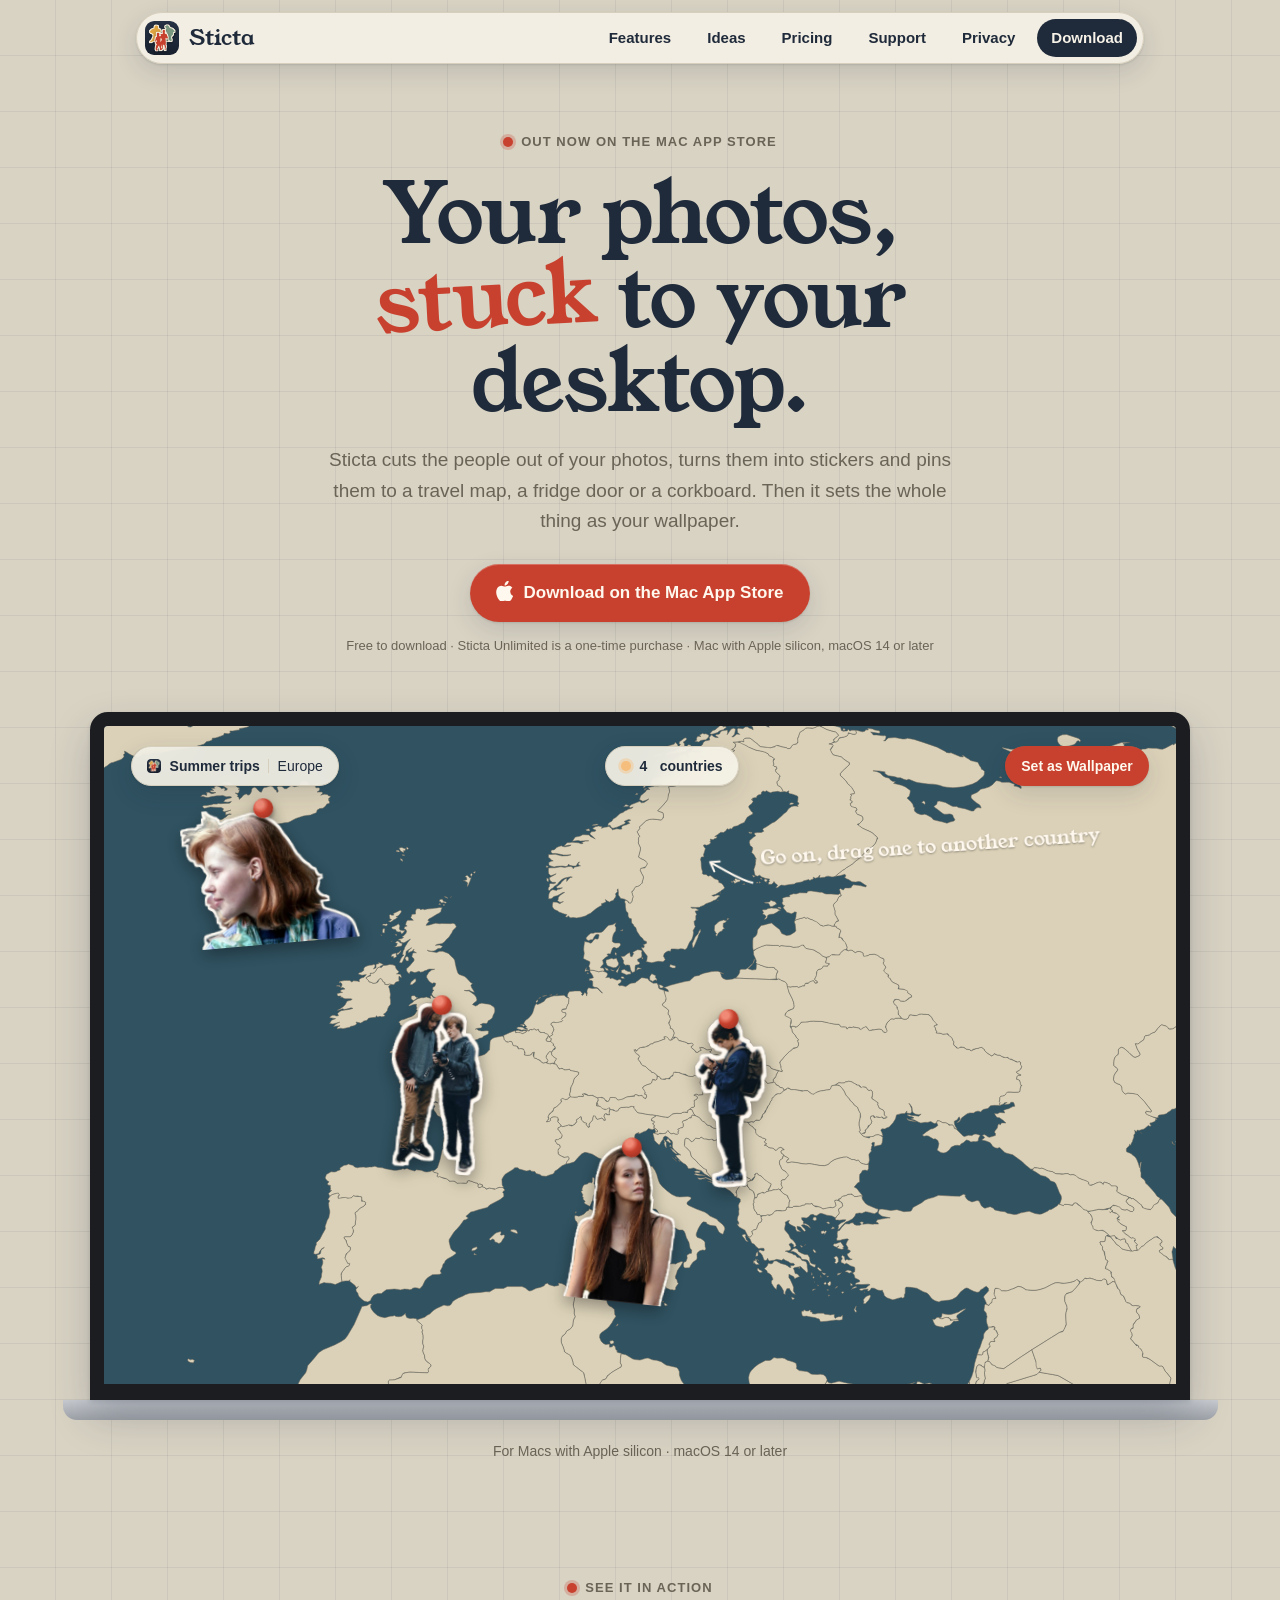
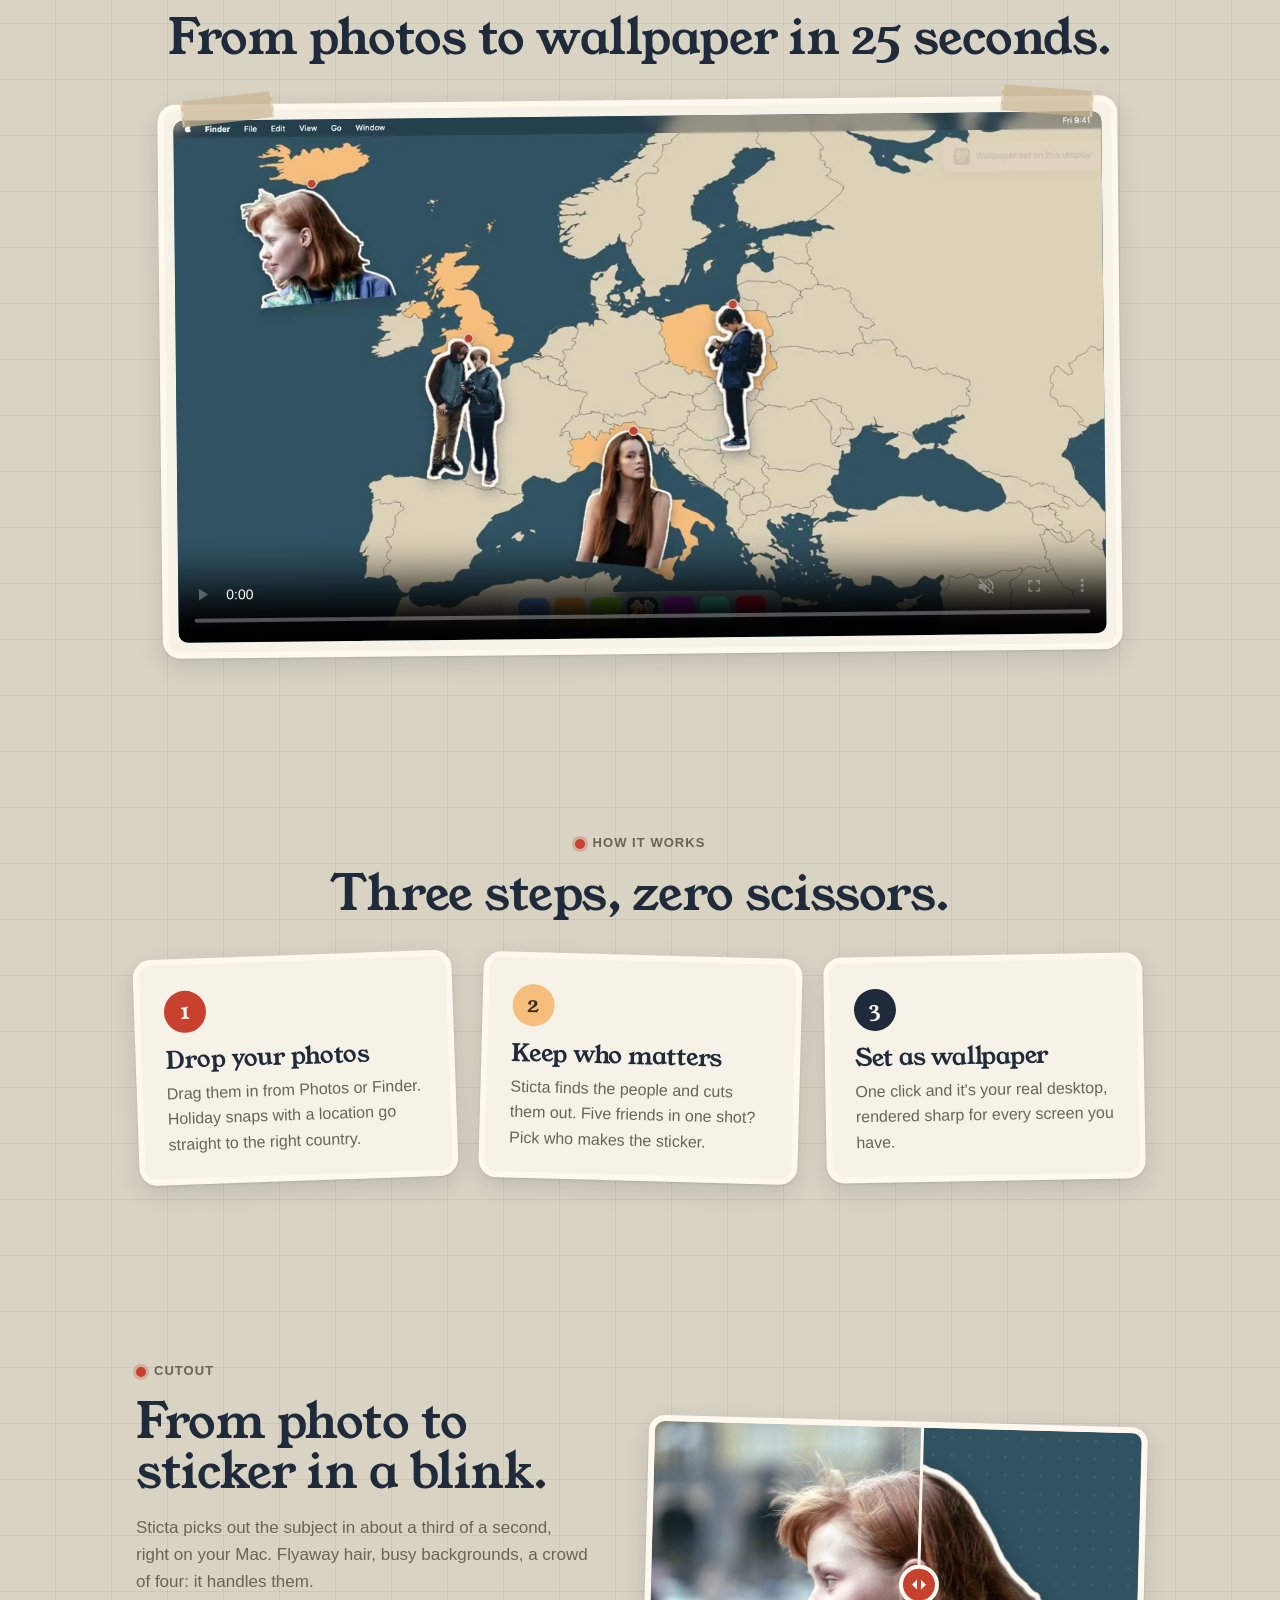
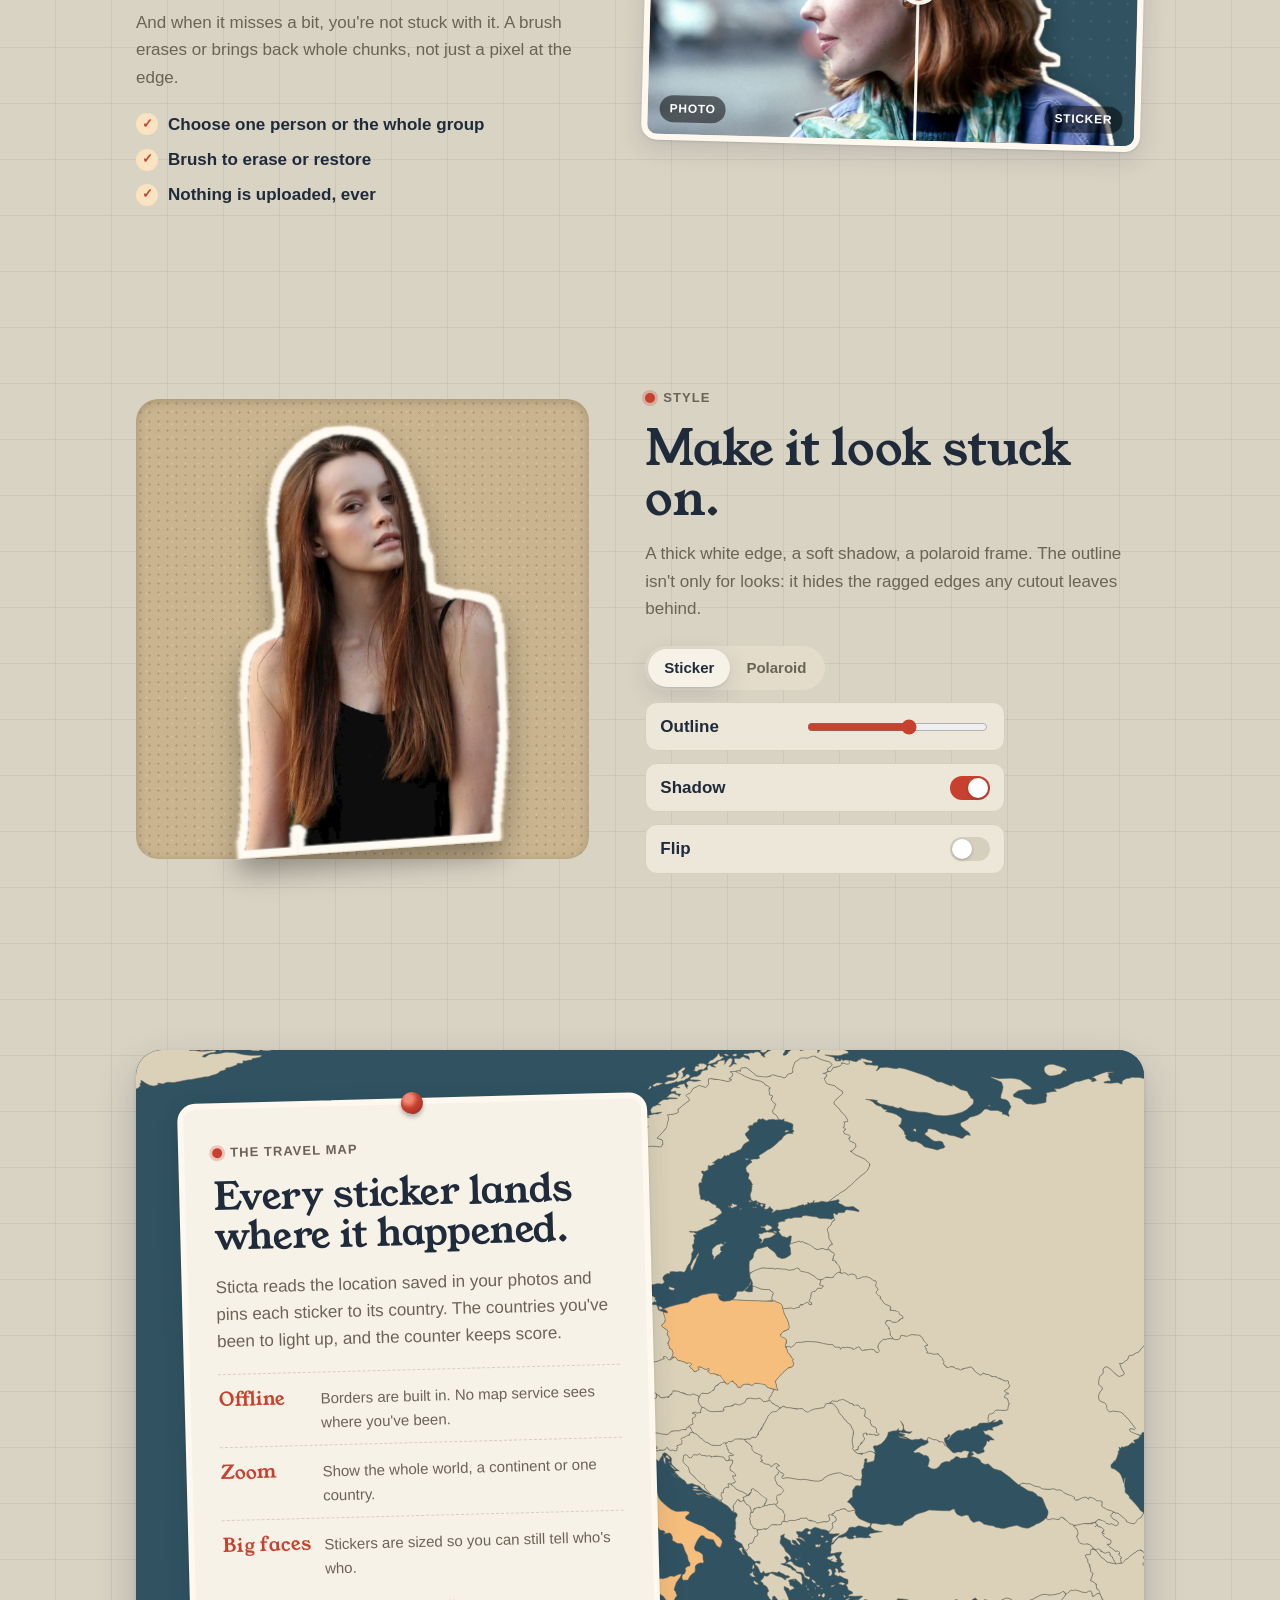
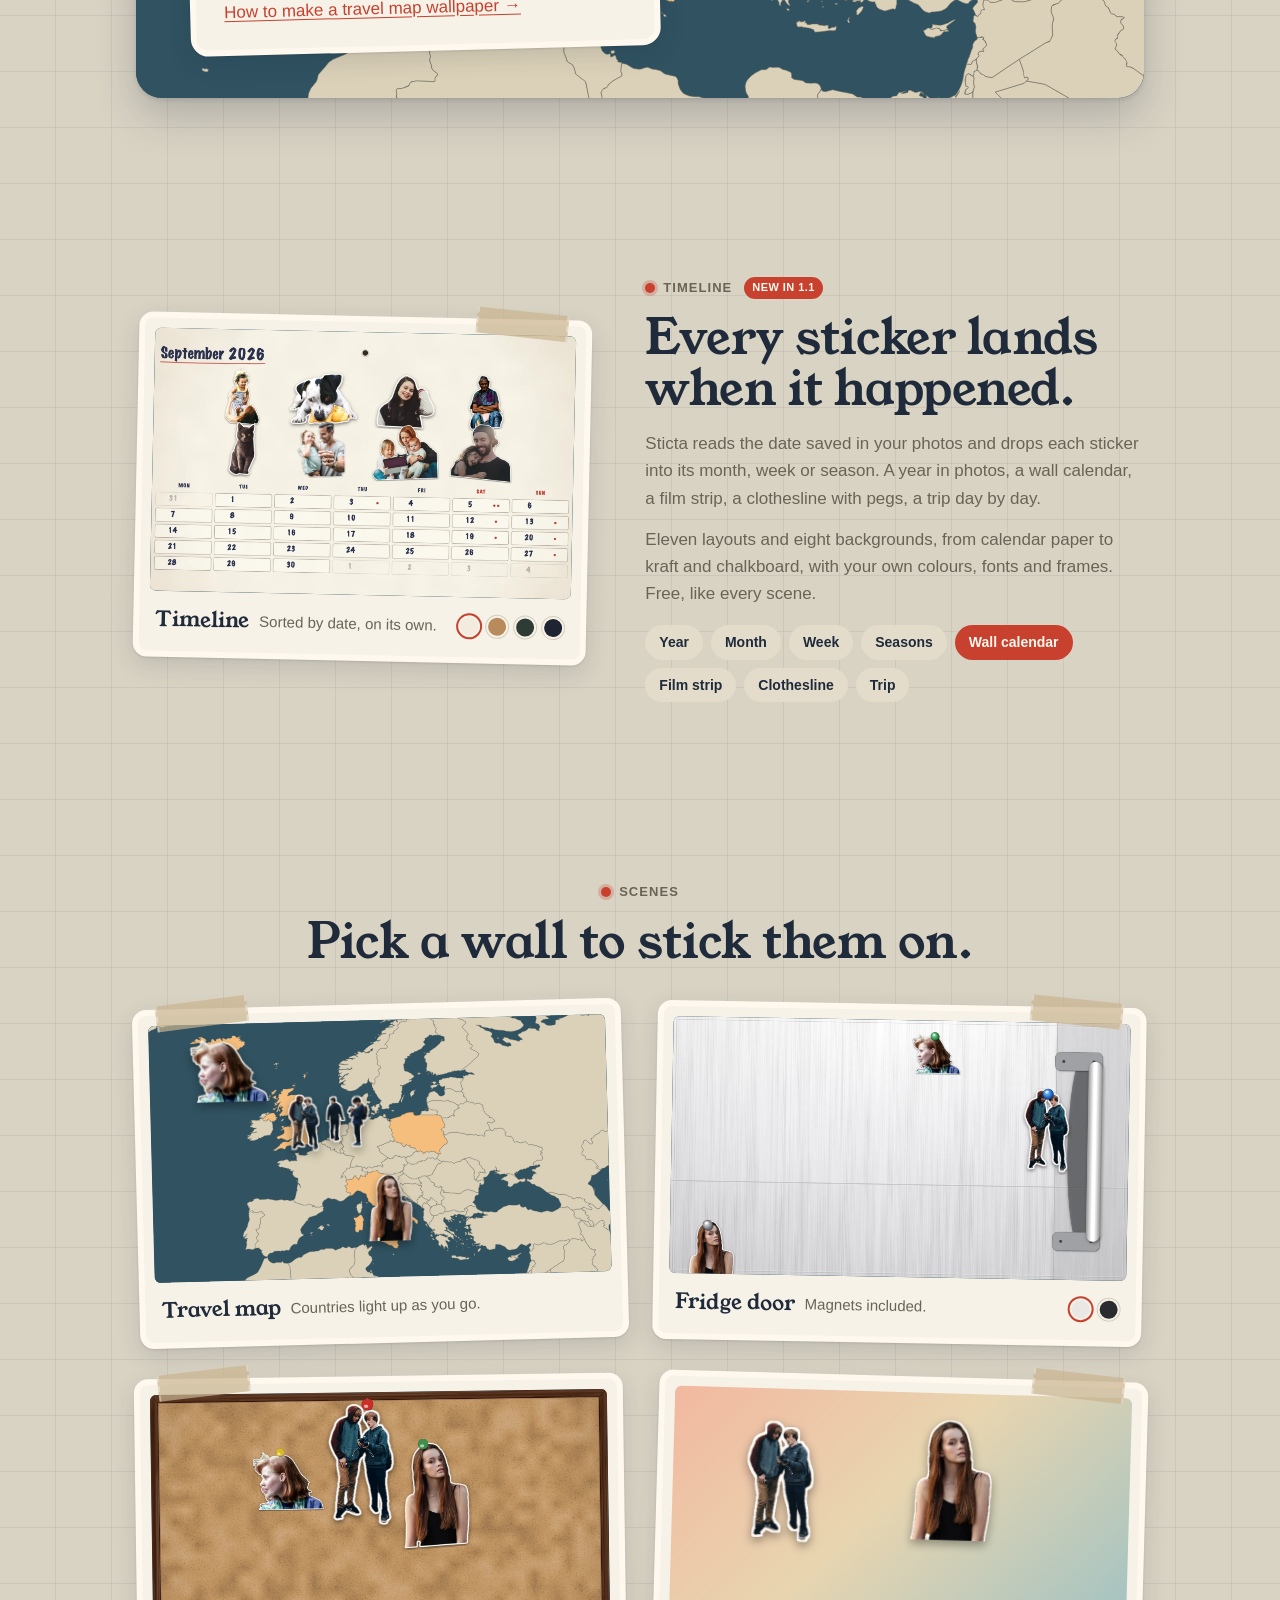
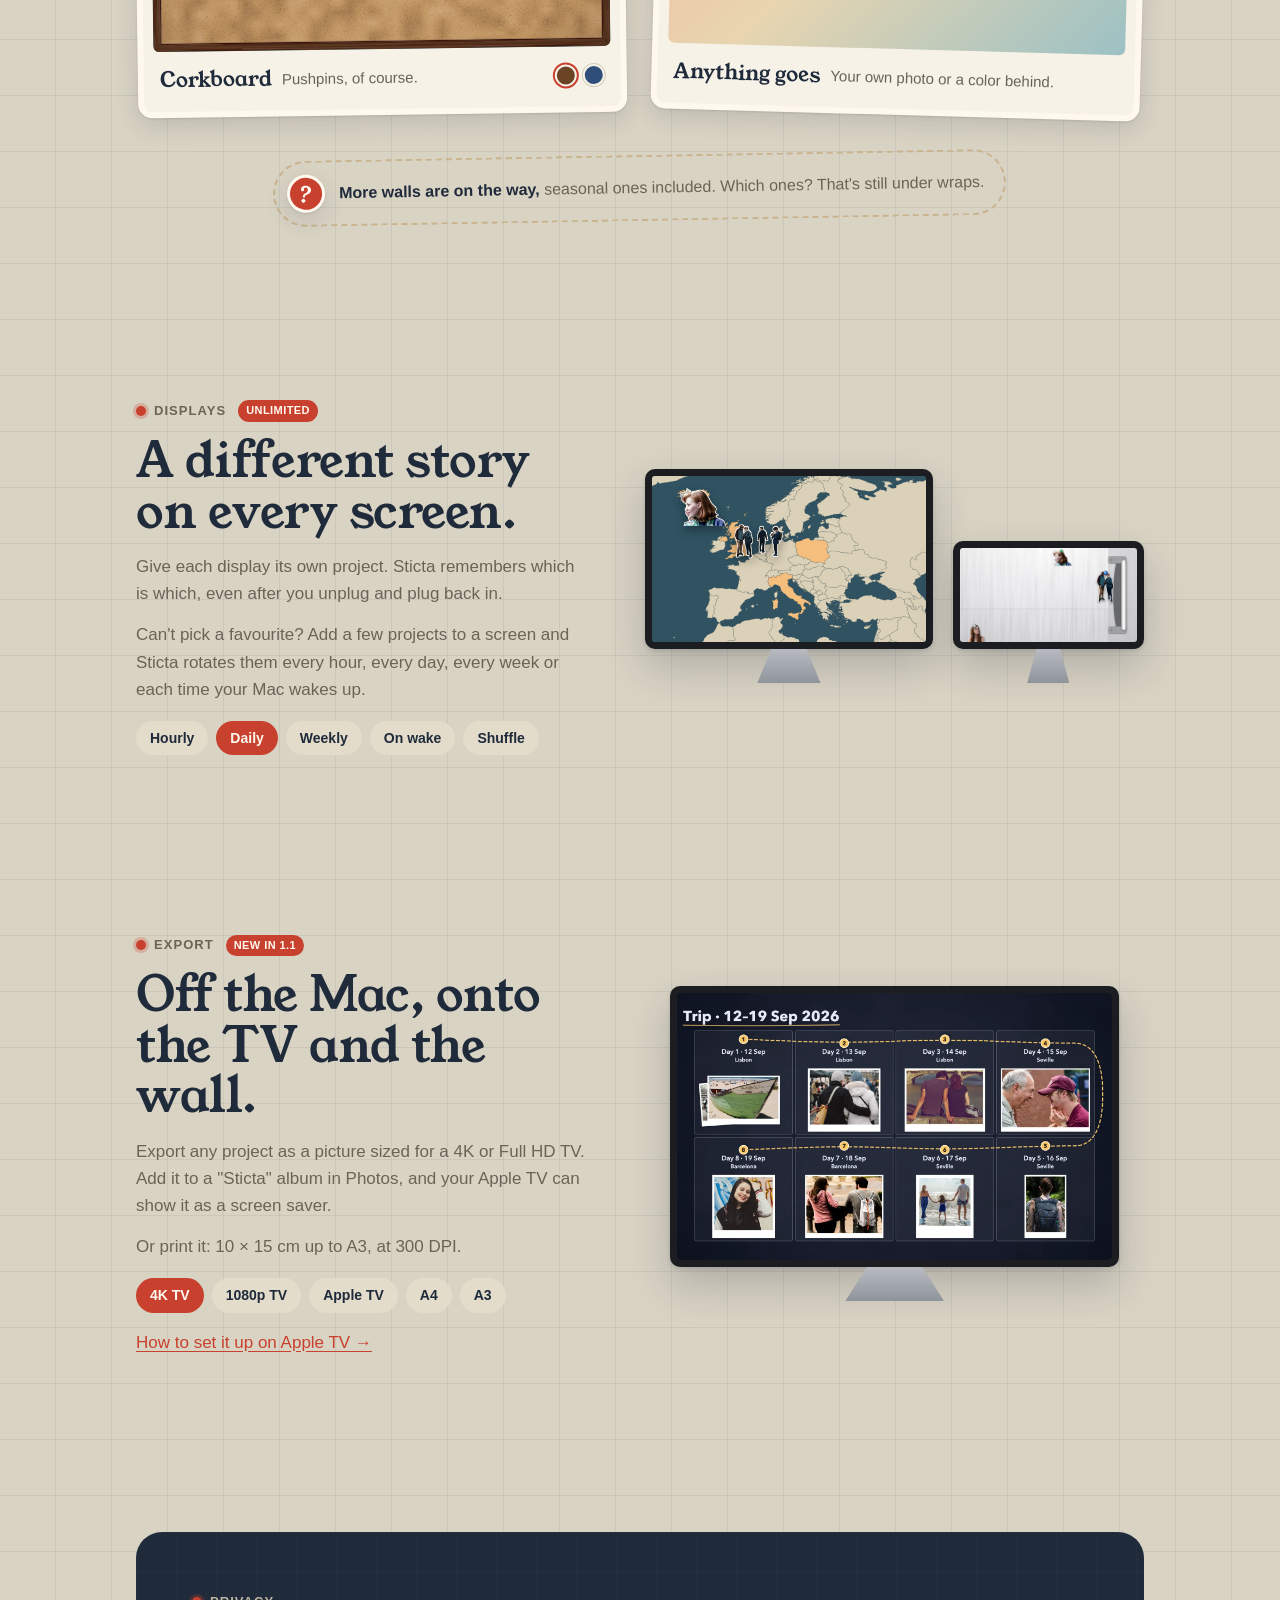
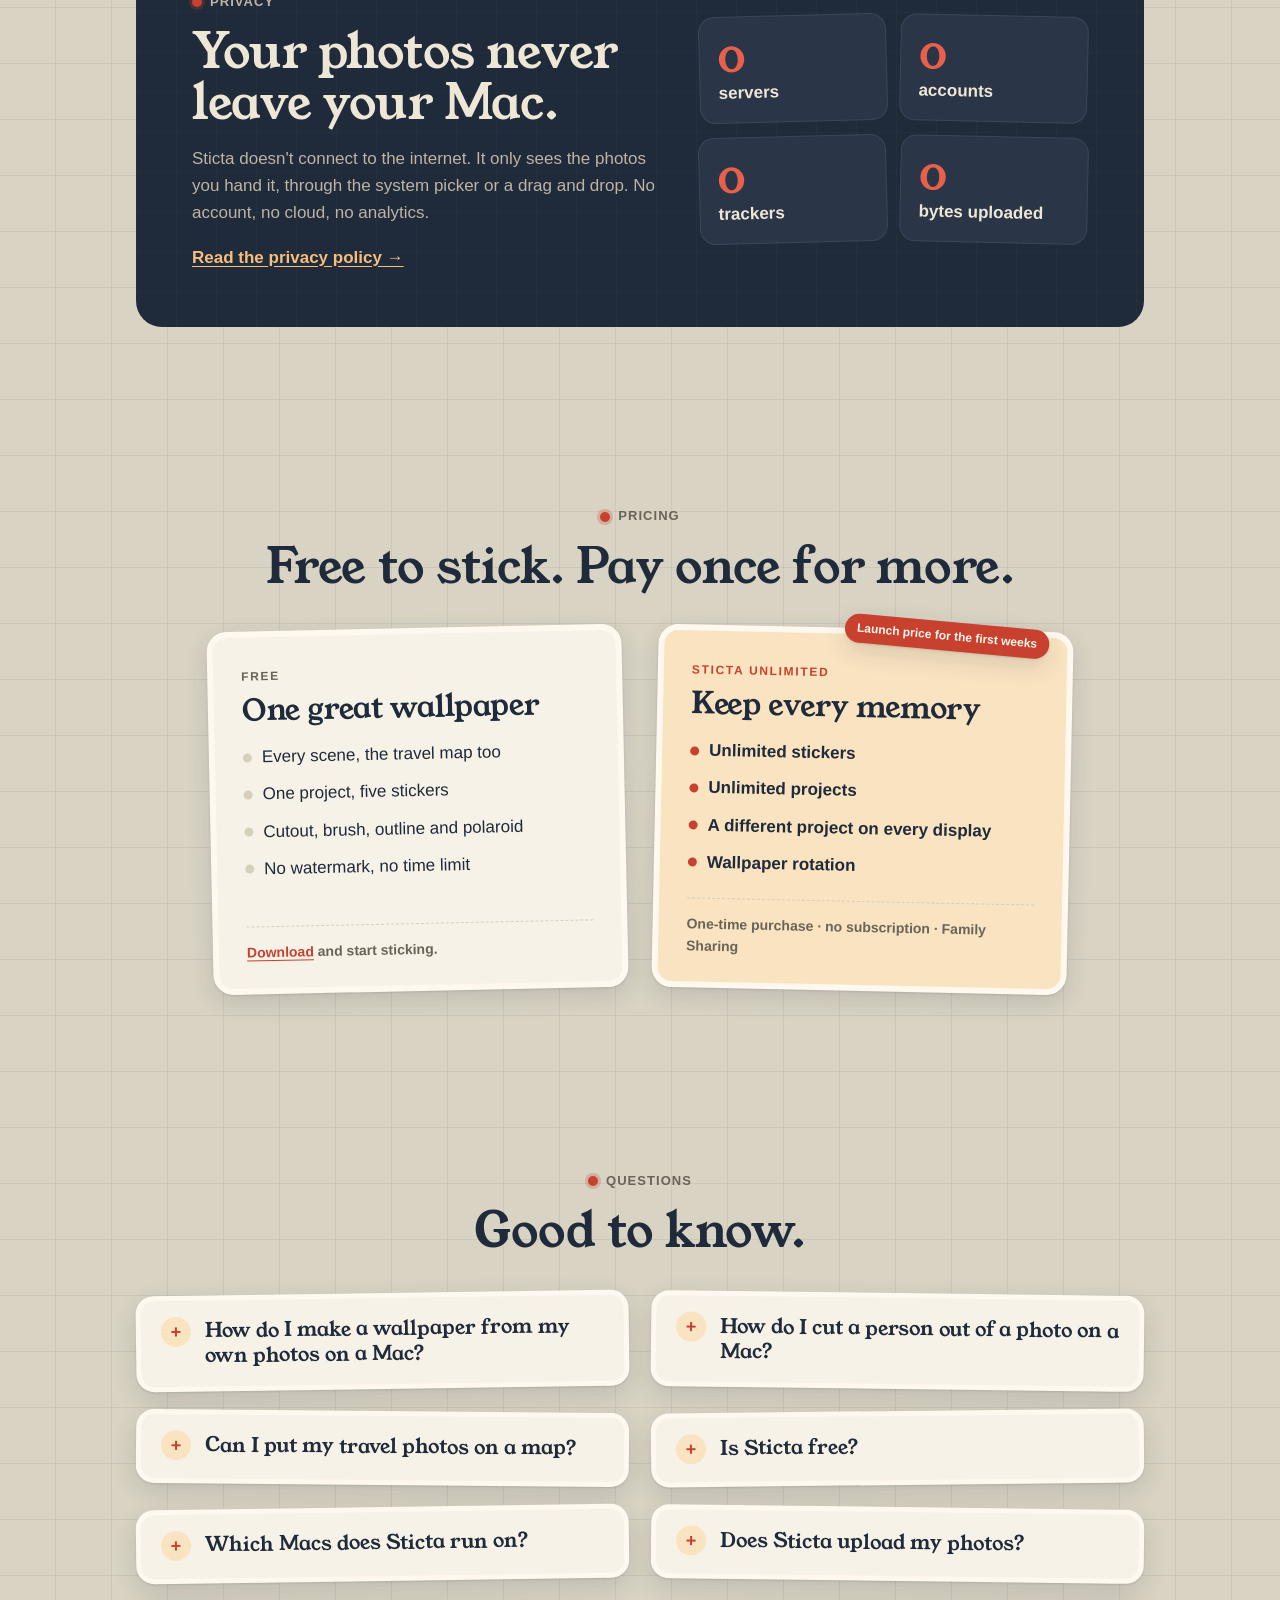
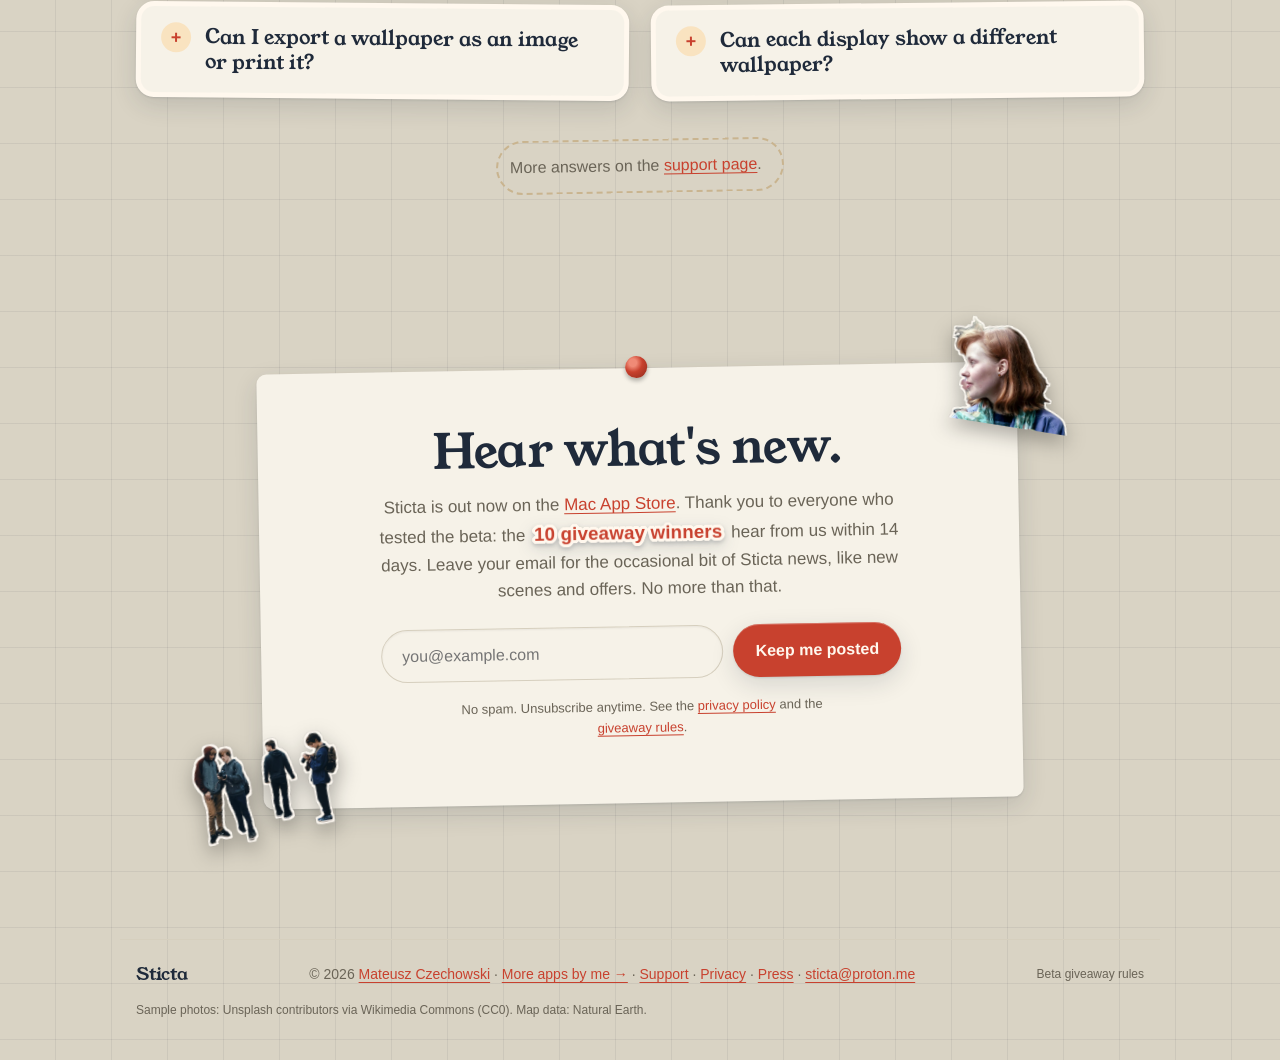
==== index.html @ 8cda4d32 "FAQ: Export is available in 1.1" ====
<!doctype html>
<html lang="en">
<head>
  <meta charset="utf-8">
  <meta name="viewport" content="width=device-width, initial-scale=1">
  <title>Sticta — Photo Wallpaper Maker for Mac</title>
  <meta name="description" content="Sticta cuts people out of your photos, turns them into stickers and pins them to a travel map, a fridge door or a corkboard — then sets it all as your Mac's wallpaper.">
  <link rel="canonical" href="https://sticta.app/">
  <meta property="og:type" content="website">
  <meta property="og:site_name" content="Sticta">
  <meta property="og:url" content="https://sticta.app/">
  <meta property="og:title" content="Sticta — your photos, stuck to your desktop">
  <meta property="og:description" content="Turn your photos into stickers and your stickers into a wallpaper. Free on the Mac App Store.">
  <meta property="og:image" content="https://sticta.app/assets/og.jpg?v=2">
  <meta property="og:image:width" content="1200">
  <meta property="og:image:height" content="630">
  <meta property="og:image:alt" content="Sticta: photo stickers pinned to a map of Europe on a Mac screen, with the line Your photos, stuck to your desktop.">
  <meta name="twitter:card" content="summary_large_image">
  <meta name="twitter:creator" content="@maticzechowskii">
  <meta name="theme-color" content="#D9D3C4" media="(prefers-color-scheme: light)">
  <meta name="theme-color" content="#17191D" media="(prefers-color-scheme: dark)">
  <link rel="icon" type="image/png" href="assets/favicon.png">
  <link rel="apple-touch-icon" href="assets/icon.png">
  <link rel="preload" href="assets/YoungSerif-Regular.ttf" as="font" type="font/ttf" crossorigin>
  <link rel="stylesheet" href="style.css?v=32d25a58">
  <link rel="stylesheet" href="home.css?v=a2faaebe">
  <script type="application/ld+json">[
  {
    "@context": "https://schema.org",
    "@type": "WebSite",
    "name": "Sticta",
    "url": "https://sticta.app/"
  },
  {
    "@context": "https://schema.org",
    "@type": "SoftwareApplication",
    "name": "Sticta",
    "description": "Sticta cuts people out of your photos, turns them into stickers and pins them to a travel map, a fridge door or a corkboard, then sets it all as your Mac's wallpaper.",
    "url": "https://sticta.app/",
    "image": "https://sticta.app/assets/og.jpg?v=2",
    "applicationCategory": "DesignApplication",
    "operatingSystem": "macOS",
    "downloadUrl": "https://apps.apple.com/app/id6815226547",
    "installUrl": "https://apps.apple.com/app/id6815226547",
    "sameAs": [
      "https://apps.apple.com/app/id6815226547"
    ],
    "author": {
      "@type": "Person",
      "name": "Mateusz Czechowski",
      "url": "https://mateuszczechowski.github.io/"
    },
    "offers": {
      "@type": "Offer",
      "price": "0",
      "priceCurrency": "USD",
      "url": "https://apps.apple.com/app/id6815226547"
    }
  },
  {
    "@context": "https://schema.org",
    "@type": "FAQPage",
    "mainEntity": [
      {
        "@type": "Question",
        "name": "How do I make a wallpaper from my own photos on a Mac?",
        "acceptedAnswer": {
          "@type": "Answer",
          "text": "Drag your photos into Sticta. It cuts out the people, turns them into stickers and lays them on a scene: a travel map, a timeline sorted by date, a fridge door, a corkboard or a background of your own. Arrange them, then click Set as Wallpaper and it becomes your desktop, rendered sharp for every display."
        }
      },
      {
        "@type": "Question",
        "name": "How do I cut a person out of a photo on a Mac?",
        "acceptedAnswer": {
          "@type": "Answer",
          "text": "For a single cutout, Control-click the person in Photos and choose Copy Subject, or use Tools → Remove Background in Preview. Sticta does the same on your Mac, lets you pick who stays in a group photo and fix the edges with a brush, then turns the cutout into a sticker."
        }
      },
      {
        "@type": "Question",
        "name": "Can I put my travel photos on a map?",
        "acceptedAnswer": {
          "@type": "Answer",
          "text": "Yes. On Sticta's travel map, each sticker is pinned to the country where its photo was taken, using the location saved in the photo, and the countries you've visited light up. Show the whole world, a continent or one country."
        }
      },
      {
        "@type": "Question",
        "name": "Is Sticta free?",
        "acceptedAnswer": {
          "@type": "Answer",
          "text": "Sticta is free to download, with every scene, one project and five stickers, no watermark and no time limit. Sticta Unlimited is a one-time purchase that removes the limits and adds a project per display and wallpaper rotation. No subscription, and Family Sharing is on."
        }
      },
      {
        "@type": "Question",
        "name": "Which Macs does Sticta run on?",
        "acceptedAnswer": {
          "@type": "Answer",
          "text": "Macs with Apple silicon (M1 or later) running macOS 14 Sonoma or later. It is available on the Mac App Store."
        }
      },
      {
        "@type": "Question",
        "name": "Does Sticta upload my photos?",
        "acceptedAnswer": {
          "@type": "Answer",
          "text": "No. Sticta never connects to the internet: the cutout, the map and the wallpaper are all made on your Mac. No account, no analytics."
        }
      },
      {
        "@type": "Question",
        "name": "Can I export a wallpaper as an image or print it?",
        "acceptedAnswer": {
          "@type": "Answer",
          "text": "Yes. Export saves any project as a PNG for a 4K or 1080p TV or in print sizes from 10 × 15 cm to A3 at 300 DPI, or adds it to a Photos album you can use as your Apple TV screen saver."
        }
      },
      {
        "@type": "Question",
        "name": "Can each display show a different wallpaper?",
        "acceptedAnswer": {
          "@type": "Answer",
          "text": "Yes, with Sticta Unlimited. Give every display its own project at its full resolution, and Sticta remembers which is which. Add a few projects to one screen and it rotates them hourly, daily, weekly or each time your Mac wakes."
        }
      }
    ]
  }
]
  </script>
<!-- Page Pulse (privacy-friendly: no cookies, no localStorage/sessionStorage, no persistent visitor ID) -->
<script>
(function(){
  if(window.self!==window.top)return;
  var pid="4a3903d2-e4a1-46b0-a912-f2eba5350eb7";
  var tk="bcec4612-bca1-4c6a-8962-24d3207e521b";
  var ep="https://esnubozrjxrbegatzusu.supabase.co/functions/v1/track";
  var sid=Math.random().toString(36).slice(2);
  function send(t,n){
    fetch(ep,{method:"POST",headers:{"Content-Type":"application/json"},
      body:JSON.stringify({page_id:pid,token:tk,url:location.href,referrer:document.referrer,
        user_agent:navigator.userAgent,screen_width:screen.width,
        session_id:sid,visitor_id:sid,event_type:t,element_name:n||null}),keepalive:true});
  }
  send("pageview");
  document.addEventListener("click",function(e){
    var el=e.target.closest("a,button,[role='button'],input[type='submit']");
    if(!el)return;
    var name=el.getAttribute("data-pp")||el.innerText||el.getAttribute("aria-label")||el.tagName;
    if(name)send("click",name.trim().substring(0,100));
  });
  setInterval(function(){if(!document.hidden)send("ping");},15000);
  var _v={cls:0,inp:0};
  try{
    if(window.PerformanceObserver){
      try{new PerformanceObserver(function(l){var e=l.getEntries();if(e.length)_v.lcp=Math.round(e[e.length-1].startTime);}).observe({type:"largest-contentful-paint",buffered:true});}catch(e){}
      try{new PerformanceObserver(function(l){l.getEntries().forEach(function(e){if(!e.hadRecentInput)_v.cls+=e.value;});}).observe({type:"layout-shift",buffered:true});}catch(e){}
      try{new PerformanceObserver(function(l){l.getEntries().forEach(function(e){if(e.duration>_v.inp)_v.inp=Math.round(e.duration);});}).observe({type:"event",buffered:true,durationThreshold:40});}catch(e){}
    }
  }catch(e){}
  function flushVitals(){
    if(_v._sent)return;_v._sent=1;
    try{var nt=performance.getEntriesByType&&performance.getEntriesByType("navigation")[0];if(nt&&nt.loadEventEnd)_v.load=Math.round(nt.loadEventEnd);}catch(e){}
    var payload={page_id:pid,token:tk,url:location.href,session_id:sid,event_type:"vitals",vitals:{lcp:_v.lcp||null,cls:_v.cls?Math.round(_v.cls*1000)/1000:null,inp:_v.inp||null,load_time:_v.load||null,device_type:(screen.width&&screen.width<768)?"mobile":"desktop"}};
    try{navigator.sendBeacon(ep,new Blob([JSON.stringify(payload)],{type:"application/json"}));}catch(e){}
  }
  addEventListener("visibilitychange",function(){if(document.visibilityState==="hidden")flushVitals();});
  addEventListener("pagehide",flushVitals);
})();
</script>
</head>
<body class="home">

<header class="topbar">
  <nav class="topbar-inner" aria-label="Main">
    <a class="brand" href="./"><img src="assets/icon.png" alt=""><span>Sticta</span></a>
    <a class="pill hide-sm" href="#features">Features</a>
    <a class="pill hide-sm" href="ideas">Ideas</a>
    <a class="pill hide-sm" href="#pricing">Pricing</a>
    <a class="pill" href="support">Support</a>
    <a class="pill hide-sm" href="privacy">Privacy</a>
    <a class="pill cta" href="https://apps.apple.com/app/id6815226547">Download</a>
    <details class="navmenu">
      <summary aria-label="Menu"><span></span></summary>
      <div class="navmenu-panel" onclick="if (event.target.closest('a')) this.parentNode.open = false"><a href="#features">Features</a><a href="ideas">Ideas</a><a href="#pricing">Pricing</a><a href="support">Support</a><a href="privacy">Privacy</a></div>
    </details>
  </nav>
</header>

<main>
  <!-- ============ HERO ============ -->
  <section class="hero-home">
    <div class="wrap narrow">
      <span class="eyebrow reveal">Out now on the Mac App Store</span>
      <h1 class="reveal d1">Your photos, <em>stuck</em> to your desktop.</h1>
      <p class="lede reveal d2">Sticta cuts the people out of your photos, turns them into stickers and pins them to a travel map, a fridge door or a corkboard. Then it sets the whole thing as your wallpaper.</p>
      <div class="get reveal d3">
        <a class="btn" href="https://apps.apple.com/app/id6815226547"><svg class="apple" viewBox="0 0 17 20" aria-hidden="true"><path fill="currentColor" d="M14.2 10.6c0-2.6 2.1-3.8 2.2-3.9-1.2-1.8-3.1-2-3.7-2-1.6-.2-3.1.9-3.9.9-.8 0-2-.9-3.4-.9C3.7 4.8 2 5.8 1.1 7.4c-1.9 3.2-.5 8 1.3 10.6.9 1.3 1.9 2.7 3.3 2.6 1.3-.1 1.8-.9 3.4-.9s2 .9 3.4.8c1.4 0 2.3-1.3 3.2-2.6 1-1.5 1.4-2.9 1.4-3-.1 0-2.8-1.1-2.9-4.3zM11.6 3c.7-.9 1.2-2.1 1.1-3.3-1 0-2.3.7-3 1.6-.7.8-1.2 2-1.1 3.2 1.1.1 2.3-.6 3-1.5z"/></svg>Download on the Mac App Store</a>
        <p class="notify-note">Free to download · Sticta Unlimited is a one-time purchase · Mac with Apple silicon, macOS 14 or later</p>
      </div>
    </div>

    <div class="wrap wide">
      <div class="mac reveal d3" id="demo">
        <div class="mac-screen" data-mode="edit">
          <div class="wall">
            <div class="map-live" aria-hidden="true"></div>
            <div class="sticker-layer">
              <figure class="st" data-name="lena" style="--x:7.4;--y:12;--w:16;--r:-5deg"><span class="tack"></span><img src="assets/home/lena.webp" alt="Sticker of a woman with red hair" draggable="false"></figure>
              <figure class="st" data-name="duo" style="--x:26.5;--y:42;--w:9;--r:4deg"><span class="tack"></span><img src="assets/home/duo.webp" alt="Sticker of two friends looking at a camera" draggable="false"></figure>
              <figure class="st" data-name="cam" style="--x:55.1;--y:44;--w:7;--r:-3deg"><span class="tack"></span><img src="assets/home/cam.webp" alt="Sticker of a photographer with a backpack" draggable="false"></figure>
              <figure class="st" data-name="maya" style="--x:43.5;--y:63.5;--w:10;--r:6deg"><span class="tack"></span><img src="assets/home/maya.webp" alt="Sticker of a woman with long hair" draggable="false"></figure>
            </div>
          </div>

          <!-- the app's floating chrome (edit mode) -->
          <div class="chrome">
            <div class="cap left"><span class="glyph"></span><strong>Summer trips</strong><span class="sep"></span><span>Europe</span></div>
            <div class="cap mid"><span class="count-dot"></span><span data-count>4</span>&nbsp;countries</div>
            <button class="cap-btn" type="button" data-apply>Set as Wallpaper</button>
          </div>
          <div class="hint" aria-hidden="true">
            <svg viewBox="0 0 60 40"><path d="M4 34 C 18 30, 30 20, 50 8" /><path d="M40 7 L51 7 L47 18"/></svg>
            <span>Go on, drag one to another country</span>
          </div>

          <!-- desktop mode: menu bar + dock -->
          <div class="menubar" aria-hidden="true">
            <span class="mb-app">Finder</span><span>File</span><span>Edit</span><span>View</span><span>Go</span>
            <span class="mb-right"><i class="mb-glyph"></i><span class="clock">Fri 9:41</span></span>
          </div>
          <div class="dock" aria-hidden="true"><i></i><i></i><i class="sticta"></i><i></i><i></i></div>
          <div class="toast" aria-live="polite">Wallpaper set on this display</div>
          <button class="back-btn" type="button" data-edit>Back to editing</button>
        </div>
        <div class="mac-chin"></div>
      </div>
    </div>
    <p class="small-print wrap">For Macs with Apple silicon · macOS 14 or later</p>
  </section>

  <!-- ============ HOW IT WORKS ============ -->
  <!-- ============ VIDEO ============ -->
  <section class="wrap promo">
    <div class="section-head center">
      <span class="eyebrow">See it in action</span>
      <h2>From photos to wallpaper in 25 seconds.</h2>
    </div>
    <figure class="promo-frame sticker" style="--r:-.6deg">
      <span class="tape l"></span><span class="tape r"></span>
      <video data-promo src="assets/home/promo.mp4" poster="assets/home/promo-poster.webp" width="1280" height="720" style="max-width:100%;height:auto"
        muted loop playsinline preload="none" controls
        aria-label="Sticta demo: photos are cut out into stickers, pinned to a map of Europe and set as the desktop wallpaper, then shown on a corkboard, a fridge and a photo background"></video>
    </figure>
  </section>

  <section id="features" class="wrap">
    <div class="decos" aria-hidden="true"><figure class="deco cut l" style="--t:4%;--w:140px;--r:-7deg"><span class="tack"></span><img src="assets/home/frenchie.webp" alt="" loading="lazy" draggable="false"></figure><figure class="deco cut r" style="--t:22%;--w:100px;--r:6deg"><span class="tack"></span><img src="assets/home/cam.webp" alt="" loading="lazy" draggable="false"></figure></div>
    <div class="section-head center">
      <span class="eyebrow">How it works</span>
      <h2>Three steps, zero scissors.</h2>
    </div>
    <ol class="steps">
      <li class="sticker step" style="--r:-2deg">
        <span class="step-n">1</span>
        <h3>Drop your photos</h3>
        <p>Drag them in from Photos or Finder. Holiday snaps with a location go straight to the right country.</p>
      </li>
      <li class="sticker step" style="--r:1.5deg">
        <span class="step-n">2</span>
        <h3>Keep who matters</h3>
        <p>Sticta finds the people and cuts them out. Five friends in one shot? Pick who makes the sticker.</p>
      </li>
      <li class="sticker step" style="--r:-1deg">
        <span class="step-n">3</span>
        <h3>Set as wallpaper</h3>
        <p>One click and it's your real desktop, rendered sharp for every screen you have.</p>
      </li>
    </ol>
  </section>

  <!-- ============ CUTOUT ============ -->
  <section class="wrap split">
    <div class="decos" aria-hidden="true"><figure class="deco pola l" style="--t:30%;--w:150px;--r:-7deg"><span class="tape"></span><img src="assets/home/maya-photo.webp" alt="" loading="lazy" draggable="false"></figure><figure class="deco cut r" style="--t:70%;--w:170px;--r:5deg"><img src="assets/home/puppy.webp" alt="" loading="lazy" draggable="false"></figure></div>
    <div class="split-copy">
      <span class="eyebrow">Cutout</span>
      <h2>From photo to sticker in a blink.</h2>
      <p>Sticta picks out the subject in about a third of a second, right on your Mac. Flyaway hair, busy backgrounds, a crowd of four: it handles them.</p>
      <p>And when it misses a bit, you're not stuck with it. A brush erases or brings back whole chunks, not just a pixel at the edge.</p>
      <ul class="ticks">
        <li>Choose one person or the whole group</li>
        <li>Brush to erase or restore</li>
        <li>Nothing is uploaded, ever</li>
      </ul>
    </div>
    <div class="before-after sticker" style="--r:1.5deg" data-compare>
      <img class="ba-photo" src="assets/home/lena-photo.webp" alt="The original photo" draggable="false">
      <div class="ba-cut"><img src="assets/home/lena-cut.webp" alt="The same photo cut out as a sticker" draggable="false"></div>
      <div class="ba-handle"><span></span></div>
      <input type="range" min="0" max="100" value="55" aria-label="Compare photo and sticker">
      <span class="ba-tag l">Photo</span><span class="ba-tag r">Sticker</span>
    </div>
  </section>

  <!-- ============ STYLE LAB ============ -->
  <section class="wrap split reverse">
    <div class="decos" aria-hidden="true"><figure class="deco cut l" style="--t:8%;--w:130px;--r:-5deg"><span class="tack"></span><img src="assets/home/smile.webp" alt="" loading="lazy" draggable="false"></figure><figure class="deco cut r" style="--t:40%;--w:170px;--r:7deg"><img src="assets/home/beachdog.webp" alt="" loading="lazy" draggable="false"></figure></div>
    <div class="split-copy">
      <span class="eyebrow">Style</span>
      <h2>Make it look stuck on.</h2>
      <p>A thick white edge, a soft shadow, a polaroid frame. The outline isn't only for looks: it hides the ragged edges any cutout leaves behind.</p>
      <div class="lab" data-lab>
        <div class="seg" role="radiogroup" aria-label="Sticker type">
          <button type="button" role="radio" aria-checked="true" data-kind="sticker">Sticker</button>
          <button type="button" role="radio" aria-checked="false" data-kind="polaroid">Polaroid</button>
        </div>
        <label class="row">Outline <input type="range" min="0" max="14" value="8" data-outline></label>
        <label class="row switch">Shadow <input type="checkbox" checked data-shadow><span></span></label>
        <label class="row switch">Flip <input type="checkbox" data-flip><span></span></label>
      </div>
    </div>
    <div class="lab-stage">
      <div class="lab-sticker" data-kind="sticker">
        <img class="as-sticker" src="assets/home/maya-bare.webp" alt="Sticker preview" draggable="false">
        <div class="as-polaroid"><img src="assets/home/maya-photo.webp" alt="Polaroid preview" draggable="false"></div>
      </div>
    </div>
    <svg width="0" height="0" style="position:absolute" aria-hidden="true">
      <filter id="outline" x="-20%" y="-20%" width="140%" height="140%">
        <feMorphology in="SourceAlpha" operator="dilate" radius="8" result="grow" data-radius/>
        <feGaussianBlur in="grow" stdDeviation=".6" result="soft"/>
        <feFlood flood-color="#FFFAF2"/>
        <feComposite in2="soft" operator="in" result="edge"/>
        <feMerge><feMergeNode in="edge"/><feMergeNode in="SourceGraphic"/></feMerge>
      </filter>
    </svg>
  </section>

  <!-- ============ MAP ============ -->
  <section class="wrap">
    <div class="decos" aria-hidden="true"><figure class="deco cut l" style="--t:14%;--w:120px;--r:-5deg"><span class="tack"></span><img src="assets/home/duo.webp" alt="" loading="lazy" draggable="false"></figure><figure class="deco cut r" style="--t:8%;--w:160px;--r:6deg"><span class="tack"></span><img src="assets/home/gingercat.webp" alt="" loading="lazy" draggable="false"></figure></div>
    <div class="map-feature">
      <img class="mf-map" src="assets/home/europe-static.svg" alt="" loading="lazy">
      <div class="mf-card sticker" style="--r:-1.5deg">
        <span class="pin"></span>
        <span class="eyebrow">The travel map</span>
        <h2>Every sticker lands where it happened.</h2>
        <p>Sticta reads the location saved in your photos and pins each sticker to its country. The countries you've been to light up, and the counter keeps score.</p>
        <div class="facts">
          <div><strong>Offline</strong><span>Borders are built in. No map service sees where you've been.</span></div>
          <div><strong>Zoom</strong><span>Show the whole world, a continent or one country.</span></div>
          <div><strong>Big faces</strong><span>Stickers are sized so you can still tell who's who.</span></div>
        </div>
        <p style="margin:16px 0 0"><a href="travel-map-wallpaper">How to make a travel map wallpaper →</a></p>
      </div>
    </div>
  </section>

  <!-- ============ TIMELINE ============ -->
  <section class="wrap split reverse">
    <div class="split-copy">
      <span class="eyebrow">Timeline <span class="badge">New in 1.1</span></span>
      <h2>Every sticker lands when it happened.</h2>
      <p>Sticta reads the date saved in your photos and drops each sticker into its month, week or season. A year in photos, a wall calendar, a film strip, a clothesline with pegs, a trip day by day.</p>
      <p>Eleven layouts and eight backgrounds, from calendar paper to kraft and chalkboard, with your own colours, fonts and frames. Free, like every scene.</p>
      <div class="chips"><span>Year</span><span>Month</span><span>Week</span><span>Seasons</span><span class="on">Wall calendar</span><span>Film strip</span><span>Clothesline</span><span>Trip</span></div>
    </div>
    <figure class="scene sticker" style="--r:1.2deg" data-variants>
      <span class="tape r"></span>
      <div class="shot" style="aspect-ratio:16/10"><img src="assets/home/timeline-wallcalendar.webp" alt="Timeline scene: a wall calendar with photos from September" loading="lazy"></div>
      <figcaption><strong>Timeline</strong> Sorted by date, on its own.
        <span class="swatches">
          <button type="button" aria-label="Wall calendar on calendar paper" aria-pressed="true" style="--c:#F3EBDD" data-src="assets/home/timeline-wallcalendar.webp"></button>
          <button type="button" aria-label="Clothesline on kraft paper" aria-pressed="false" style="--c:#B88A5C" data-src="assets/home/timeline-clothesline.webp"></button>
          <button type="button" aria-label="Film strip on a chalkboard" aria-pressed="false" style="--c:#2F3B35" data-src="assets/home/timeline-filmstrip.webp"></button>
          <button type="button" aria-label="Trip on dark paper" aria-pressed="false" style="--c:#1F2433" data-src="assets/home/timeline-trip.webp"></button>
        </span>
      </figcaption>
    </figure>
  </section>

  <!-- ============ SCENES ============ -->
  <section class="wrap">
    <div class="decos" aria-hidden="true"><figure class="deco cut r" style="--t:8%;--w:160px;--r:7deg"><span class="tack"></span><img src="assets/home/lena.webp" alt="" loading="lazy" draggable="false"></figure><figure class="deco cut l" style="--t:50%;--w:170px;--r:-6deg"><span class="tack"></span><img src="assets/home/bride.webp" alt="" loading="lazy" draggable="false"></figure></div>
    <div class="section-head center">
      <span class="eyebrow">Scenes</span>
      <h2>Pick a wall to stick them on.</h2>
    </div>
    <div class="scenes">
      <figure class="scene sticker" style="--r:-1.5deg">
        <span class="tape l"></span>
        <div class="shot">
          <img src="assets/home/europe-static.svg" alt="Travel map scene" loading="lazy">
          <img class="mini" style="left:9%;top:6%;width:17%" src="assets/home/lena.webp" alt="" loading="lazy">
          <img class="mini" style="left:30%;top:28%;width:18%" src="assets/home/crew.webp" alt="" loading="lazy">
          <img class="mini" style="left:47%;top:60%;width:10%" src="assets/home/maya.webp" alt="" loading="lazy">
        </div>
        <figcaption><strong>Travel map</strong> Countries light up as you go.</figcaption>
      </figure>
      <figure class="scene sticker" style="--r:1deg" data-variants>
        <span class="tape r"></span>
        <div class="shot"><img src="assets/home/scene-fridge-white.webp" alt="Fridge door scene with magnets" loading="lazy"></div>
        <figcaption><strong>Fridge door</strong> Magnets included.
          <span class="swatches">
            <button type="button" aria-label="White fridge" aria-pressed="true" style="--c:#E9E8E4" data-src="assets/home/scene-fridge-white.webp"></button>
            <button type="button" aria-label="Black fridge" aria-pressed="false" style="--c:#2B2C2F" data-src="assets/home/scene-fridge-black.webp"></button>
          </span>
        </figcaption>
      </figure>
      <figure class="scene sticker" style="--r:-.8deg" data-variants>
        <span class="tape l"></span>
        <div class="shot"><img src="assets/home/scene-corkboard-default.webp" alt="Corkboard scene with pushpins" loading="lazy"></div>
        <figcaption><strong>Corkboard</strong> Pushpins, of course.
          <span class="swatches">
            <button type="button" aria-label="Wooden frame" aria-pressed="true" style="--c:#6B4426" data-src="assets/home/scene-corkboard-default.webp"></button>
            <button type="button" aria-label="Blue frame" aria-pressed="false" style="--c:#2F4F7A" data-src="assets/home/scene-corkboard-blue-frame.webp"></button>
          </span>
        </figcaption>
      </figure>
      <figure class="scene sticker free" style="--r:1.6deg">
        <span class="tape r"></span>
        <div class="shot free-bg">
          <img class="mini" style="left:16%;top:12%;width:15%" src="assets/home/duo.webp" alt="" loading="lazy">
          <img class="mini" style="left:52%;top:10%;width:18%" src="assets/home/maya.webp" alt="" loading="lazy">
        </div>
        <figcaption><strong>Anything goes</strong> Your own photo or a color behind.</figcaption>
      </figure>
    </div>
    <p class="scenes-more"><span class="mystery" aria-hidden="true">?</span><span><strong>More walls are on the way,</strong> seasonal ones included. Which ones? That's still under wraps.</span></p>
  </section>

  <!-- ============ DISPLAYS ============ -->
  <section class="wrap split">
    <div class="decos" aria-hidden="true"><figure class="deco cut l" style="--t:20%;--w:140px;--r:-4deg"><span class="tack"></span><img src="assets/home/snow.webp" alt="" loading="lazy" draggable="false"></figure><figure class="deco icon r" style="--t:20%;--w:120px;--r:9deg"><img src="assets/icon.png" alt="" loading="lazy" draggable="false"></figure></div>
    <div class="split-copy">
      <span class="eyebrow">Displays <span class="badge">Unlimited</span></span>
      <h2>A different story on every screen.</h2>
      <p>Give each display its own project. Sticta remembers which is which, even after you unplug and plug back in.</p>
      <p>Can't pick a favourite? Add a few projects to a screen and Sticta rotates them every hour, every day, every week or each time your Mac wakes up.</p>
      <div class="chips"><span>Hourly</span><span class="on">Daily</span><span>Weekly</span><span>On wake</span><span>Shuffle</span></div>
    </div>
    <div class="displays" aria-hidden="true">
      <div class="monitor big"><div class="panel"><img src="assets/home/europe-static.svg" alt=""><img class="mini" style="left:10%;top:7%;width:17%" src="assets/home/lena.webp" alt=""><img class="mini" style="left:30%;top:29%;width:18%" src="assets/home/crew.webp" alt=""></div><div class="stand"></div></div>
      <div class="monitor small"><div class="panel rotate">
        <img src="assets/home/scene-corkboard-default.webp" alt="" loading="lazy">
        <img src="assets/home/scene-fridge-white.webp" alt="" loading="lazy">
        <img src="assets/home/scene-corkboard-blue-frame.webp" alt="" loading="lazy">
      </div><div class="stand"></div></div>
    </div>
  </section>

  <!-- ============ BEYOND THE MAC ============ -->
  <section class="wrap split">
    <div class="split-copy">
      <span class="eyebrow">Export <span class="badge">New in 1.1</span></span>
      <h2>Off the Mac, onto the TV and the wall.</h2>
      <p>Export any project as a picture sized for a 4K or Full HD TV. Add it to a "Sticta" album in Photos, and your Apple TV can show it as a screen saver.</p>
      <p>Or print it: 10 × 15 cm up to A3, at 300 DPI.</p>
      <div class="chips"><span class="on">4K TV</span><span>1080p TV</span><span>Apple TV</span><span>A4</span><span>A3</span></div>
      <p style="margin:16px 0 0"><a href="support#apple-tv">How to set it up on Apple TV →</a></p>
    </div>
    <div class="displays" aria-hidden="true">
      <div class="monitor big" style="width:90%"><div class="panel"><img src="assets/home/timeline-trip.webp" alt="" loading="lazy"></div><div class="stand"></div></div>
    </div>
  </section>

  <!-- ============ PRIVACY ============ -->
  <section class="wrap">
    <div class="decos" aria-hidden="true"><figure class="deco cut l" style="--t:6%;--w:140px;--r:-6deg"><span class="tack"></span><img src="assets/home/boy.webp" alt="" loading="lazy" draggable="false"></figure><figure class="deco cut r" style="--t:30%;--w:140px;--r:5deg"><span class="tack"></span><img src="assets/home/catlady.webp" alt="" loading="lazy" draggable="false"></figure></div>
    <div class="private">
      <div>
        <span class="eyebrow light">Privacy</span>
        <h2>Your photos never leave your Mac.</h2>
        <p>Sticta doesn't connect to the internet. It only sees the photos you hand it, through the system picker or a drag and drop. No account, no cloud, no analytics.</p>
        <a class="link-light" href="privacy">Read the privacy policy →</a>
      </div>
      <ul class="zeros">
        <li><strong>0</strong><span>servers</span></li>
        <li><strong>0</strong><span>accounts</span></li>
        <li><strong>0</strong><span>trackers</span></li>
        <li><strong>0</strong><span>bytes uploaded</span></li>
      </ul>
    </div>
  </section>

  <!-- ============ PRICING ============ -->
  <section id="pricing" class="wrap">
    <div class="decos" aria-hidden="true"><figure class="deco cut l" style="--t:10%;--w:120px;--r:-6deg"><span class="tack"></span><img src="assets/home/maya.webp" alt="" loading="lazy" draggable="false"></figure><figure class="deco cut r" style="--t:48%;--w:110px;--r:6deg"><span class="tack"></span><img src="assets/home/floral.webp" alt="" loading="lazy" draggable="false"></figure></div>
    <div class="section-head center">
      <span class="eyebrow">Pricing</span>
      <h2>Free to stick. Pay once for more.</h2>
    </div>
    <div class="plans">
      <div class="plan sticker" style="--r:-1.2deg">
        <span class="plan-kicker">Free</span>
        <h3>One great wallpaper</h3>
        <ul class="perks">
          <li>Every scene, the travel map too</li>
          <li>One project, five stickers</li>
          <li>Cutout, brush, outline and polaroid</li>
          <li>No watermark, no time limit</li>
        </ul>
        <p class="plan-foot"><a href="https://apps.apple.com/app/id6815226547">Download</a> and start sticking.</p>
      </div>
      <div class="plan paywall sticker" style="--r:1.2deg">
        <span class="launch">Launch price for the first weeks</span>
        <span class="plan-kicker accent">Sticta Unlimited</span>
        <h3>Keep every memory</h3>
        <ul class="perks strong">
          <li>Unlimited stickers</li>
          <li>Unlimited projects</li>
          <li>A different project on every display</li>
          <li>Wallpaper rotation</li>
        </ul>
        <p class="plan-foot">One-time purchase · no subscription · Family Sharing</p>
      </div>
    </div>
  </section>

  <!-- ============ FAQ ============ -->
  <section id="faq" class="wrap">
    <div class="section-head center">
      <span class="eyebrow">Questions</span>
      <h2>Good to know.</h2>
    </div>
    <div class="faq">
        <details class="sticker">
          <summary><span class="dot">+</span>How do I make a wallpaper from my own photos on a Mac?</summary>
          <div class="answer"><p>Drag your photos into Sticta. It cuts out the people, turns them into stickers and lays them on a scene: a travel map, a timeline sorted by date, a fridge door, a corkboard or a background of your own. Arrange them, then click Set as Wallpaper and it becomes your desktop, rendered sharp for every display.</p></div>
        </details>
        <details class="sticker">
          <summary><span class="dot">+</span>How do I cut a person out of a photo on a Mac?</summary>
          <div class="answer"><p>For a single cutout, Control-click the person in Photos and choose Copy Subject, or use Tools → Remove Background in Preview. Sticta does the same on your Mac, lets you pick who stays in a group photo and fix the edges with a brush, then turns the cutout into a sticker. <a href="cut-out-photo-mac">Three ways, compared →</a></p></div>
        </details>
        <details class="sticker">
          <summary><span class="dot">+</span>Can I put my travel photos on a map?</summary>
          <div class="answer"><p>Yes. On Sticta's travel map, each sticker is pinned to the country where its photo was taken, using the location saved in the photo, and the countries you've visited light up. Show the whole world, a continent or one country. <a href="travel-map-wallpaper">Step by step →</a></p></div>
        </details>
        <details class="sticker">
          <summary><span class="dot">+</span>Is Sticta free?</summary>
          <div class="answer"><p>Sticta is free to download, with every scene, one project and five stickers, no watermark and no time limit. Sticta Unlimited is a one-time purchase that removes the limits and adds a project per display and wallpaper rotation. No subscription, and Family Sharing is on.</p></div>
        </details>
        <details class="sticker">
          <summary><span class="dot">+</span>Which Macs does Sticta run on?</summary>
          <div class="answer"><p>Macs with Apple silicon (M1 or later) running macOS 14 Sonoma or later. It is available on the Mac App Store.</p></div>
        </details>
        <details class="sticker">
          <summary><span class="dot">+</span>Does Sticta upload my photos?</summary>
          <div class="answer"><p>No. Sticta never connects to the internet: the cutout, the map and the wallpaper are all made on your Mac. No account, no analytics. <a href="privacy">Privacy policy →</a></p></div>
        </details>
        <details class="sticker">
          <summary><span class="dot">+</span>Can I export a wallpaper as an image or print it?</summary>
          <div class="answer"><p>Yes. Export saves any project as a PNG for a 4K or 1080p TV or in print sizes from 10 × 15 cm to A3 at 300 DPI, or adds it to a Photos album you can use as your Apple TV screen saver. <a href="support#apple-tv">Apple TV setup →</a></p></div>
        </details>
        <details class="sticker">
          <summary><span class="dot">+</span>Can each display show a different wallpaper?</summary>
          <div class="answer"><p>Yes, with Sticta Unlimited. Give every display its own project at its full resolution, and Sticta remembers which is which. Add a few projects to one screen and it rotates them hourly, daily, weekly or each time your Mac wakes.</p></div>
        </details>
    </div>
    <p class="scenes-more"><span>More answers on the <a href="support">support page</a>.</span></p>
  </section>

  <!-- ============ NOTIFY ============ -->
  <section id="notify" class="wrap">
    <div class="decos" aria-hidden="true"><figure class="deco cut l" style="--t:70%;--w:100px;--r:-5deg"><span class="tack"></span><img src="assets/home/kidcam.webp" alt="" loading="lazy" draggable="false"></figure><figure class="deco cut r" style="--t:75%;--w:190px;--r:4deg"><img src="assets/home/friends.webp" alt="" loading="lazy" draggable="false"></figure></div>
    <div class="notify-card sticker" style="--r:-1deg">
      <span class="pin"></span>
      <img class="nc-st a" src="assets/home/crew.webp" alt="" loading="lazy">
      <img class="nc-st b" src="assets/home/lena.webp" alt="" loading="lazy">
      <h2>Hear what's new.</h2>
      <p>Sticta is out now on the <a href="https://apps.apple.com/app/id6815226547">Mac App Store</a>. Thank you to everyone who tested the beta: the <span class="code-tag">10 giveaway winners</span> hear from us within 14 days. Leave your email for the occasional bit of Sticta news, like new scenes and offers. No more than that.</p>
      <form class="notify center" data-notify novalidate>
        <label class="sr-only" for="email-bottom">Email address</label>
        <input id="email-bottom" type="email" name="field_0" placeholder="you@example.com" autocomplete="email" required>
        <button class="btn" type="submit">Keep me posted</button>
        <input class="hp" type="text" name="hpc4b27b6e-eb38-11e9-be00-06b4694bee2a" tabindex="-1" autocomplete="off" aria-hidden="true">
        <p class="notify-note">No spam. Unsubscribe anytime. See the <a href="privacy#website">privacy policy</a> and the <a href="giveaway">giveaway rules</a>.</p>
      </form>
    </div>
  </section>
</main>

<footer>
  <div class="wrap foot">
    <span class="display">Sticta</span>
    <span>© 2026 <a href="https://mateuszczechowski.github.io/">Mateusz Czechowski</a> · <a href="https://mateuszczechowski.github.io/">More apps by me →</a> · <a href="support">Support</a> · <a href="privacy">Privacy</a> · <a href="press">Press</a> · <a href="mailto:sticta@proton.me">sticta@proton.me</a></span>
    <a class="fine" href="giveaway">Beta giveaway rules</a>
    <span class="credits">Sample photos: Unsplash contributors via Wikimedia Commons (CC0). Map data: Natural Earth.</span>
  </div>
</footer>

<script src="home.js?v=686e82b2" defer></script>
</body>
</html>
---- style.css ----
@font-face {
  font-family: "Young Serif";
  src: url("assets/YoungSerif-Regular.ttf") format("truetype");
  font-display: swap;
}

/* Atlas — the same palette the Sticta app uses (AtlasTheme.swift):
   map paper, navy ink, pushpin-red accent. */
:root {
  --desk: #D9D3C4;
  --ink: #1F2A3A;
  --mute: #6A6457;
  --line: #D6CFBE;
  --surface: #F6F2E8;
  --panel: #EDE7D9;
  --chip: #E3DCCB;
  --accent: #C8412E;
  --accent-ink: #FFF8EE;
  --selection: #F9E3C0;
  --tray: #C9B48F;
  --tray-ink: #3B2E1A;
  --outline: #FFF8EE;        /* the sticker's white outline */
  --navy: #1F2A3A;           /* app-icon background */
  --graticule: rgba(31, 42, 58, 0.07);
  --shadow: 0 1px 2px rgba(31, 42, 58, .12), 0 8px 24px rgba(31, 42, 58, .14);
  --shadow-lift: 0 2px 4px rgba(31, 42, 58, .14), 0 18px 40px rgba(31, 42, 58, .22);

  --display: "Young Serif", Georgia, serif;
  --body: ui-rounded, "SF Pro Rounded", -apple-system, BlinkMacSystemFont, sans-serif;
}
@media (prefers-color-scheme: dark) {
  :root {
    --desk: #17191D;
    --ink: #EFE7D6;
    --mute: #A79D8A;
    --line: #383A40;
    --surface: #2A2C31;
    --panel: #212327;
    --chip: #34363C;
    --accent: #E8604A;
    --accent-ink: #1B1110;
    --selection: #4A3A26;
    --tray: #3A3226;
    --tray-ink: #EFE0C2;
    --outline: #EFE7D6;
    --navy: #10141B;
    --graticule: rgba(239, 231, 214, 0.05);
    --shadow: 0 1px 2px rgba(0, 0, 0, .4), 0 8px 24px rgba(0, 0, 0, .35);
    --shadow-lift: 0 2px 4px rgba(0, 0, 0, .45), 0 18px 40px rgba(0, 0, 0, .5);
  }
}

* { box-sizing: border-box; }
html { -webkit-text-size-adjust: 100%; }
body {
  margin: 0;
  color: var(--ink);
  font: 17px/1.6 var(--body);
  background-color: var(--desk);
  /* a faint map graticule under everything */
  background-image:
    linear-gradient(var(--graticule) 1px, transparent 1px),
    linear-gradient(90deg, var(--graticule) 1px, transparent 1px);
  background-size: 56px 56px;
  background-position: -1px -1px;
  overflow-x: hidden;
}
a { color: var(--accent); text-underline-offset: 3px; }
h1, h2, h3, .display { font-family: var(--display); font-weight: 400; letter-spacing: -0.01em; }

.wrap { max-width: 1040px; margin: 0 auto; padding: 0 16px; }

/* ---------- top bar: floating capsule, like the app's chrome ---------- */
.topbar {
  position: sticky; top: 12px; z-index: 10;
  margin: 12px auto 0; max-width: 1040px; padding: 0 16px;
}
.topbar-inner {
  display: flex; align-items: center; gap: 8px;
  background: color-mix(in srgb, var(--surface) 88%, transparent);
  backdrop-filter: blur(14px) saturate(1.3);
  -webkit-backdrop-filter: blur(14px) saturate(1.3);
  border: 1px solid var(--line);
  border-radius: 999px;
  padding: 6px 6px 6px 8px;
  box-shadow: var(--shadow);
}
.brand { display: flex; align-items: center; gap: 10px; margin-right: auto; text-decoration: none; color: var(--ink); }
.brand img { width: 34px; height: 34px; border-radius: 9px; }
.brand span { font-family: var(--display); font-size: 22px; line-height: 1; }
.pill {
  display: inline-block; padding: 7px 14px; border-radius: 999px;
  font-size: 15px; font-weight: 600; color: var(--ink); text-decoration: none;
  transition: background .15s;
}
.pill:hover { background: var(--chip); }
.pill[aria-current="page"] { background: var(--accent); color: var(--accent-ink); }
.pill.cta { background: var(--ink); color: var(--surface); white-space: nowrap; }
.pill.cta:hover { background: var(--accent); color: var(--accent-ink); }
.navmenu { display: none; position: relative; }
@media (max-width: 700px) {
  .topbar-inner > .pill:not(.cta) { display: none; }
  .navmenu { display: block; }
}
.navmenu summary {
  list-style: none; cursor: pointer; width: 38px; height: 38px; border-radius: 50%;
  display: grid; place-items: center; background: var(--chip);
}
.navmenu summary::-webkit-details-marker { display: none; }
.navmenu summary span, .navmenu summary span::before, .navmenu summary span::after {
  display: block; width: 16px; height: 2px; border-radius: 2px; background: var(--ink); position: relative; transition: transform .2s, background .2s;
}
.navmenu summary span::before, .navmenu summary span::after { content: ""; position: absolute; left: 0; }
.navmenu summary span::before { top: -5px; } .navmenu summary span::after { top: 5px; }
.navmenu[open] summary span { background: transparent; }
.navmenu[open] summary span::before { transform: translateY(5px) rotate(45deg); }
.navmenu[open] summary span::after { transform: translateY(-5px) rotate(-45deg); }
.navmenu summary:focus-visible { outline: 3px solid var(--accent); outline-offset: 2px; }
.navmenu-panel {
  position: absolute; right: -6px; top: calc(100% + 12px); min-width: 190px;
  display: grid; gap: 2px; padding: 8px; border-radius: 18px;
  background: var(--surface); border: 1px solid var(--line); box-shadow: var(--shadow-lift);
}
.navmenu-panel a { padding: 10px 14px; border-radius: 12px; font-weight: 600; color: var(--ink); text-decoration: none; }
.navmenu-panel a:hover { background: var(--chip); }
.navmenu-panel a[aria-current="page"] { background: var(--accent); color: var(--accent-ink); }

/* ---------- hero ---------- */
.hero { position: relative; padding: 72px 0 56px; }
.hero-grid { display: grid; grid-template-columns: 1.15fr .85fr; gap: 40px; align-items: center; }
.eyebrow {
  display: inline-flex; align-items: center; gap: 8px;
  font-size: 13px; font-weight: 700; letter-spacing: .08em; text-transform: uppercase; color: var(--mute);
}
.eyebrow::before { content: ""; width: 10px; height: 10px; border-radius: 50%; background: var(--accent); box-shadow: 0 0 0 3px color-mix(in srgb, var(--accent) 25%, transparent); }
.hero h1 { font-size: clamp(40px, 6.4vw, 72px); line-height: 1.02; margin: 16px 0 20px; }
.hero h1 em { font-style: normal; color: var(--accent); }
.lede { font-size: 19px; color: var(--mute); max-width: 34em; margin: 0 0 28px; }

.btn {
  display: inline-flex; align-items: center; gap: 10px;
  padding: 13px 22px; border-radius: 999px;
  background: var(--accent); color: var(--accent-ink);
  font-weight: 700; font-size: 16px; text-decoration: none;
  box-shadow: 0 1px 0 rgba(255,255,255,.25) inset, var(--shadow);
  transition: transform .15s, box-shadow .15s;
}
.btn:hover { transform: translateY(-2px); box-shadow: var(--shadow-lift); }
.btn.ghost { background: var(--surface); color: var(--ink); border: 1px solid var(--line); }
.actions { display: flex; flex-wrap: wrap; gap: 12px; }

/* ---------- stickers ---------- */
.sticker {
  position: relative;
  background: var(--surface);
  border: 6px solid var(--outline);
  border-radius: 20px;
  box-shadow: var(--shadow);
  transform: rotate(var(--r, 0deg));
  transition: transform .25s cubic-bezier(.3, 1.4, .5, 1), box-shadow .25s;
}
.sticker:hover { transform: rotate(0deg) translateY(-4px) scale(1.02); box-shadow: var(--shadow-lift); }

.pin {
  position: absolute; top: -12px; left: 50%; width: 22px; height: 22px; margin-left: -11px;
  border-radius: 50%;
  background: radial-gradient(circle at 35% 30%, #F08A76 0 18%, var(--accent) 45%, #8C2A1C 100%);
  box-shadow: 0 3px 4px rgba(0,0,0,.28);
  z-index: 2;
}
.tape {
  position: absolute; top: -14px; width: 92px; height: 26px;
  background: color-mix(in srgb, var(--tray) 70%, transparent);
  border-left: 2px dashed rgba(255,255,255,.35); border-right: 2px dashed rgba(255,255,255,.35);
  z-index: 2;
}
.tape.l { left: 18px; transform: rotate(-6deg); }
.tape.r { right: 18px; transform: rotate(5deg); }

/* hero art: the app icon as a big sticker plus a travel route */
.hero-art { position: relative; min-height: 360px; }
.hero-art .route { position: absolute; inset: 0; width: 100%; height: 100%; overflow: visible; }
.route path { fill: none; stroke: var(--accent); stroke-width: 2.5; stroke-dasharray: 2 9; stroke-linecap: round; opacity: .75; }
.route circle { fill: var(--accent); }
.route circle.halo { fill: none; stroke: var(--accent); stroke-width: 2; opacity: .35; }
.icon-sticker {
  position: absolute; left: 50%; top: 50%; width: 220px; height: 220px; margin: -110px 0 0 -110px;
  border-radius: 54px; padding: 0; overflow: hidden; border-width: 8px;
  background: var(--navy);
  --r: -6deg;
}
.icon-sticker img { width: 100%; height: 100%; display: block; }
.chip-sticker {
  position: absolute; padding: 8px 14px; border-radius: 999px; border-width: 4px;
  font-weight: 700; font-size: 14px; white-space: nowrap;
}
.chip-sticker.a { top: 8%; right: 4%; --r: 8deg; background: var(--selection); }
.chip-sticker.b { bottom: 10%; left: 0; --r: -7deg; background: var(--accent); color: var(--accent-ink); }
.chip-sticker.c { bottom: 2%; right: 12%; --r: 4deg; background: var(--tray); color: var(--tray-ink); }

@media (prefers-reduced-motion: no-preference) {
  .float { animation: float 6s ease-in-out infinite; }
  .float.d2 { animation-delay: -2s; }
  .float.d3 { animation-delay: -4s; }
  @keyframes float {
    0%, 100% { translate: 0 0; }
    50% { translate: 0 -8px; }
  }
  .route path { animation: march 30s linear infinite; }
  @keyframes march { to { stroke-dashoffset: -330; } }
  .reveal { opacity: 0; transform: translateY(14px); animation: reveal .6s ease-out forwards; }
  .reveal.d1 { animation-delay: .08s; } .reveal.d2 { animation-delay: .16s; } .reveal.d3 { animation-delay: .24s; }
  @keyframes reveal { to { opacity: 1; transform: none; } }
}

/* ---------- sections ---------- */
section { padding: 32px 0; }
.section-head { display: flex; align-items: baseline; gap: 14px; margin-bottom: 24px; }
.section-head h2 { font-size: clamp(28px, 4vw, 40px); margin: 0; line-height: 1.1; }
.section-head .count { font-family: var(--display); color: var(--accent); font-size: 20px; }

/* contact polaroid */
.polaroid {
  max-width: 560px; margin: 8px auto 0; padding: 28px 28px 24px; --r: -1.5deg;
  border-radius: 6px; border-width: 0;
  background: var(--surface);
}
.polaroid h3 { font-size: 26px; line-height: 1.2; margin: 8px 0 10px; }
.polaroid .mail { font-family: var(--display); font-size: clamp(22px, 4.6vw, 30px); color: var(--accent); text-decoration: none; overflow-wrap: anywhere; }
.polaroid .mail:hover { text-decoration: underline; }
.checklist { list-style: none; padding: 0; margin: 18px 0 0; display: grid; grid-template-columns: 1fr 1fr; gap: 8px; }
.checklist li {
  background: var(--panel); border: 1px solid var(--line); border-radius: 12px;
  padding: 8px 12px; font-size: 14px; font-weight: 600; margin: 0;
  display: flex; gap: 8px; align-items: center;
}
.checklist li::before { content: ""; flex: none; width: 8px; height: 8px; border-radius: 50%; background: var(--accent); }

/* FAQ board */
.faq { display: grid; grid-template-columns: repeat(2, 1fr); gap: 22px; }
.faq details {
  --r: 0deg;
  padding: 0; border-width: 5px; border-radius: 18px;
}
.faq details:nth-child(4n+1) { --r: -.8deg; }
.faq details:nth-child(4n+2) { --r: .7deg; }
.faq details:nth-child(4n+3) { --r: .5deg; }
.faq details:nth-child(4n+4) { --r: -.6deg; }
.faq details[open] { transform: none; }
.faq summary {
  list-style: none; cursor: pointer;
  display: flex; gap: 14px; align-items: flex-start;
  padding: 18px 20px; font-family: var(--display); font-size: 20px; line-height: 1.25;
}
.faq summary::-webkit-details-marker { display: none; }
.faq summary .dot {
  flex: none; width: 30px; height: 30px; border-radius: 50%; margin-top: -2px;
  display: grid; place-items: center;
  background: var(--selection); color: var(--accent);
  font: 700 18px/1 var(--body);
  transition: transform .2s, background .2s, color .2s;
}
.faq details[open] summary .dot { transform: rotate(45deg); background: var(--accent); color: var(--accent-ink); }
.faq .answer { padding: 0 20px 18px 64px; color: var(--mute); }
.faq .answer p { margin: 0; }
.faq summary:focus-visible { outline: 3px solid var(--accent); outline-offset: 4px; border-radius: 14px; }

/* ---------- privacy ---------- */
.promises { display: grid; grid-template-columns: repeat(4, 1fr); gap: 18px; margin-top: 8px; }
.promise { padding: 20px 18px 18px; text-align: left; }
.promise:nth-child(1) { --r: -2deg; }
.promise:nth-child(2) { --r: 1.5deg; background: var(--selection); }
.promise:nth-child(3) { --r: -1deg; }
.promise:nth-child(4) { --r: 2deg; background: var(--selection); }
.promise .big { font-family: var(--display); font-size: 44px; line-height: 1; color: var(--accent); }
.promise .label { font-weight: 700; margin-top: 6px; }
.promise .sub { font-size: 14px; color: var(--mute); margin-top: 2px; line-height: 1.4; }

.sheet {
  position: relative;
  background: var(--surface);
  border-radius: 6px;
  box-shadow: var(--shadow);
  padding: 56px clamp(20px, 6vw, 72px) 48px;
  max-width: 820px; margin: 24px auto 0;
}
.sheet .meta { color: var(--mute); font-size: 15px; margin: 0 0 8px; }
.sheet h1, .sheet h2 { font-size: clamp(30px, 4.4vw, 42px); margin: 0 0 24px; line-height: 1.1; }
.clause { display: grid; grid-template-columns: 56px 1fr; gap: 4px 12px; padding: 22px 0; border-top: 1px dashed var(--line); }
.clause .n { font-family: var(--display); font-size: 26px; color: var(--accent); line-height: 1.1; }
.clause h3 { font-size: 22px; margin: 0 0 8px; line-height: 1.2; }
.clause p { margin: 0 0 10px; }
.clause p:last-child { margin-bottom: 0; }
.tldr {
  background: var(--selection); border-radius: 14px; padding: 18px 20px; margin: 0 0 12px;
  font-size: 18px;
}
.tldr strong { font-family: var(--display); font-weight: 400; color: var(--accent); }

/* ---------- footer ---------- */
footer { padding: 48px 0 40px; }
.foot {
  display: flex; flex-wrap: wrap; gap: 12px 24px; align-items: center; justify-content: space-between;
  border-top: 1px solid var(--line); padding-top: 20px; color: var(--mute); font-size: 14px;
}
.foot .display { font-size: 18px; color: var(--ink); }
.foot .fine { font-size: 12px; color: var(--mute); text-decoration: none; }
.foot .fine:hover { color: var(--accent); text-decoration: underline; }

/* ---------- responsive ---------- */
@media (max-width: 860px) {
  .hero { padding-top: 48px; }
  .hero-grid { grid-template-columns: 1fr; }
  .hero-art { min-height: 300px; }
  .promises { grid-template-columns: repeat(2, 1fr); }
}
@media (max-width: 640px) {
  .faq { grid-template-columns: 1fr; }
  .checklist { grid-template-columns: 1fr; }
  .brand span { font-size: 19px; }
  .pill { padding: 7px 11px; font-size: 14px; }
  .icon-sticker { width: 170px; height: 170px; margin: -85px 0 0 -85px; border-radius: 42px; }
  .clause { grid-template-columns: 1fr; }
  .faq .answer { padding-left: 20px; }
}
@media (max-width: 380px) {
  .promises { grid-template-columns: 1fr; }
}

/* ---------- press kit ---------- */
.press-note { color: var(--mute); font-size: 14px; margin: 12px 0 8px; }
dl.facts { display: grid; grid-template-columns: 110px 1fr; gap: 8px 16px; margin: 0; }
dl.facts dt { font-weight: 700; }
dl.facts dd { margin: 0; }
.shots { display: grid; grid-template-columns: repeat(2, 1fr); gap: 12px; margin-top: 12px; }
.shots a { display: block; border-radius: 8px; overflow: hidden; box-shadow: var(--shadow); transition: transform .15s; }
.shots a:hover { transform: translateY(-2px); }
.shots img { display: block; width: 100%; height: auto; }
.press-video { display: block; width: 100%; border-radius: 8px; box-shadow: var(--shadow); margin: 4px 0 12px; }
.press-icon { display: flex; align-items: center; gap: 20px; flex-wrap: wrap; }
.press-icon img { width: 128px; height: 128px; }

/* ---------- guides ---------- */
.guide-shot { display: block; width: 100%; height: auto; border-radius: 8px; box-shadow: var(--shadow); margin: 12px 0 4px; }
.guide .clause ol, .guide .clause ul { margin: 0 0 10px; padding-left: 22px; }
.guide .clause li { margin-bottom: 6px; }
.guide .actions { margin-top: 28px; padding-top: 28px; border-top: 1px dashed var(--line); }
@media (max-width: 640px) {
  .shots { grid-template-columns: 1fr; }
  dl.facts { grid-template-columns: 1fr; gap: 2px; }
  dl.facts dd { margin-bottom: 8px; }
}

/* ---------- ideas gallery ---------- */
.wrap.wide { max-width: 1320px; }
.sheet.wide { max-width: 1240px; padding-left: clamp(20px, 4vw, 56px); padding-right: clamp(20px, 4vw, 56px); }
.ideas-grid { display: grid; grid-template-columns: repeat(2, 1fr); gap: 28px 24px; margin: 8px 0 28px; }
.idea { display: flex; flex-direction: column; gap: 4px; text-decoration: none; color: var(--ink); }
.idea img { display: block; width: 100%; height: auto; border-radius: 8px; box-shadow: var(--shadow); transition: transform .15s; }
.idea:hover img { transform: translateY(-2px); }
.idea-name { font-weight: 700; font-size: 18px; margin-top: 8px; }
.idea-line { color: var(--mute); font-size: 15px; }
.idea-where { color: var(--mute); font-size: 13px; }
@media (max-width: 700px) { .ideas-grid { grid-template-columns: 1fr; gap: 24px; } }
.guide.wide .clause p, .guide.wide .clause ol, .guide.wide .clause ul { max-width: 72ch; }
---- home.css ----
/* Landing page. Builds on style.css (Atlas tokens, .sticker, .pin, .tape, .btn). */

:root {
  /* map palette, same as the app's default MapPalette */
  --ocean: #305261;
  --land: #DBD1B8;
  --border: #6B675C;
  --visited: #F6BE7D;
}

.sr-only { position: absolute; width: 1px; height: 1px; overflow: hidden; clip: rect(0 0 0 0); white-space: nowrap; }
.wrap.narrow { max-width: 780px; text-align: center; }
.wrap.wide { max-width: 1180px; }
/* .wrap resets horizontal padding only; sections own the vertical rhythm */
.home main > section { padding-block: clamp(48px, 8vw, 88px); }
.home h2 { font-size: clamp(30px, 4.6vw, 48px); line-height: 1.05; margin: 12px 0 16px; }
.section-head.center { display: block; text-align: center; margin-bottom: 36px; }
.section-head.center h2 { margin-bottom: 0; }
.badge {
  display: inline-block; padding: 2px 8px; border-radius: 999px; margin-left: 4px;
  background: var(--accent); color: var(--accent-ink); letter-spacing: .04em; font-size: 11px;
}

/* ---------- hero ---------- */
.home main > .hero-home { padding-block: 64px 24px; }
.hero-home h1 { font-size: clamp(42px, 7vw, 84px); line-height: 1; margin: 18px 0 20px; }
.hero-home h1 em { font-style: normal; color: var(--accent); display: inline-block; transform: rotate(-3deg); }
.hero-home .lede { margin: 0 auto 28px; }
.small-print { text-align: center; color: var(--mute); font-size: 14px; margin: 20px auto 0; }

/* email form */
.notify { display: flex; flex-wrap: wrap; justify-content: center; gap: 10px; max-width: 520px; margin: 0 auto; }
.notify input {
  flex: 1 1 240px; min-width: 0;
  font: inherit; font-size: 16px; color: var(--ink);
  padding: 13px 20px; border-radius: 999px;
  background: var(--surface); border: 1px solid var(--line);
  box-shadow: inset 0 1px 2px rgba(31, 42, 58, .06);
}
.notify input:focus { outline: 3px solid color-mix(in srgb, var(--accent) 40%, transparent); outline-offset: 1px; border-color: var(--accent); }
.notify button { border: 0; cursor: pointer; font-family: inherit; }
.notify-note { flex-basis: 100%; margin: 4px 0 0; font-size: 13px; color: var(--mute); }
.notify .hp { position: absolute; left: -9999px; width: 1px; height: 1px; opacity: 0; }
.notify.done input, .notify.done button { display: none; }
/* die-cut sticker lettering: red letters, a white ring around each glyph, one soft shadow under the lot */
.code-tag {
  display: inline-block; margin: 0 2px; padding: 0 2px;
  color: var(--accent); font-size: 1.1em; font-weight: 800; letter-spacing: .01em; white-space: nowrap;
  text-shadow: 3.20px 0.00px 0 var(--outline), 2.96px 1.22px 0 var(--outline), 2.26px 2.26px 0 var(--outline), 1.22px 2.96px 0 var(--outline), 0.00px 3.20px 0 var(--outline), -1.22px 2.96px 0 var(--outline), -2.26px 2.26px 0 var(--outline), -2.96px 1.22px 0 var(--outline), -3.20px 0.00px 0 var(--outline), -2.96px -1.22px 0 var(--outline), -2.26px -2.26px 0 var(--outline), -1.22px -2.96px 0 var(--outline), -0.00px -3.20px 0 var(--outline), 1.22px -2.96px 0 var(--outline), 2.26px -2.26px 0 var(--outline), 2.96px -1.22px 0 var(--outline);
  filter: drop-shadow(0 2px 2px rgba(31, 42, 58, .22)) drop-shadow(0 5px 8px rgba(31, 42, 58, .14));
}
@media (max-width: 480px) { .code-tag { white-space: normal; } }
.notify-note.error { color: var(--accent); font-weight: 700; }
.notify button[disabled] { opacity: .6; cursor: progress; }
.notify .thanks {
  font-family: var(--display); font-size: 22px; color: var(--accent);
  padding: 10px 22px; border-radius: 999px; background: var(--selection);
  transform: rotate(-2deg);
}

/* ---------- the Mac ---------- */
.mac { margin: 56px auto 0; max-width: 1100px; }
.mac-screen {
  position: relative; aspect-ratio: 16 / 10; overflow: hidden;
  border-radius: 18px 18px 0 0;
  border: clamp(6px, 1.2vw, 14px) solid #1B1D21; border-bottom-width: clamp(8px, 1.4vw, 16px);
  background: var(--ocean);
  box-shadow: var(--shadow-lift);
}
.mac-chin {
  height: clamp(10px, 1.6vw, 20px); margin: 0 -2.5%;
  background: linear-gradient(#C9CCD1, #9EA2A8);
  border-radius: 0 0 14px 14px;
  box-shadow: 0 16px 30px -12px rgba(31, 42, 58, .45);
}
@media (prefers-color-scheme: dark) { .mac-chin { background: linear-gradient(#55585E, #33363B); } }

.wall { position: absolute; inset: 0; }
.map-live, .map-live svg { position: absolute; inset: 0; width: 100%; height: 100%; }
.map-live path { fill: var(--land); stroke: var(--border); stroke-width: .8; stroke-linejoin: round; transition: fill .45s ease; }
.map-live path.on { fill: var(--visited); }
.map-live path.flash { animation: flash .7s ease; }
@keyframes flash { 40% { fill: #FFE1B0; } }

.sticker-layer { position: absolute; inset: 0; }
.st {
  position: absolute; margin: 0;
  left: calc(var(--x) * 1%); top: calc(var(--y) * 1%); width: calc(var(--w) * 1%);
  transform: rotate(var(--r));
  filter: drop-shadow(0 6px 8px rgba(0, 0, 0, .35));
  cursor: grab; touch-action: none; user-select: none; -webkit-user-select: none;
  transition: transform .2s cubic-bezier(.3, 1.4, .5, 1), filter .2s;
}
.st img { display: block; width: 100%; pointer-events: none; }
.st:hover { transform: rotate(var(--r)) scale(1.03); }
.st.dragging { cursor: grabbing; transform: rotate(0deg) scale(1.08); filter: drop-shadow(0 18px 18px rgba(0, 0, 0, .35)); z-index: 5; transition: none; }
.st .tack {
  position: absolute; left: 50%; top: 0; width: clamp(10px, 1.6vw, 20px); aspect-ratio: 1;
  transform: translate(-50%, -35%); border-radius: 50%; z-index: 2;
  background: radial-gradient(circle at 35% 30%, #F08A76 0 18%, #C8412E 45%, #8C2A1C 100%);
  box-shadow: 0 3px 4px rgba(0, 0, 0, .35);
}
.st:focus-visible { outline: 3px solid var(--accent); outline-offset: 4px; }

/* the app's floating capsules */
.chrome {
  position: absolute; top: 3%; left: 2.5%; right: 2.5%;
  display: flex; align-items: center; gap: 1%;
  font-size: clamp(8px, 1.25vw, 14px); transition: opacity .35s, transform .35s;
}
.cap, .cap-btn {
  display: inline-flex; align-items: center; gap: .6em;
  padding: .55em 1.1em; border-radius: 999px;
  background: color-mix(in srgb, var(--surface) 92%, transparent);
  -webkit-backdrop-filter: blur(10px); backdrop-filter: blur(10px);
  border: 1px solid var(--line); box-shadow: var(--shadow); white-space: nowrap;
}
.cap .glyph { width: 1em; height: 1em; border-radius: .25em; background: url(assets/icon.png) center / cover; }
.cap .sep { width: 1px; height: 1em; background: var(--line); }
.cap.mid { margin: 0 auto; font-weight: 700; }
.count-dot { width: .7em; height: .7em; border-radius: 50%; background: var(--visited); box-shadow: 0 0 0 .2em color-mix(in srgb, var(--visited) 40%, transparent); }
[data-count].bump { display: inline-block; animation: bump .5s cubic-bezier(.3, 1.6, .5, 1); color: var(--accent); }
@keyframes bump { 40% { transform: scale(1.6); } }
.cap-btn {
  font: inherit; font-weight: 700; cursor: pointer;
  background: var(--accent); color: var(--accent-ink); border-color: transparent;
}
.cap-btn:hover { filter: brightness(1.08); }

.hint {
  position: absolute; right: 7%; top: 16%; display: flex; align-items: flex-start; gap: 6px;
  font-family: var(--display); color: #FFF8EE; font-size: clamp(11px, 1.7vw, 20px);
  transform: rotate(-4deg); pointer-events: none; transition: opacity .4s;
  text-shadow: 0 1px 2px rgba(0, 0, 0, .35);
}
.hint svg { width: 2.6em; height: 1.8em; transform: scaleX(-1) translateY(.5em); overflow: visible; }
.hint path { fill: none; stroke: currentColor; stroke-width: 2.4; stroke-linecap: round; stroke-linejoin: round; }
.hint.gone { opacity: 0; }

/* desktop mode */
.menubar, .dock, .toast, .back-btn { opacity: 0; pointer-events: none; transition: opacity .35s, transform .45s cubic-bezier(.3, 1.3, .5, 1); }
.menubar {
  position: absolute; top: 0; left: 0; right: 0; height: 3.4%;
  display: flex; align-items: center; gap: 1.6%; padding: 0 1.4%;
  font-size: clamp(6px, 1vw, 12px); font-weight: 600; color: #fff;
  background: rgba(20, 28, 36, .35); -webkit-backdrop-filter: blur(12px); backdrop-filter: blur(12px);
  transform: translateY(-100%);
}
.mb-app { font-weight: 800; }
.mb-right { margin-left: auto; display: flex; gap: 1.2em; align-items: center; }
.mb-glyph { width: 1.1em; height: .9em; border: 1.5px solid #fff; border-radius: 2px; transform: rotate(-6deg); }
.dock {
  position: absolute; bottom: 1.6%; left: 50%; display: flex; gap: .6vw; padding: .5vw;
  transform: translate(-50%, 140%);
  background: rgba(255, 255, 255, .28); border: 1px solid rgba(255, 255, 255, .35);
  -webkit-backdrop-filter: blur(14px); backdrop-filter: blur(14px); border-radius: 1.2vw;
}
.dock i { width: clamp(16px, 3.6vw, 44px); aspect-ratio: 1; border-radius: 24%; background: linear-gradient(160deg, #EDE7D9, #B9B2A2); }
.dock i:nth-child(1) { background: linear-gradient(160deg, #7CC4F5, #2E7BD3); }
.dock i:nth-child(2) { background: linear-gradient(160deg, #FDE58A, #F2A33A); }
.dock i.sticta { background: url(assets/icon.png) center / cover; position: relative; }
.dock i.sticta::after { content: ""; position: absolute; bottom: -18%; left: 50%; width: 10%; aspect-ratio: 1; margin-left: -5%; border-radius: 50%; background: rgba(255,255,255,.8); }
.dock i:nth-child(4) { background: linear-gradient(160deg, #A6E3A1, #3E9C5A); }
.toast {
  position: absolute; left: 50%; top: 9%; transform: translate(-50%, -10px);
  padding: .6em 1.2em; border-radius: 999px; font-weight: 700; font-size: clamp(9px, 1.3vw, 15px);
  background: var(--surface); color: var(--ink); box-shadow: var(--shadow-lift);
}
.toast::before { content: "✓ "; color: var(--accent); }
.back-btn {
  position: absolute; right: 2.5%; bottom: 3%; font: inherit; font-weight: 700; font-size: clamp(9px, 1.25vw, 14px);
  padding: .55em 1.1em; border-radius: 999px; cursor: pointer;
  background: var(--surface); color: var(--ink); border: 1px solid var(--line); box-shadow: var(--shadow);
}
.mac-screen[data-mode="desktop"] .chrome { opacity: 0; transform: translateY(-20px); pointer-events: none; }
.mac-screen[data-mode="desktop"] .hint { opacity: 0; }
.mac-screen[data-mode="desktop"] .menubar { opacity: 1; transform: none; }
.mac-screen[data-mode="desktop"] .dock { opacity: 1; transform: translate(-50%, 0); }
.mac-screen[data-mode="desktop"] .back-btn { opacity: 1; pointer-events: auto; }
.mac-screen[data-mode="desktop"] .st { pointer-events: none; }
.mac-screen.toasting .toast { opacity: 1; transform: translate(-50%, 0); }
.mac-screen .shutter { position: absolute; inset: 0; background: #fff; opacity: 0; pointer-events: none; }
.mac-screen .shutter.go { animation: shutter .5s ease-out; }
@keyframes shutter { 0% { opacity: .75; } 100% { opacity: 0; } }

/* ---------- video ---------- */
.promo-frame { max-width: 960px; margin: 0 auto; padding: 10px; border-radius: 18px; }
.promo-frame:hover { transform: rotate(var(--r)); }
.promo-frame video { display: block; width: 100%; height: auto; aspect-ratio: 16 / 9; border-radius: 10px; background: var(--ocean); }

/* ---------- steps ---------- */
.steps { list-style: none; padding: 0; margin: 0; display: grid; grid-template-columns: repeat(3, 1fr); gap: 26px; }
.step { padding: 26px 24px 22px; border-radius: 18px; }
.step h3 { font-size: 24px; margin: 14px 0 6px; line-height: 1.15; }
.step p { margin: 0; color: var(--mute); font-size: 16px; }
.step-n {
  display: grid; place-items: center; width: 42px; height: 42px; border-radius: 50%;
  background: var(--accent); color: var(--accent-ink); font-family: var(--display); font-size: 22px;
}
.step:nth-child(2) .step-n { background: var(--visited); color: var(--tray-ink); }
.step:nth-child(3) .step-n { background: var(--ink); color: var(--surface); }

/* ---------- split sections ---------- */
.split { display: grid; grid-template-columns: 1fr 1.1fr; gap: 56px; align-items: center; }
.split.reverse .split-copy { order: 2; }
.split-copy p { color: var(--mute); margin: 0 0 14px; }
.ticks { list-style: none; padding: 0; margin: 20px 0 0; display: grid; gap: 8px; }
.ticks li { display: flex; gap: 10px; align-items: center; font-weight: 600; }
.ticks li::before { content: "✓"; display: grid; place-items: center; width: 22px; height: 22px; border-radius: 50%; background: var(--selection); color: var(--accent); font-size: 13px; font-weight: 800; flex: none; }

/* before / after */
.before-after {
  position: relative; overflow: hidden; border-radius: 16px; aspect-ratio: 1100 / 717; padding: 0;
  --pos: 55%;
}
.before-after:hover { transform: rotate(var(--r)); }
.before-after img { position: absolute; inset: 0; width: 100%; height: 100%; object-fit: cover; user-select: none; }
.ba-cut {
  position: absolute; inset: 0; clip-path: inset(0 0 0 var(--pos));
  background-color: var(--ocean);
  background-image: radial-gradient(rgba(255, 255, 255, .09) 1.5px, transparent 1.6px);
  background-size: 18px 18px;
}
.ba-cut img { filter: drop-shadow(0 10px 12px rgba(0, 0, 0, .35)); }
.ba-handle { position: absolute; top: 0; bottom: 0; left: var(--pos); width: 0; pointer-events: none; }
.ba-handle::before { content: ""; position: absolute; top: 0; bottom: 0; left: -1.5px; width: 3px; background: var(--outline); }
.ba-handle span {
  position: absolute; top: 50%; left: 0; width: 40px; height: 40px; transform: translate(-50%, -50%);
  border-radius: 50%; background: var(--accent); border: 4px solid var(--outline); box-shadow: var(--shadow);
}
.ba-handle span::before, .ba-handle span::after { content: ""; position: absolute; top: 50%; width: 0; height: 0; border: 5px solid transparent; margin-top: -5px; }
.ba-handle span::before { left: 4px; border-right-color: var(--accent-ink); }
.ba-handle span::after { right: 4px; border-left-color: var(--accent-ink); }
.before-after input { position: absolute; inset: 0; width: 100%; height: 100%; opacity: 0; cursor: ew-resize; margin: 0; }
.ba-tag {
  position: absolute; bottom: 12px; padding: 4px 10px; border-radius: 999px; font-size: 12px; font-weight: 800;
  letter-spacing: .06em; text-transform: uppercase; background: rgba(0, 0, 0, .5); color: #fff; pointer-events: none;
}
.ba-tag.l { left: 12px; } .ba-tag.r { right: 12px; }

/* style lab */
.lab { margin-top: 24px; display: grid; gap: 12px; max-width: 360px; }
.seg { display: inline-flex; padding: 3px; border-radius: 999px; background: var(--chip); justify-self: start; }
.seg button {
  font: inherit; font-weight: 700; font-size: 15px; border: 0; cursor: pointer;
  padding: 7px 16px; border-radius: 999px; background: transparent; color: var(--mute);
}
.seg button[aria-checked="true"] { background: var(--surface); color: var(--ink); box-shadow: var(--shadow); }
.row {
  display: flex; align-items: center; justify-content: space-between; gap: 16px;
  padding: 10px 14px; border-radius: 12px; background: var(--panel); border: 1px solid var(--line);
  font-weight: 600;
}
.row input[type="range"] { width: 55%; accent-color: var(--accent); }
.switch { position: relative; cursor: pointer; }
.switch input { position: absolute; opacity: 0; }
.switch span { width: 40px; height: 24px; border-radius: 999px; background: var(--line); position: relative; transition: background .2s; flex: none; }
.switch span::after { content: ""; position: absolute; top: 2px; left: 2px; width: 20px; height: 20px; border-radius: 50%; background: #fff; box-shadow: 0 1px 3px rgba(0, 0, 0, .25); transition: transform .2s; }
.switch input:checked + span { background: var(--accent); }
.switch input:checked + span::after { transform: translateX(16px); }
.switch input:focus-visible + span { outline: 3px solid var(--accent); outline-offset: 2px; }

.lab-stage {
  position: relative; display: grid; place-items: center; min-height: 460px; border-radius: 22px;
  background-color: var(--tray);
  background-image:
    radial-gradient(rgba(59, 46, 26, .18) 1px, transparent 1.4px),
    radial-gradient(rgba(255, 255, 255, .12) 1px, transparent 1.4px);
  background-size: 9px 9px, 13px 13px; background-position: 0 0, 4px 6px;
  box-shadow: inset 0 2px 10px rgba(59, 46, 26, .25);
}
.lab-sticker { --flip: 1; --shadow: drop-shadow(0 14px 14px rgba(0, 0, 0, .35)); transform: rotate(-4deg); transition: transform .35s cubic-bezier(.3, 1.4, .5, 1); }
.lab-sticker:hover { transform: rotate(0deg) scale(1.03); }
.lab-sticker img { display: block; }
.as-sticker { width: min(300px, 60vw); filter: url(#outline) var(--shadow); transform: scaleX(var(--flip)); transition: transform .35s; }
.as-polaroid {
  display: none; background: #FFFCF6; padding: 14px 14px 56px; width: min(300px, 64vw);
  filter: var(--shadow); transform: rotate(3deg);
}
.as-polaroid img { width: 100%; aspect-ratio: 1; object-fit: cover; transform: scaleX(var(--flip)); transition: transform .35s; }
.lab-sticker[data-kind="polaroid"] .as-sticker { display: none; }
.lab-sticker[data-kind="polaroid"] .as-polaroid { display: block; }

/* ---------- map feature ---------- */
.map-feature { position: relative; border-radius: 26px; overflow: hidden; min-height: 560px; display: flex; align-items: center; padding: 48px; background: var(--ocean); box-shadow: var(--shadow-lift); }
.mf-map { position: absolute; inset: 0; width: 100%; height: 100%; object-fit: cover; }
.mf-card { position: relative; max-width: 470px; padding: 30px 28px 24px; border-radius: 18px; }
.mf-card:hover { transform: rotate(var(--r)); }
.mf-card h2 { font-size: clamp(28px, 3.6vw, 38px); }
.mf-card p { color: var(--mute); margin: 0 0 18px; }
.facts { display: grid; gap: 10px; }
.facts div { display: grid; grid-template-columns: 92px 1fr; gap: 10px; align-items: baseline; padding-top: 10px; border-top: 1px dashed var(--line); font-size: 15px; }
.facts strong { font-family: var(--display); font-weight: 400; color: var(--accent); font-size: 19px; }
.facts span { color: var(--mute); }

/* ---------- scenes ---------- */
.scenes { display: grid; grid-template-columns: repeat(2, 1fr); gap: 34px 30px; }
.scene { margin: 0; padding: 10px 10px 14px; border-radius: 14px; }
.shot { position: relative; aspect-ratio: 16 / 9; overflow: hidden; border-radius: 6px; background: var(--ocean); }
.shot > img:not(.mini) { position: absolute; inset: 0; width: 100%; height: 100%; object-fit: cover; transition: opacity .3s; }
.mini { position: absolute; filter: drop-shadow(0 4px 5px rgba(0, 0, 0, .35)); }
.scene figcaption { display: flex; flex-wrap: wrap; align-items: center; gap: 4px 10px; padding: 12px 6px 0; color: var(--mute); font-size: 15px; }
.scene figcaption strong { font-family: var(--display); font-weight: 400; font-size: 21px; color: var(--ink); }
.swatches { margin-left: auto; display: inline-flex; gap: 6px; }
.swatches button { width: 22px; height: 22px; border-radius: 50%; border: 2px solid var(--surface); background: var(--c); box-shadow: 0 0 0 1px var(--line); cursor: pointer; padding: 0; }
.swatches button[aria-pressed="true"] { box-shadow: 0 0 0 2px var(--accent); }
.free-bg { background: linear-gradient(135deg, #F2B8A0 0%, #E8D5B0 45%, #9CC1C4 100%); }

.scenes-more {
  display: flex; align-items: center; gap: 14px; width: fit-content; max-width: 100%;
  margin: 40px auto 0; padding: 12px 20px 12px 12px; border-radius: 999px;
  border: 2px dashed var(--tray); color: var(--mute); font-size: 16px;
  transform: rotate(-1deg);
}
.scenes-more strong { color: var(--ink); }
.mystery {
  flex: none; display: grid; place-items: center; width: 38px; height: 38px; border-radius: 50%;
  background: var(--accent); color: var(--accent-ink); font-family: var(--display); font-size: 22px;
  border: 3px solid var(--outline); box-shadow: var(--shadow); transform: rotate(8deg);
}
@media (max-width: 700px) { .scenes-more { border-radius: 20px; } }

/* ---------- displays ---------- */
.displays { display: flex; align-items: flex-end; justify-content: center; gap: 4%; }
.monitor { display: flex; flex-direction: column; align-items: center; }
.monitor.big { width: 60%; } .monitor.small { width: 40%; }
.monitor .panel {
  position: relative; width: 100%; aspect-ratio: 16 / 10; overflow: hidden; background: var(--ocean);
  border: 7px solid #1B1D21; border-radius: 10px; box-shadow: var(--shadow-lift);
}
.monitor.small .panel { aspect-ratio: 16 / 9; }
.monitor .panel > img:not(.mini) { position: absolute; inset: 0; width: 100%; height: 100%; object-fit: cover; }
.monitor .stand { width: 22%; height: 34px; background: linear-gradient(#B7BBC1, #8F949B); clip-path: polygon(22% 0, 78% 0, 100% 100%, 0 100%); }
.rotate > img { opacity: 0; transition: opacity 1s ease; }
.rotate > img.on { opacity: 1; }
.chips { display: flex; flex-wrap: wrap; gap: 8px; margin-top: 18px; }
.chips span { padding: 6px 14px; border-radius: 999px; background: var(--chip); font-weight: 700; font-size: 14px; }
.chips span.on { background: var(--accent); color: var(--accent-ink); }

/* ---------- privacy ---------- */
.private {
  display: grid; grid-template-columns: 1.2fr 1fr; gap: 40px; align-items: center;
  padding: clamp(28px, 5vw, 56px); border-radius: 26px;
  background: #1F2A3A; color: #EFE7D6; position: relative; overflow: hidden;
}
.private::before {
  content: ""; position: absolute; inset: 0; opacity: .5;
  background-image: linear-gradient(rgba(239, 231, 214, .05) 1px, transparent 1px), linear-gradient(90deg, rgba(239, 231, 214, .05) 1px, transparent 1px);
  background-size: 40px 40px;
}
.private > * { position: relative; }
.private p { color: #BDB4A2; }
.eyebrow.light { color: #BDB4A2; }
.link-light { color: #F6BE7D; font-weight: 700; }
.zeros { list-style: none; padding: 0; margin: 0; display: grid; grid-template-columns: 1fr 1fr; gap: 14px; }
.zeros li {
  background: #2A3547; border: 1px solid #3A465A; border-radius: 16px; padding: 16px 18px;
  display: flex; flex-direction: column;
}
.zeros li:nth-child(odd) { transform: rotate(-1.5deg); } .zeros li:nth-child(even) { transform: rotate(1.2deg); }
.zeros strong { font-family: var(--display); font-weight: 400; font-size: 46px; line-height: 1; color: #E8604A; }
.zeros span { font-weight: 700; }

/* ---------- pricing ---------- */
.plans { display: grid; grid-template-columns: 1fr 1fr; gap: 30px; max-width: 860px; margin: 0 auto; align-items: stretch; }
.plan { padding: 30px 28px 24px; border-radius: 20px; display: flex; flex-direction: column; }
.plan h3 { font-size: 30px; margin: 8px 0 16px; line-height: 1.1; }
.plan-kicker { font-size: 12px; font-weight: 800; letter-spacing: .14em; text-transform: uppercase; color: var(--mute); }
.plan-kicker.accent { color: var(--accent); }
.perks { list-style: none; padding: 0; margin: 0 0 22px; display: grid; gap: 10px; }
.perks li { display: flex; gap: 10px; align-items: flex-start; }
.perks li::before { content: ""; flex: none; width: 9px; height: 9px; border-radius: 50%; margin-top: .55em; background: var(--line); }
.perks.strong li { font-weight: 700; }
.perks.strong li::before { background: var(--accent); }
.plan-foot { margin: auto 0 0; font-size: 14px; color: var(--mute); font-weight: 600; padding-top: 14px; border-top: 1px dashed var(--line); }
.paywall { background: var(--selection); }
.launch {
  position: absolute; top: -14px; right: 18px; transform: rotate(4deg);
  padding: 5px 12px; border-radius: 999px; background: var(--accent); color: var(--accent-ink);
  font-size: 12px; font-weight: 800; box-shadow: var(--shadow);
}

/* ---------- notify card ---------- */
.notify-card { max-width: 760px; margin: 0 auto; text-align: center; padding: 56px clamp(20px, 5vw, 56px) 40px; border-radius: 10px; border-width: 0; }
.notify-card:hover { transform: rotate(var(--r)); }
.notify-card h2 { margin-top: 0; }
.notify-card p { color: var(--mute); max-width: 32em; margin: 0 auto 24px; }
.notify-card .notify-note { margin-top: 8px; }
.nc-st { position: absolute; width: 150px; filter: drop-shadow(0 8px 10px rgba(0, 0, 0, .3)); pointer-events: none; }
.nc-st.a { left: -70px; bottom: -30px; transform: rotate(-9deg); }
.nc-st.b { right: -60px; top: -40px; width: 130px; transform: rotate(10deg); }

.credits { flex-basis: 100%; font-size: 12px; }

/* ---------- stickers scattered in the side margins (wide screens only) ---------- */
.home main > section { position: relative; }
.decos { display: none; }
@media (min-width: 1380px) {
  .decos { display: block; position: absolute; inset: 0; pointer-events: none; }
  .deco {
    position: absolute; top: var(--t); margin: 0; pointer-events: auto;
    transform: rotate(var(--r)); transition: transform .3s cubic-bezier(.3, 1.4, .5, 1), filter .3s;
  }
  .deco.l { right: calc(100% + clamp(24px, 4vw, 90px)); }
  .deco.r { left: calc(100% + clamp(24px, 4vw, 90px)); }
  .deco:hover { transform: rotate(0deg) scale(1.08); }
  .deco img { display: block; width: 100%; }
  .deco.cut { width: var(--w); filter: drop-shadow(0 8px 10px rgba(31, 42, 58, .28)); }
  .deco .tack {
    position: absolute; left: 50%; top: 0; width: 18px; height: 18px; transform: translate(-50%, -30%); border-radius: 50%; z-index: 1;
    background: radial-gradient(circle at 35% 30%, #F08A76 0 18%, #C8412E 45%, #8C2A1C 100%); box-shadow: 0 3px 4px rgba(0, 0, 0, .3);
  }
  .deco.pola { width: var(--w); padding: 9px 9px 34px; background: #FFFCF6; box-shadow: var(--shadow-lift); }
  .deco.pola .tape { top: -12px; left: 50%; width: 70px; margin-left: -35px; }
  .deco.icon { width: var(--w); border-radius: 28px; overflow: hidden; border: 6px solid var(--outline); box-shadow: var(--shadow-lift); background: var(--navy); }
}
@media (min-width: 1380px) and (prefers-reduced-motion: no-preference) {
  .deco { animation: bob 7s ease-in-out infinite; }
  .deco:nth-child(2) { animation-delay: -3.5s; }
  @keyframes bob { 50% { translate: 0 -7px; } }
}

/* ---------- responsive ---------- */
@media (max-width: 900px) {
  .split { grid-template-columns: 1fr; gap: 32px; }
  .split.reverse .split-copy { order: 0; }
  .steps { grid-template-columns: 1fr; max-width: 520px; margin: 0 auto; }
  .private { grid-template-columns: 1fr; }
  .nc-st { display: none; }
}
@media (max-width: 700px) {
  .scenes, .plans { grid-template-columns: 1fr; }
  .map-feature { padding: 20px; min-height: 0; align-items: flex-end; padding-top: 220px; }
  .hint span { display: none; }
  .cap.left .sep, .cap.left span:last-child { display: none; }
  .lab-stage { min-height: 380px; }
  .facts div { grid-template-columns: 1fr; gap: 2px; }
}
@media (prefers-reduced-motion: reduce) {
  *, *::before, *::after { transition: none !important; animation: none !important; }
}

/* hero download button */
.get { display: flex; flex-direction: column; align-items: center; gap: 10px; }
.get .btn { font-size: 17px; padding: 15px 26px; }
.get .apple { width: 17px; height: 20px; margin-top: -3px; }
.get .notify-note { flex-basis: auto; text-align: center; }
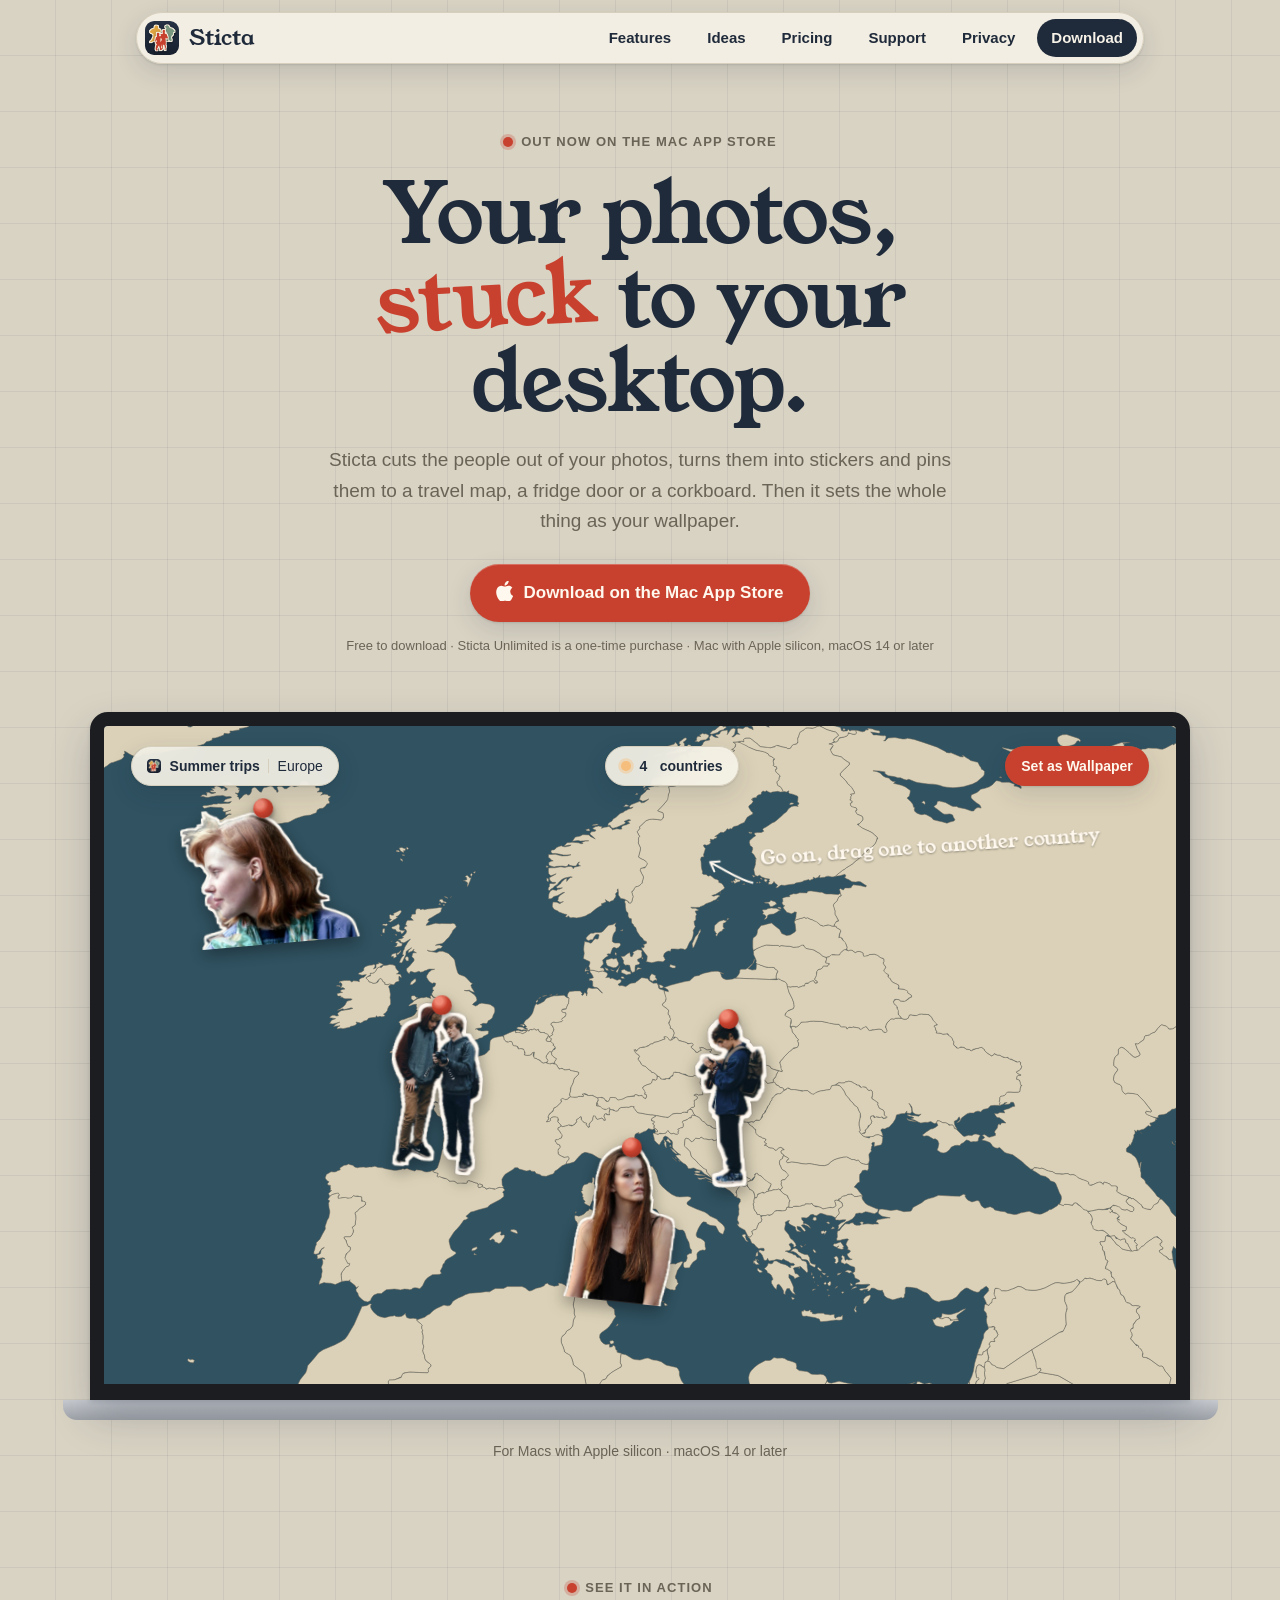
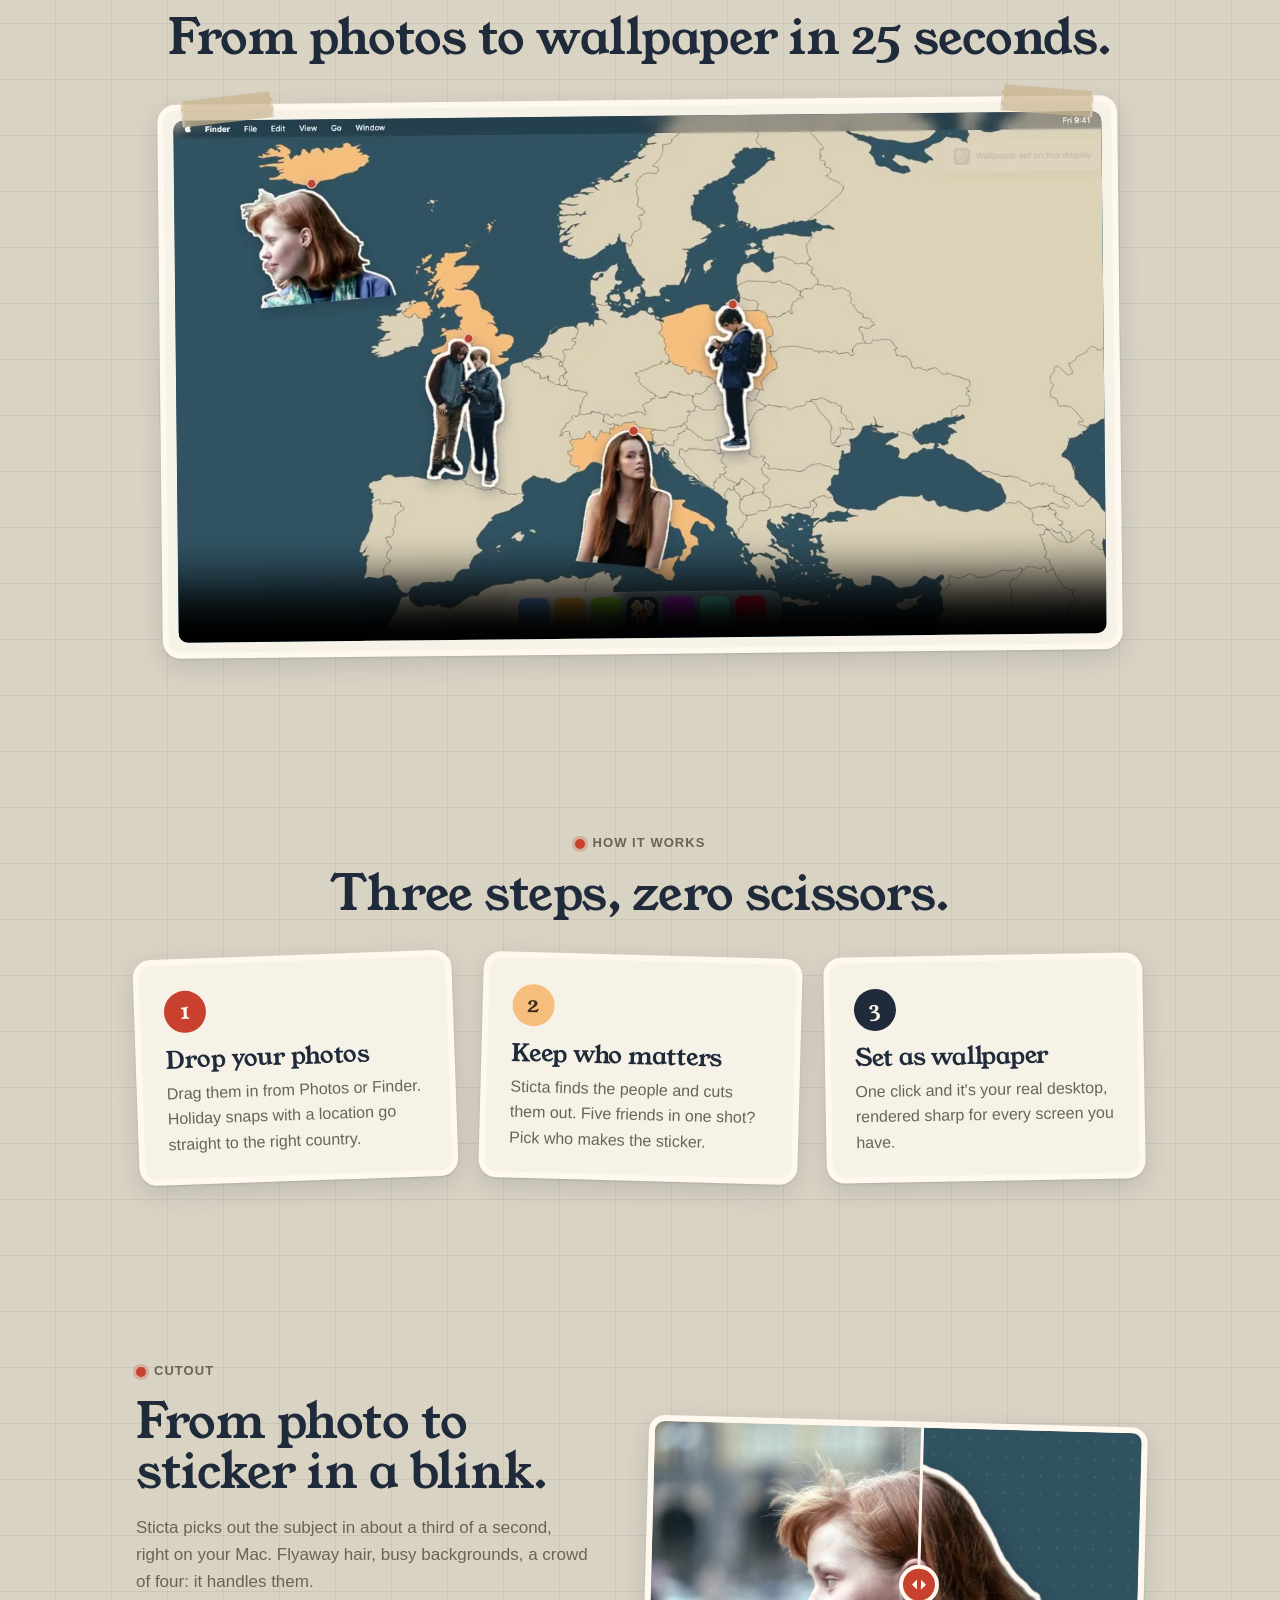
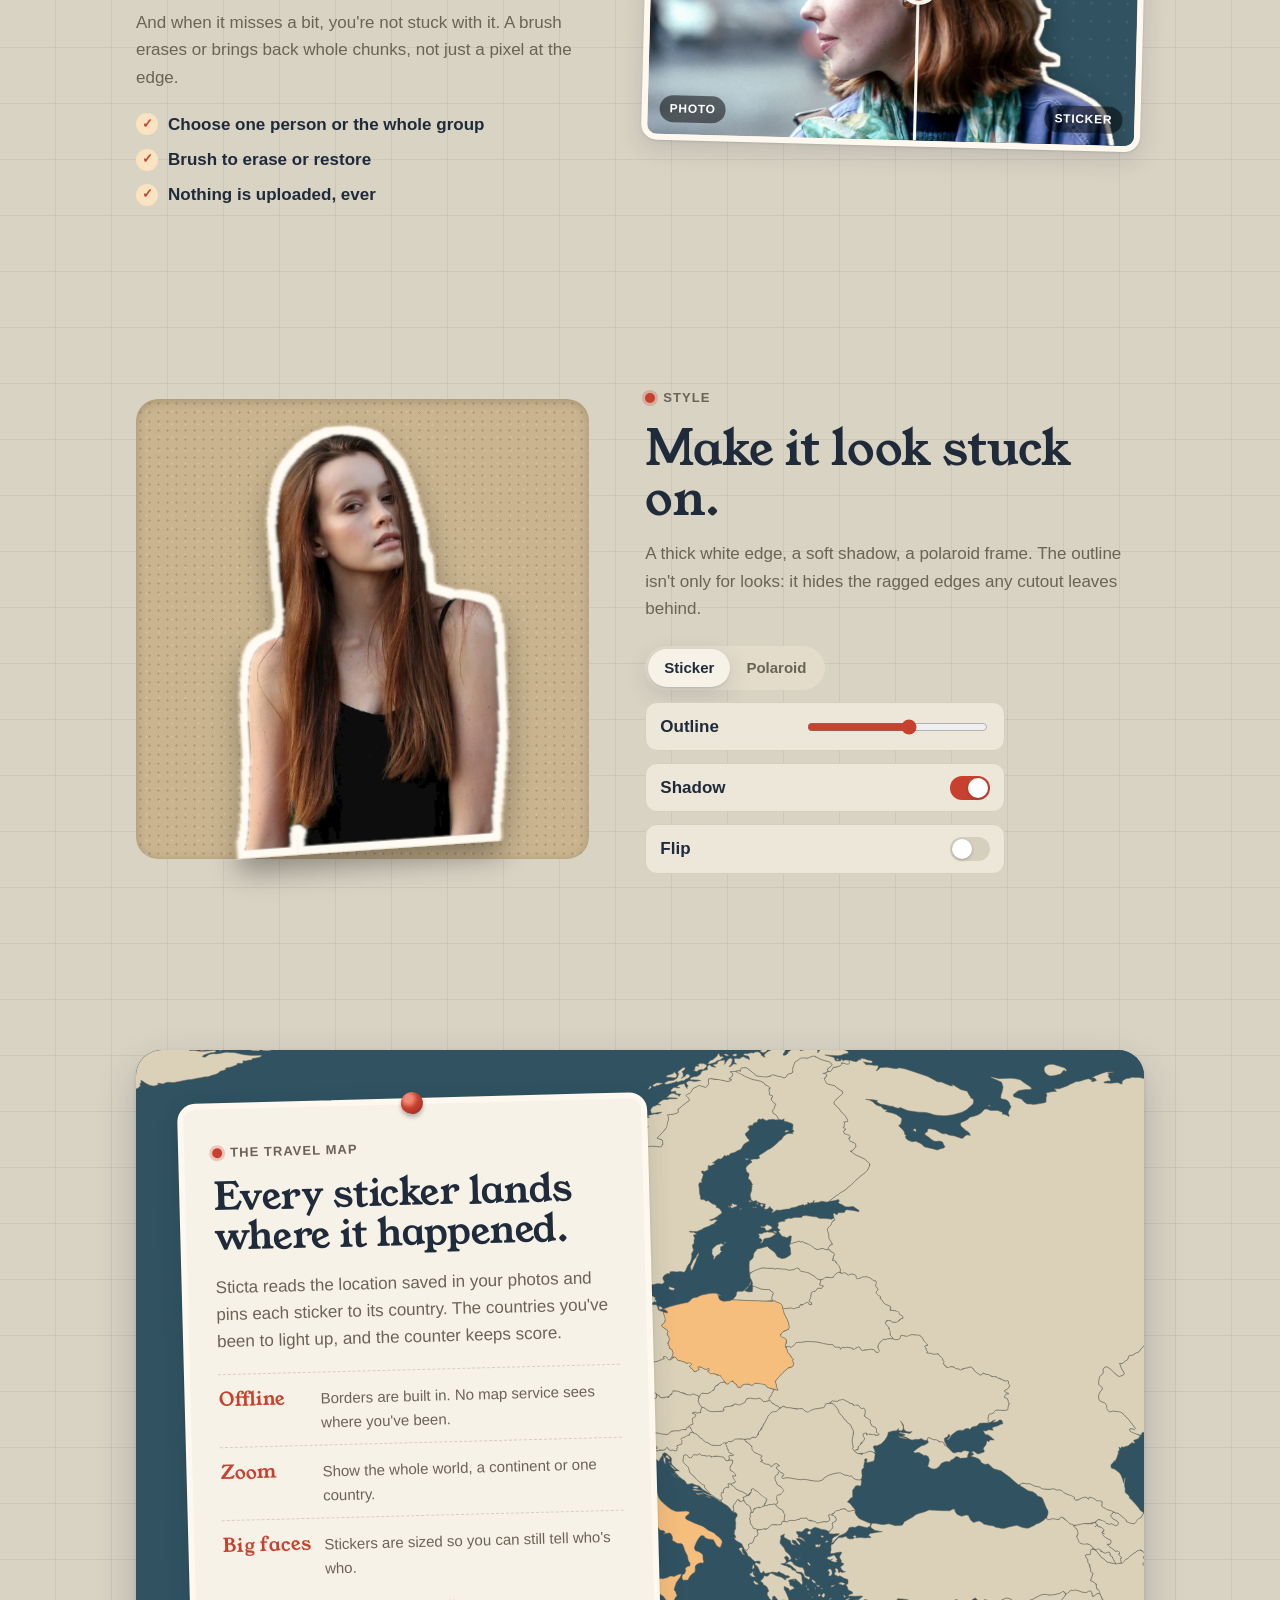
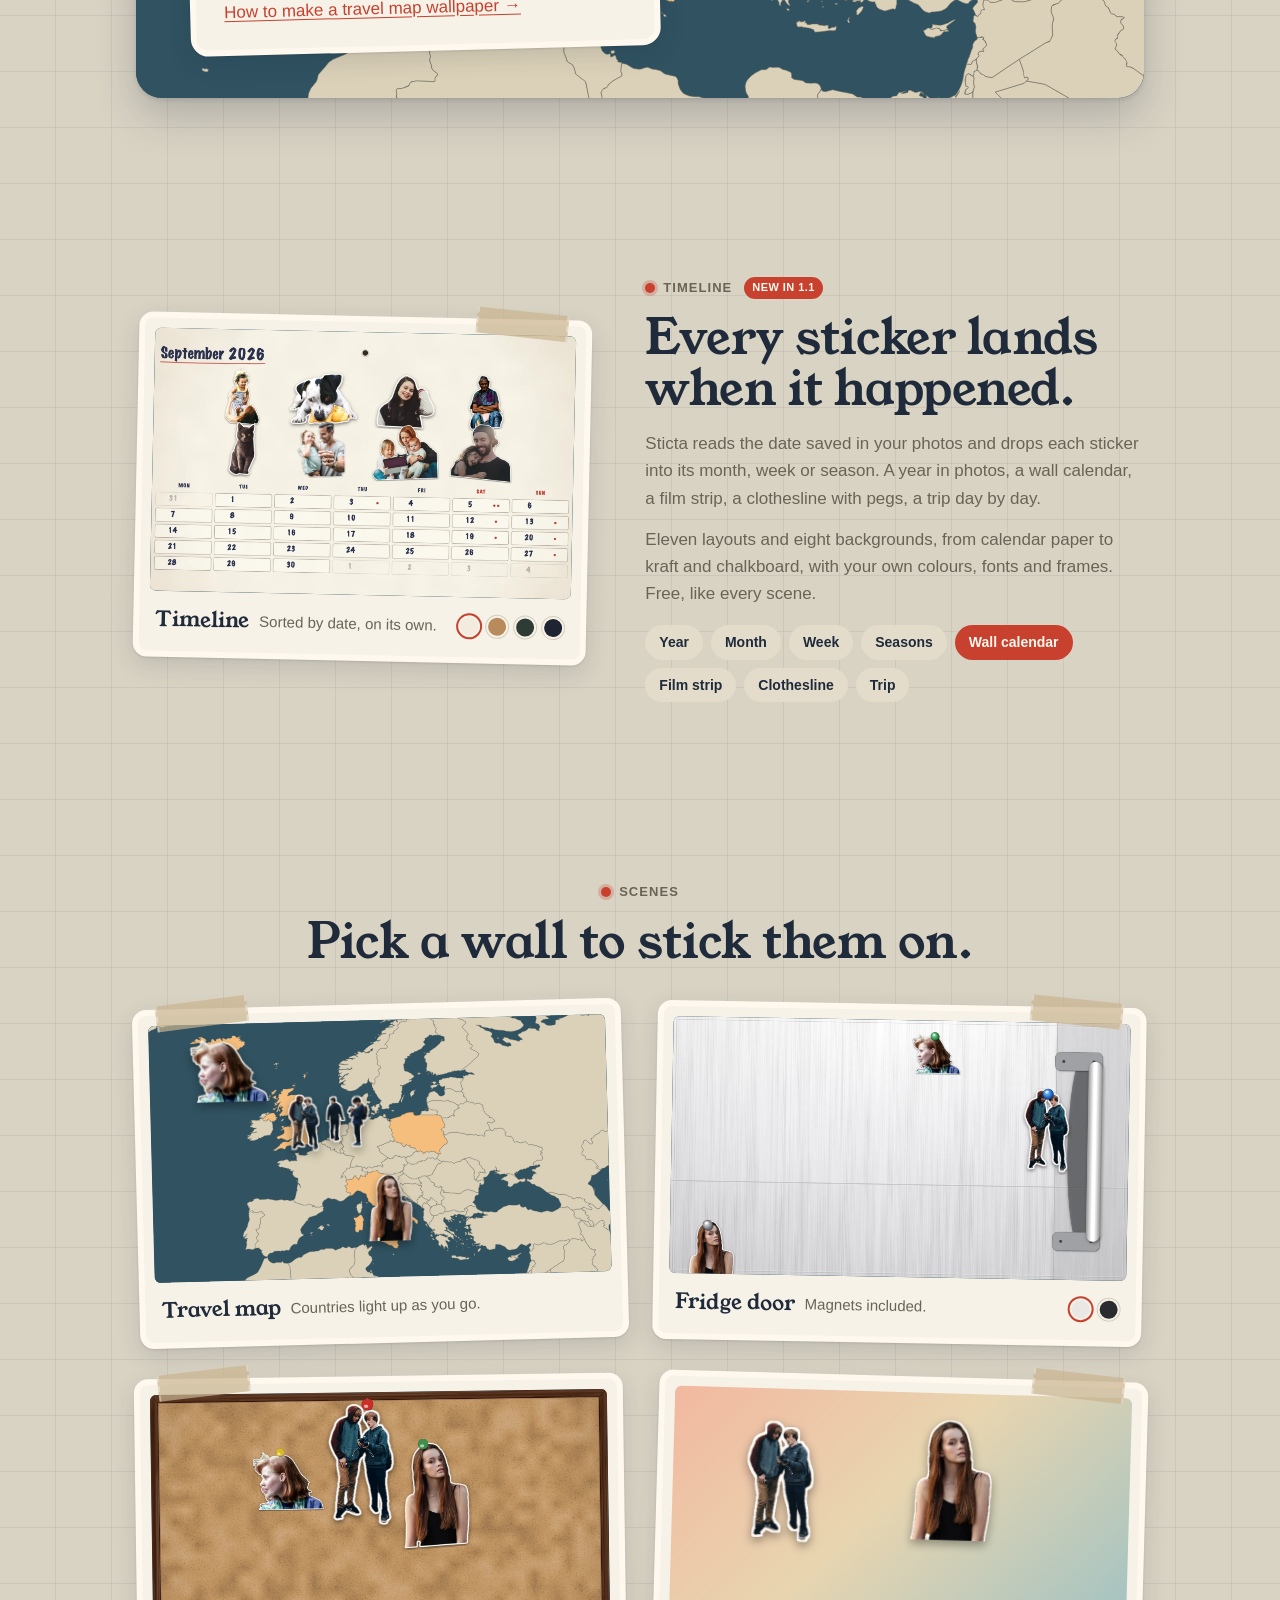
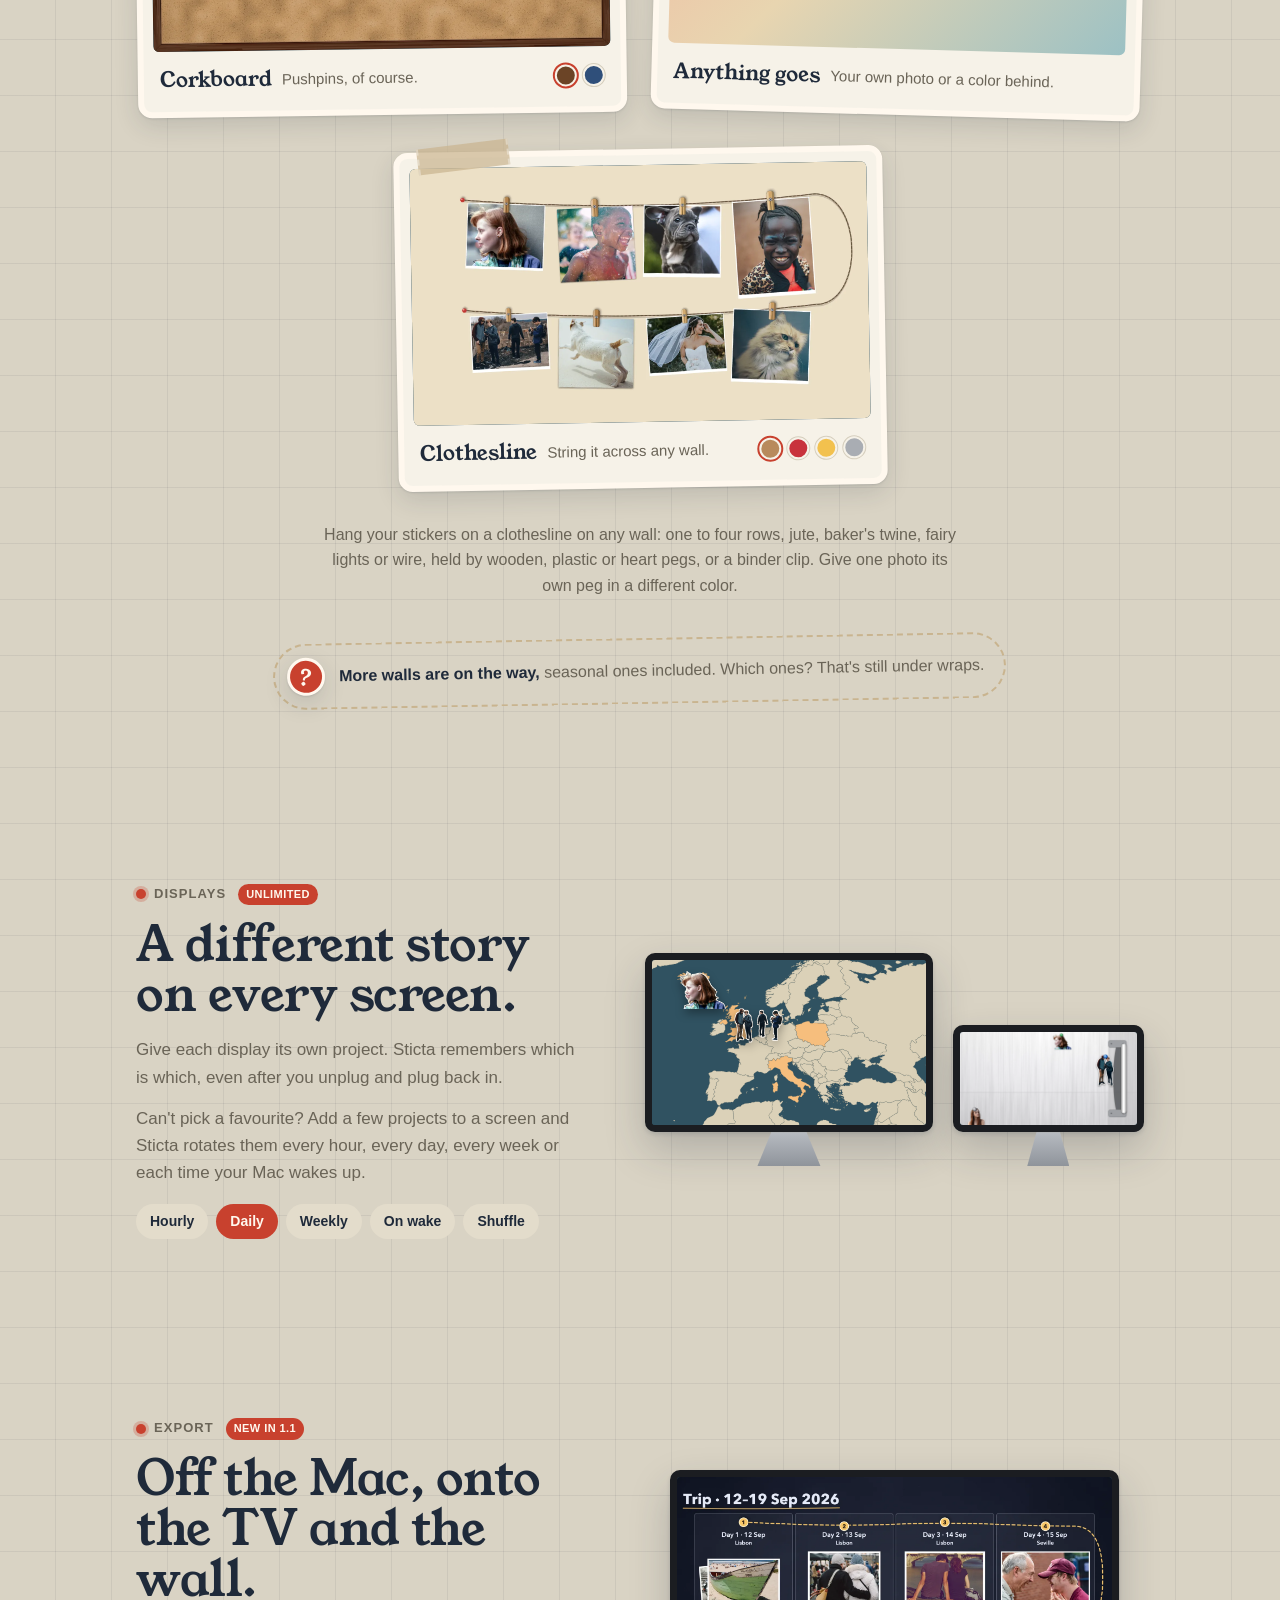
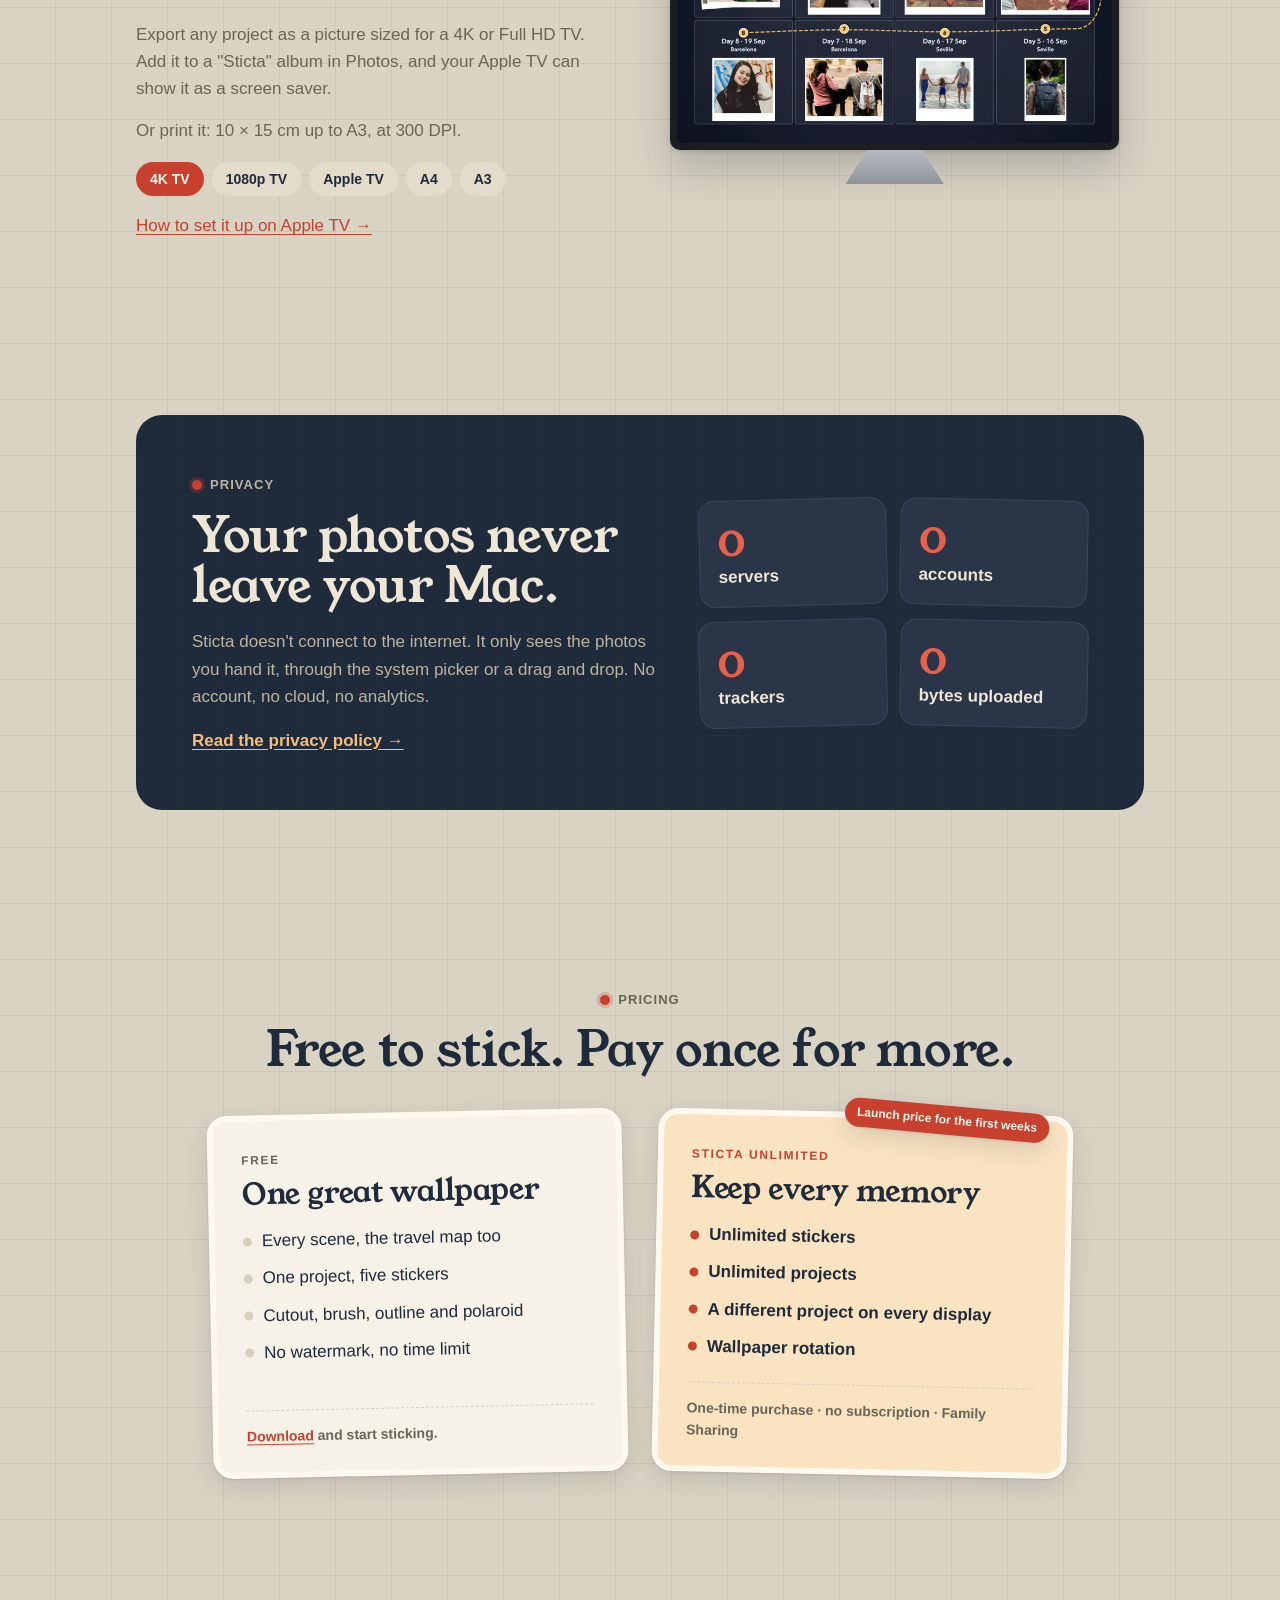
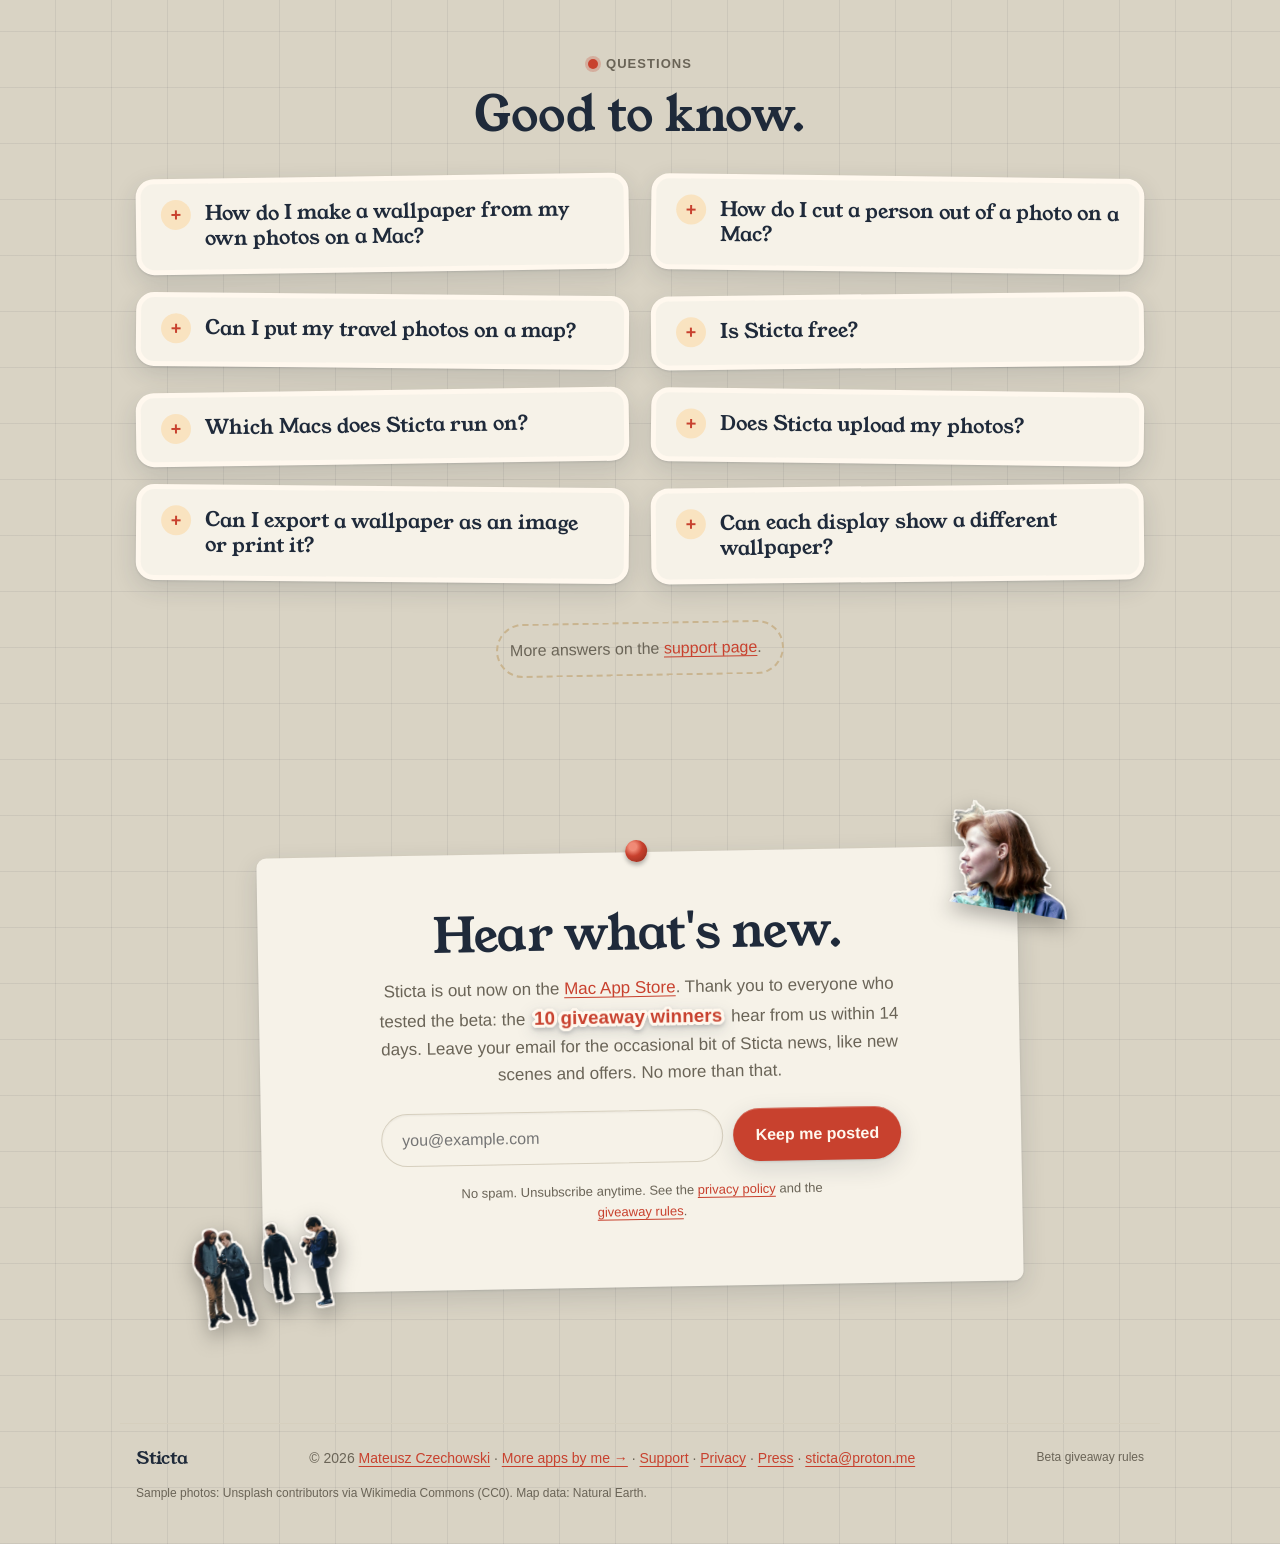
==== commit 9c21178a: "Scenes: Clothesline card with four strings, pegs line under the grid" ====
--- a/index.html
+++ b/index.html
@@ -23,7 +23,7 @@
   <link rel="apple-touch-icon" href="assets/icon.png">
   <link rel="preload" href="assets/YoungSerif-Regular.ttf" as="font" type="font/ttf" crossorigin>
   <link rel="stylesheet" href="style.css?v=32d25a58">
-  <link rel="stylesheet" href="home.css?v=a2faaebe">
+  <link rel="stylesheet" href="home.css?v=cd7c21d1">
   <script type="application/ld+json">[
   {
     "@context": "https://schema.org",
@@ -426,7 +426,20 @@
         </div>
         <figcaption><strong>Anything goes</strong> Your own photo or a color behind.</figcaption>
       </figure>
-    </div>
+      <figure class="scene sticker wide" style="--r:-1deg" data-variants>
+        <span class="tape l"></span>
+        <div class="shot"><img src="assets/home/scene-clothesline-jute.webp" alt="Clothesline with photos hung on wooden pegs" loading="lazy"></div>
+        <figcaption><strong>Clothesline</strong> String it across any wall.
+          <span class="swatches">
+            <button type="button" aria-label="Jute" aria-pressed="true" style="--c:#B88A5C" data-src="assets/home/scene-clothesline-jute.webp"></button>
+            <button type="button" aria-label="Baker's twine" aria-pressed="false" style="--c:#C8323C" data-src="assets/home/scene-clothesline-bakers-twine.webp"></button>
+            <button type="button" aria-label="Fairy lights" aria-pressed="false" style="--c:#F2C14E" data-src="assets/home/scene-clothesline-fairy-lights.webp"></button>
+            <button type="button" aria-label="Wire" aria-pressed="false" style="--c:#A9ADB3" data-src="assets/home/scene-clothesline-wire.webp"></button>
+          </span>
+        </figcaption>
+      </figure>
+    </div>
+    <p class="scenes-line">Hang your stickers on a clothesline on any wall: one to four rows, jute, baker's twine, fairy lights or wire, held by wooden, plastic or heart pegs, or a binder clip. Give one photo its own peg in a different color.</p>
     <p class="scenes-more"><span class="mystery" aria-hidden="true">?</span><span><strong>More walls are on the way,</strong> seasonal ones included. Which ones? That's still under wraps.</span></p>
   </section>
 
--- a/home.css
+++ b/home.css
@@ -296,6 +296,8 @@
 /* ---------- scenes ---------- */
 .scenes { display: grid; grid-template-columns: repeat(2, 1fr); gap: 34px 30px; }
 .scene { margin: 0; padding: 10px 10px 14px; border-radius: 14px; }
+.scene.wide { grid-column: 1 / -1; justify-self: center; width: calc(50% - 15px); }
+.scenes-line { max-width: 640px; margin: 34px auto 0; text-align: center; color: var(--mute); font-size: 16px; }
 .shot { position: relative; aspect-ratio: 16 / 9; overflow: hidden; border-radius: 6px; background: var(--ocean); }
 .shot > img:not(.mini) { position: absolute; inset: 0; width: 100%; height: 100%; object-fit: cover; transition: opacity .3s; }
 .mini { position: absolute; filter: drop-shadow(0 4px 5px rgba(0, 0, 0, .35)); }
@@ -430,6 +432,7 @@
 }
 @media (max-width: 700px) {
   .scenes, .plans { grid-template-columns: 1fr; }
+  .scene.wide { width: auto; justify-self: stretch; }
   .map-feature { padding: 20px; min-height: 0; align-items: flex-end; padding-top: 220px; }
   .hint span { display: none; }
   .cap.left .sep, .cap.left span:last-child { display: none; }
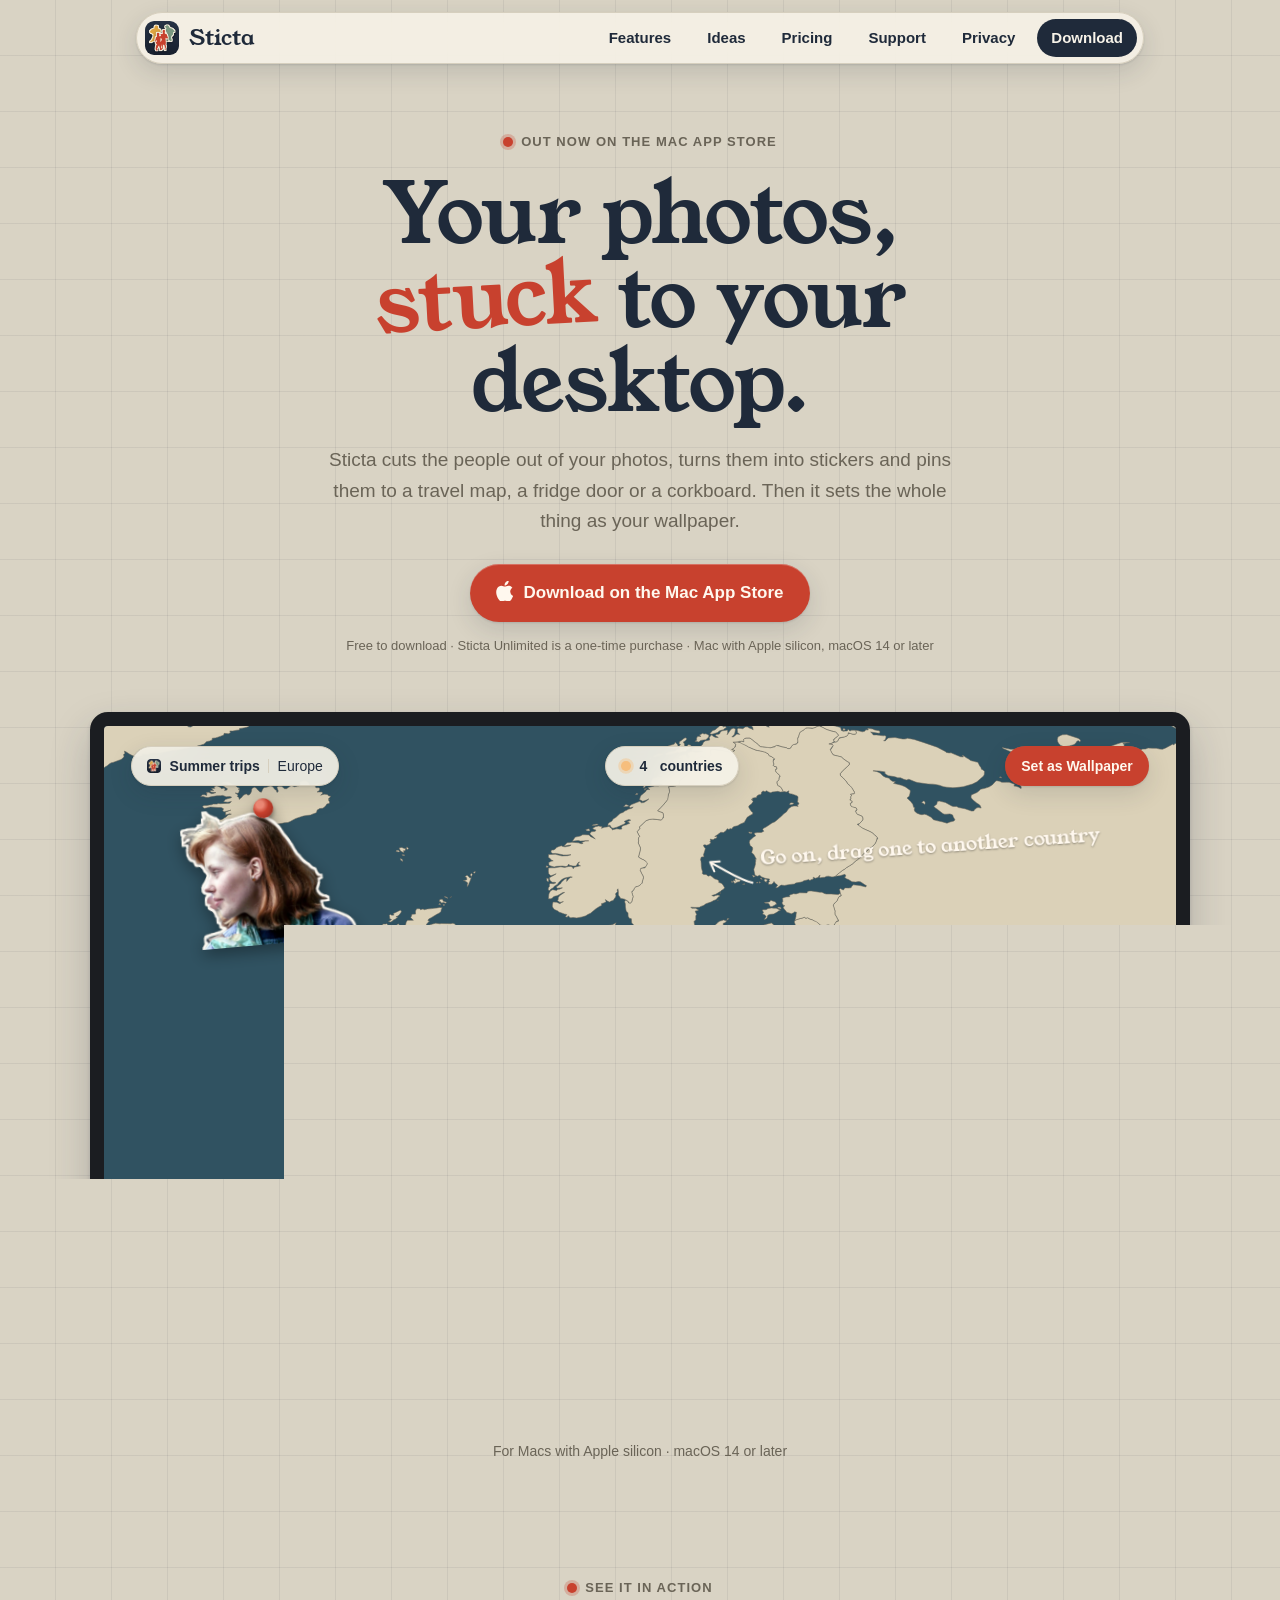
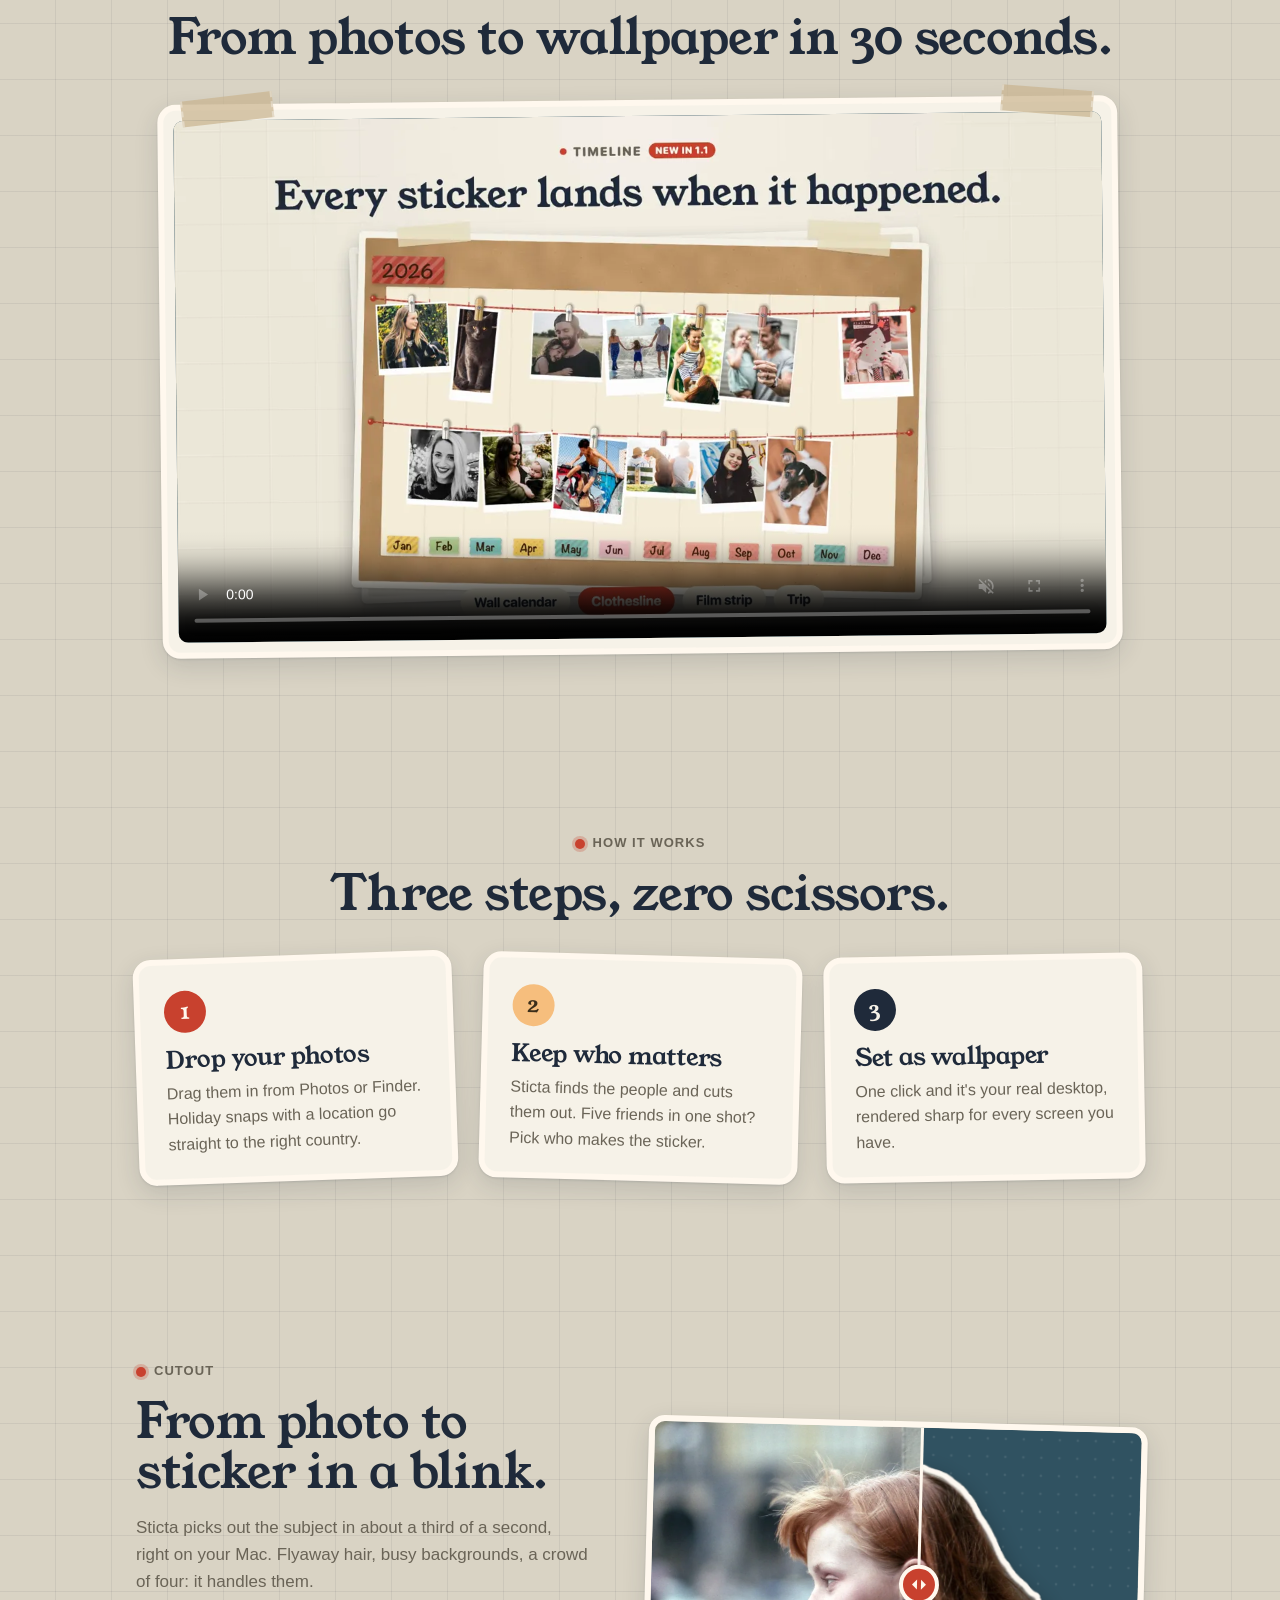
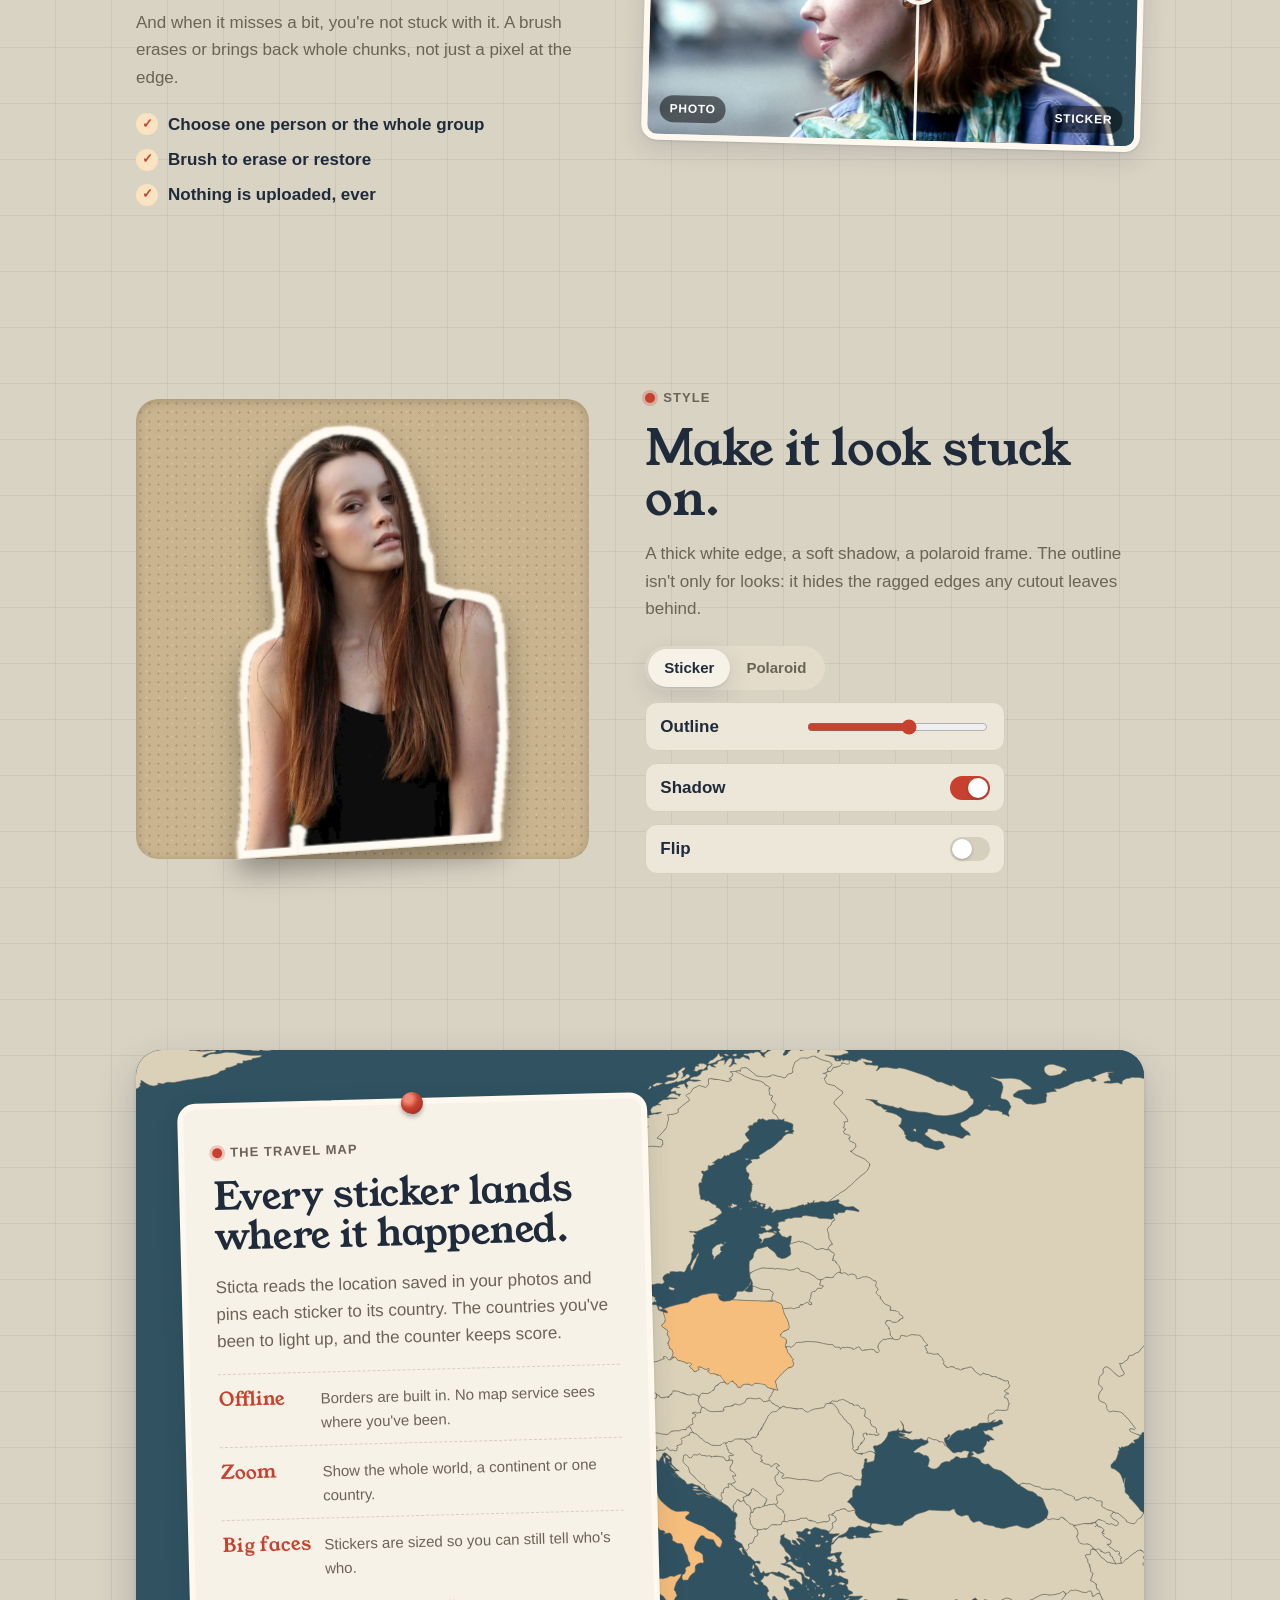
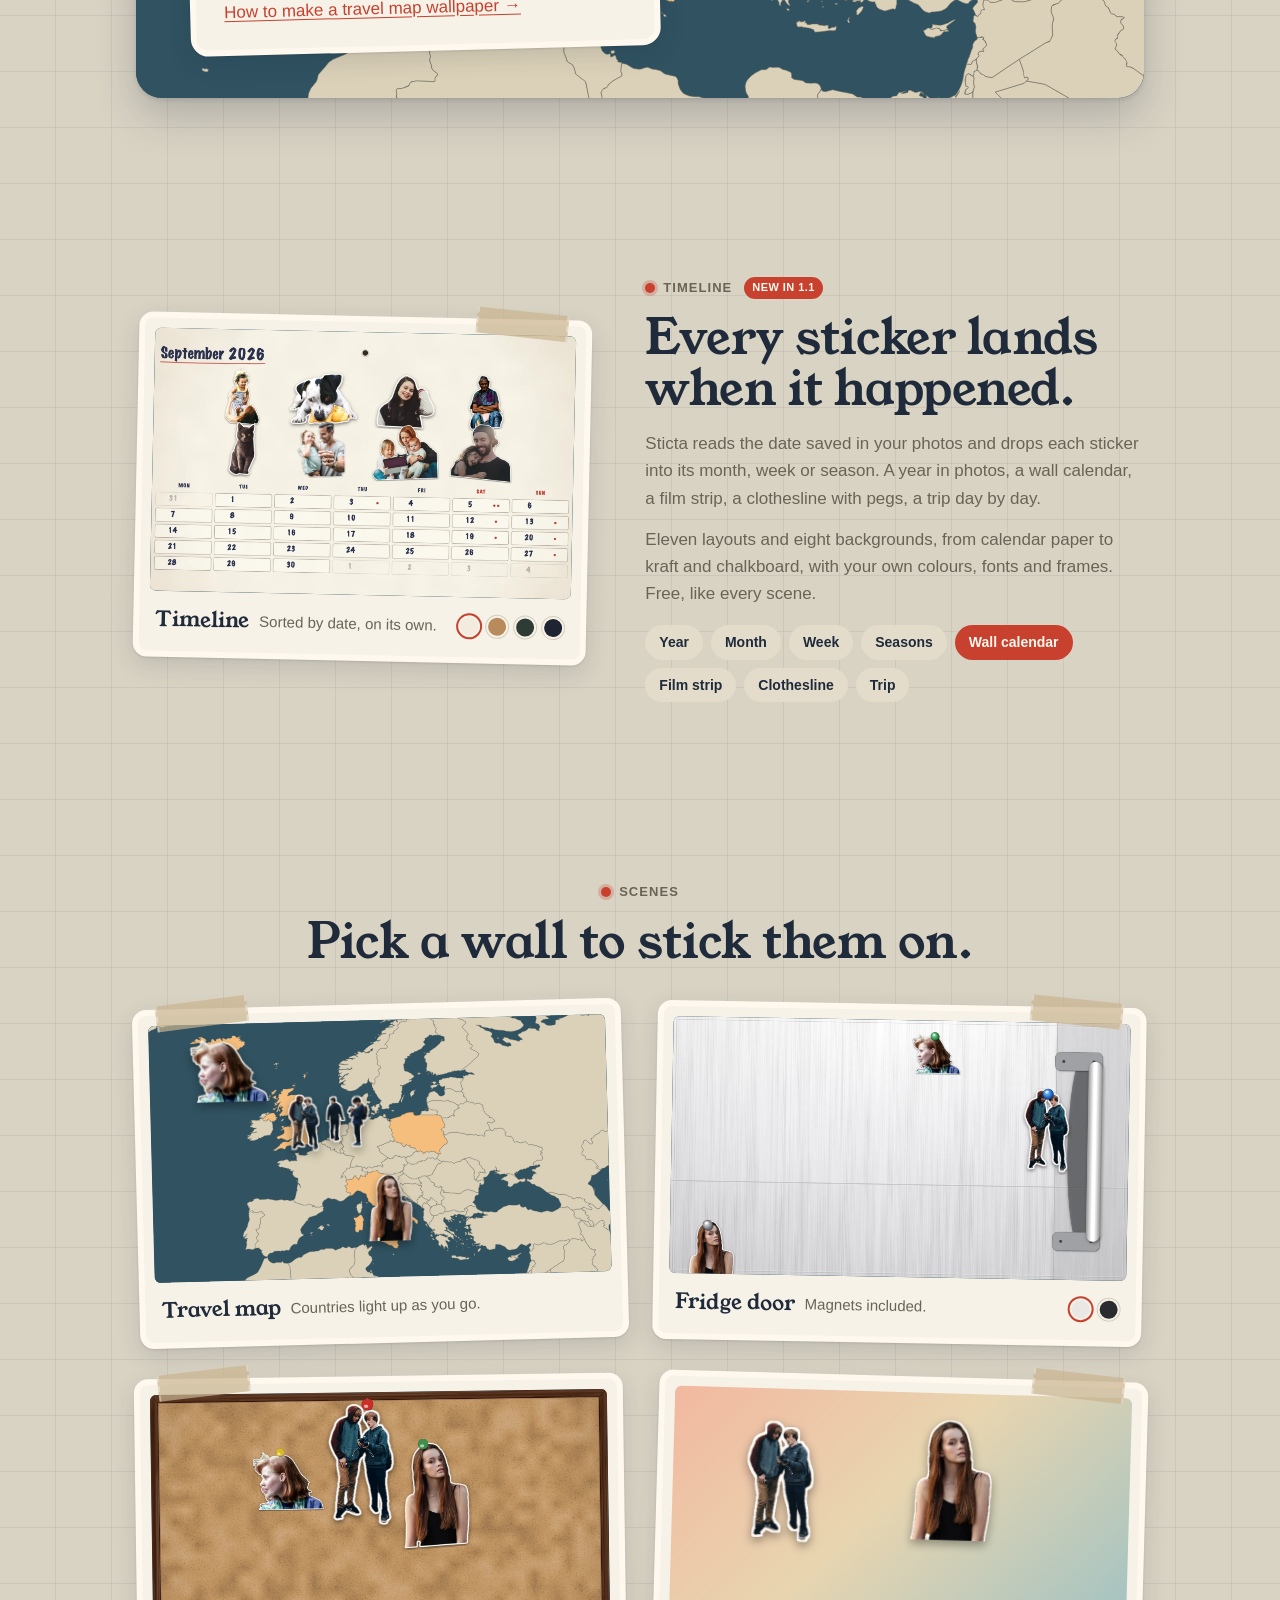
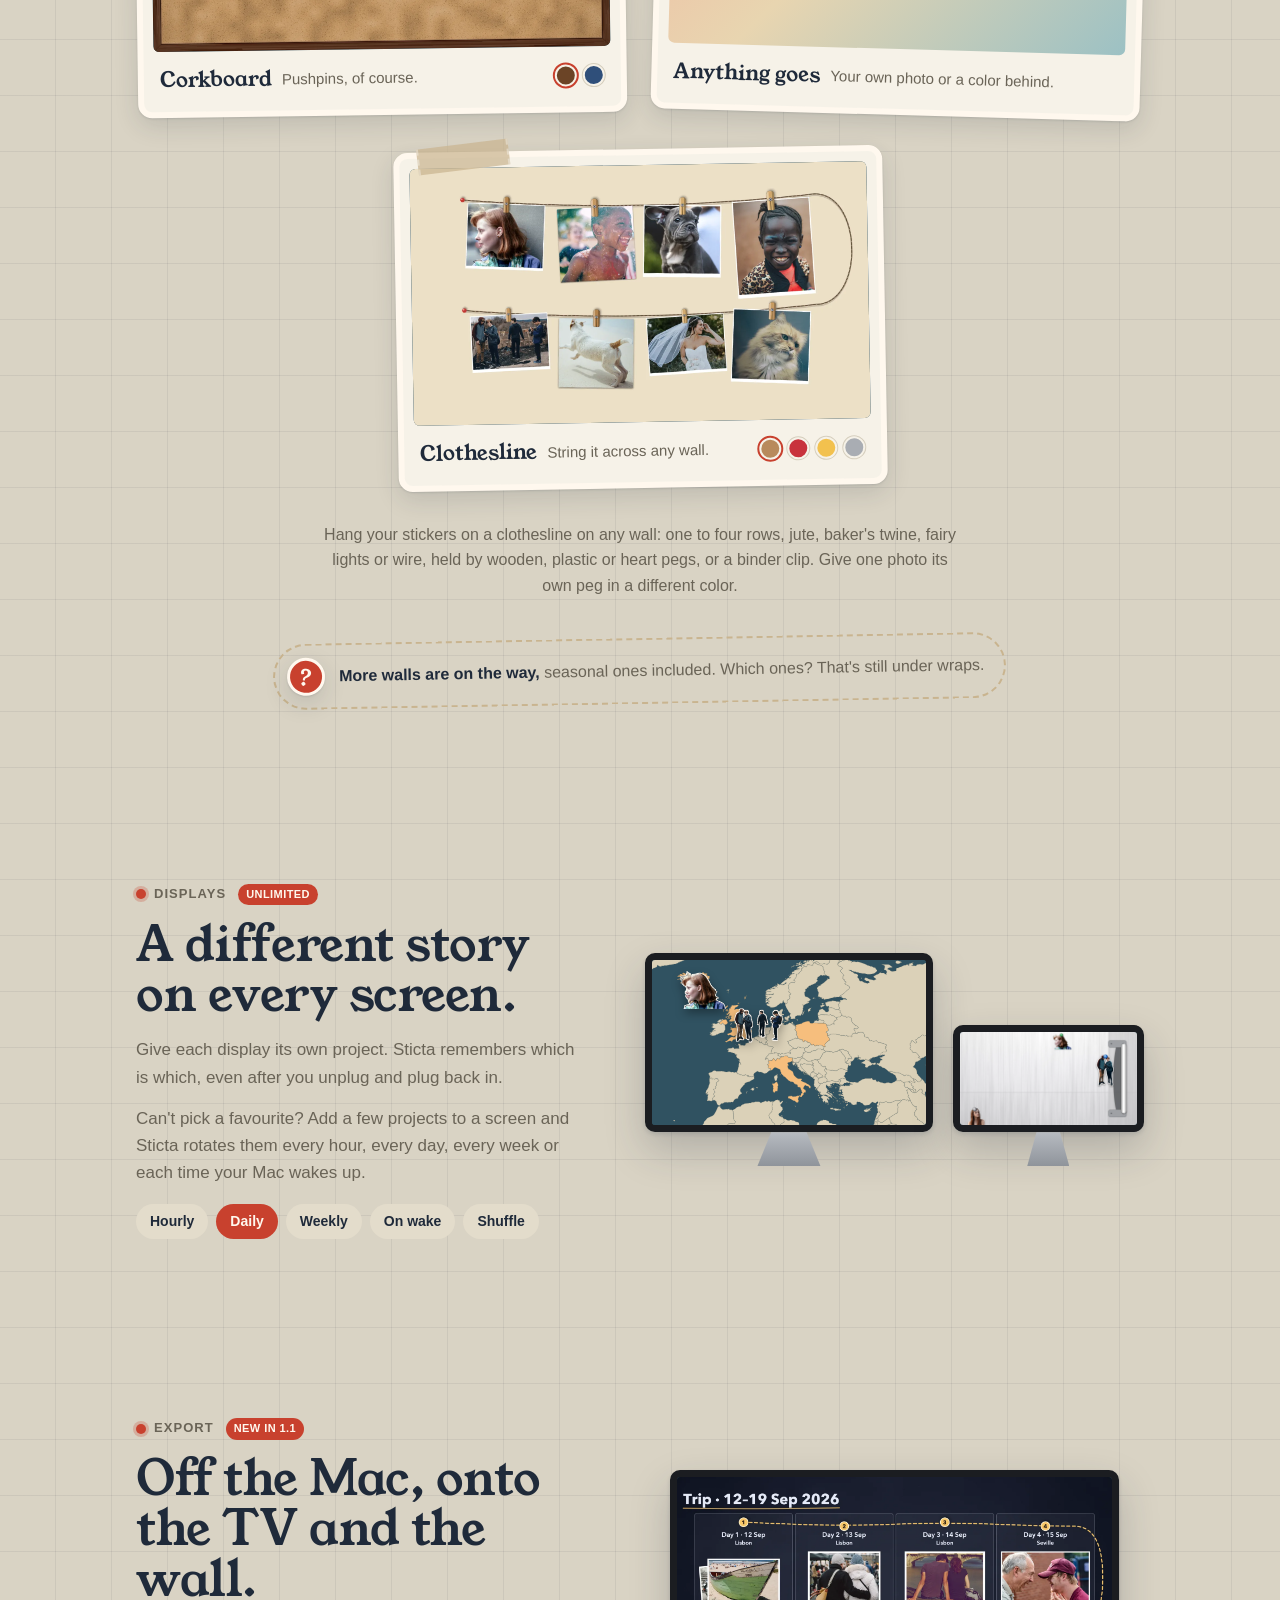
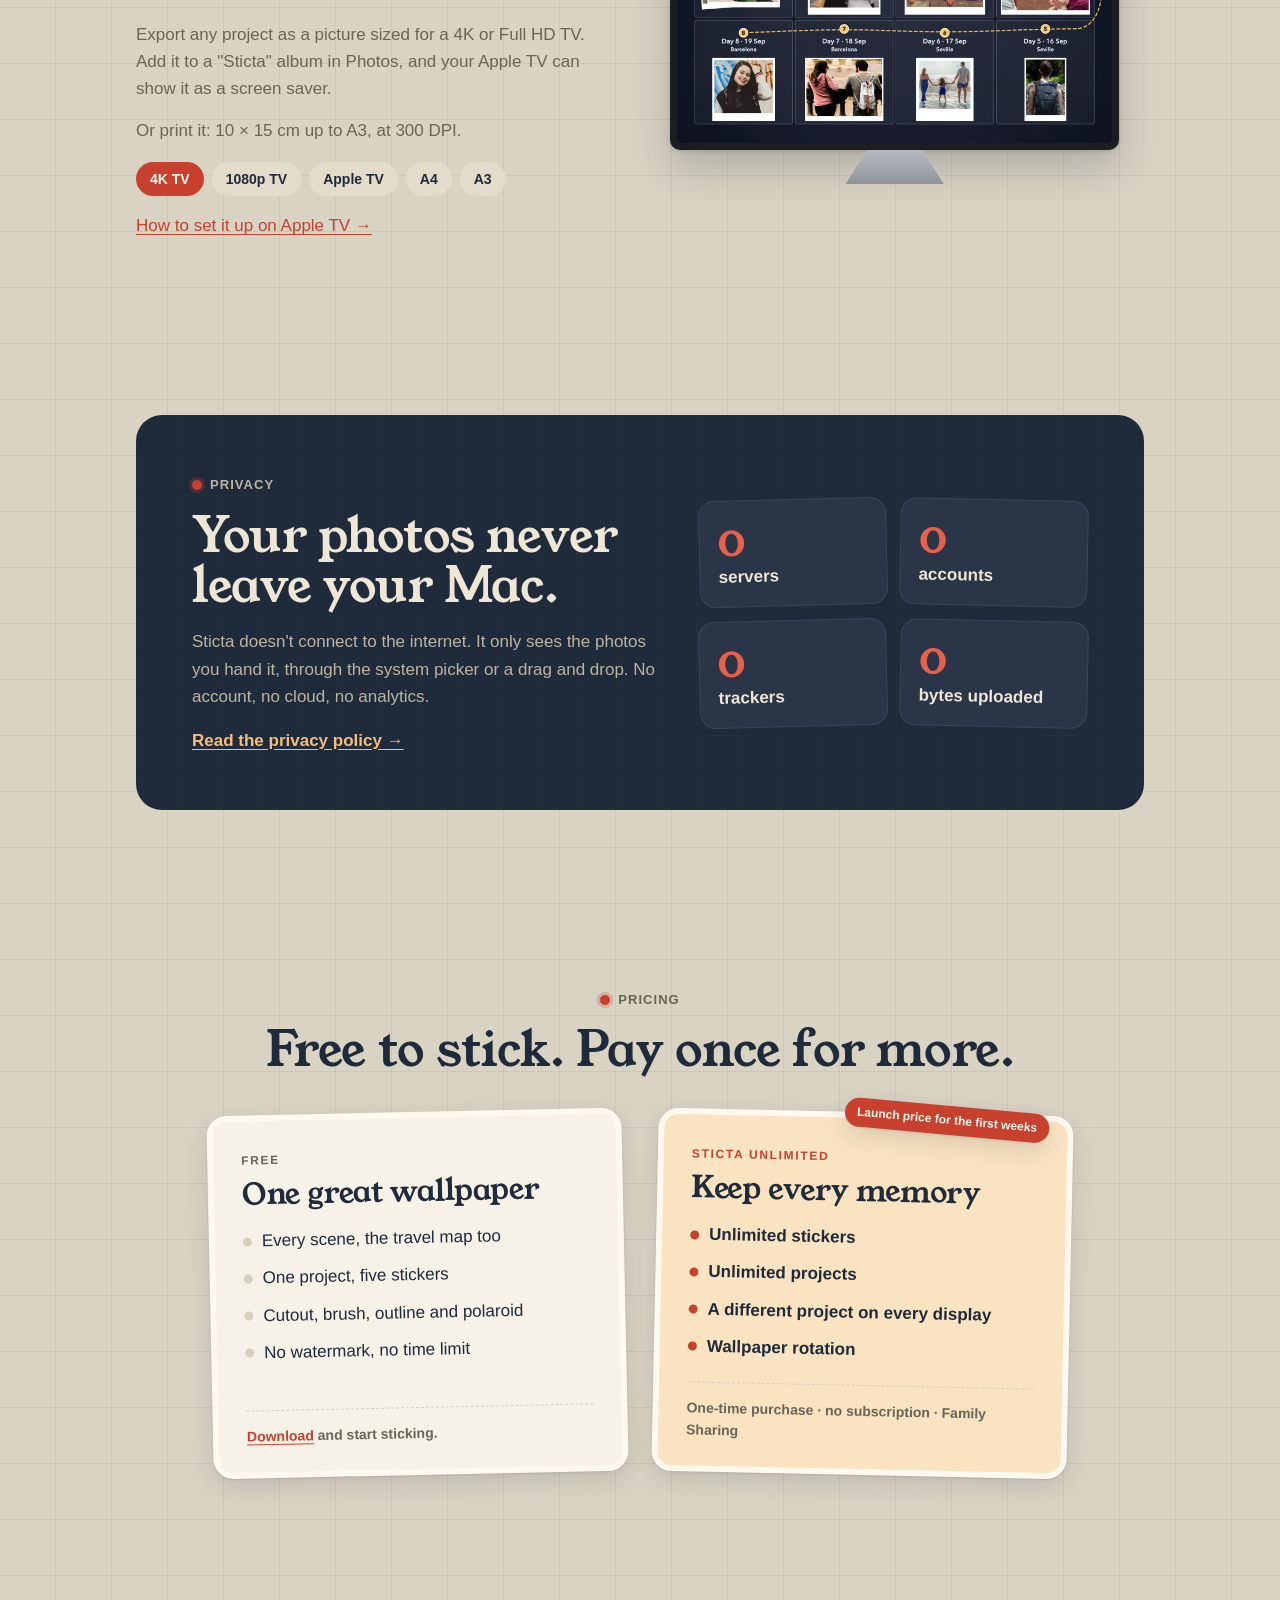
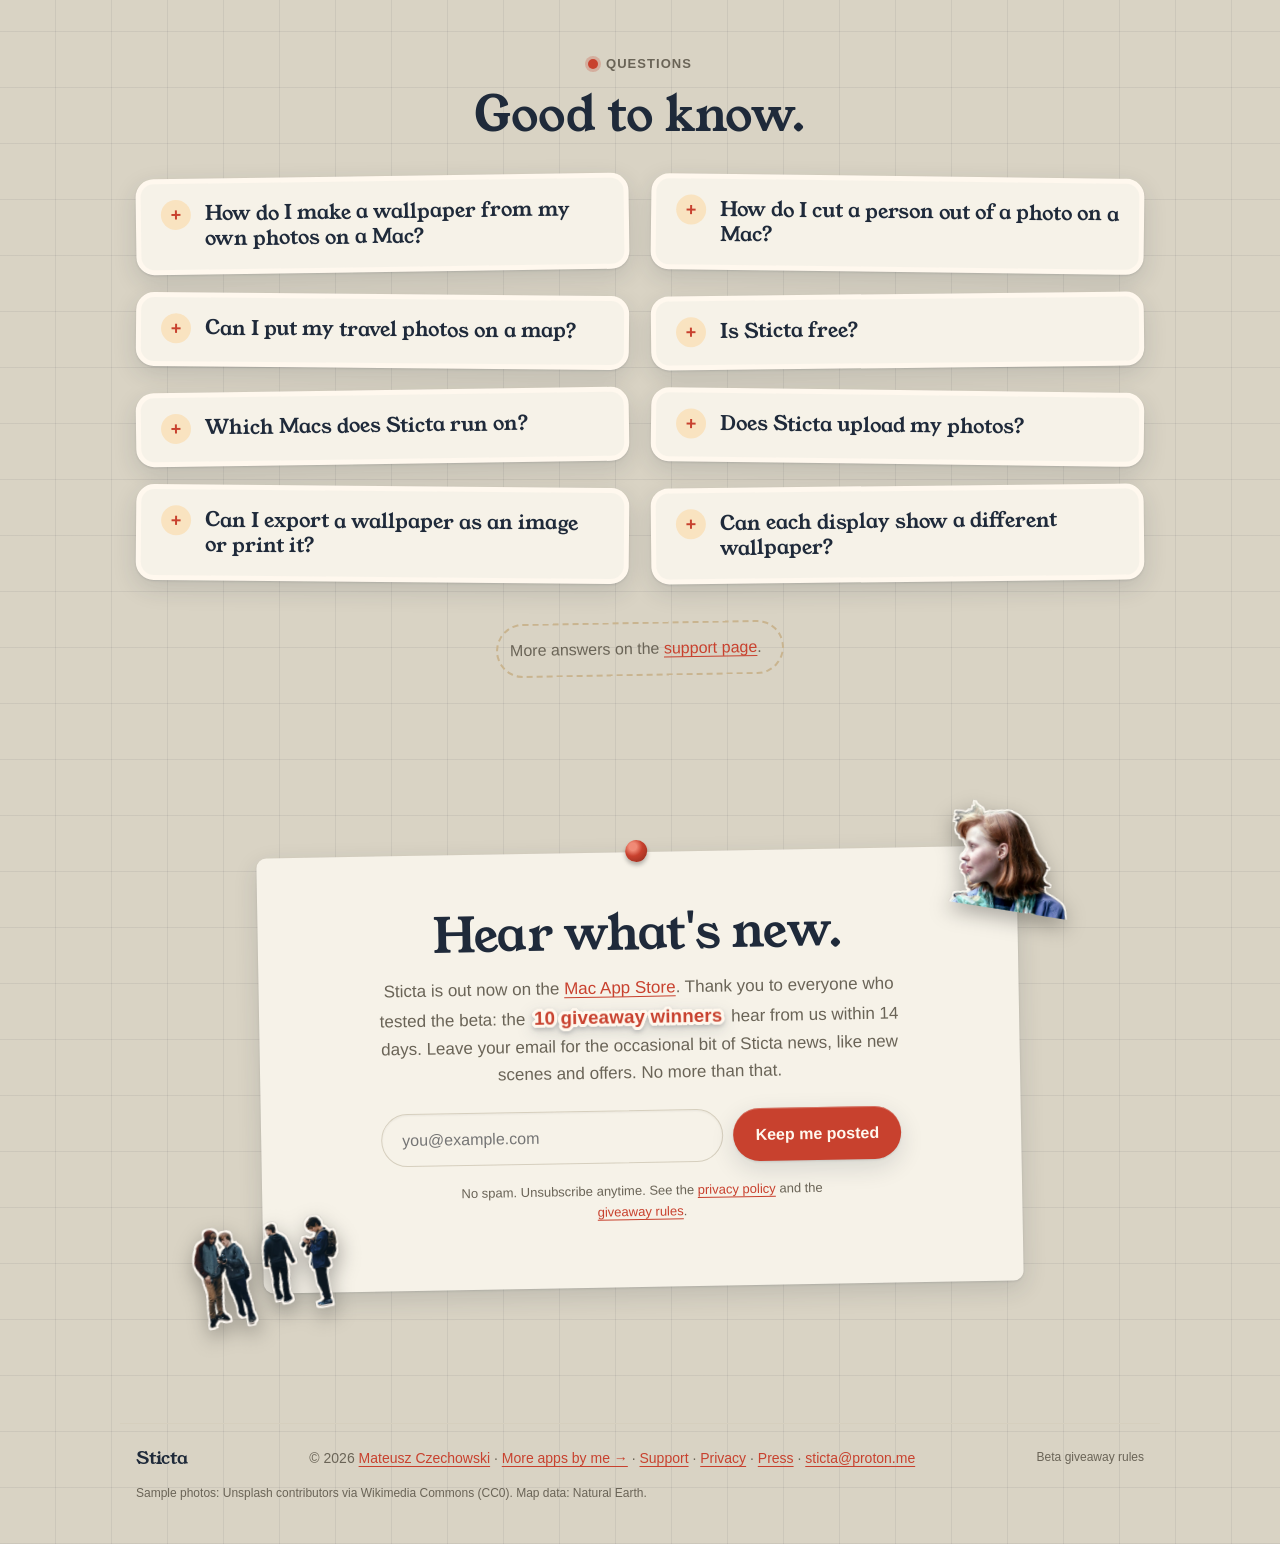
==== commit 31f16628: "Home and press: new 1.1 promo video (Timeline, wallpaper, export)" ====
--- a/index.html
+++ b/index.html
@@ -245,13 +245,13 @@
   <section class="wrap promo">
     <div class="section-head center">
       <span class="eyebrow">See it in action</span>
-      <h2>From photos to wallpaper in 25 seconds.</h2>
+      <h2>From photos to wallpaper in 30 seconds.</h2>
     </div>
     <figure class="promo-frame sticker" style="--r:-.6deg">
       <span class="tape l"></span><span class="tape r"></span>
       <video data-promo src="assets/home/promo.mp4" poster="assets/home/promo-poster.webp" width="1280" height="720" style="max-width:100%;height:auto"
         muted loop playsinline preload="none" controls
-        aria-label="Sticta demo: photos are cut out into stickers, pinned to a map of Europe and set as the desktop wallpaper, then shown on a corkboard, a fridge and a photo background"></video>
+        aria-label="Sticta demo: photos become stickers, land on a timeline by date (wall calendar, clothesline, film strip, trip), are set as the desktop wallpaper with one click, then exported to a TV and a print"></video>
     </figure>
   </section>
 
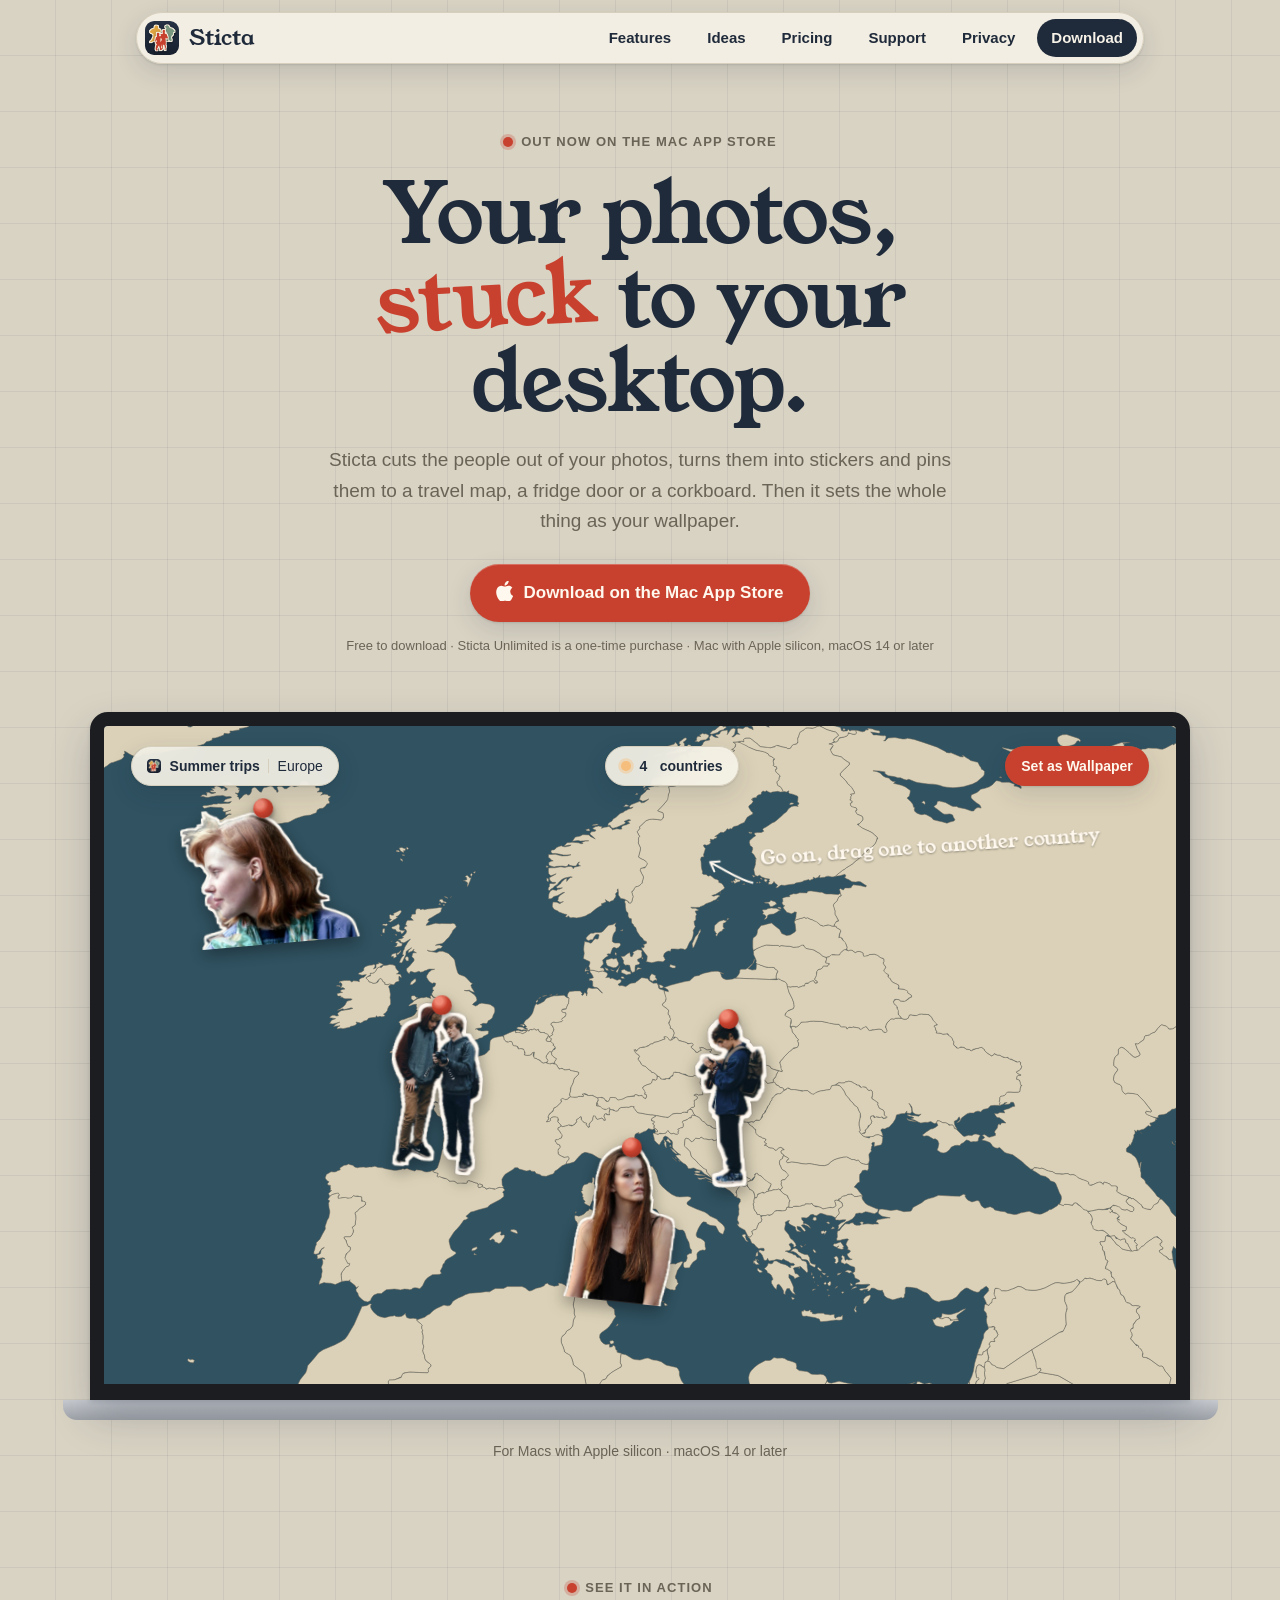
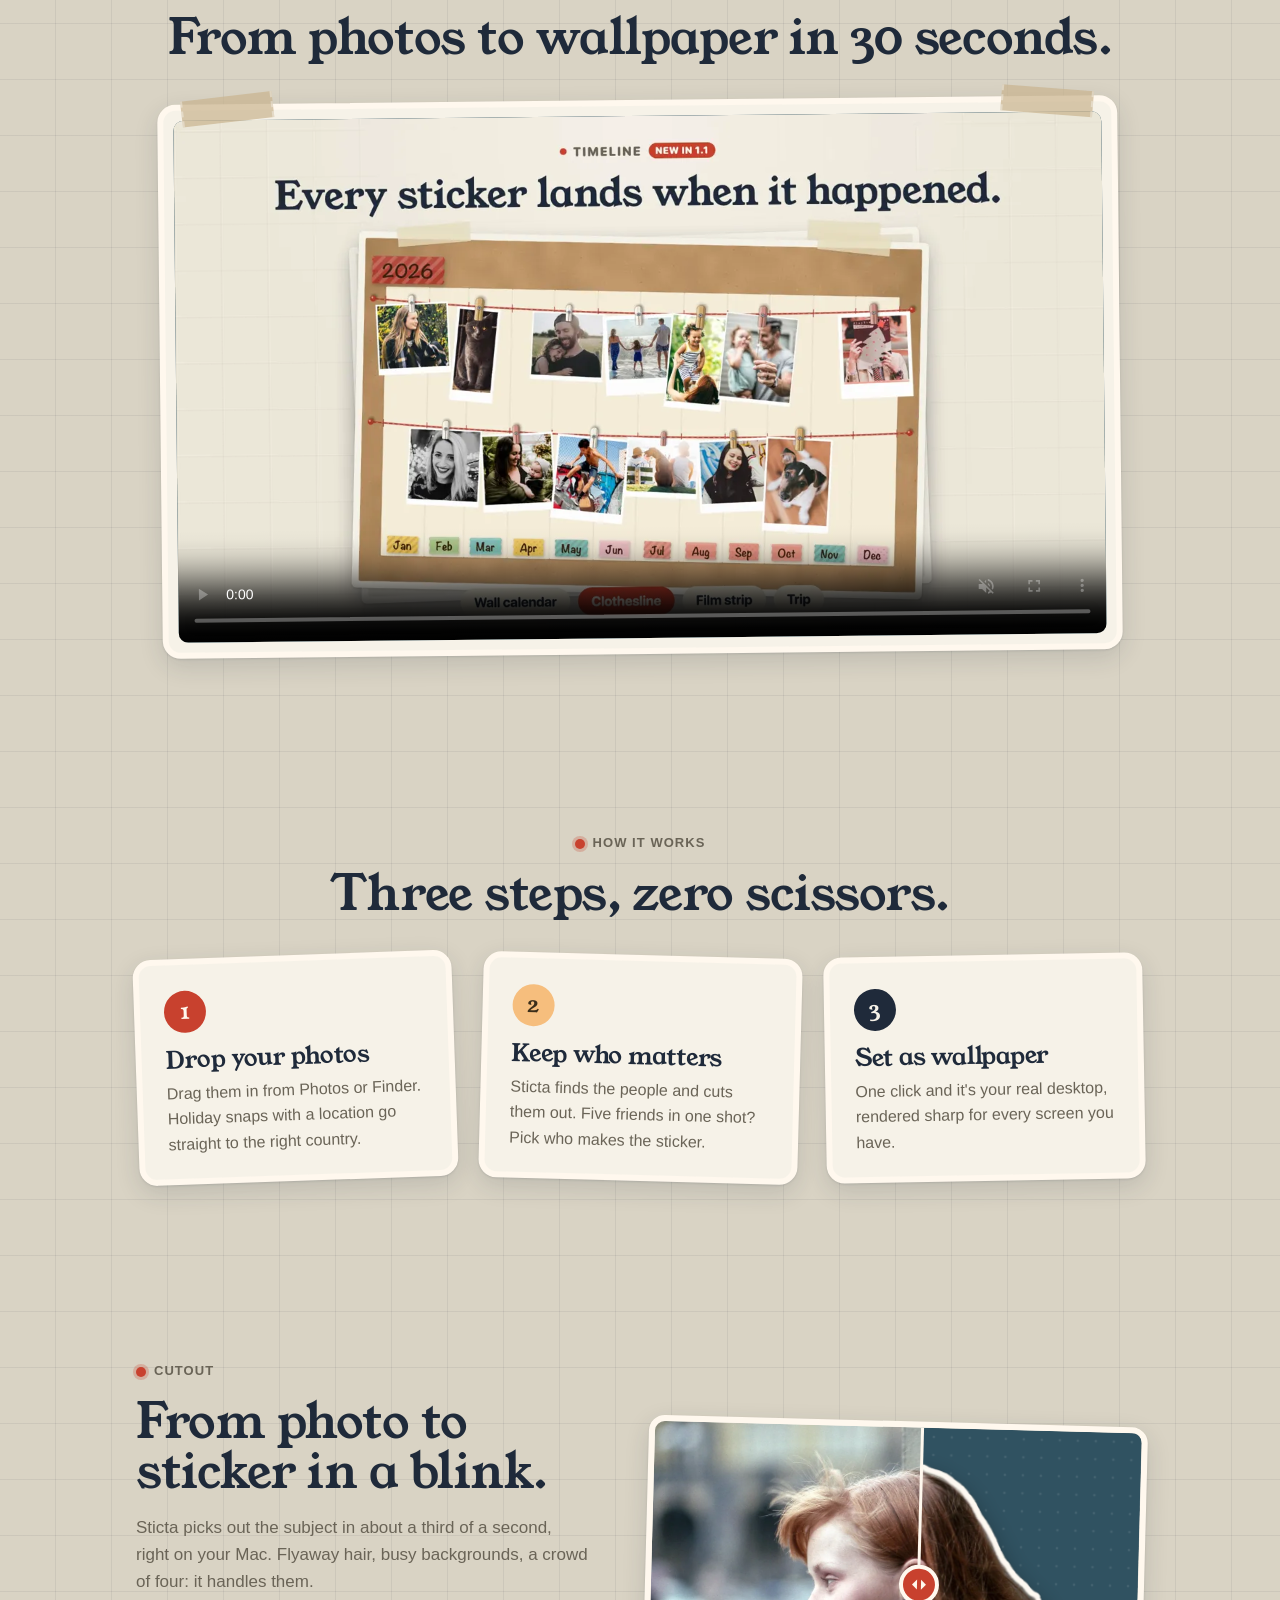
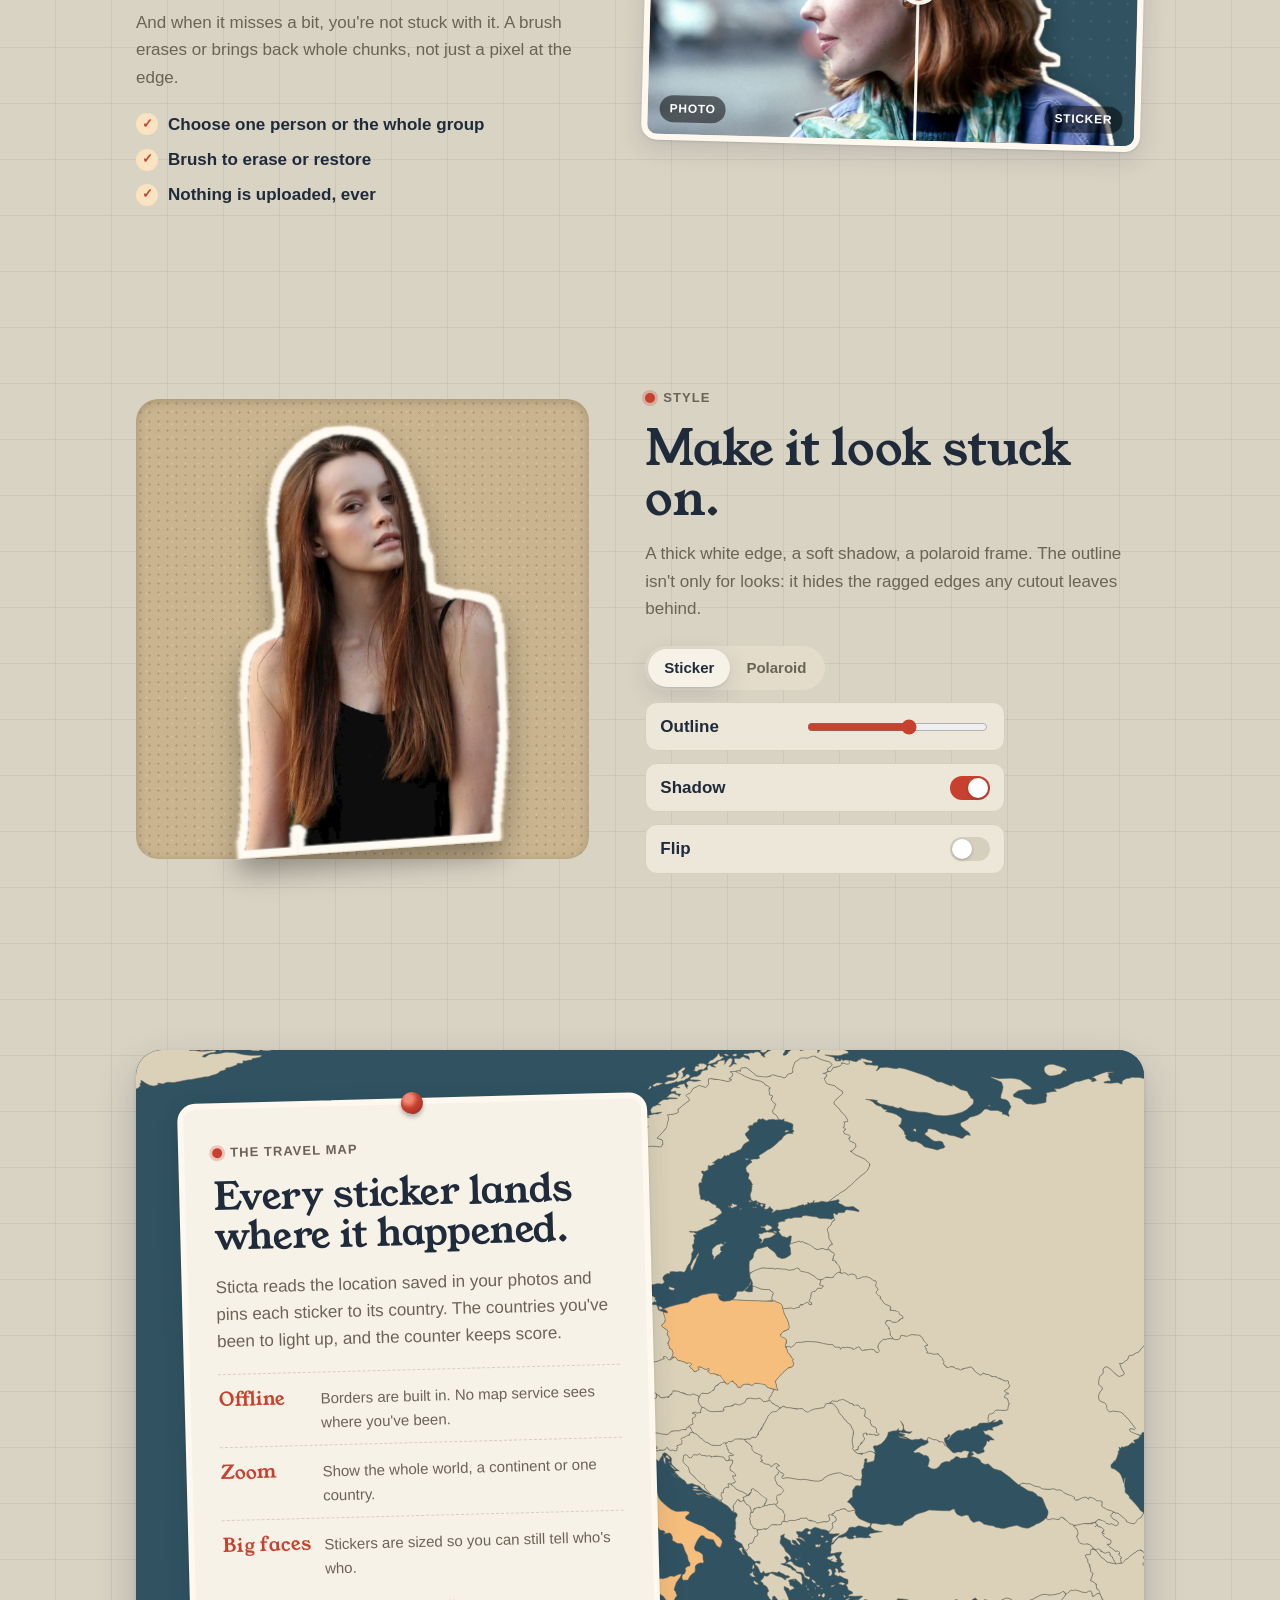
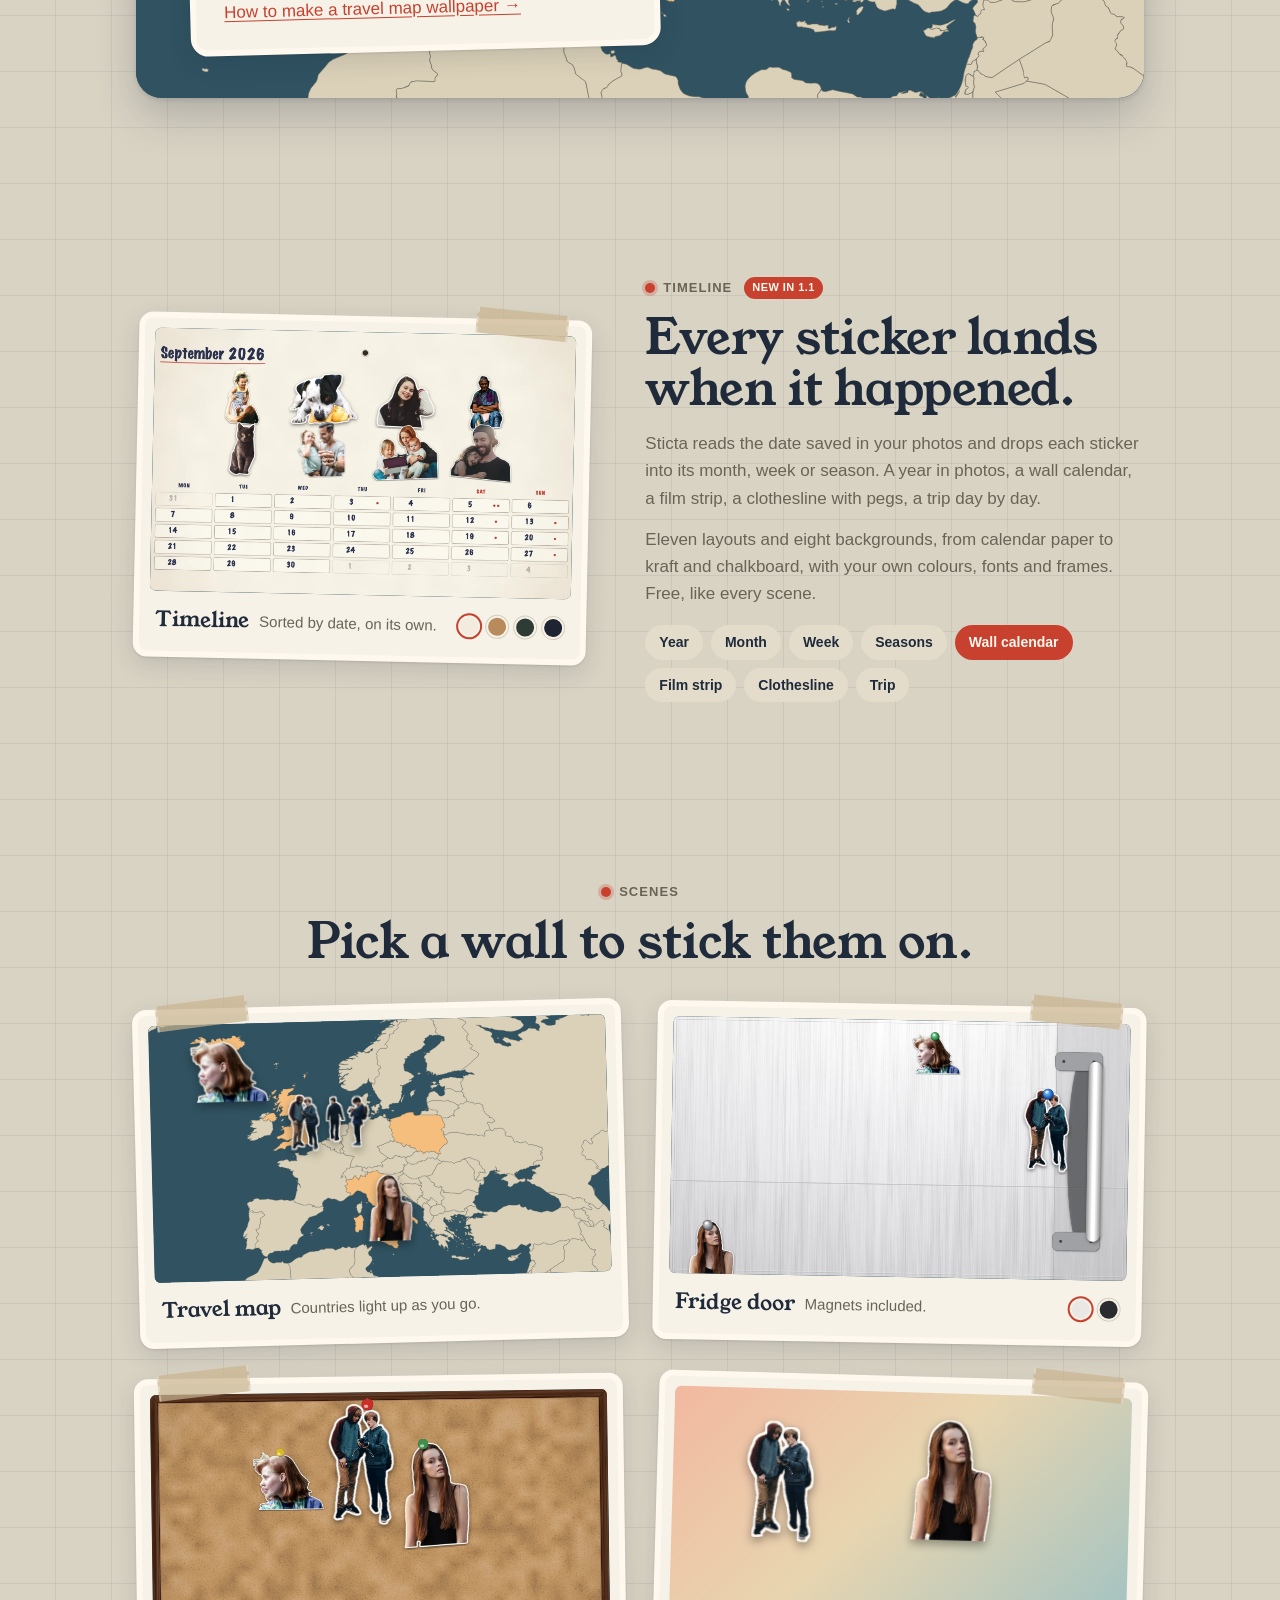
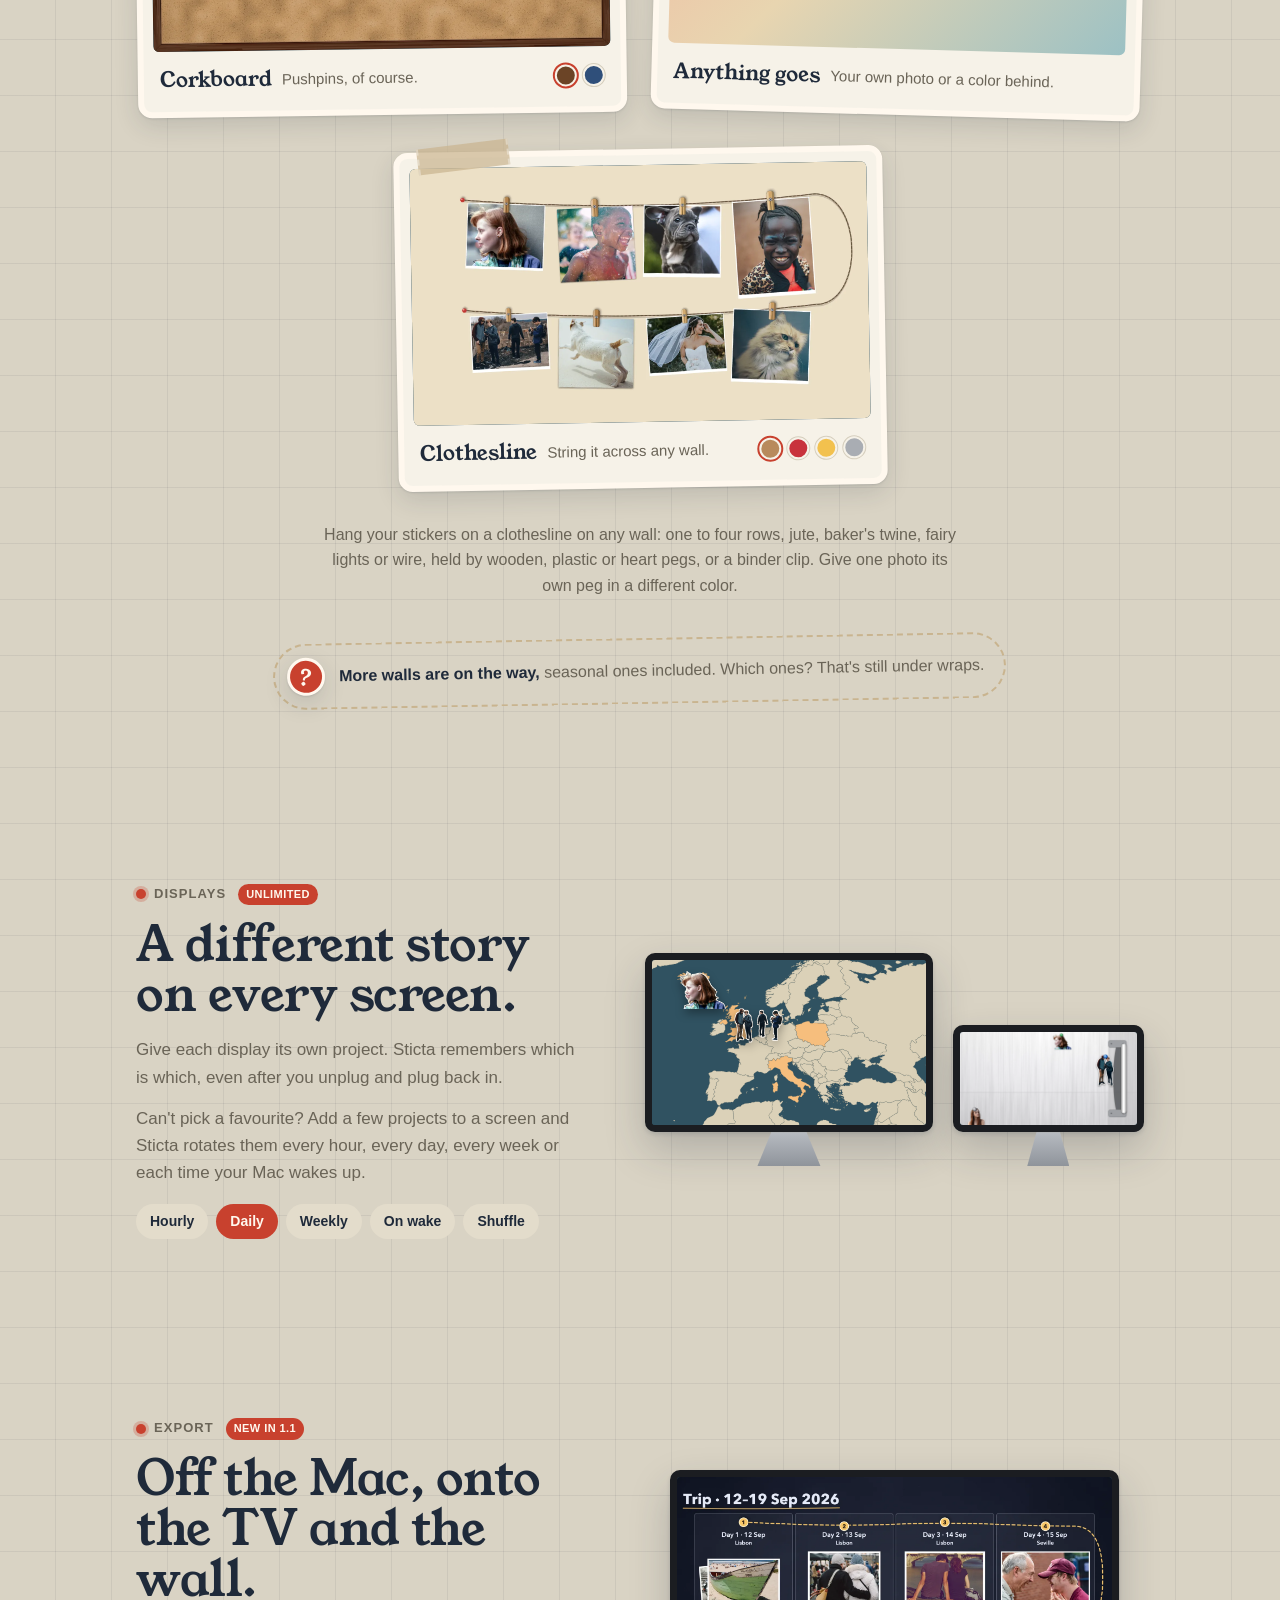
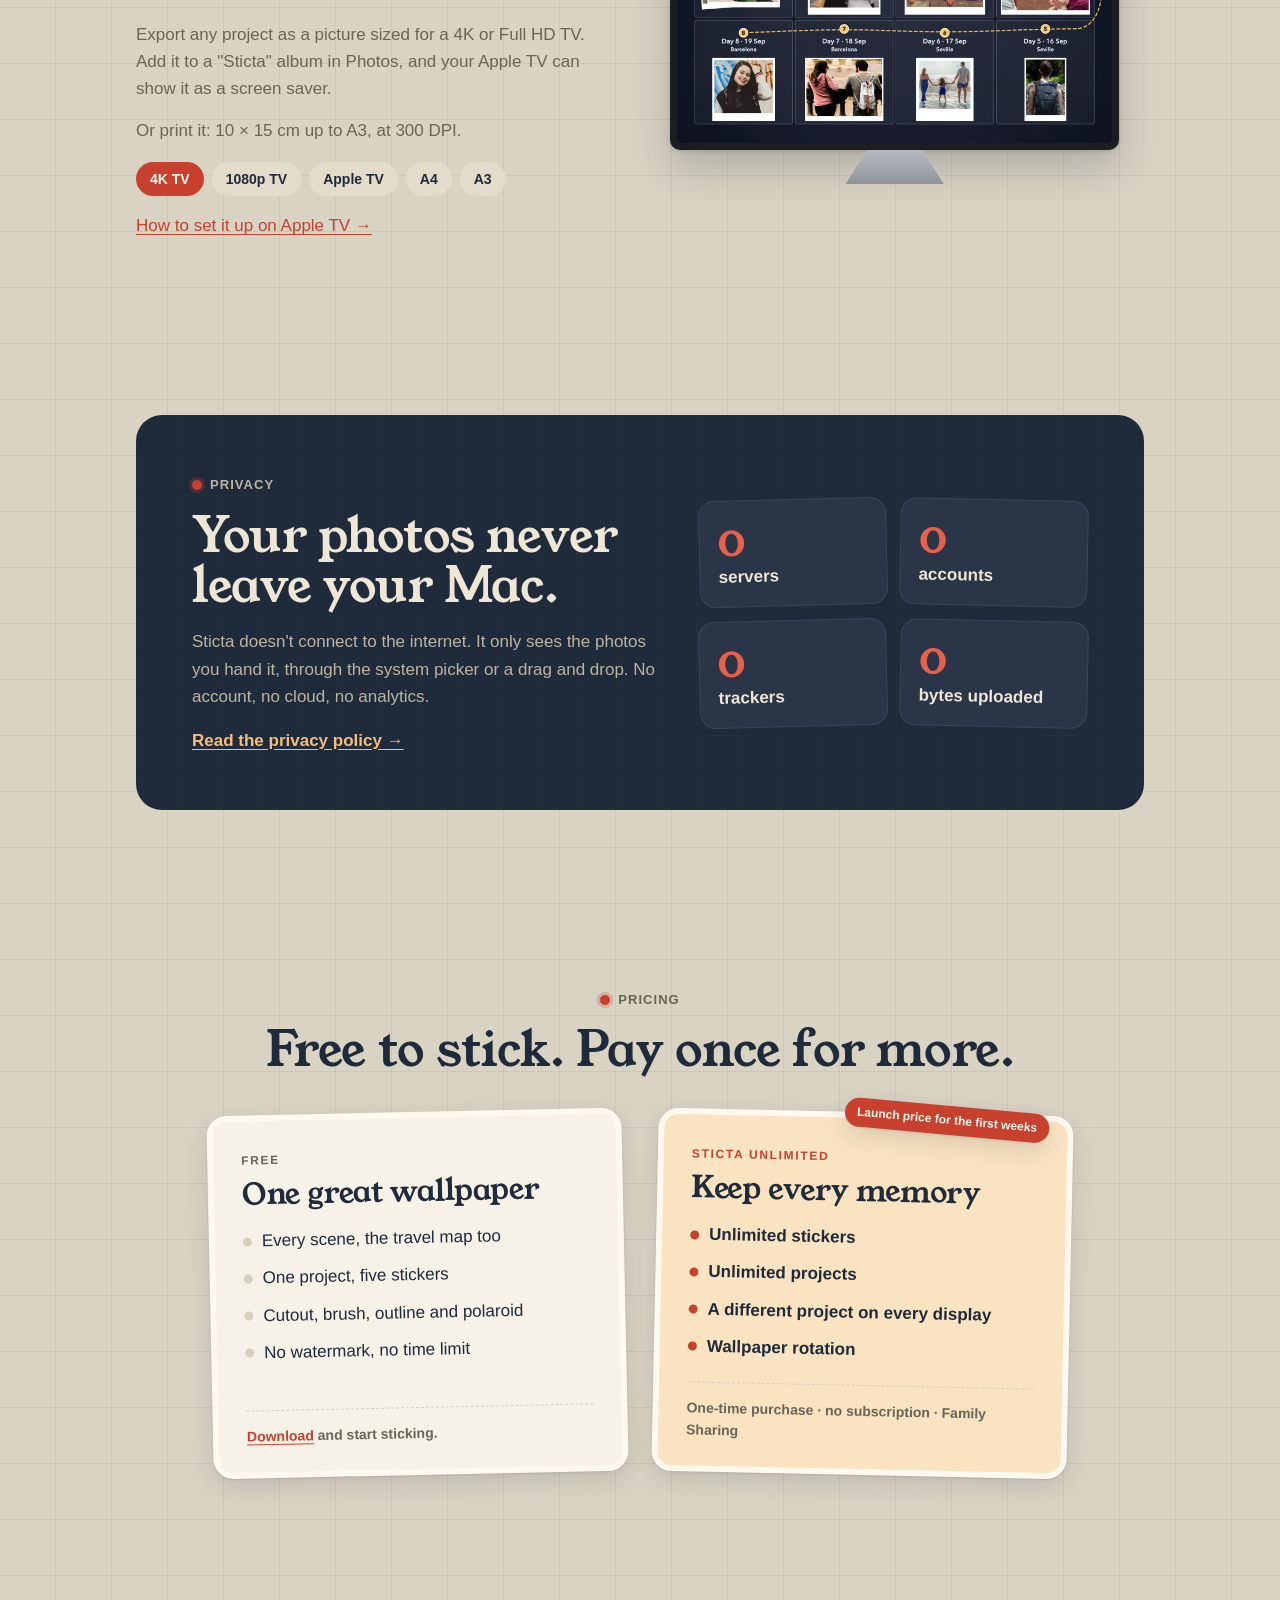
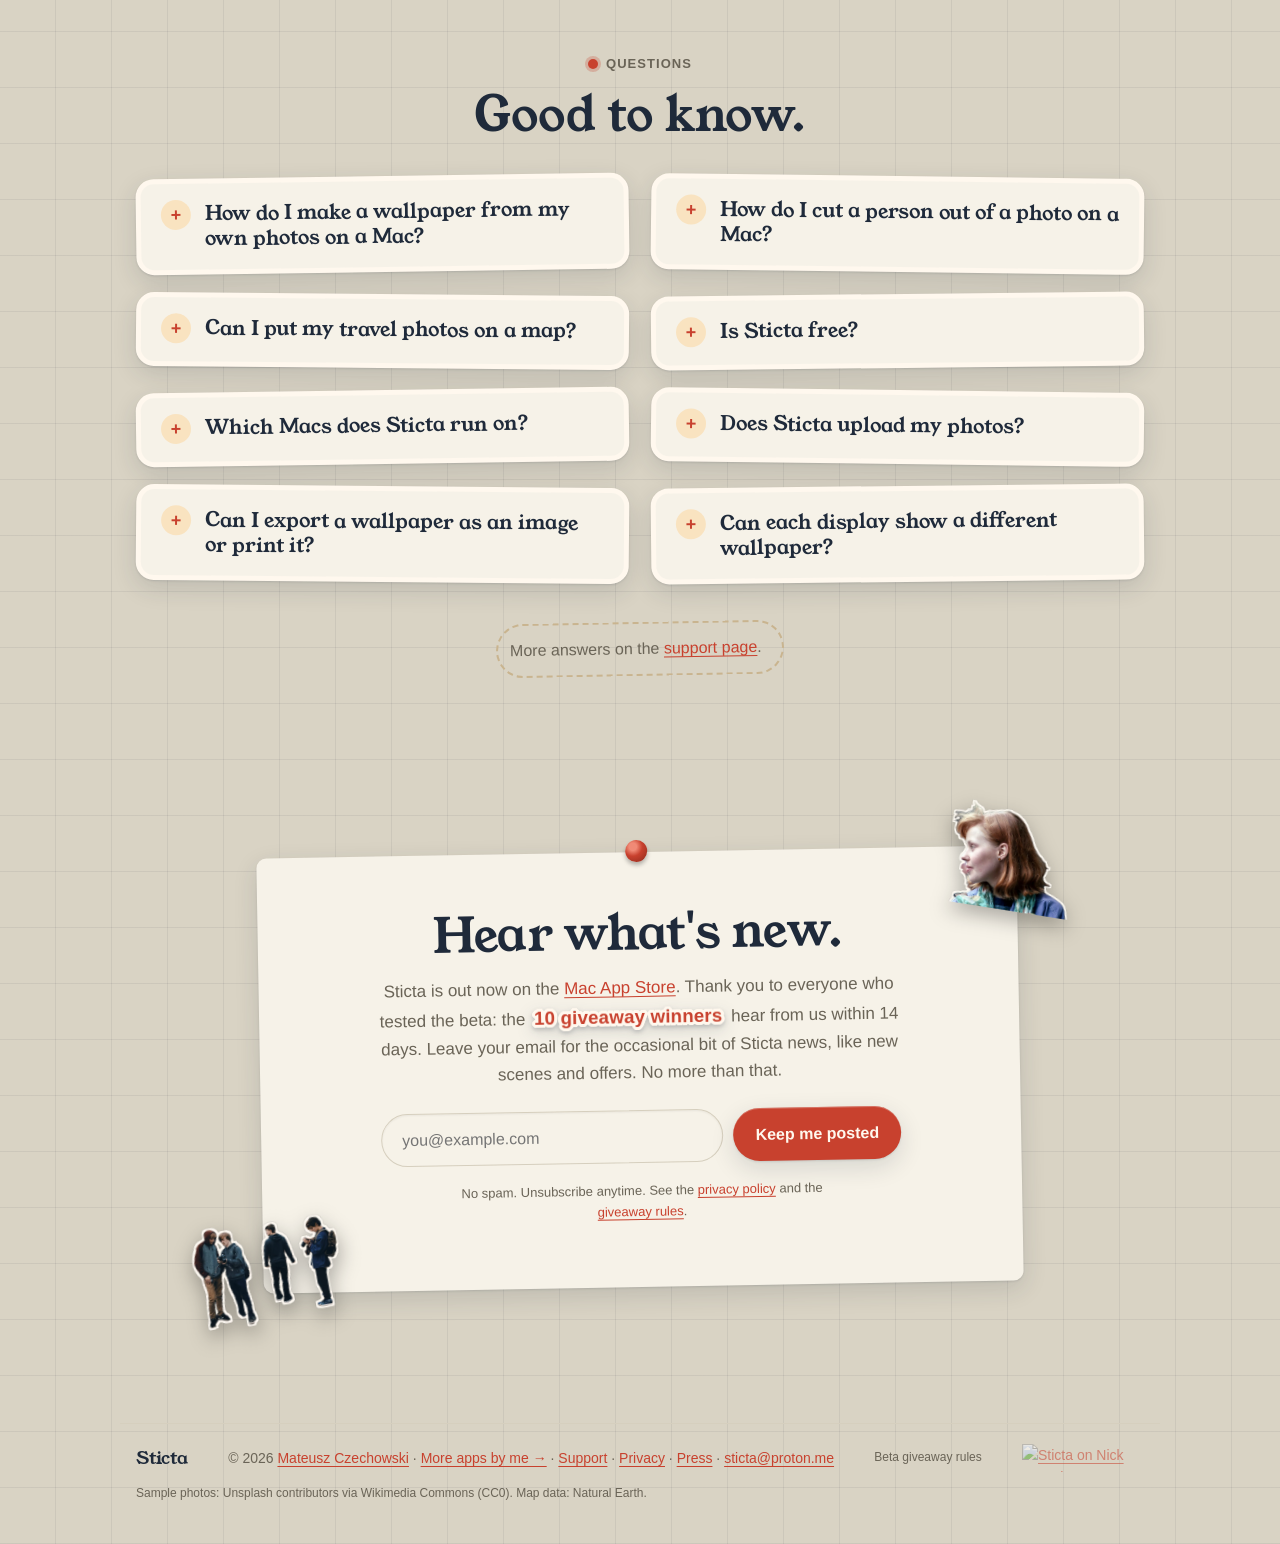
==== commit 5cb37e9a: "Add Nick Launches badge to footer Co-Authored-By: Claude Sonnet 5.5 <noreply@anthropic.com>" ====
--- a/index.html
+++ b/index.html
@@ -599,6 +599,7 @@
     <span class="display">Sticta</span>
     <span>© 2026 <a href="https://mateuszczechowski.github.io/">Mateusz Czechowski</a> · <a href="https://mateuszczechowski.github.io/">More apps by me →</a> · <a href="support">Support</a> · <a href="privacy">Privacy</a> · <a href="press">Press</a> · <a href="mailto:sticta@proton.me">sticta@proton.me</a></span>
     <a class="fine" href="giveaway">Beta giveaway rules</a>
+    <a class="nl-badge" href="https://nicklaunches.com/products/sticta/" target="_blank" rel="noopener"><picture><source srcset="https://nicklaunches.com/badges/featured-dark.png" media="(prefers-color-scheme: dark)"><img src="https://nicklaunches.com/badges/featured.png" alt="Sticta on Nick Launches" width="122" height="28"></picture></a>
     <span class="credits">Sample photos: Unsplash contributors via Wikimedia Commons (CC0). Map data: Natural Earth.</span>
   </div>
 </footer>
--- a/style.css
+++ b/style.css
@@ -306,6 +306,9 @@
 .foot .display { font-size: 18px; color: var(--ink); }
 .foot .fine { font-size: 12px; color: var(--mute); text-decoration: none; }
 .foot .fine:hover { color: var(--accent); text-decoration: underline; }
+.foot .nl-badge { display: inline-flex; opacity: .55; transition: opacity .15s; }
+.foot .nl-badge:hover { opacity: 1; }
+.foot .nl-badge img { width: 122px; height: 28px; display: block; }
 
 /* ---------- responsive ---------- */
 @media (max-width: 860px) {
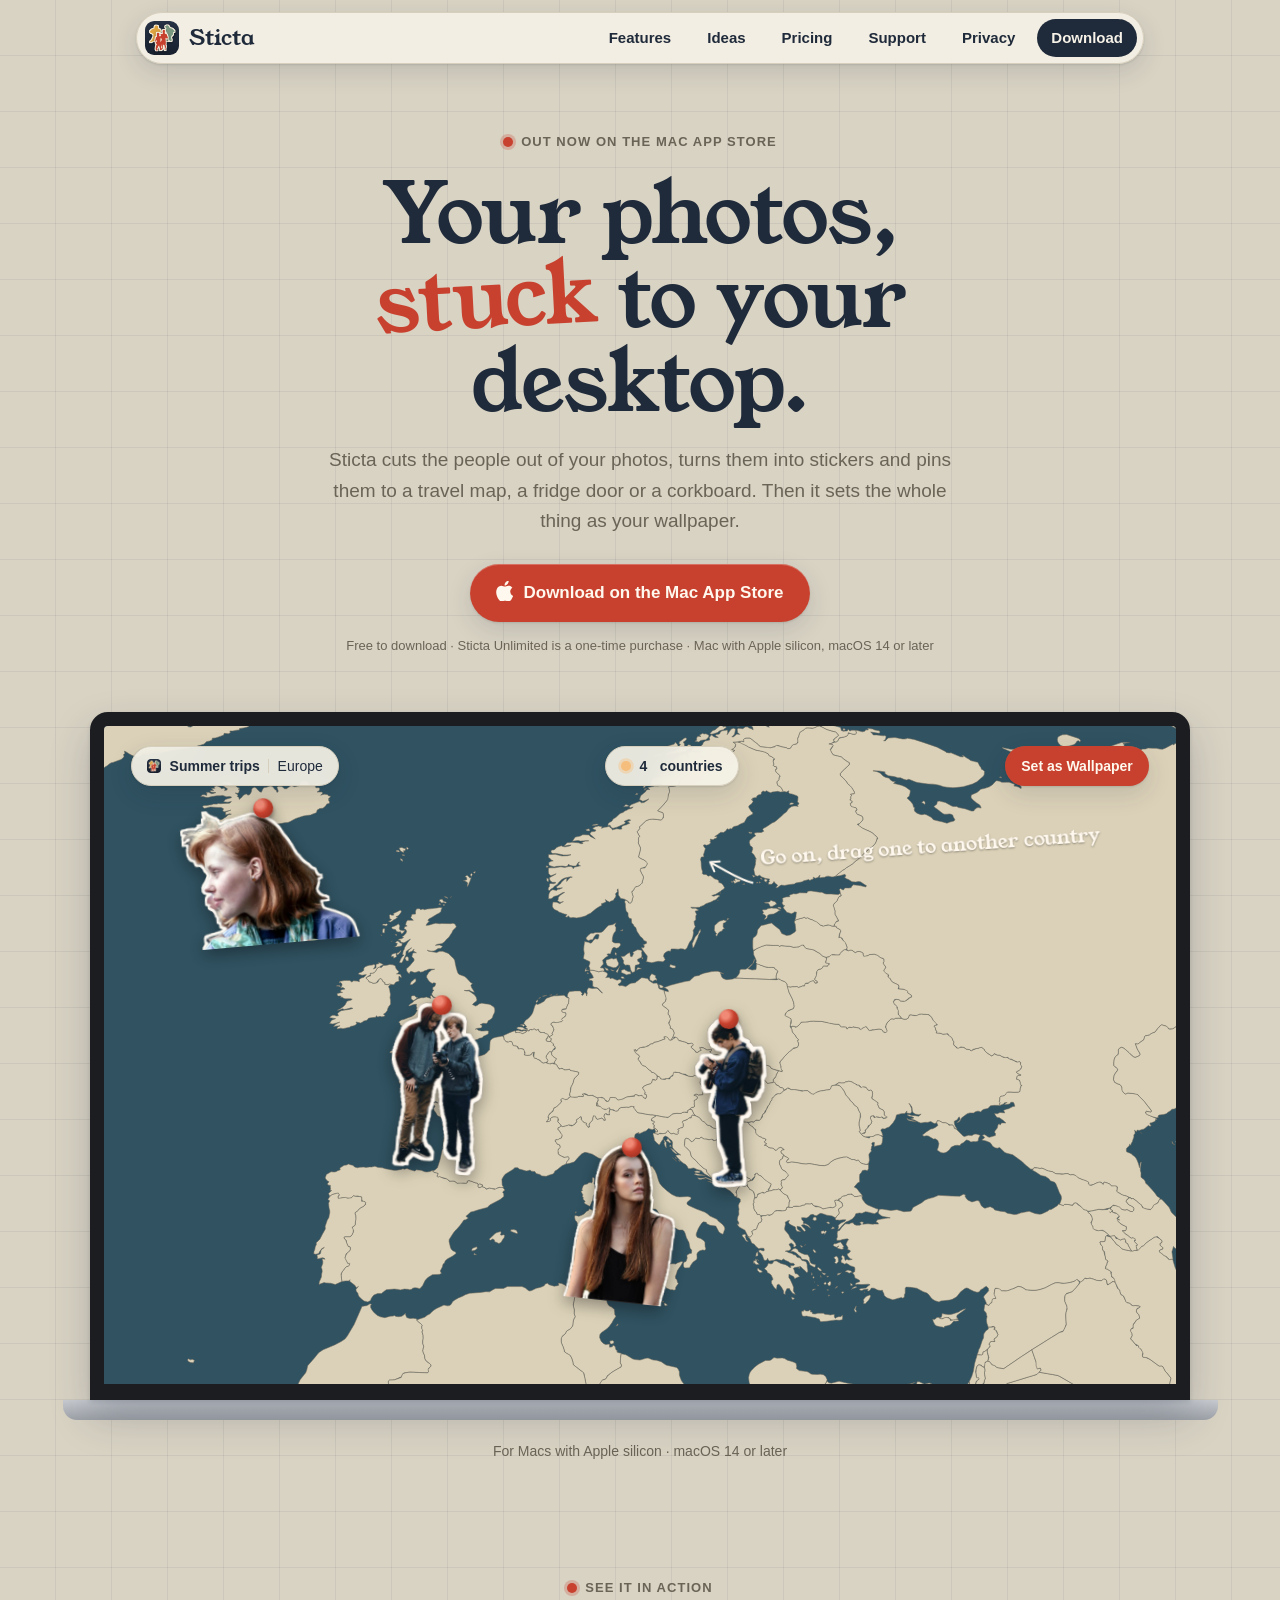
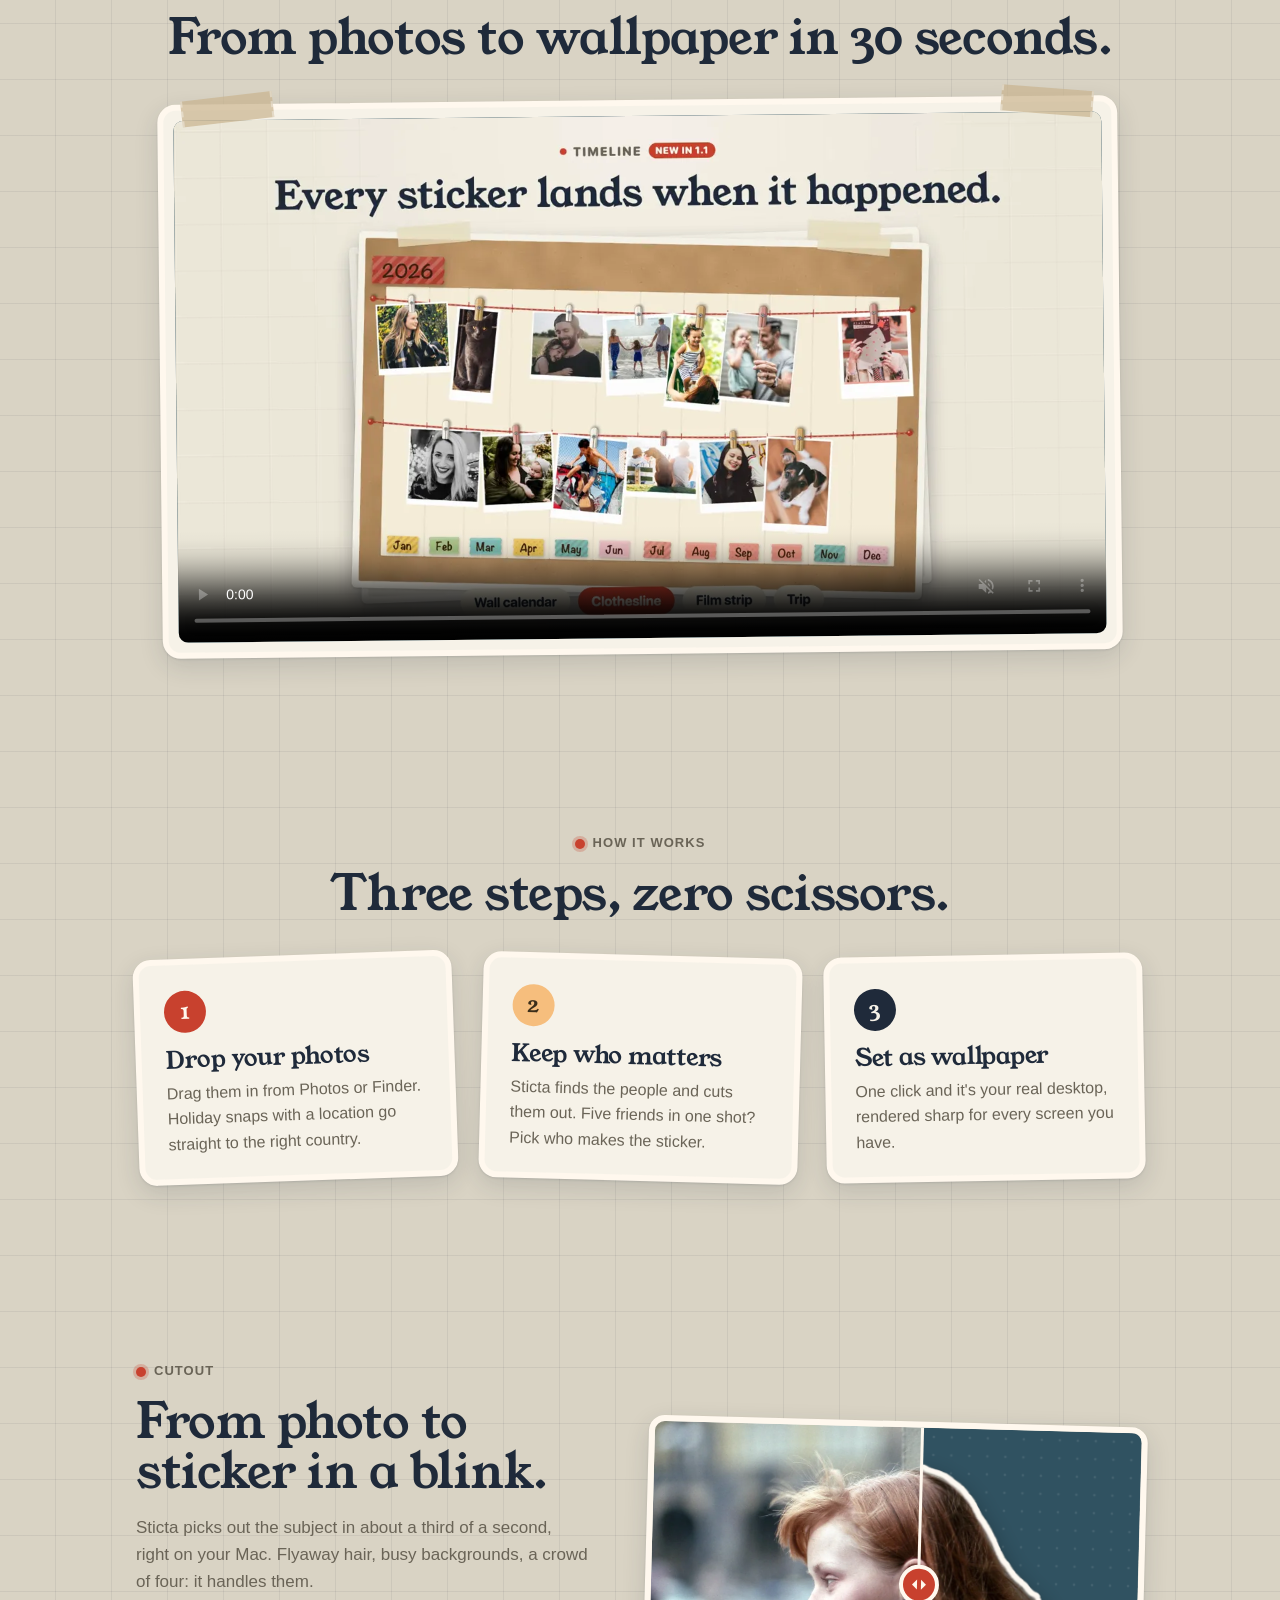
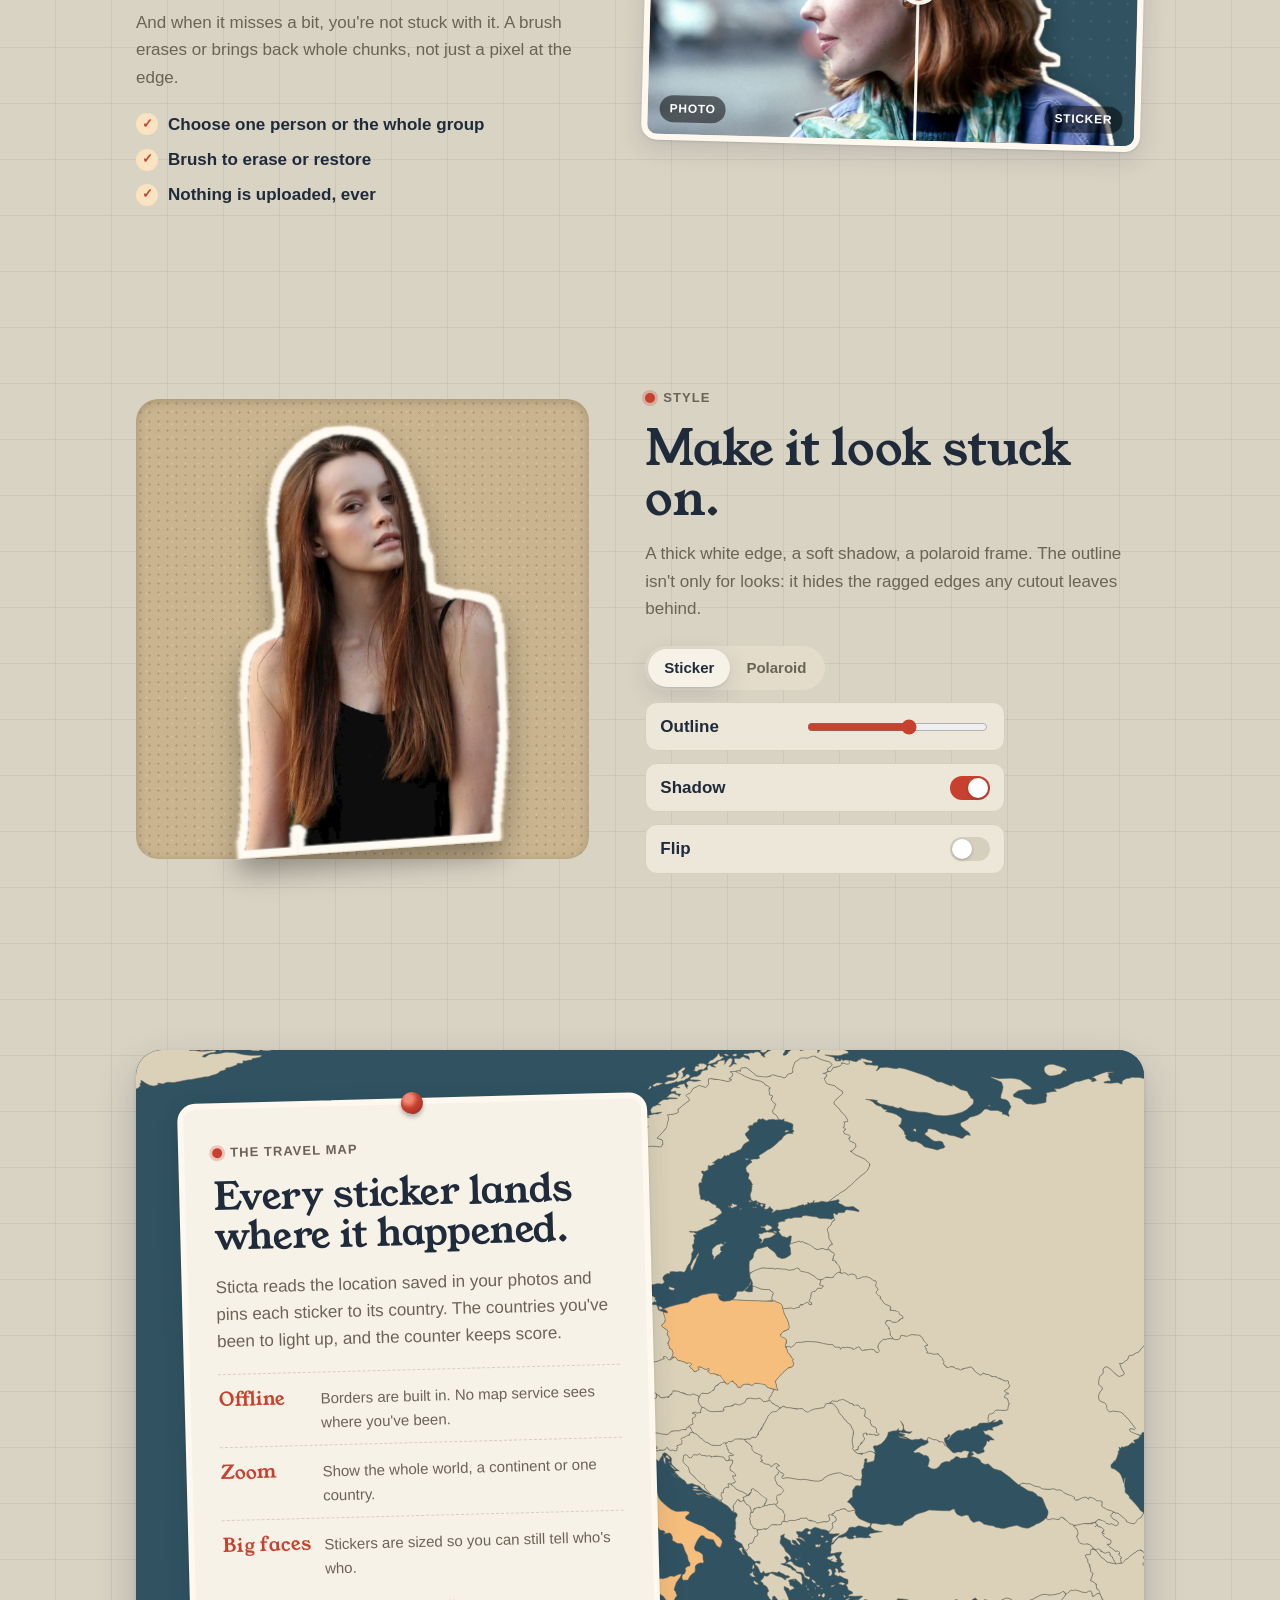
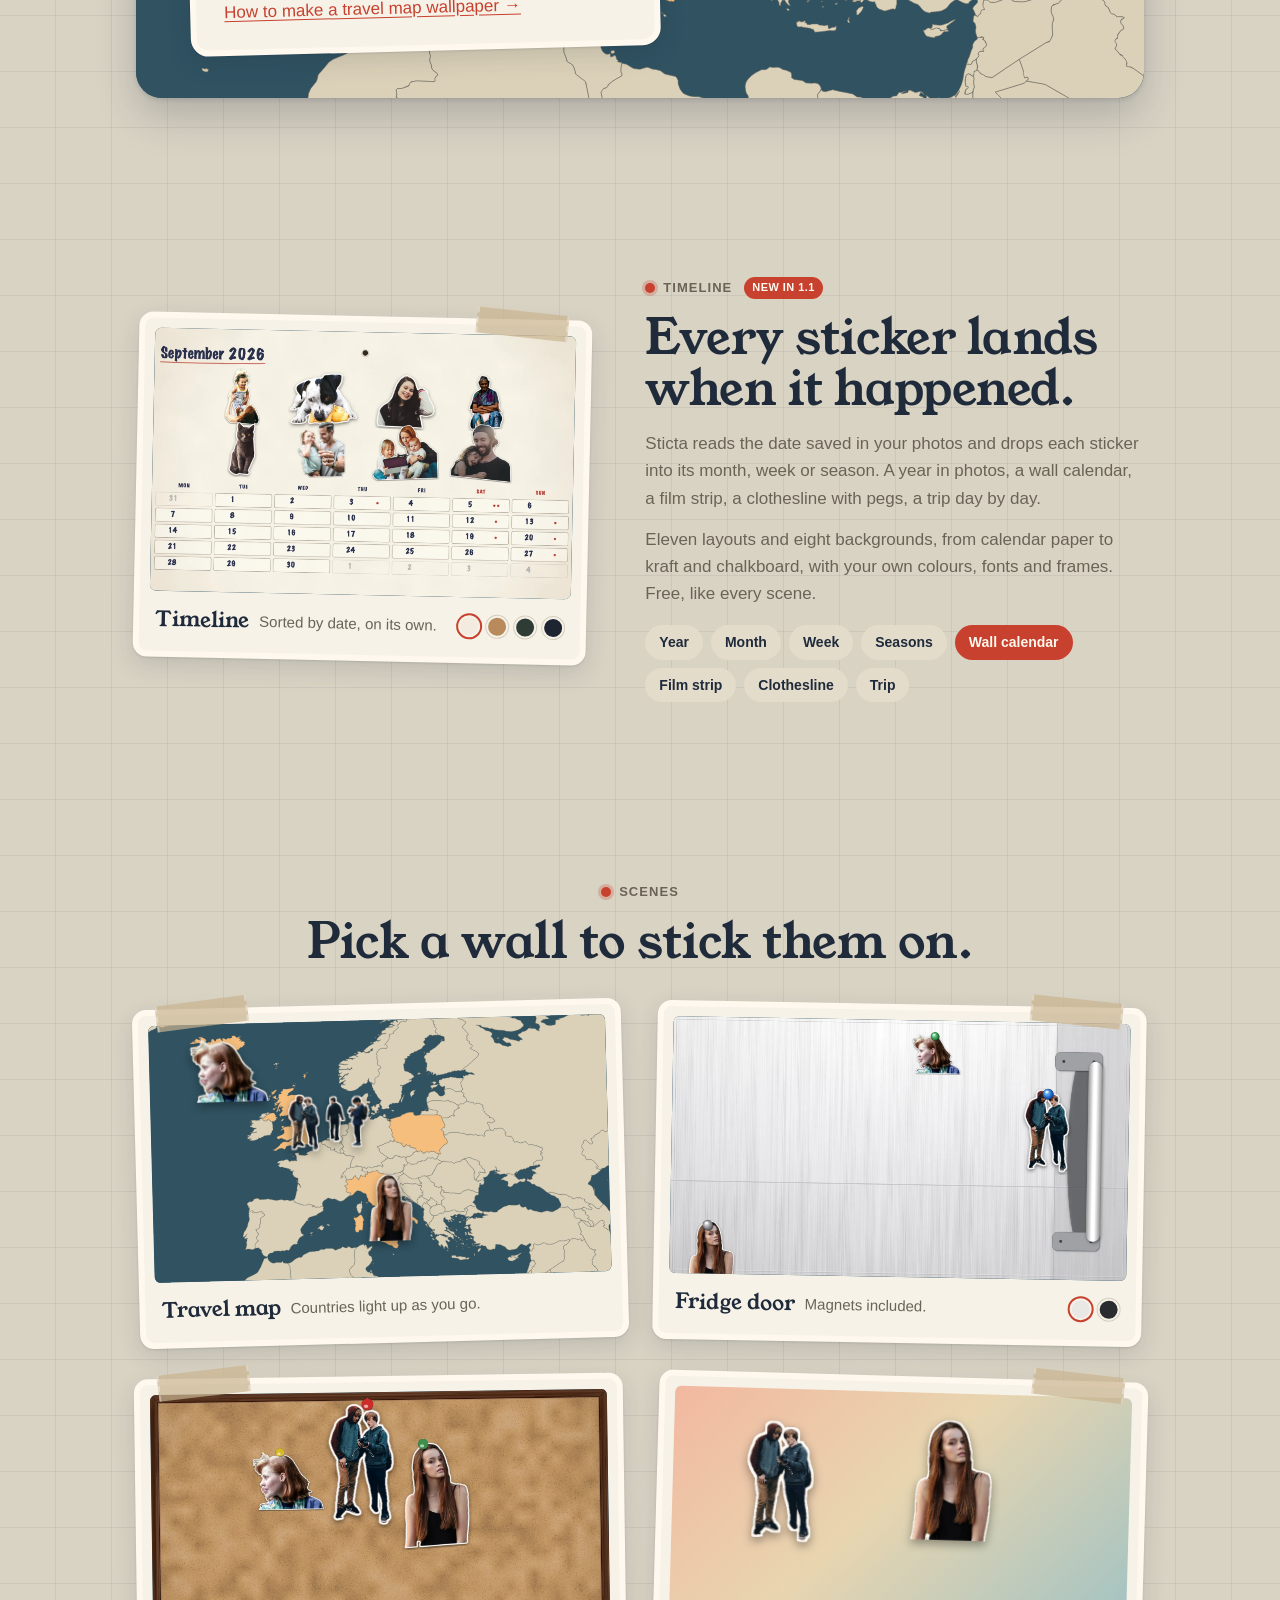
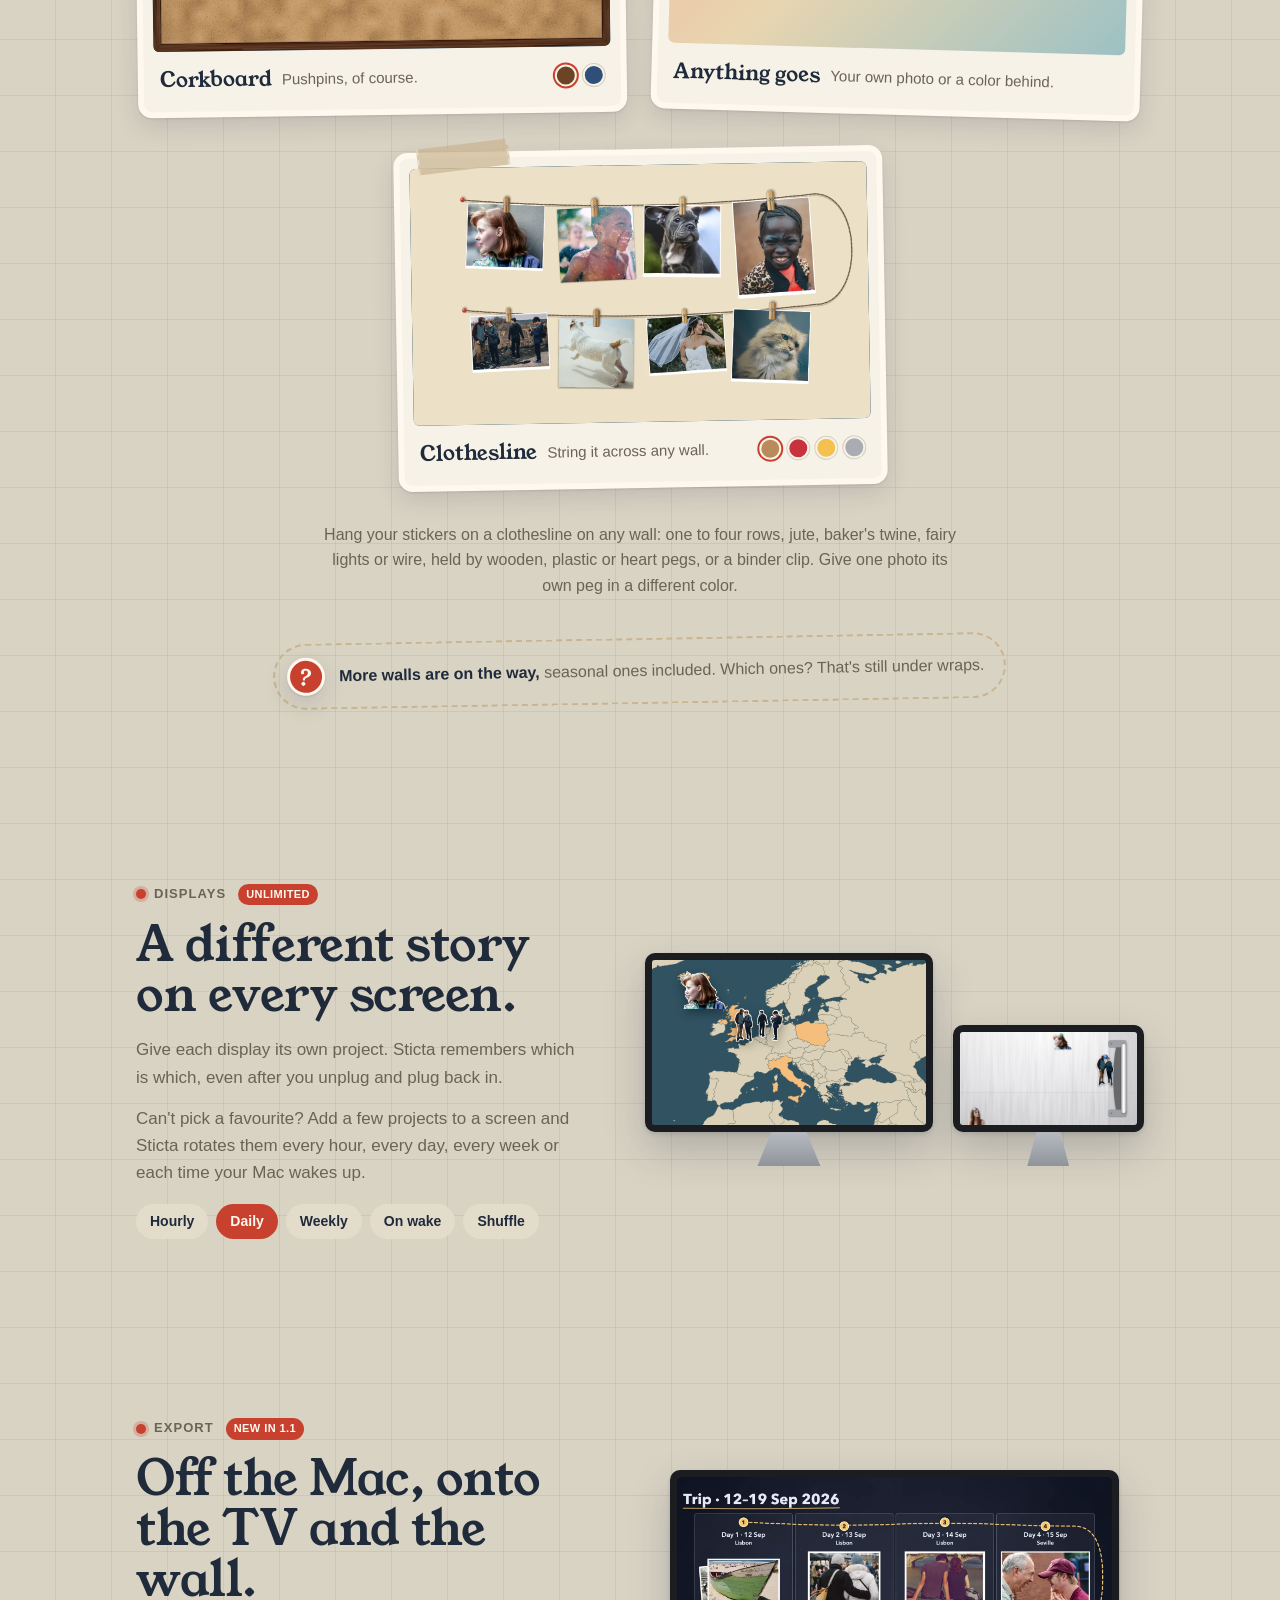
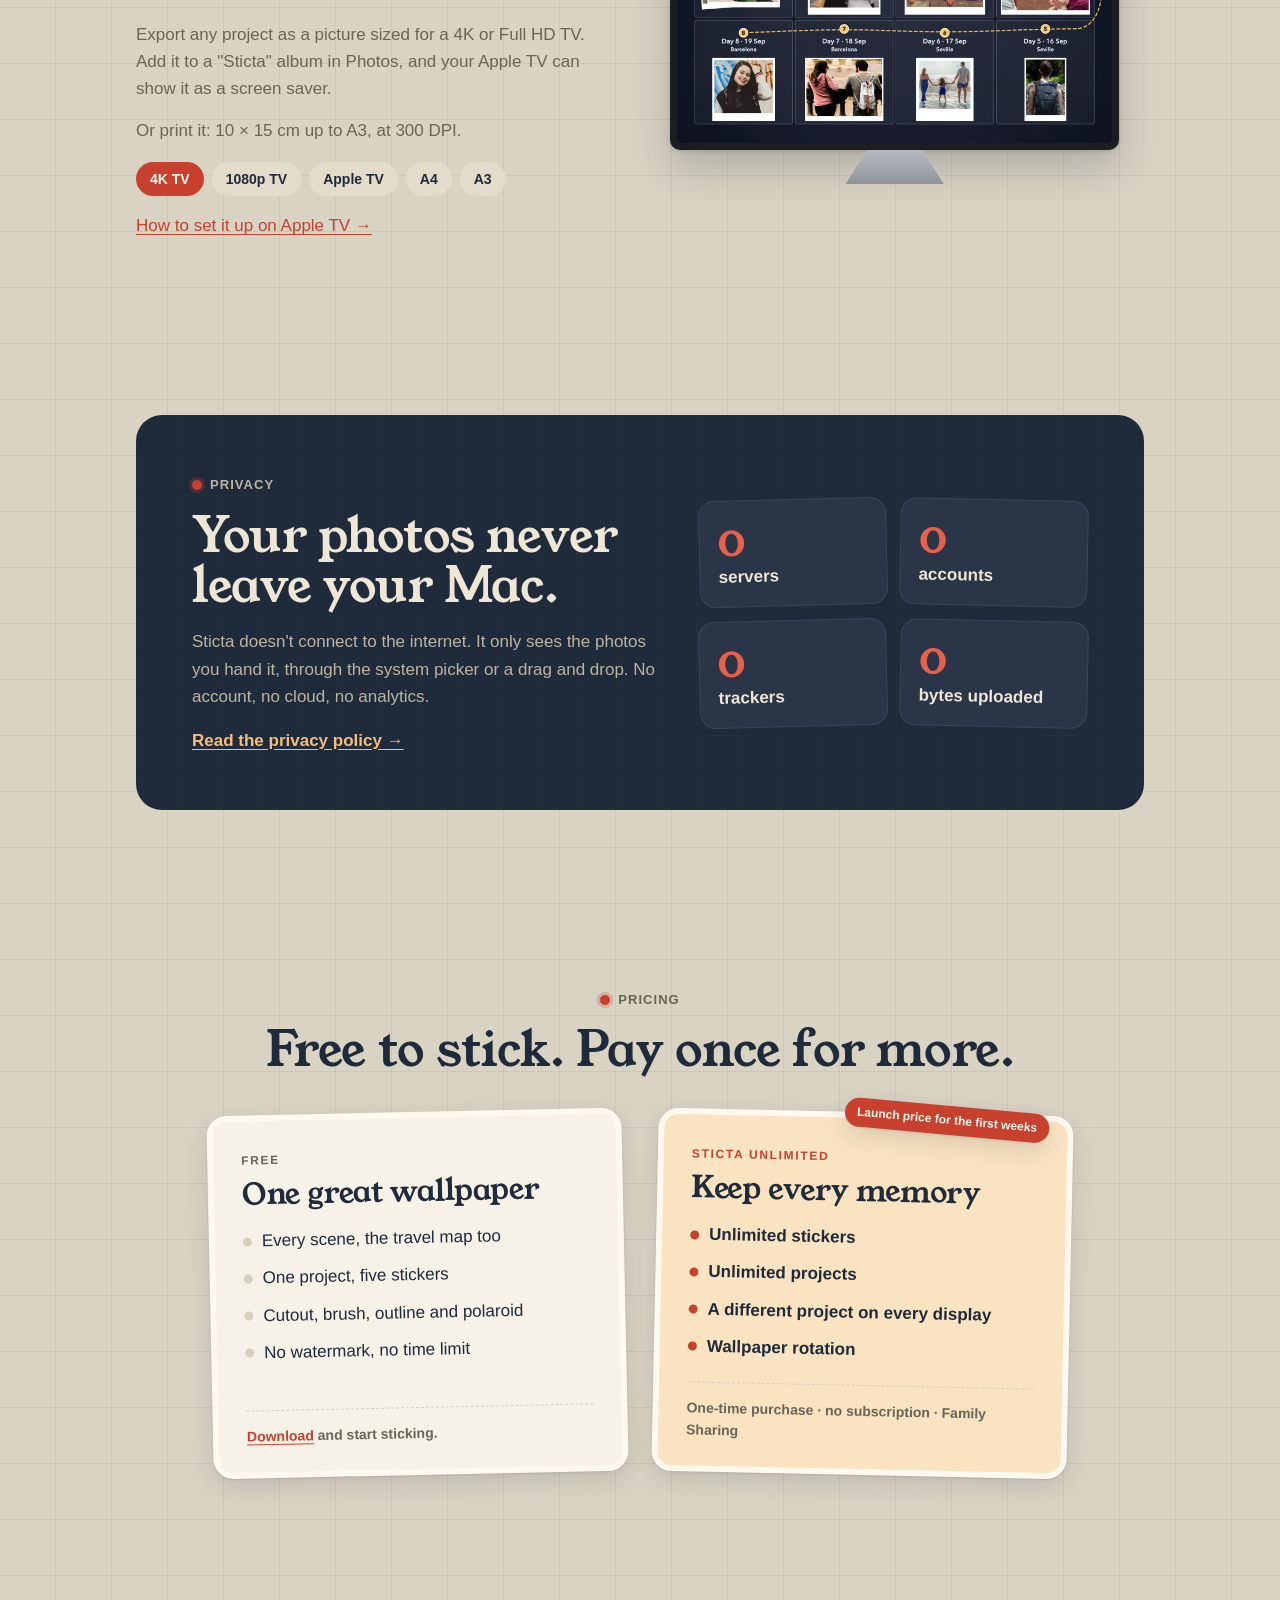
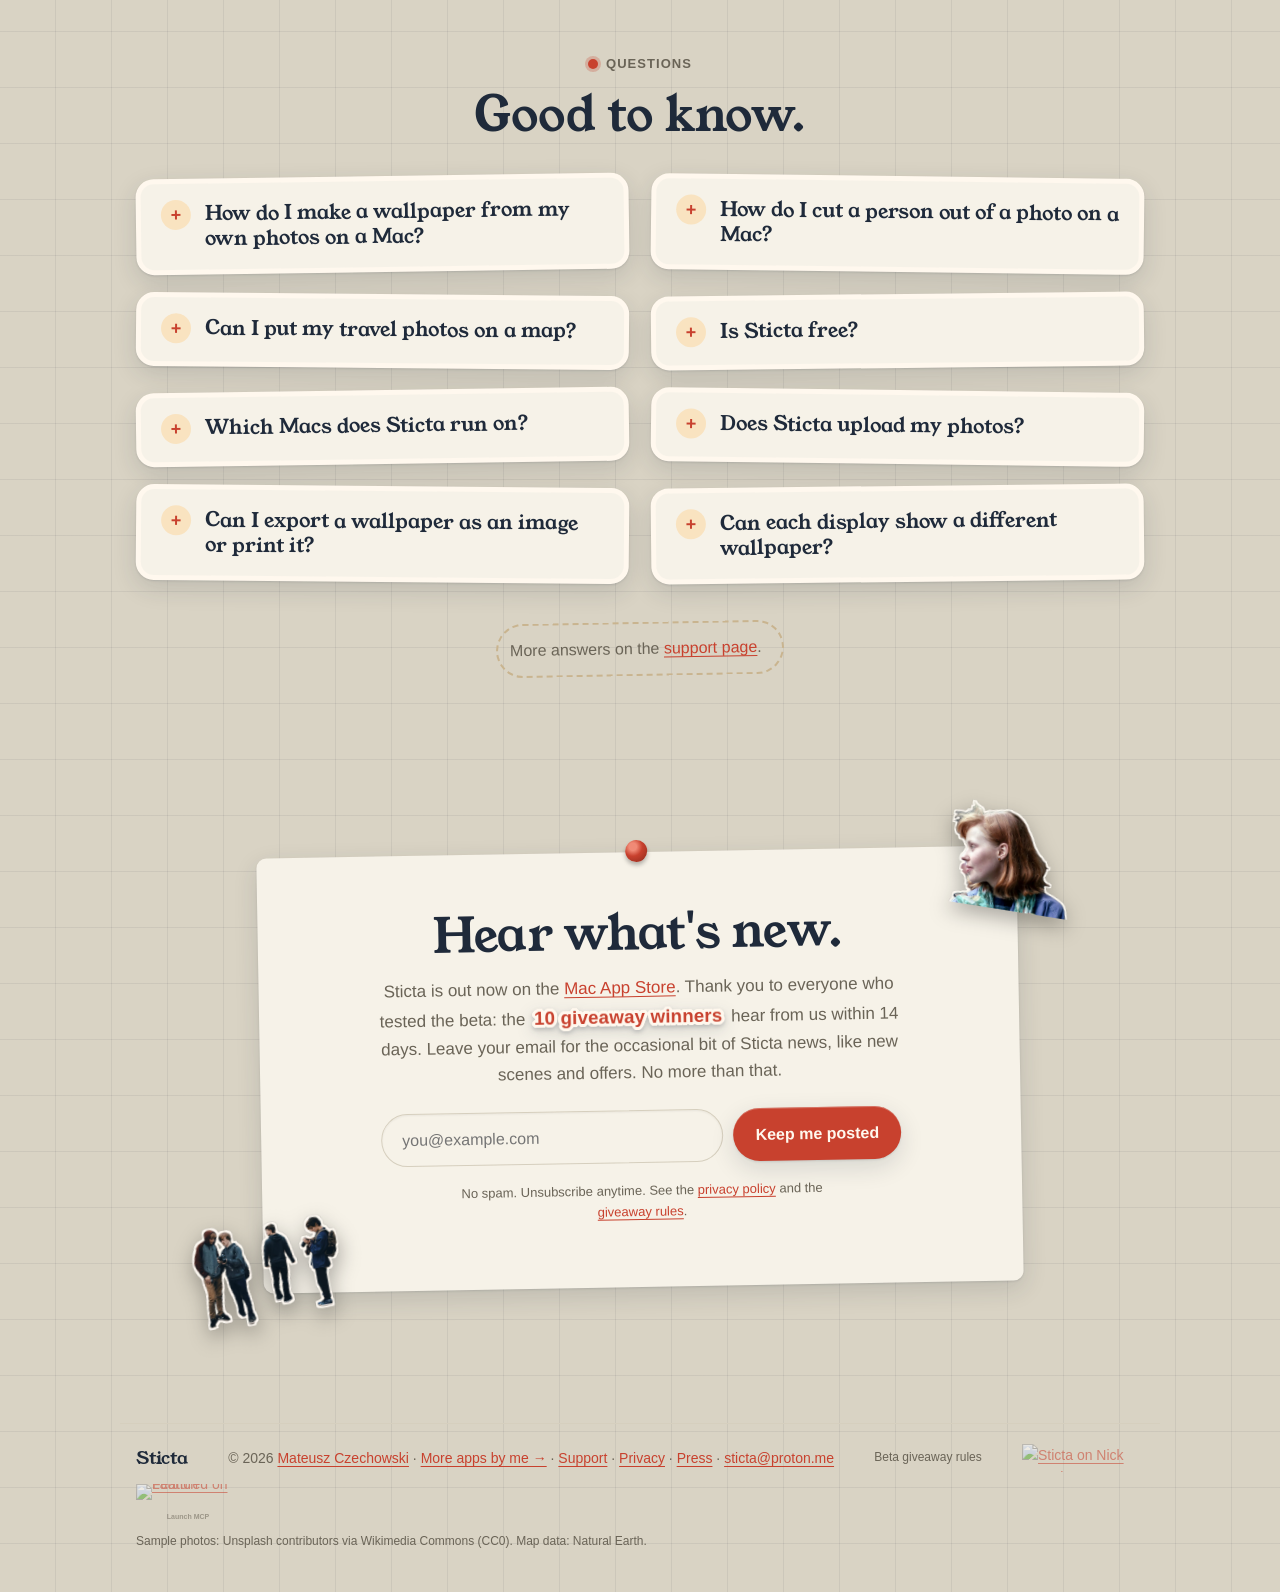
==== commit a5f6990f: "Add Launch badge to footer Co-Authored-By: Claude Sonnet 5.5 <noreply@anthropic.com>" ====
--- a/index.html
+++ b/index.html
@@ -600,6 +600,7 @@
     <span>© 2026 <a href="https://mateuszczechowski.github.io/">Mateusz Czechowski</a> · <a href="https://mateuszczechowski.github.io/">More apps by me →</a> · <a href="support">Support</a> · <a href="privacy">Privacy</a> · <a href="press">Press</a> · <a href="mailto:sticta@proton.me">sticta@proton.me</a></span>
     <a class="fine" href="giveaway">Beta giveaway rules</a>
     <a class="nl-badge" href="https://nicklaunches.com/products/sticta/" target="_blank" rel="noopener"><picture><source srcset="https://nicklaunches.com/badges/featured-dark.png" media="(prefers-color-scheme: dark)"><img src="https://nicklaunches.com/badges/featured.png" alt="Sticta on Nick Launches" width="122" height="28"></picture></a>
+    <span class="ll-badge"><a href="https://tools.launchllama.co/products/sticta?utm_source=badge&utm_medium=referral" target="_blank" rel="noopener noreferrer"><img src="https://tools.launchllama.co/featured-badge.png?v=2" alt="Featured on Launch" width="200" height="52"></a><a class="ll-mcp" href="https://launchmcp.co/?utm_source=badge&utm_medium=referral" target="_blank" rel="noopener noreferrer">Launch MCP</a></span>
     <span class="credits">Sample photos: Unsplash contributors via Wikimedia Commons (CC0). Map data: Natural Earth.</span>
   </div>
 </footer>
--- a/style.css
+++ b/style.css
@@ -309,6 +309,11 @@
 .foot .nl-badge { display: inline-flex; opacity: .55; transition: opacity .15s; }
 .foot .nl-badge:hover { opacity: 1; }
 .foot .nl-badge img { width: 122px; height: 28px; display: block; }
+.foot .ll-badge { display: inline-flex; flex-direction: column; align-items: center; opacity: .55; transition: opacity .15s; }
+.foot .ll-badge:hover { opacity: 1; }
+.foot .ll-badge a { display: block; line-height: 0; }
+.foot .ll-badge img { width: 104px; height: 27px; display: block; }
+.foot .ll-badge .ll-mcp { margin-top: 2px; font-size: 7px; font-weight: 600; line-height: 1; color: var(--mute); text-decoration: none; }
 
 /* ---------- responsive ---------- */
 @media (max-width: 860px) {
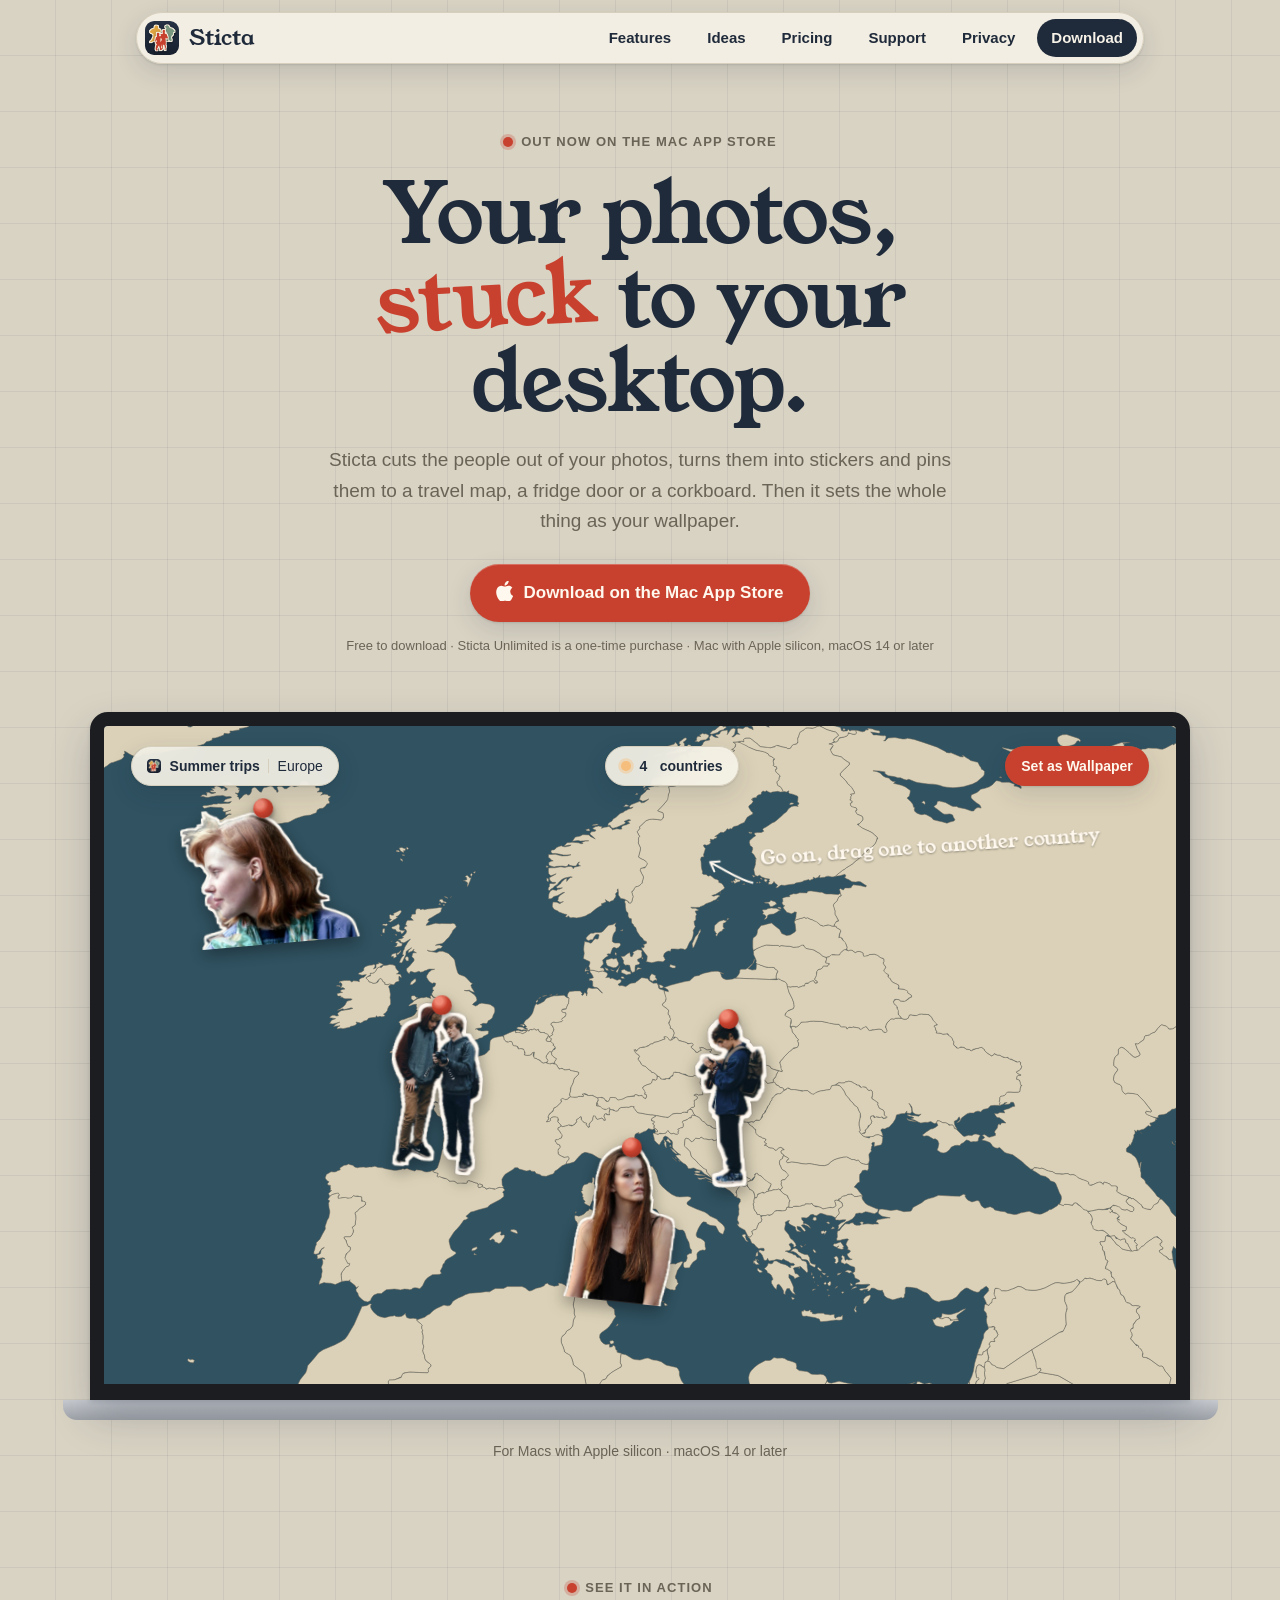
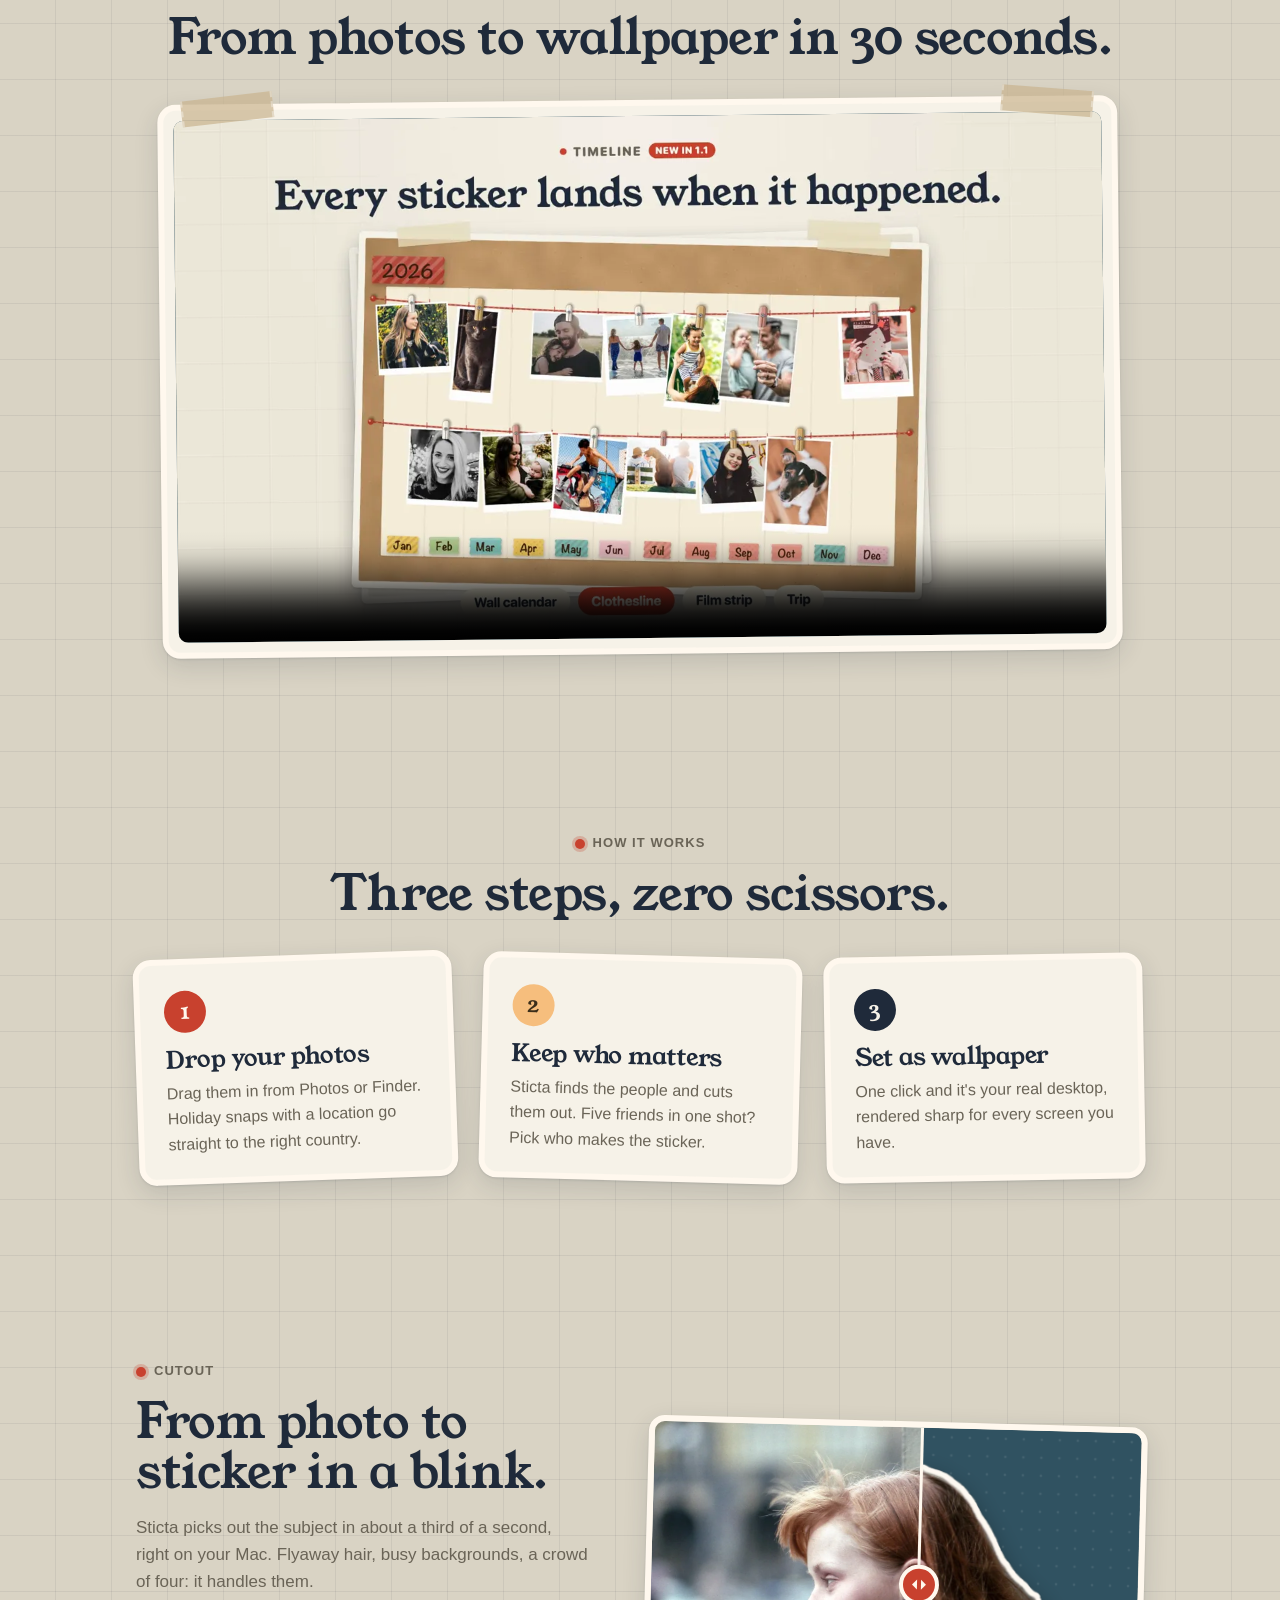
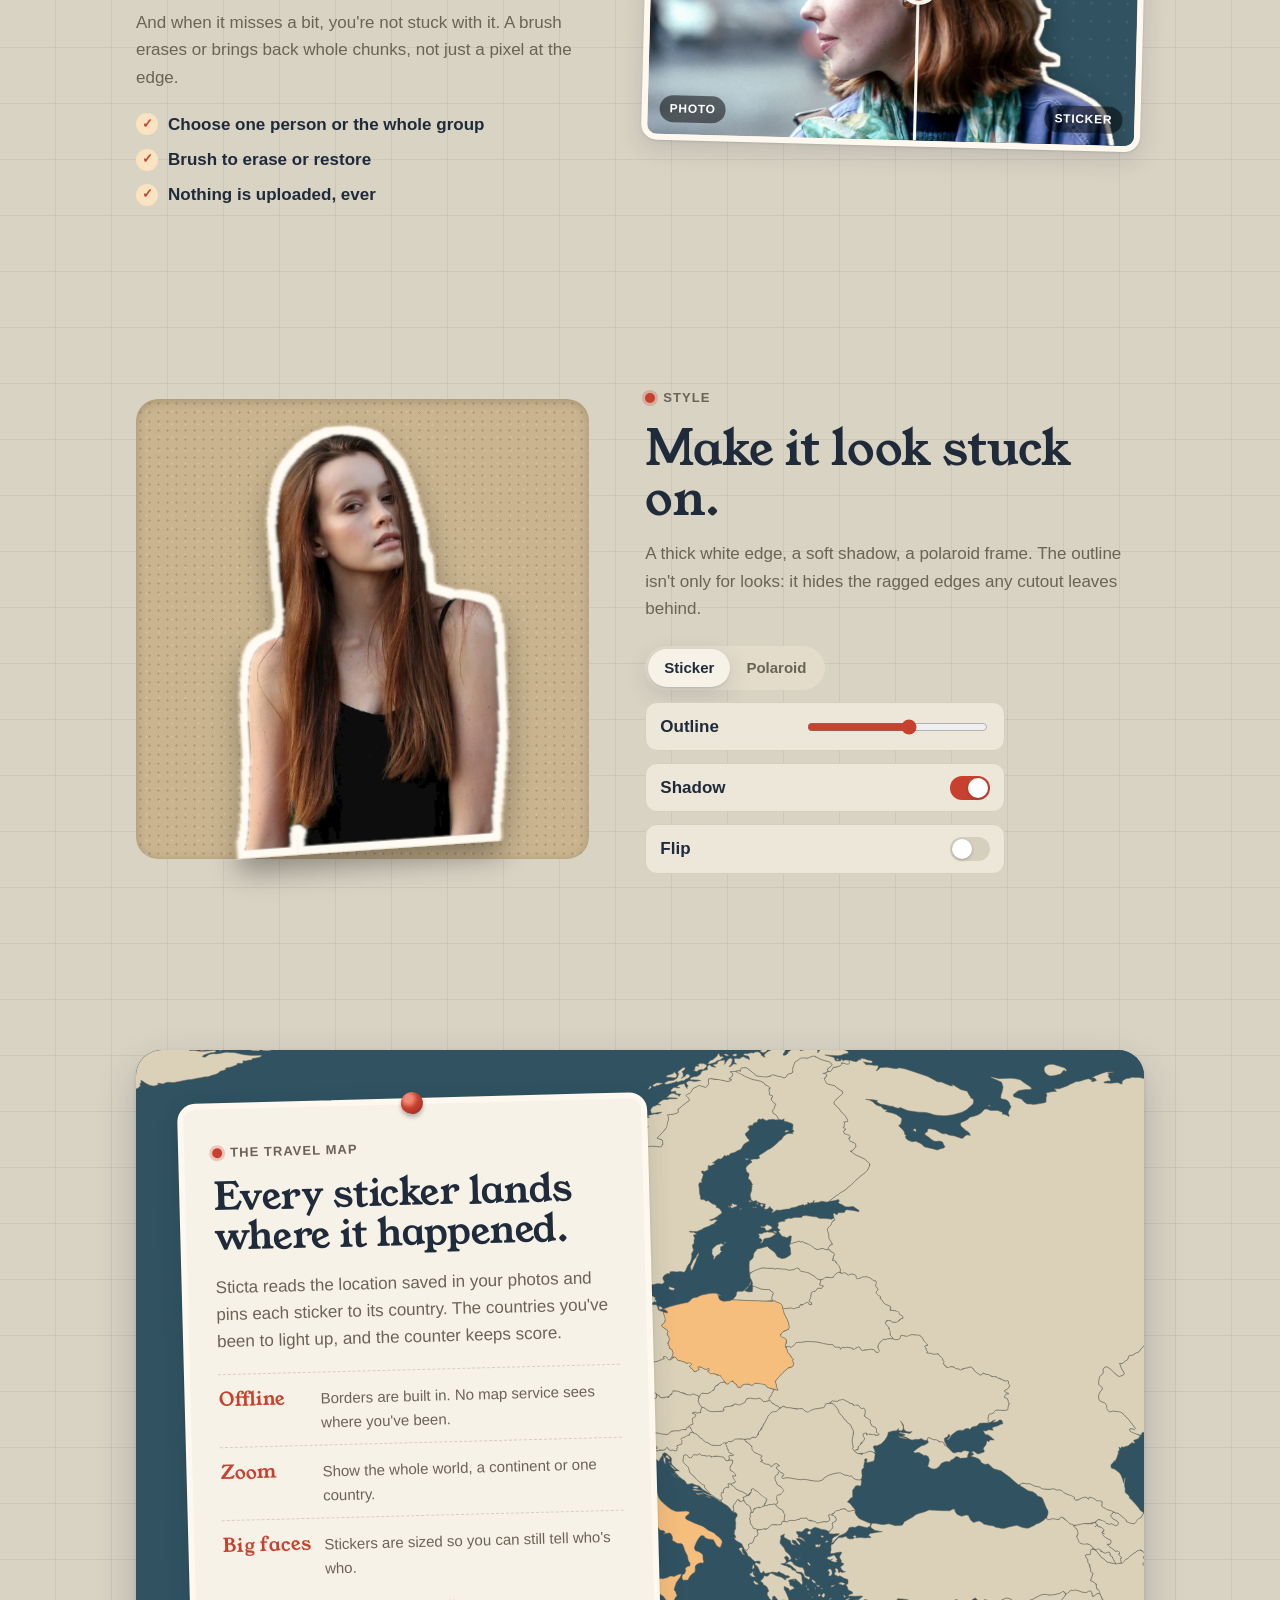
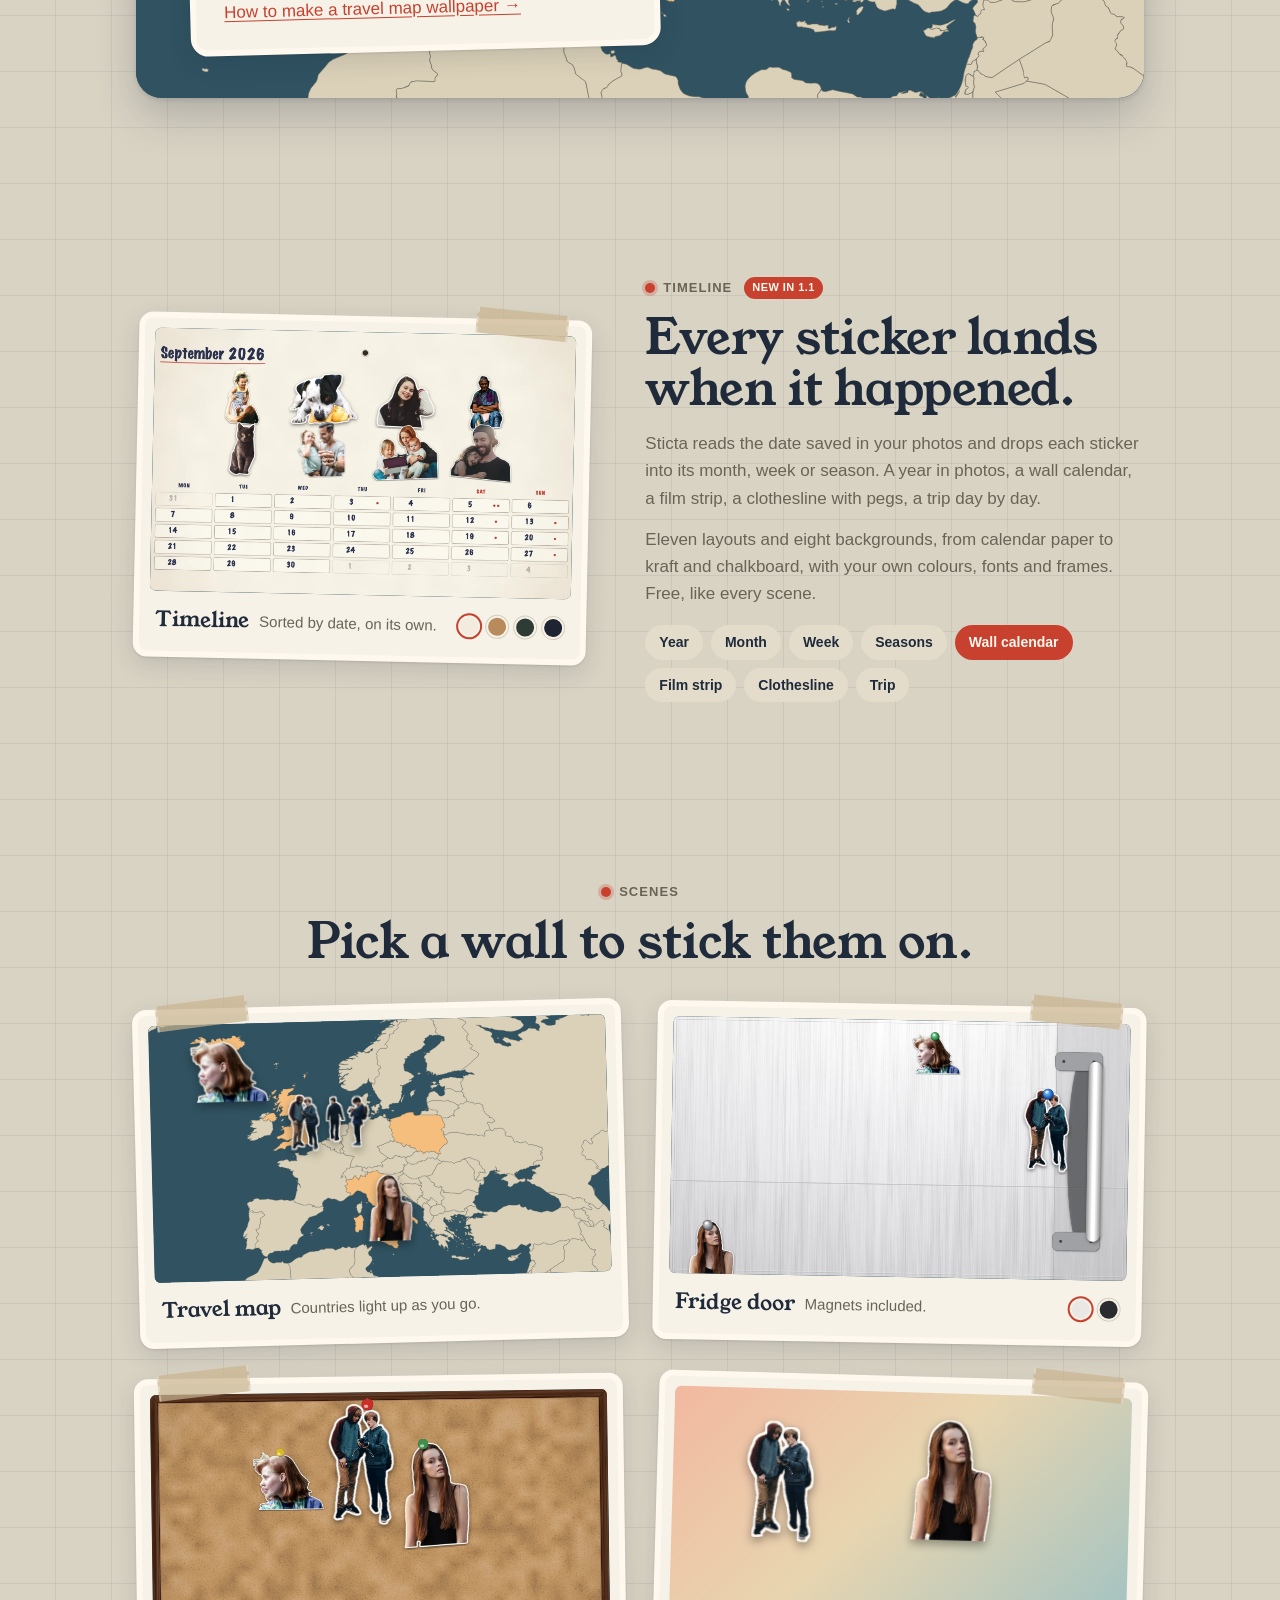
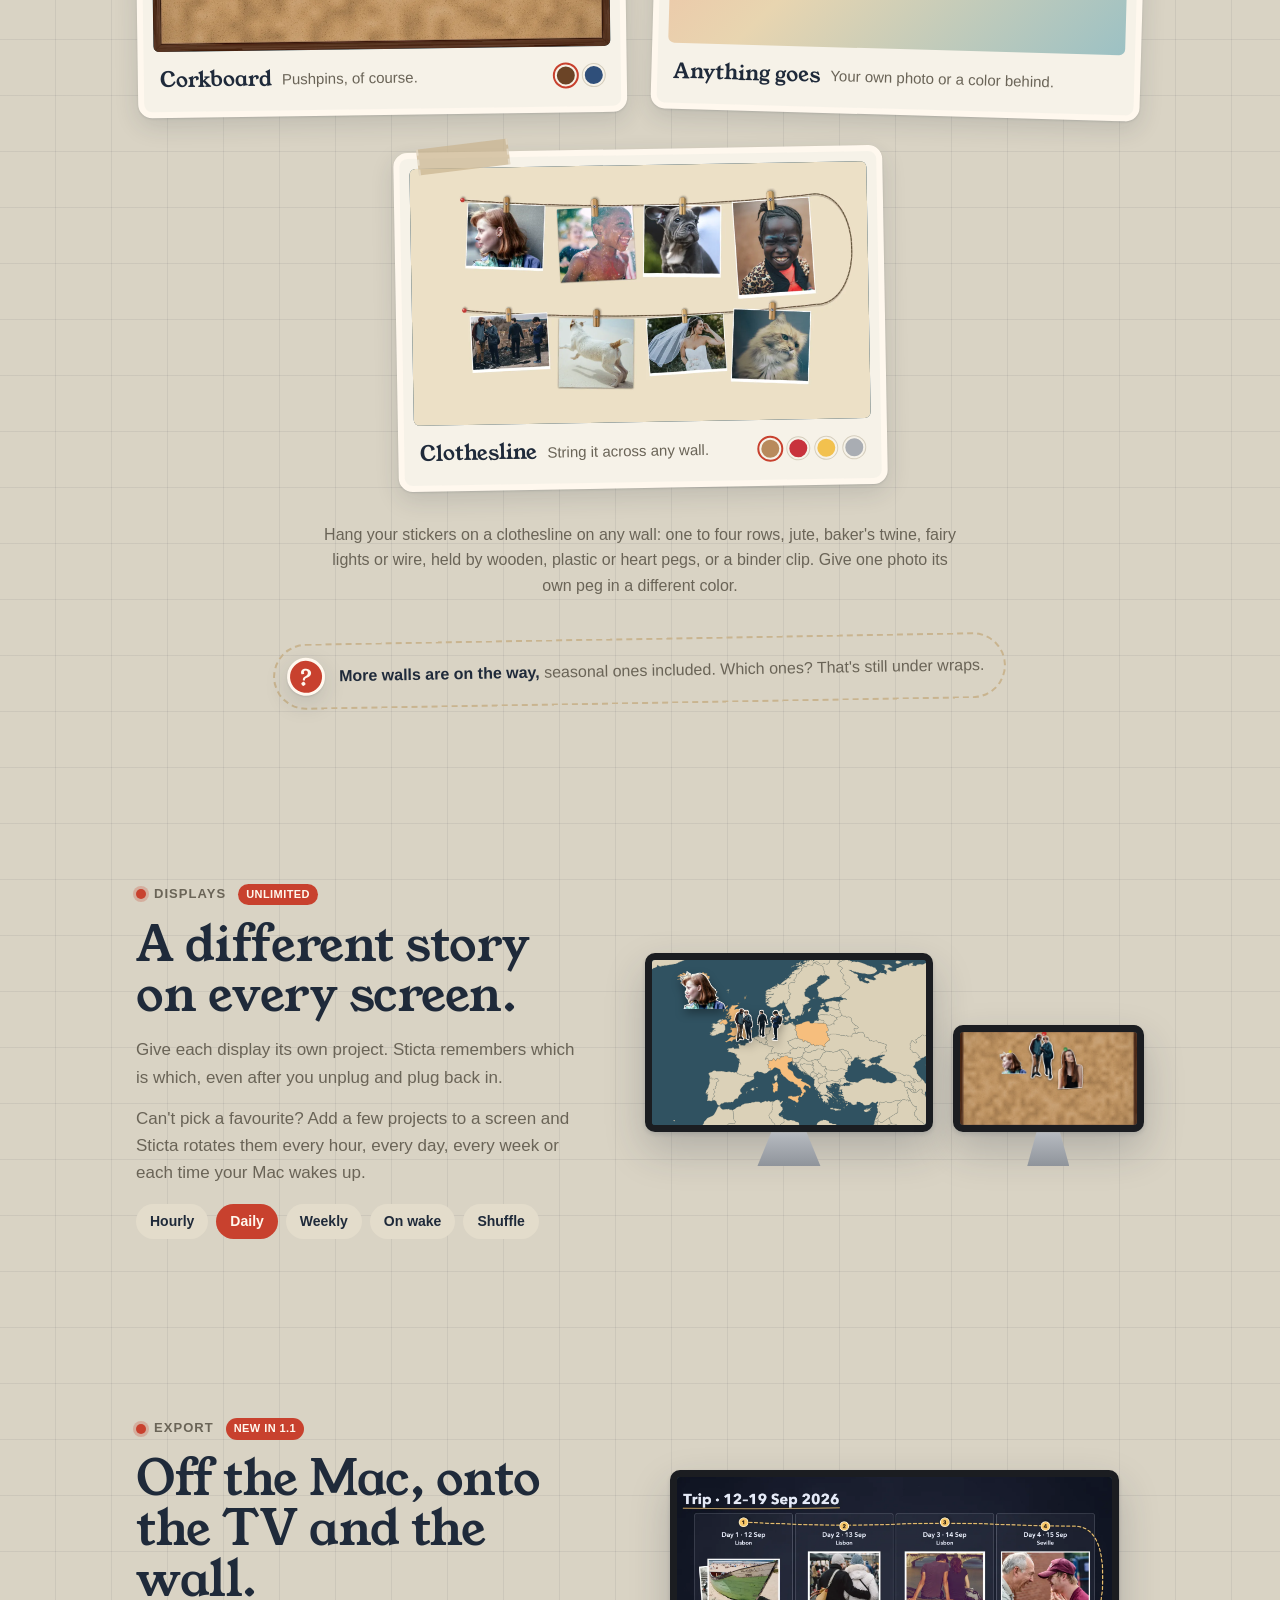
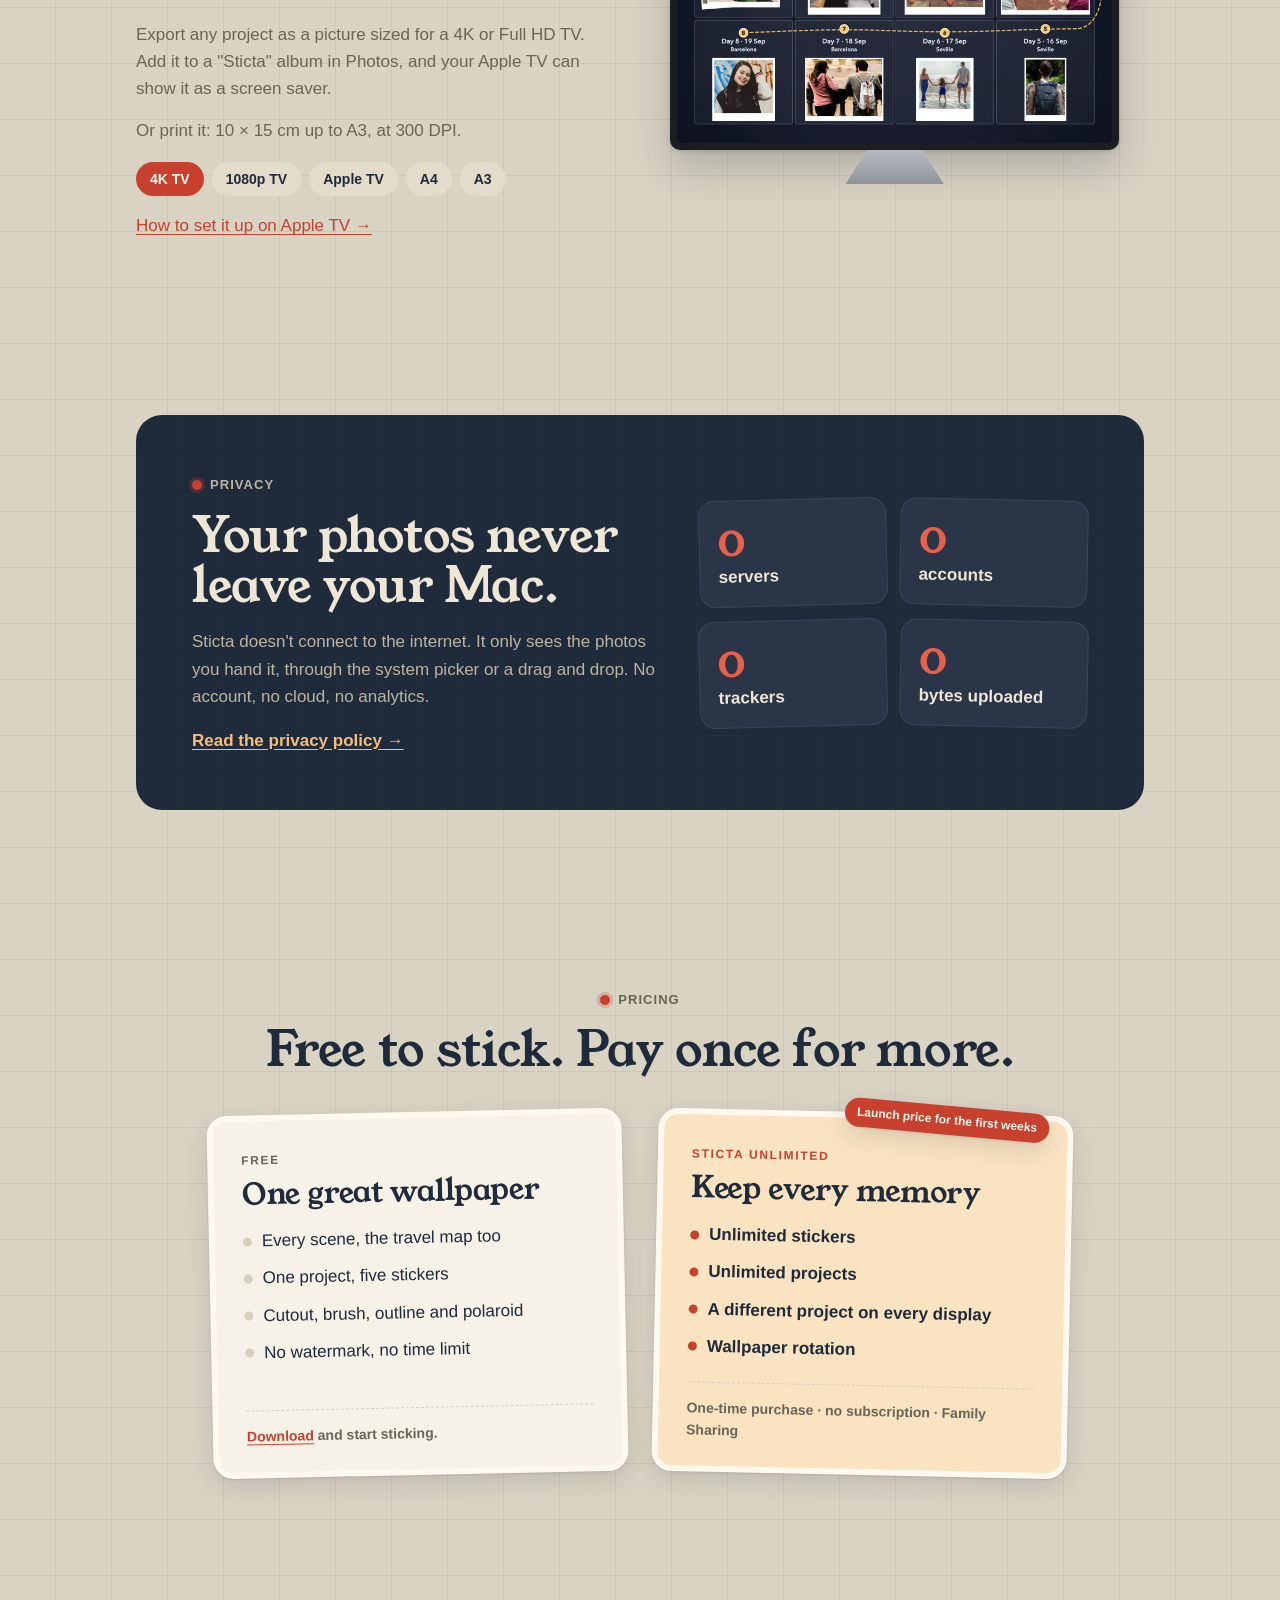
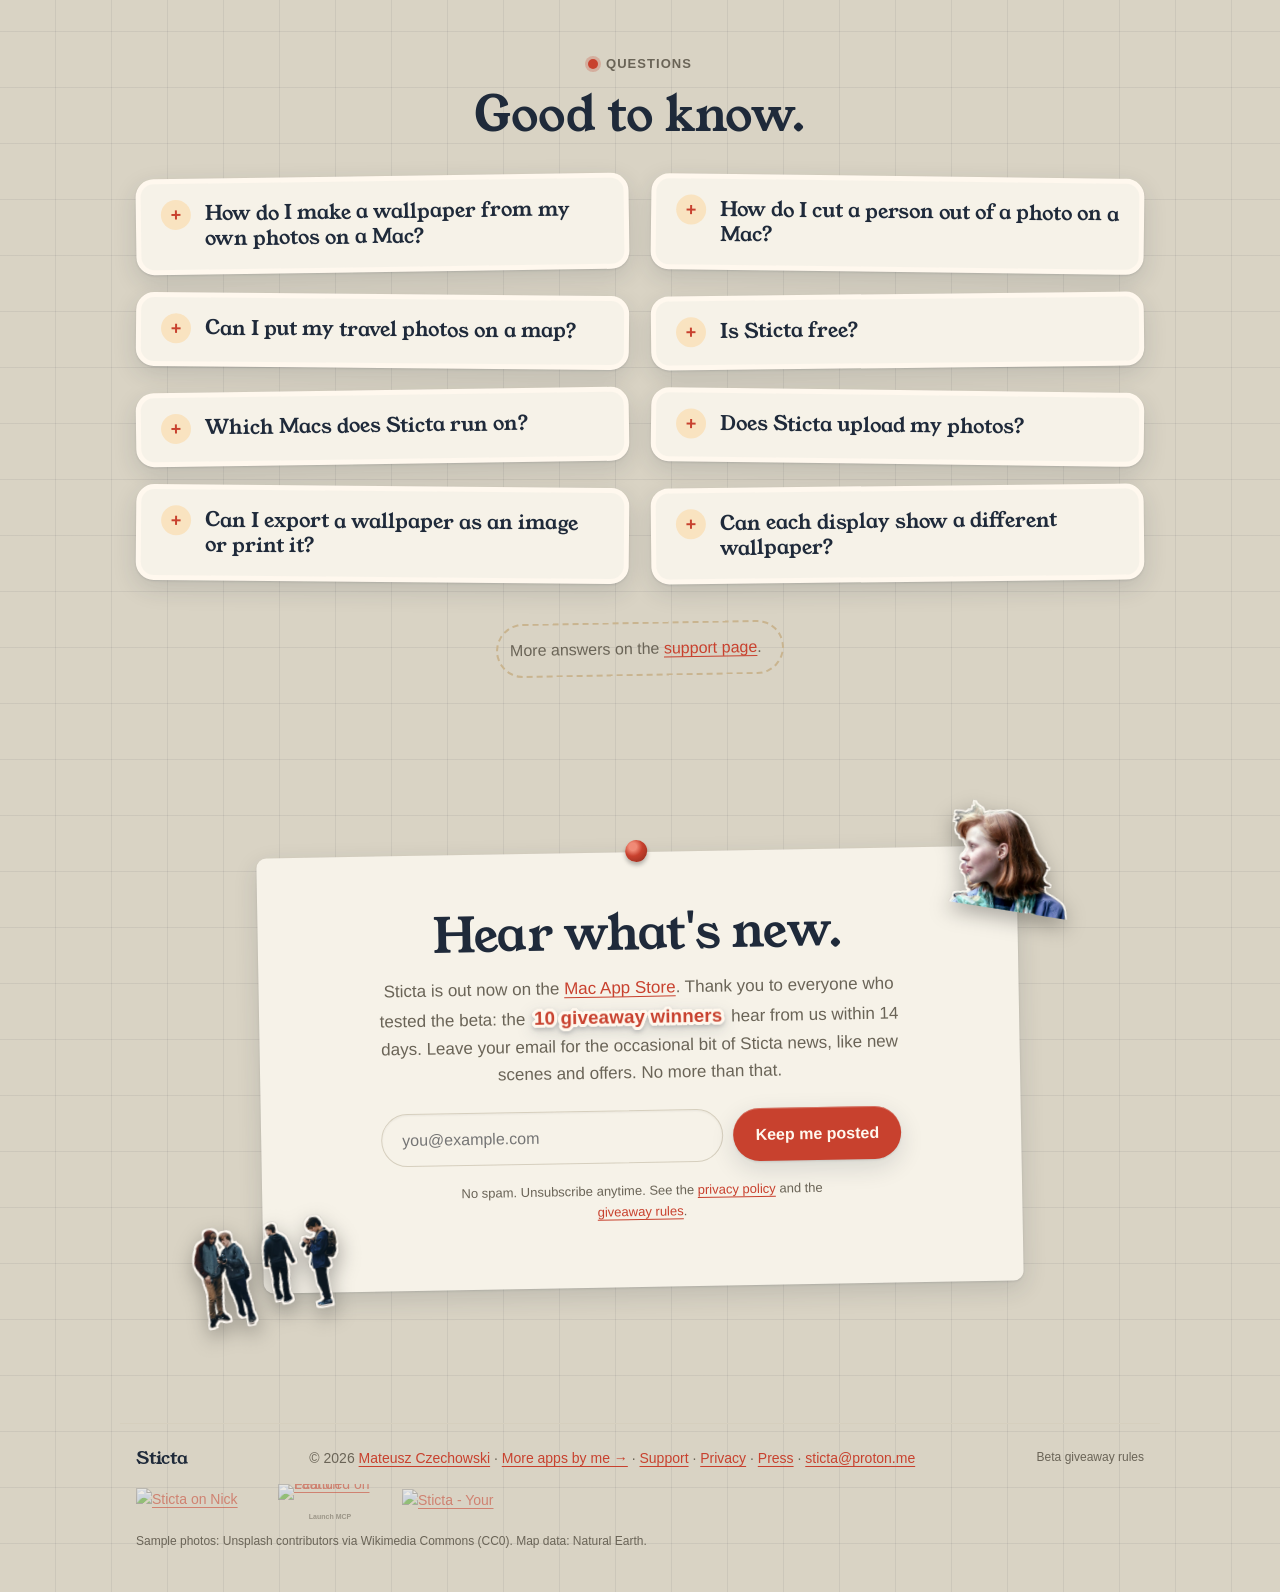
==== commit e55fb43d: "Add Product Hunt badge, line badges up in one row Co-Authored-By: Claude Sonnet 5.5 <noreply@anthrop" ====
--- a/index.html
+++ b/index.html
@@ -599,8 +599,11 @@
     <span class="display">Sticta</span>
     <span>© 2026 <a href="https://mateuszczechowski.github.io/">Mateusz Czechowski</a> · <a href="https://mateuszczechowski.github.io/">More apps by me →</a> · <a href="support">Support</a> · <a href="privacy">Privacy</a> · <a href="press">Press</a> · <a href="mailto:sticta@proton.me">sticta@proton.me</a></span>
     <a class="fine" href="giveaway">Beta giveaway rules</a>
-    <a class="nl-badge" href="https://nicklaunches.com/products/sticta/" target="_blank" rel="noopener"><picture><source srcset="https://nicklaunches.com/badges/featured-dark.png" media="(prefers-color-scheme: dark)"><img src="https://nicklaunches.com/badges/featured.png" alt="Sticta on Nick Launches" width="122" height="28"></picture></a>
-    <span class="ll-badge"><a href="https://tools.launchllama.co/products/sticta?utm_source=badge&utm_medium=referral" target="_blank" rel="noopener noreferrer"><img src="https://tools.launchllama.co/featured-badge.png?v=2" alt="Featured on Launch" width="200" height="52"></a><a class="ll-mcp" href="https://launchmcp.co/?utm_source=badge&utm_medium=referral" target="_blank" rel="noopener noreferrer">Launch MCP</a></span>
+    <div class="badges">
+      <a class="nl-badge" href="https://nicklaunches.com/products/sticta/" target="_blank" rel="noopener"><picture><source srcset="https://nicklaunches.com/badges/featured-dark.png" media="(prefers-color-scheme: dark)"><img src="https://nicklaunches.com/badges/featured.png" alt="Sticta on Nick Launches" width="122" height="28"></picture></a>
+      <span class="ll-badge"><a href="https://tools.launchllama.co/products/sticta?utm_source=badge&utm_medium=referral" target="_blank" rel="noopener noreferrer"><img src="https://tools.launchllama.co/featured-badge.png?v=2" alt="Featured on Launch" width="200" height="52"></a><a class="ll-mcp" href="https://launchmcp.co/?utm_source=badge&utm_medium=referral" target="_blank" rel="noopener noreferrer">Launch MCP</a></span>
+      <a class="ph-badge" href="https://www.producthunt.com/products/sticta/reviews/new?utm_source=badge-product_review&utm_medium=badge&utm_source=badge-sticta" target="_blank" rel="noopener"><img src="https://api.producthunt.com/widgets/embed-image/v1/product_review.svg?product_id=1346011&theme=light" alt="Sticta - Your&#0032;photos&#0044;&#0032;stuck&#0032;to&#0032;your&#0032;desktop | Product Hunt" width="125" height="27"></a>
+    </div>
     <span class="credits">Sample photos: Unsplash contributors via Wikimedia Commons (CC0). Map data: Natural Earth.</span>
   </div>
 </footer>
--- a/style.css
+++ b/style.css
@@ -306,6 +306,7 @@
 .foot .display { font-size: 18px; color: var(--ink); }
 .foot .fine { font-size: 12px; color: var(--mute); text-decoration: none; }
 .foot .fine:hover { color: var(--accent); text-decoration: underline; }
+.foot .badges { flex-basis: 100%; display: flex; flex-wrap: wrap; align-items: center; gap: 12px 20px; }
 .foot .nl-badge { display: inline-flex; opacity: .55; transition: opacity .15s; }
 .foot .nl-badge:hover { opacity: 1; }
 .foot .nl-badge img { width: 122px; height: 28px; display: block; }
@@ -314,6 +315,9 @@
 .foot .ll-badge a { display: block; line-height: 0; }
 .foot .ll-badge img { width: 104px; height: 27px; display: block; }
 .foot .ll-badge .ll-mcp { margin-top: 2px; font-size: 7px; font-weight: 600; line-height: 1; color: var(--mute); text-decoration: none; }
+.foot .ph-badge { display: inline-flex; opacity: .55; transition: opacity .15s; }
+.foot .ph-badge:hover { opacity: 1; }
+.foot .ph-badge img { width: 125px; height: 27px; display: block; }
 
 /* ---------- responsive ---------- */
 @media (max-width: 860px) {
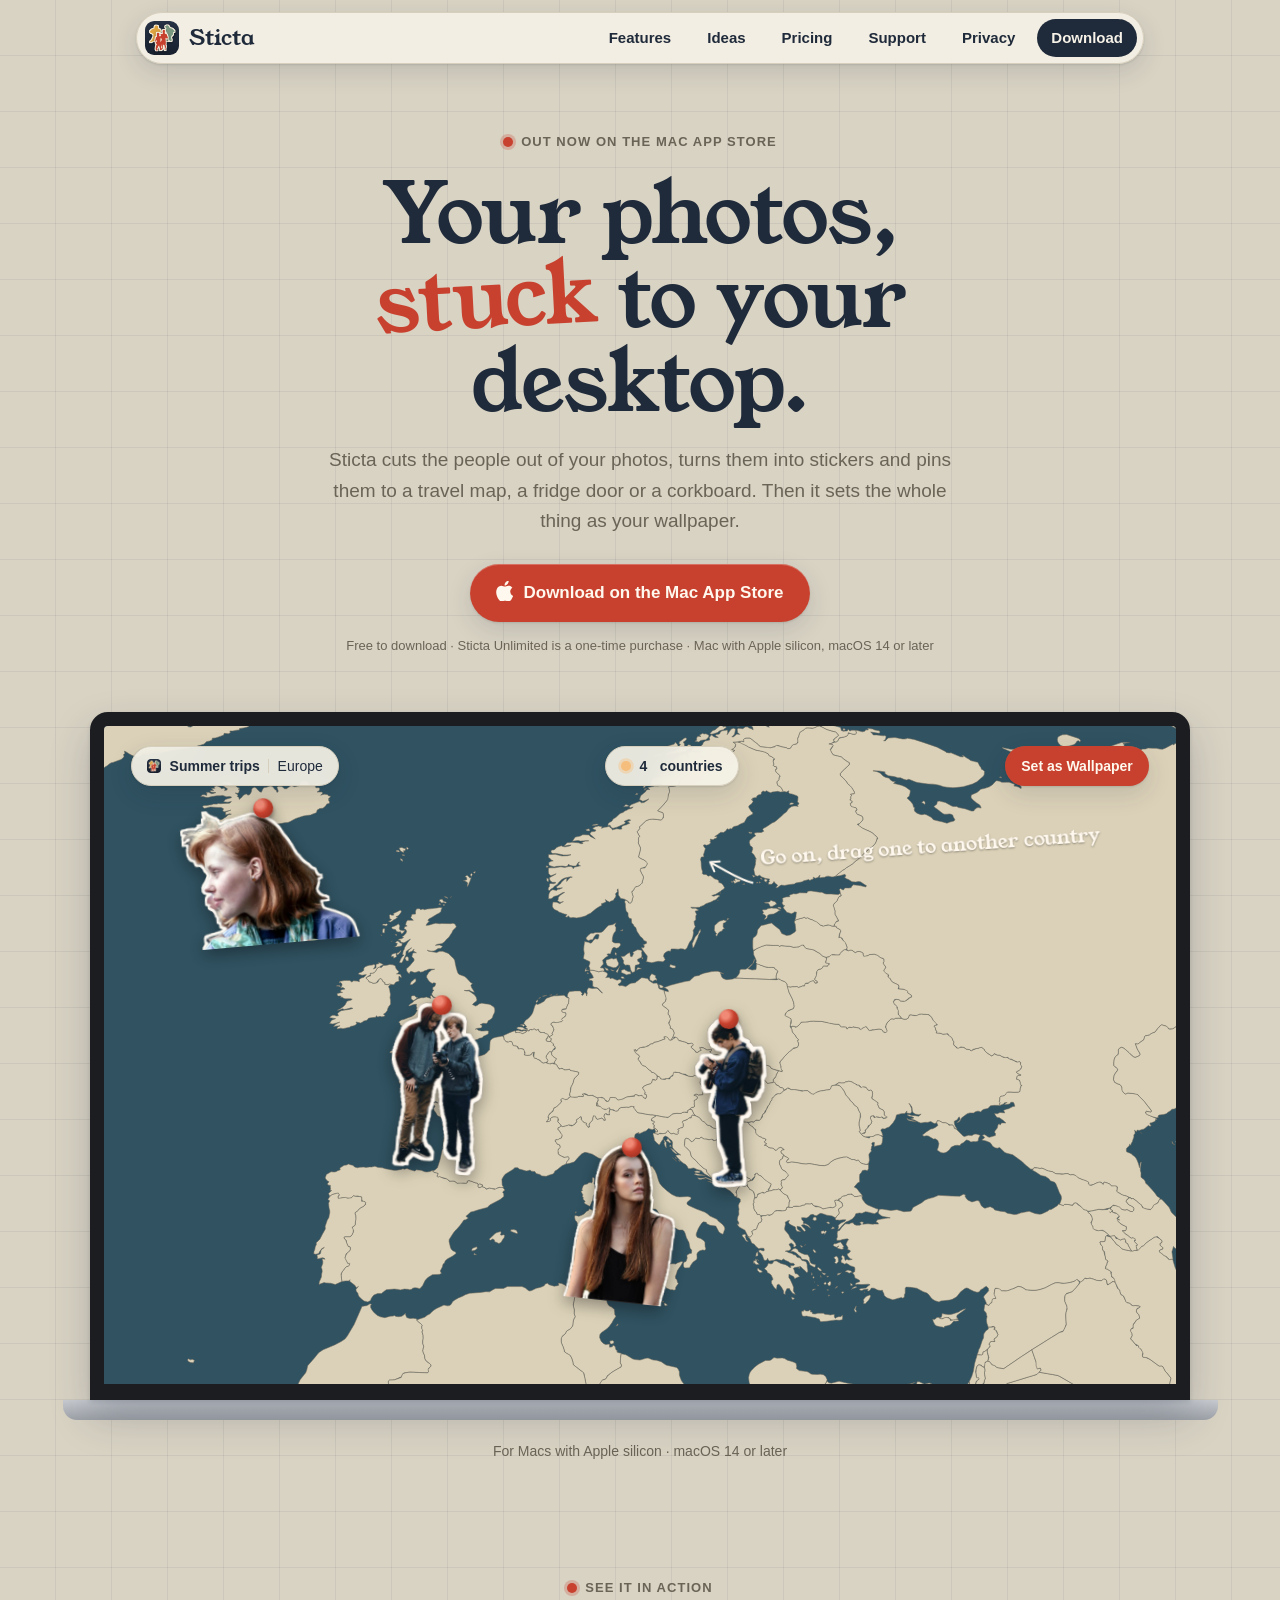
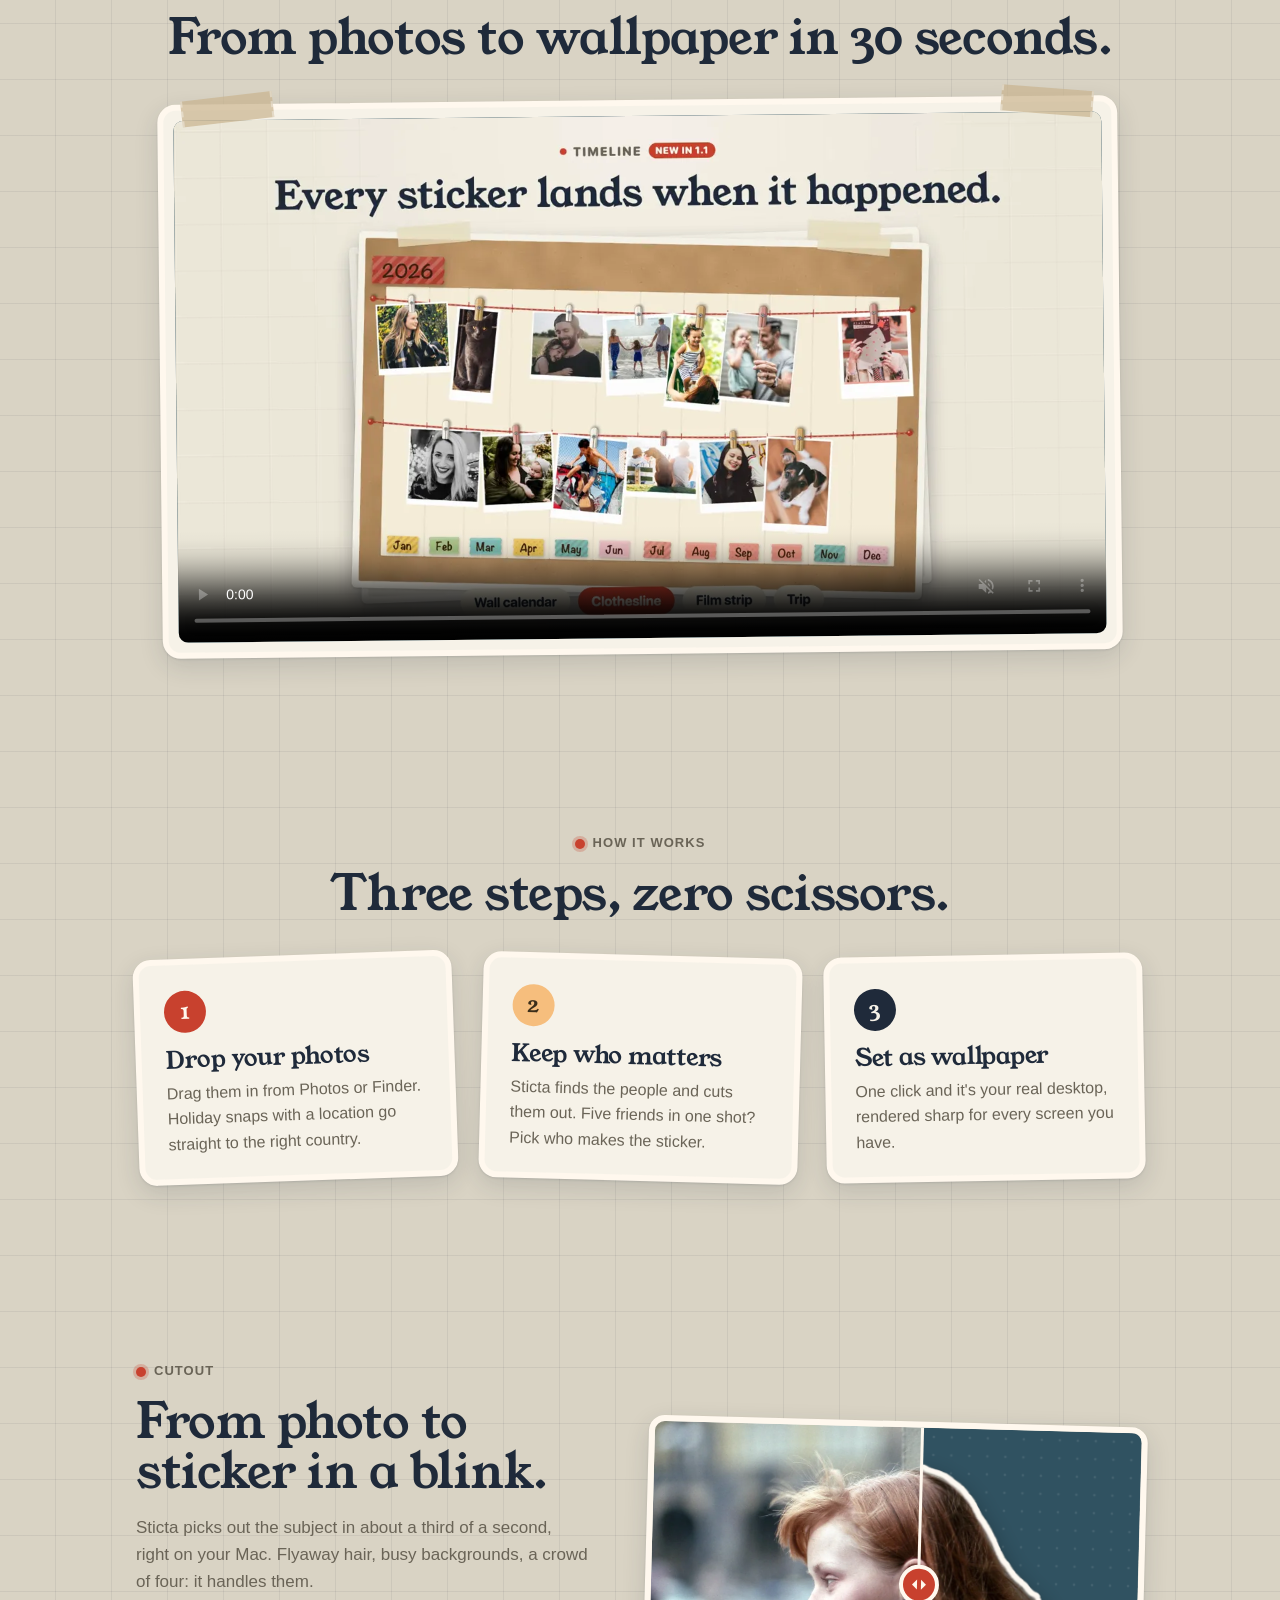
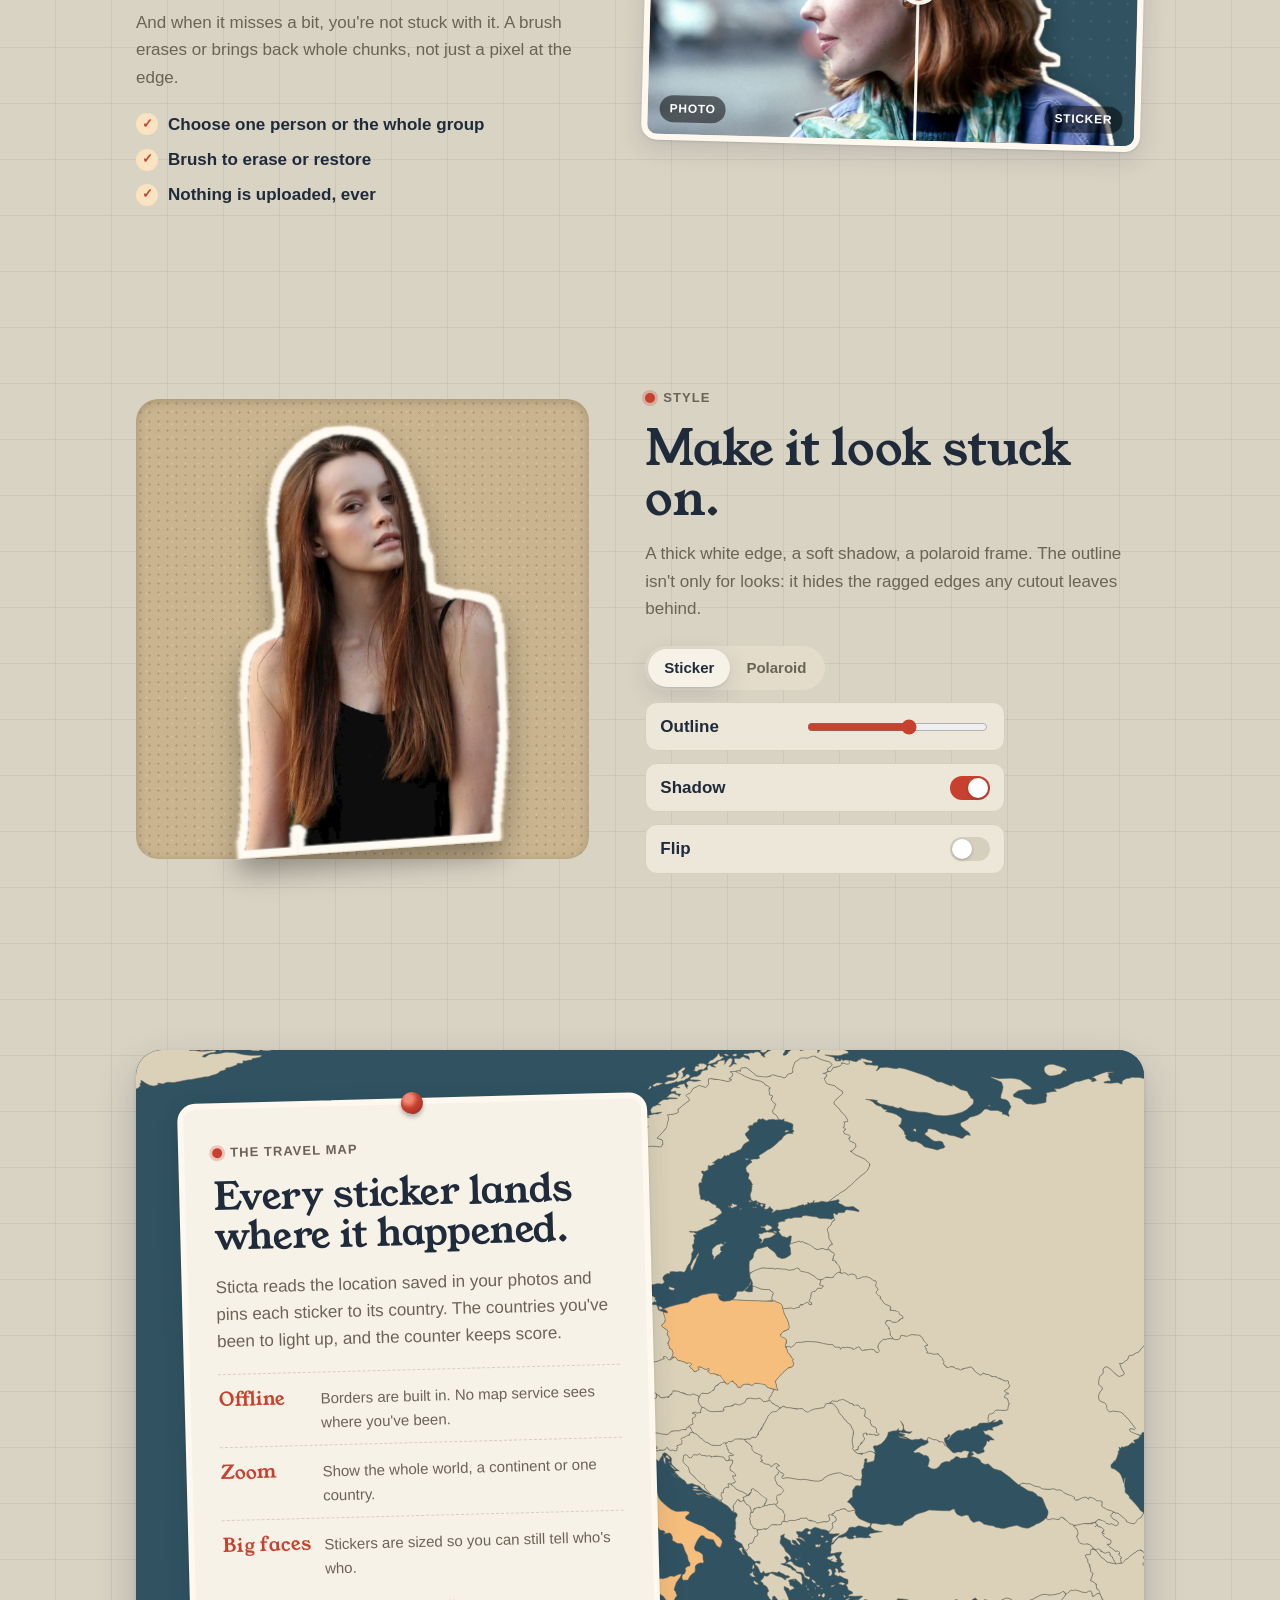
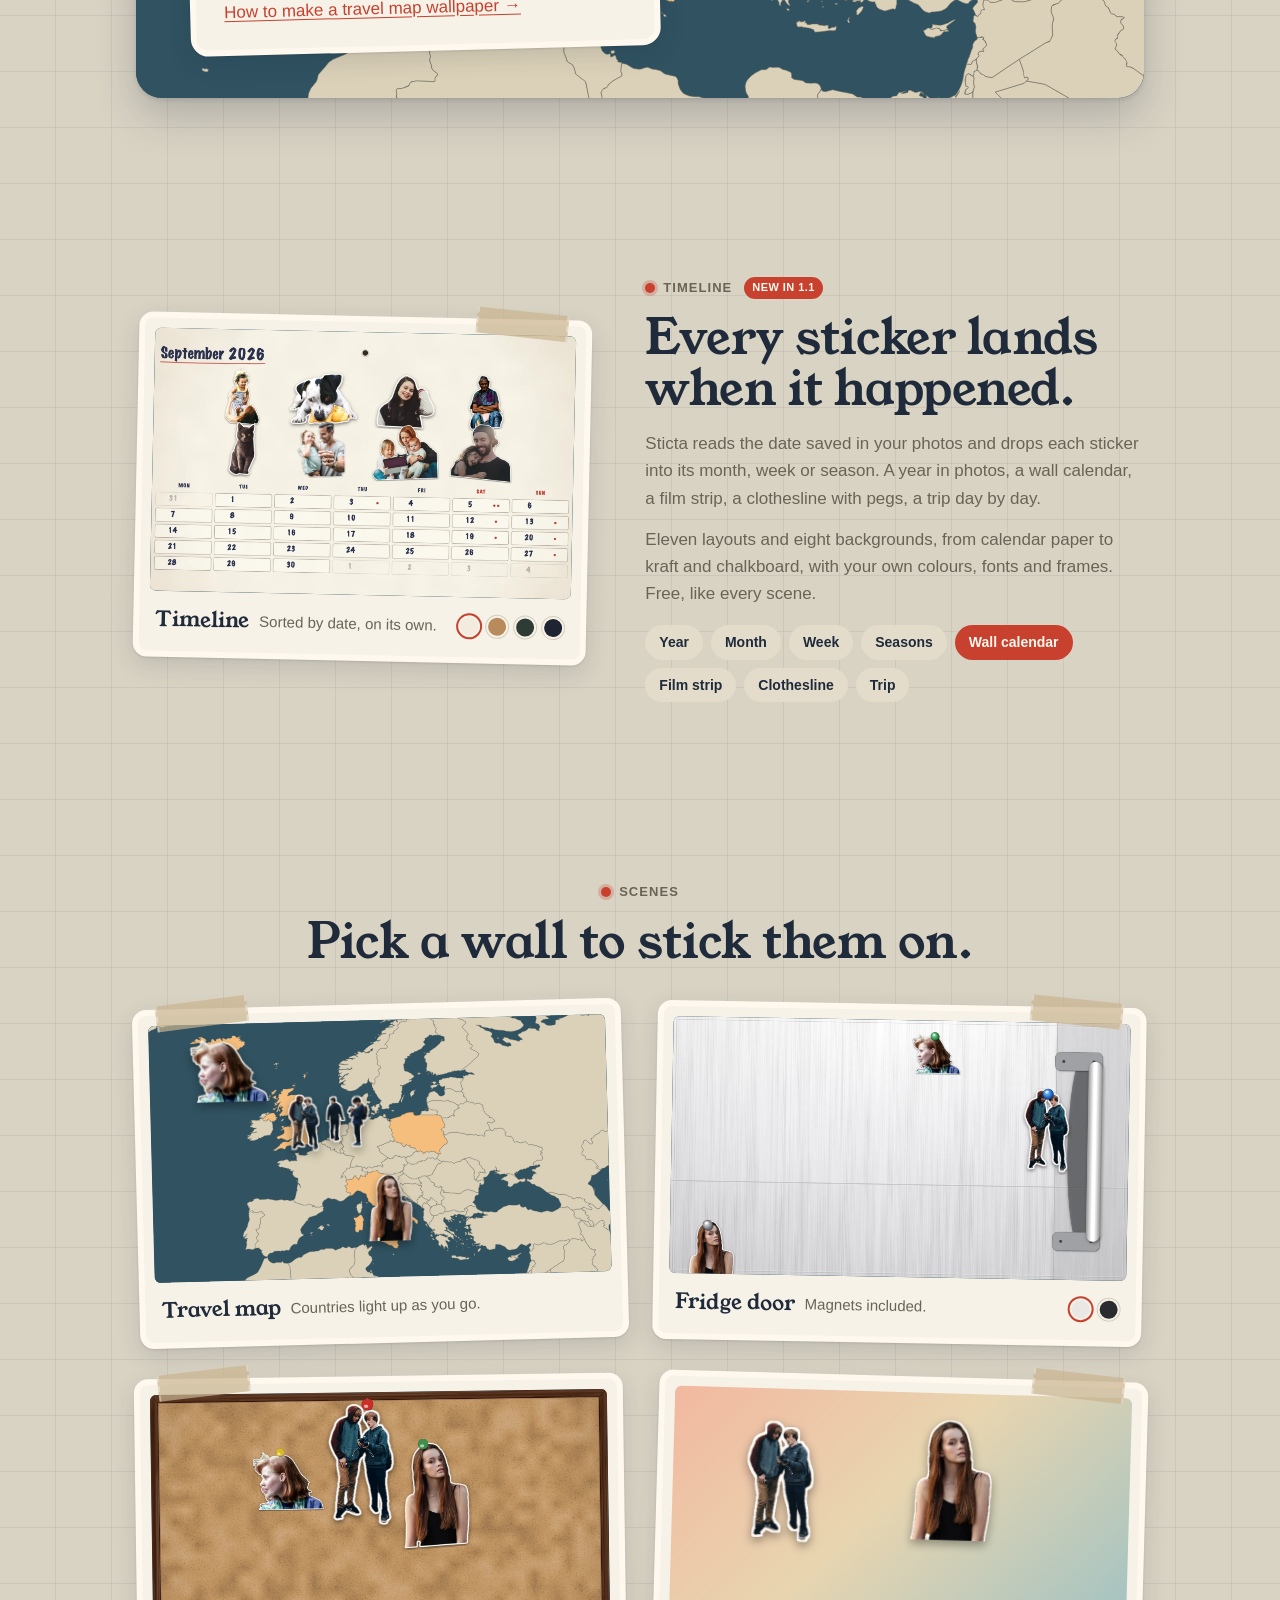
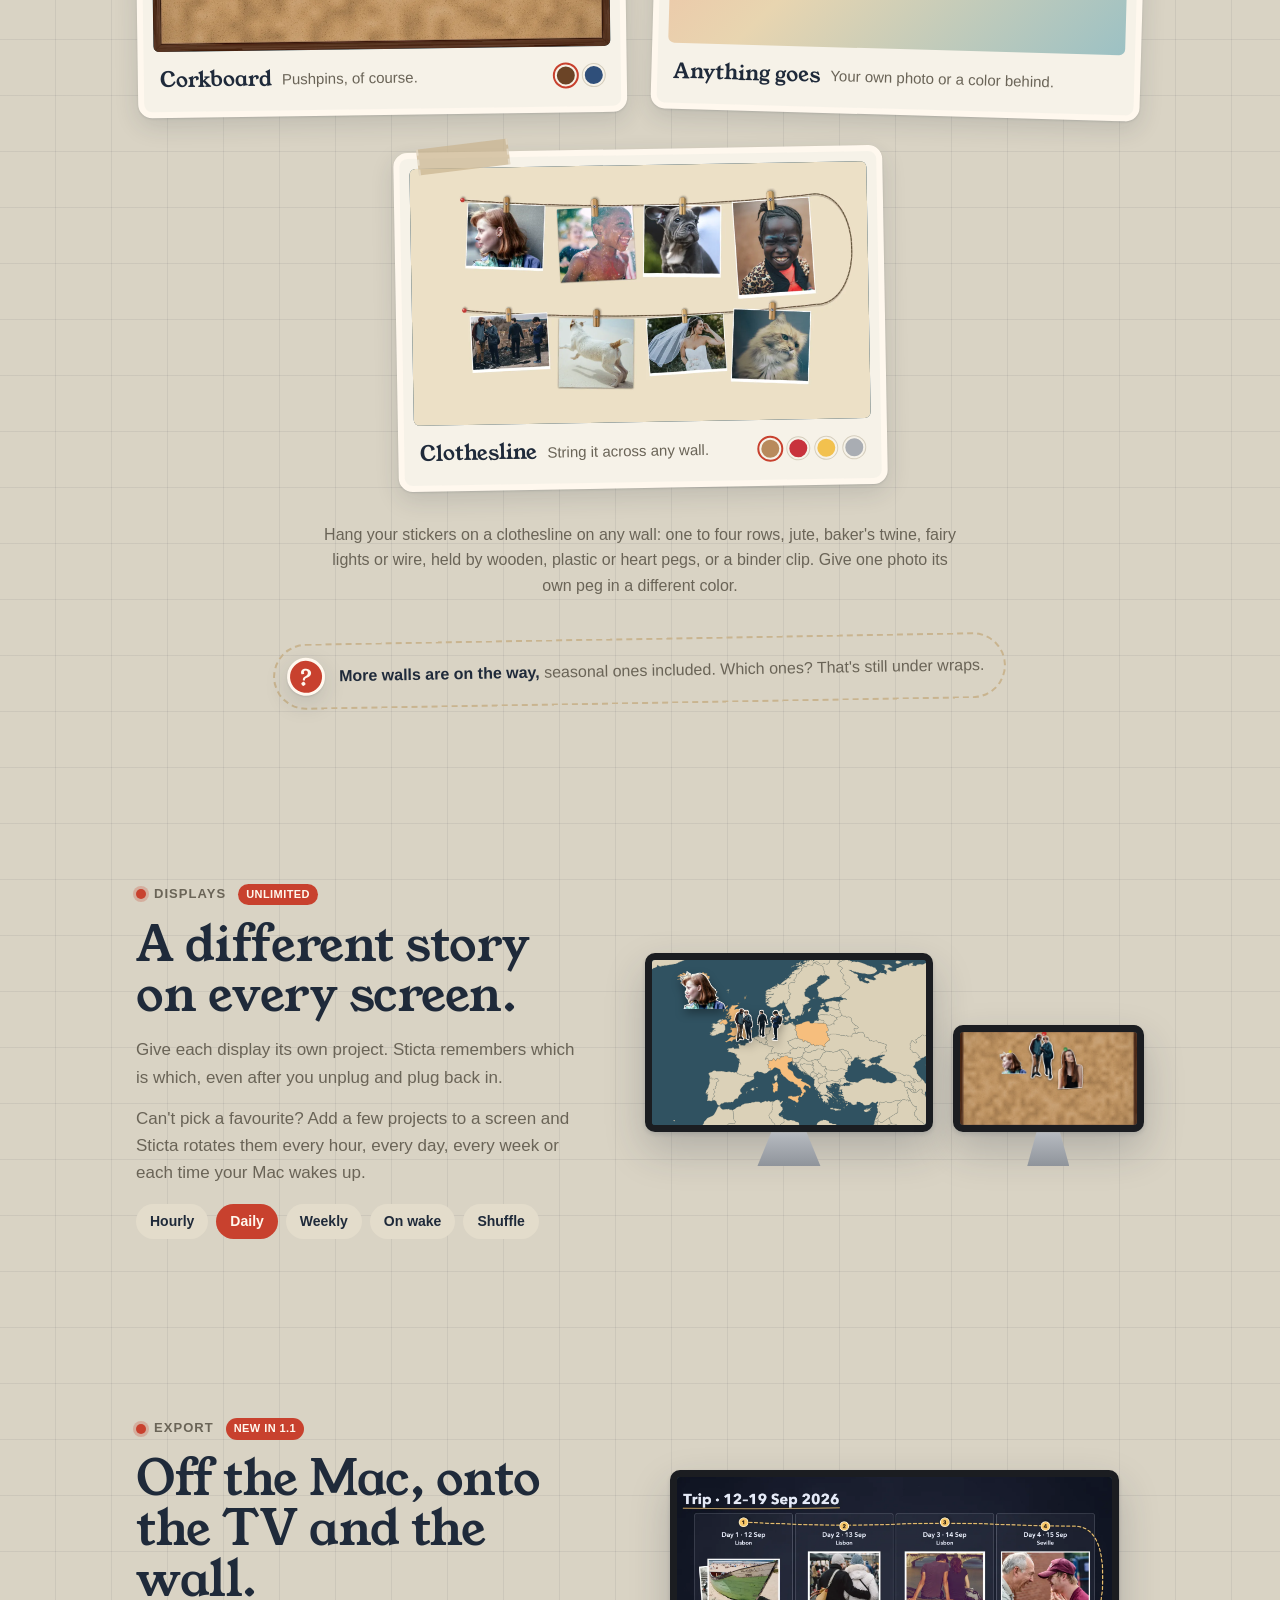
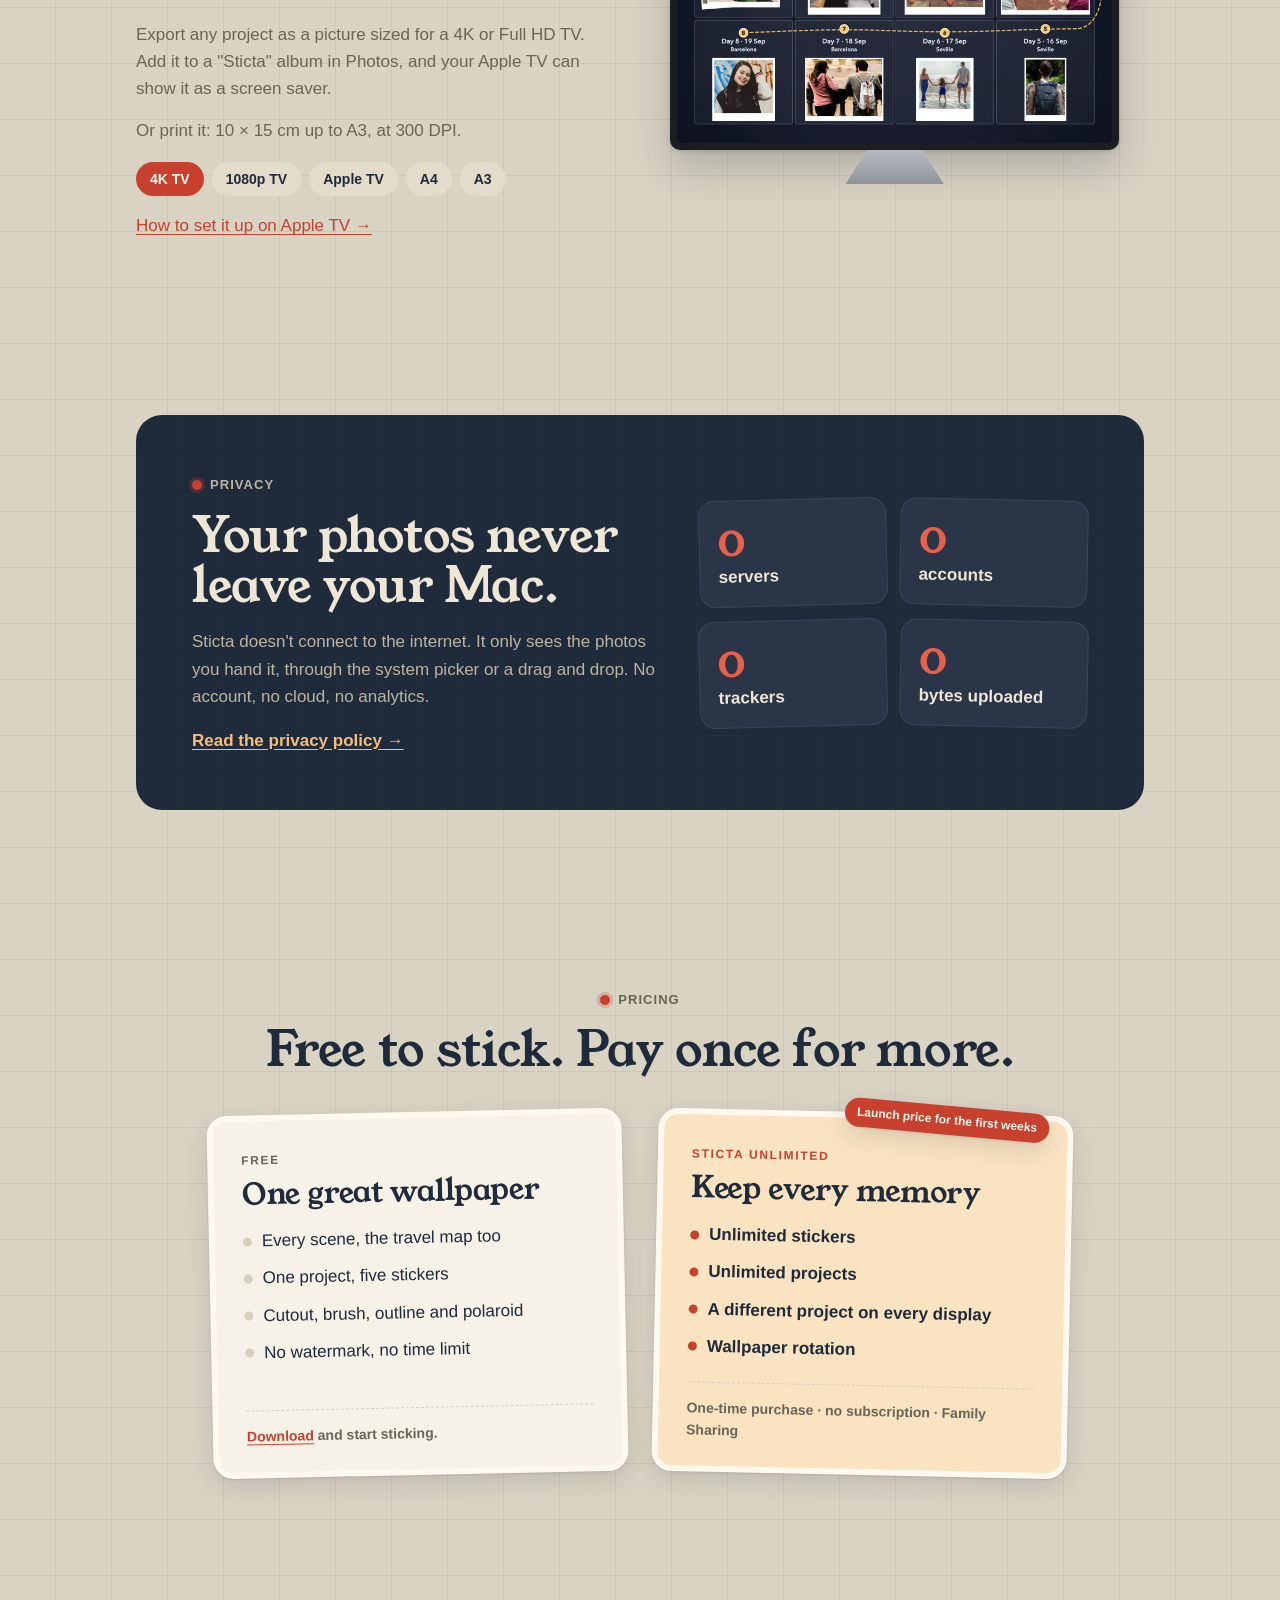
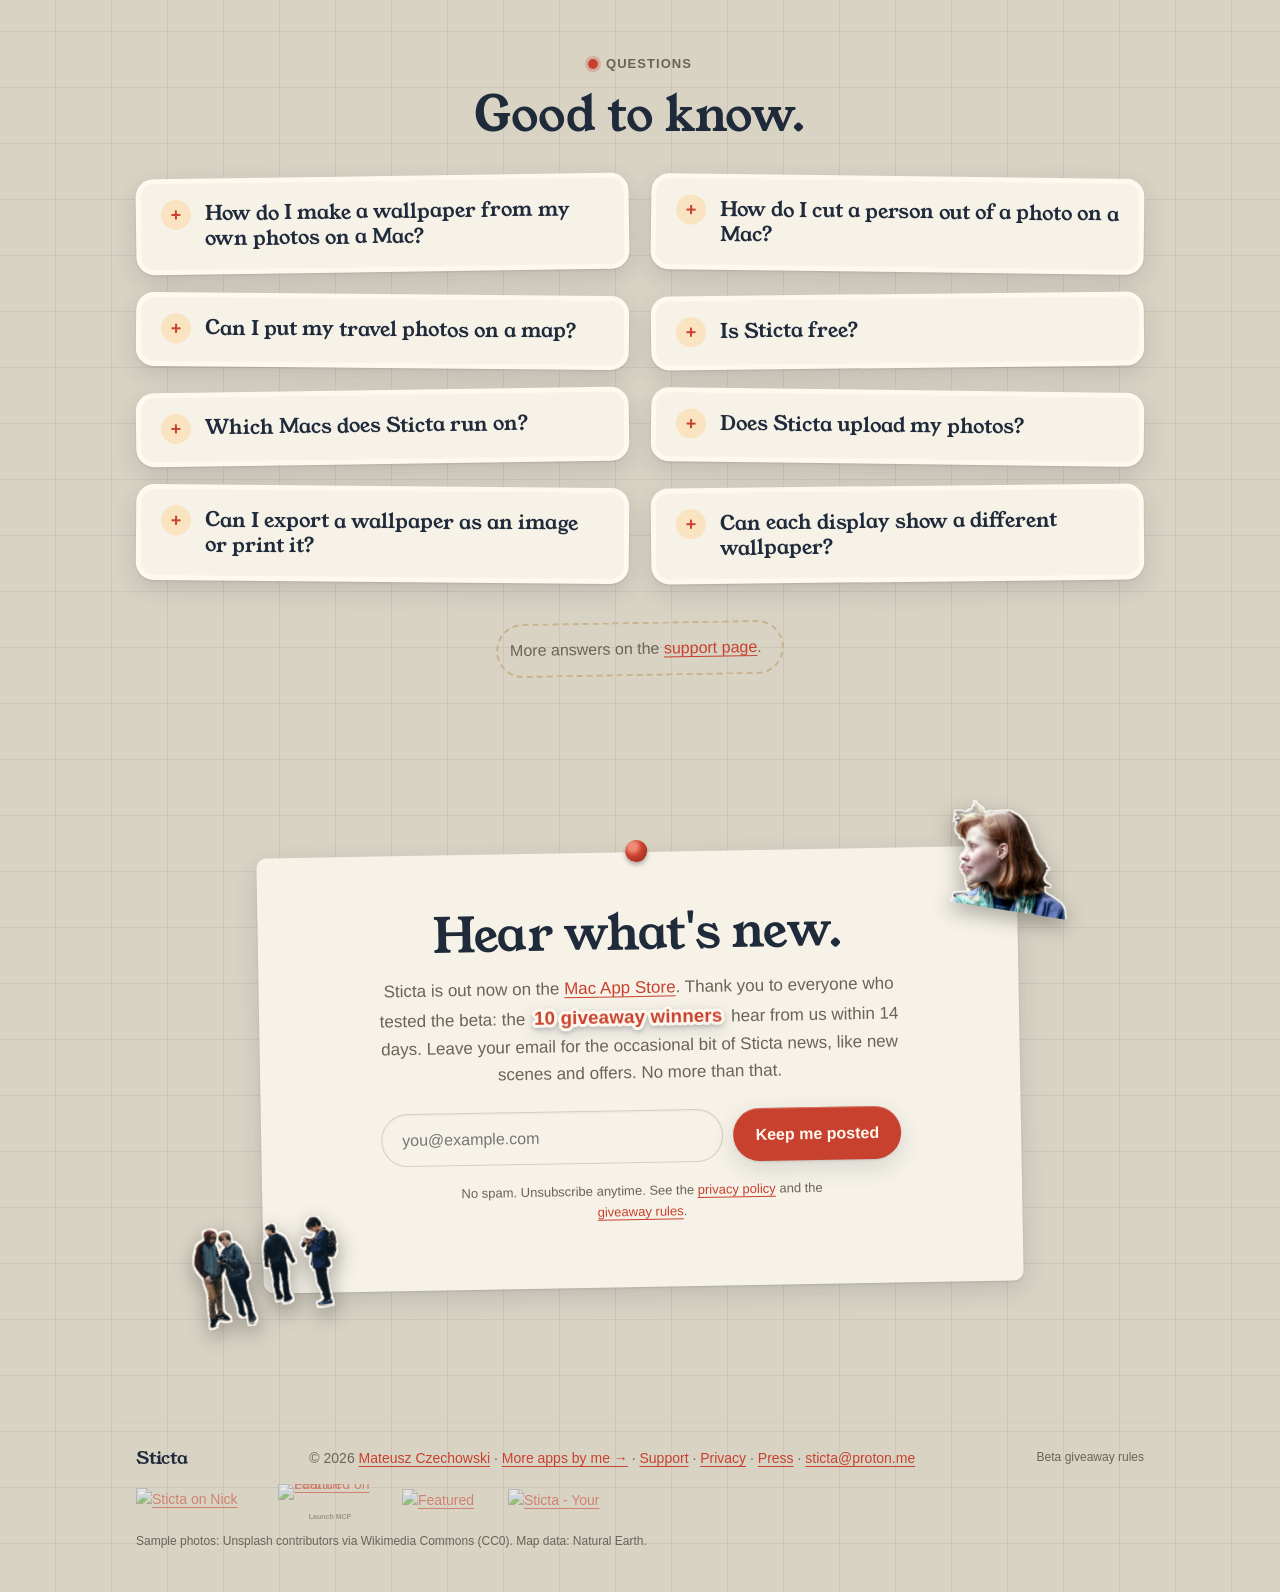
==== commit a390294b: "Add LaunchBuff badge to footer Co-Authored-By: Claude Sonnet 5.5 <noreply@anthropic.com>" ====
--- a/index.html
+++ b/index.html
@@ -602,6 +602,7 @@
     <div class="badges">
       <a class="nl-badge" href="https://nicklaunches.com/products/sticta/" target="_blank" rel="noopener"><picture><source srcset="https://nicklaunches.com/badges/featured-dark.png" media="(prefers-color-scheme: dark)"><img src="https://nicklaunches.com/badges/featured.png" alt="Sticta on Nick Launches" width="122" height="28"></picture></a>
       <span class="ll-badge"><a href="https://tools.launchllama.co/products/sticta?utm_source=badge&utm_medium=referral" target="_blank" rel="noopener noreferrer"><img src="https://tools.launchllama.co/featured-badge.png?v=2" alt="Featured on Launch" width="200" height="52"></a><a class="ll-mcp" href="https://launchmcp.co/?utm_source=badge&utm_medium=referral" target="_blank" rel="noopener noreferrer">Launch MCP</a></span>
+      <a class="lb-badge" href="https://launchbuff.com/products/sticta-4lzowy" target="_blank" rel="noopener noreferrer" title="Featured on LaunchBuff"><img src="https://launchbuff.com/badge-featured-dark.svg" alt="Featured on LaunchBuff" width="86" height="27"></a>
       <a class="ph-badge" href="https://www.producthunt.com/products/sticta/reviews/new?utm_source=badge-product_review&utm_medium=badge&utm_source=badge-sticta" target="_blank" rel="noopener"><img src="https://api.producthunt.com/widgets/embed-image/v1/product_review.svg?product_id=1346011&theme=light" alt="Sticta - Your&#0032;photos&#0044;&#0032;stuck&#0032;to&#0032;your&#0032;desktop | Product Hunt" width="125" height="27"></a>
     </div>
     <span class="credits">Sample photos: Unsplash contributors via Wikimedia Commons (CC0). Map data: Natural Earth.</span>
--- a/style.css
+++ b/style.css
@@ -375,3 +375,6 @@
 .idea-where { color: var(--mute); font-size: 13px; }
 @media (max-width: 700px) { .ideas-grid { grid-template-columns: 1fr; gap: 24px; } }
 .guide.wide .clause p, .guide.wide .clause ol, .guide.wide .clause ul { max-width: 72ch; }
+.foot .lb-badge { display: inline-flex; opacity: .55; transition: opacity .15s; }
+.foot .lb-badge:hover { opacity: 1; }
+.foot .lb-badge img { width: 86px; height: 27px; display: block; }
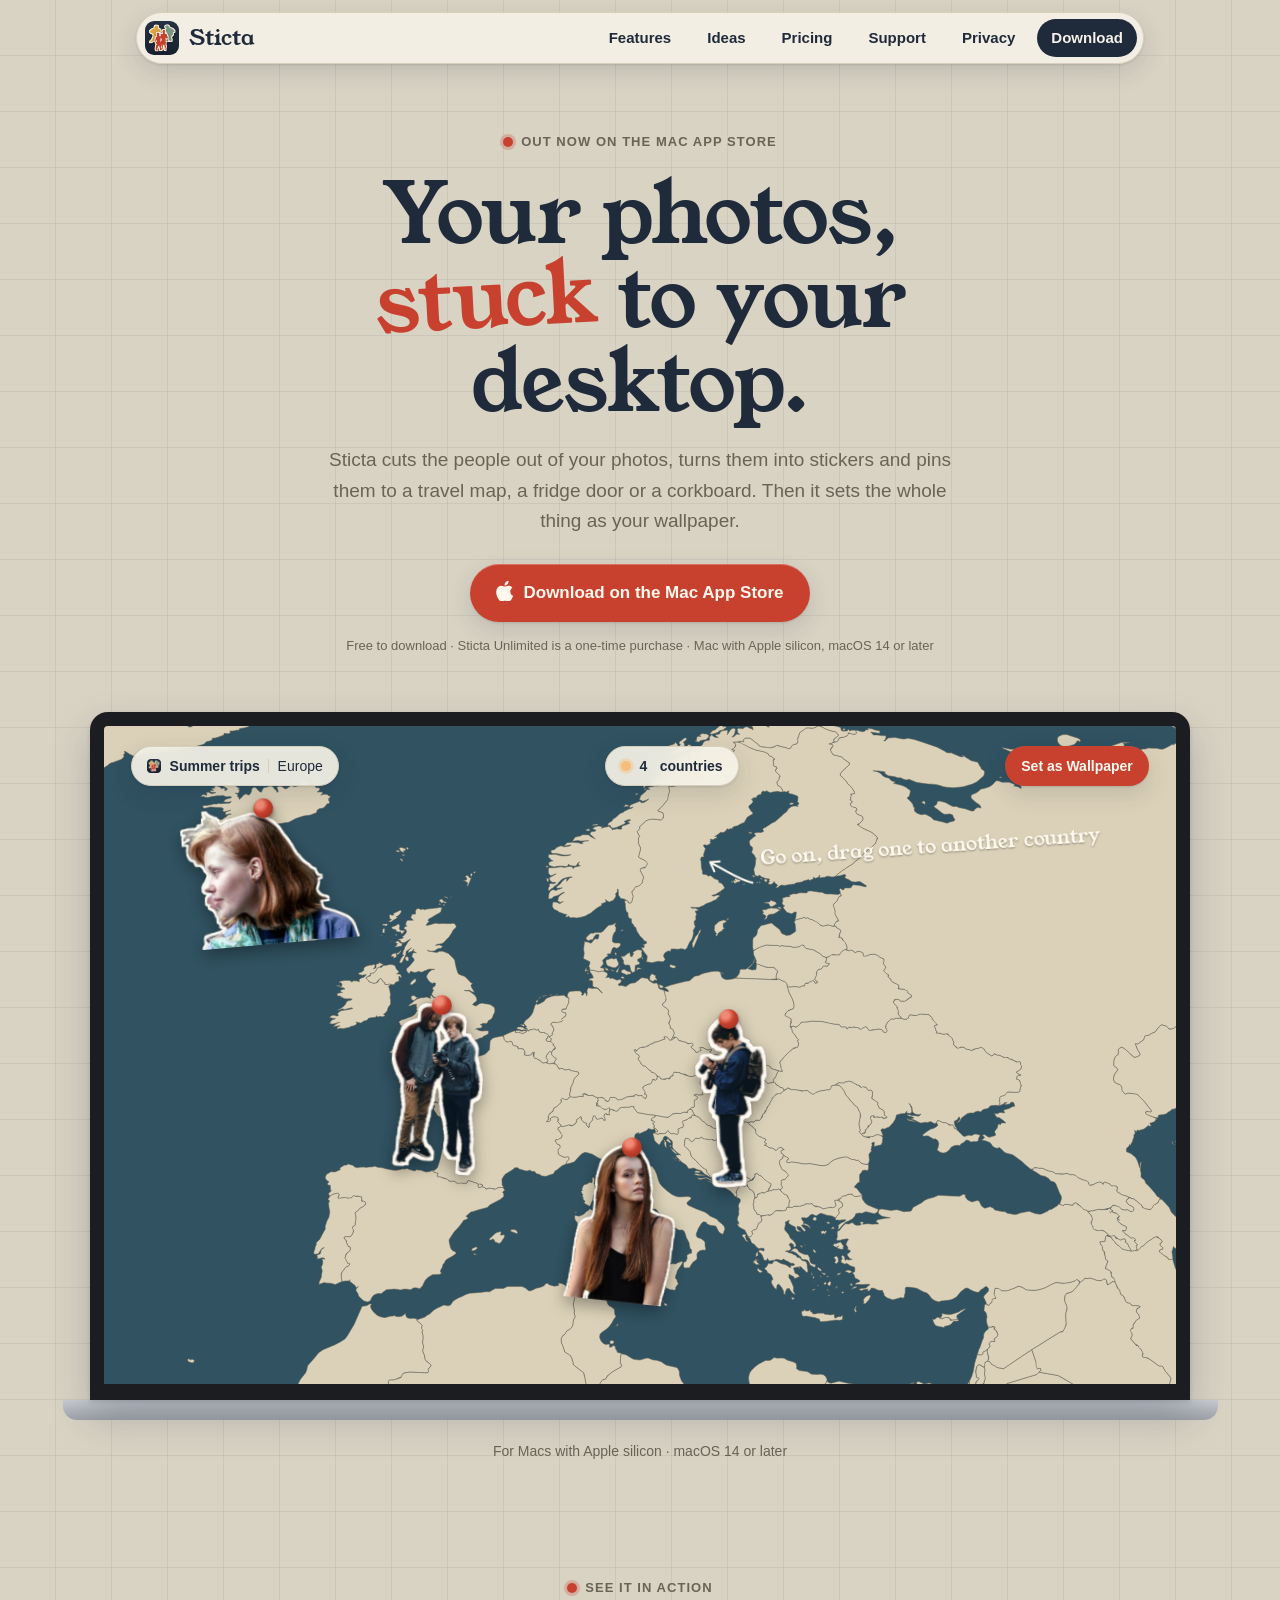
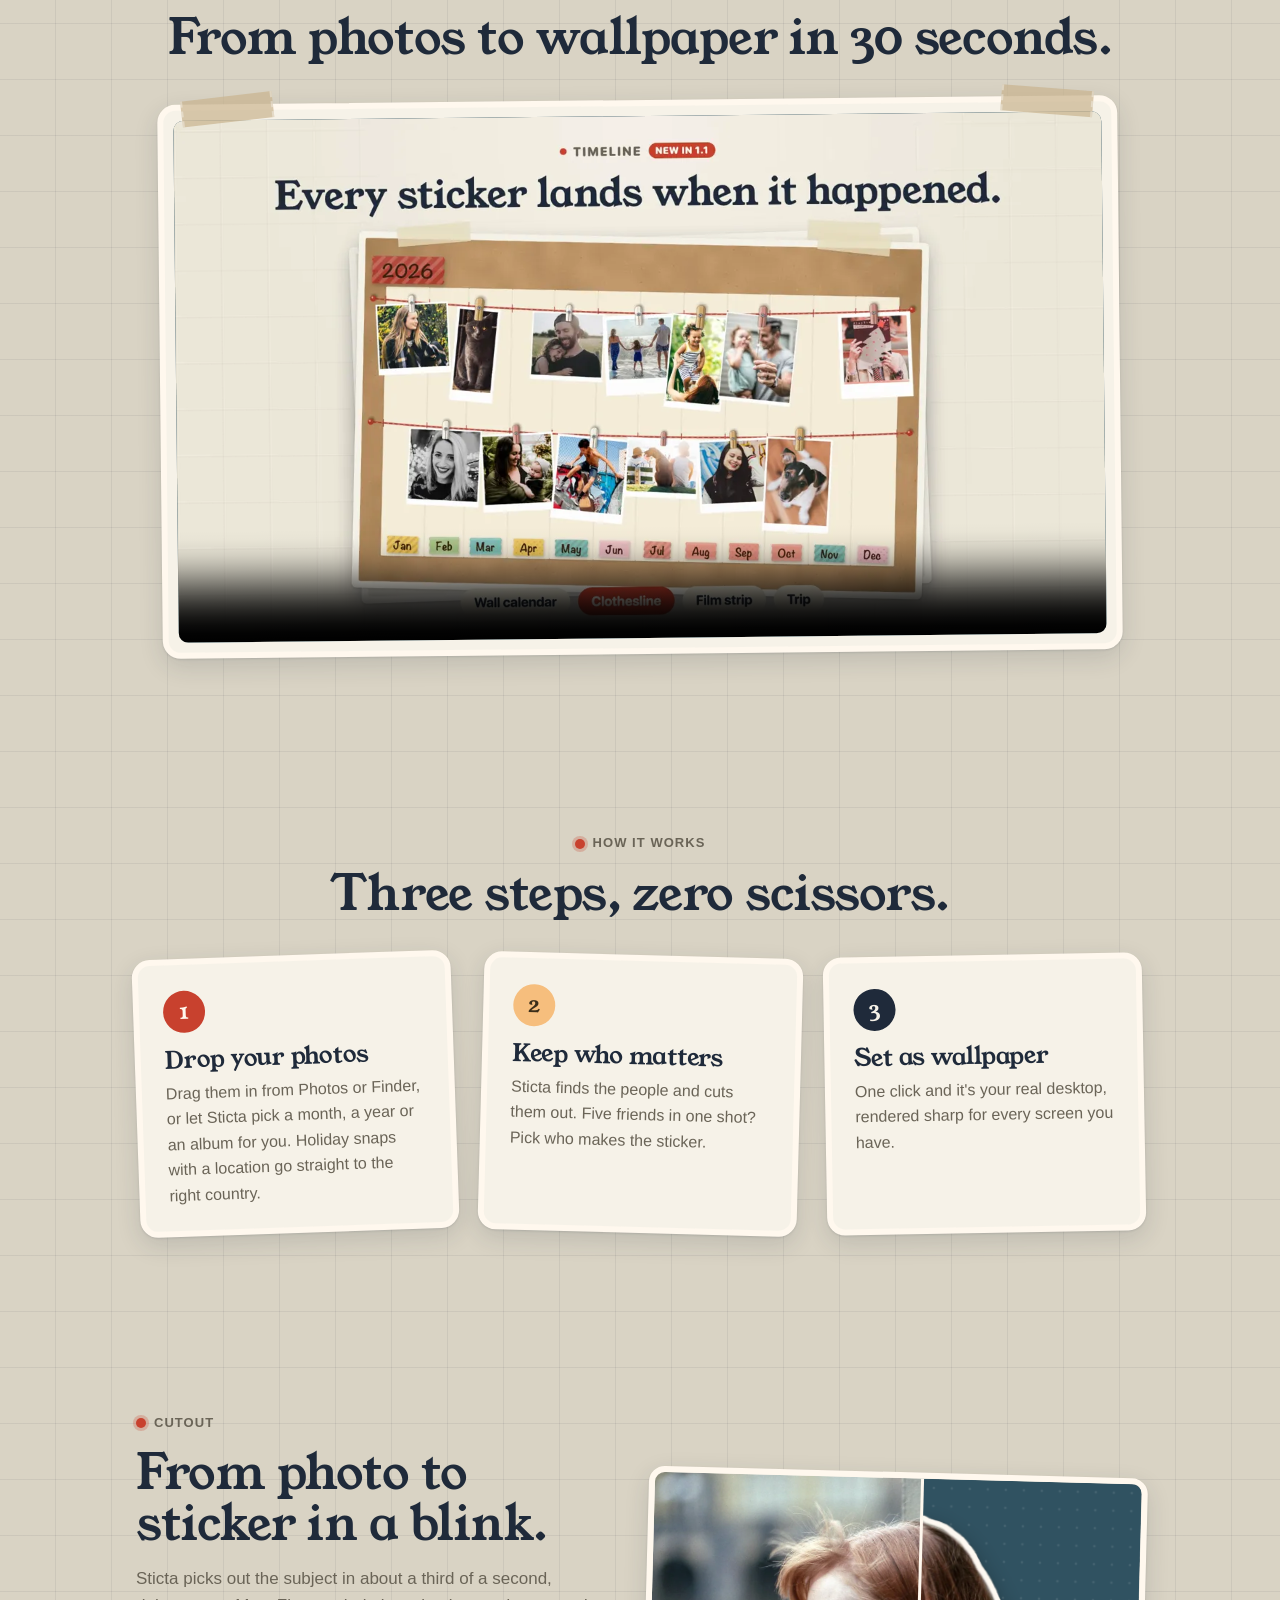
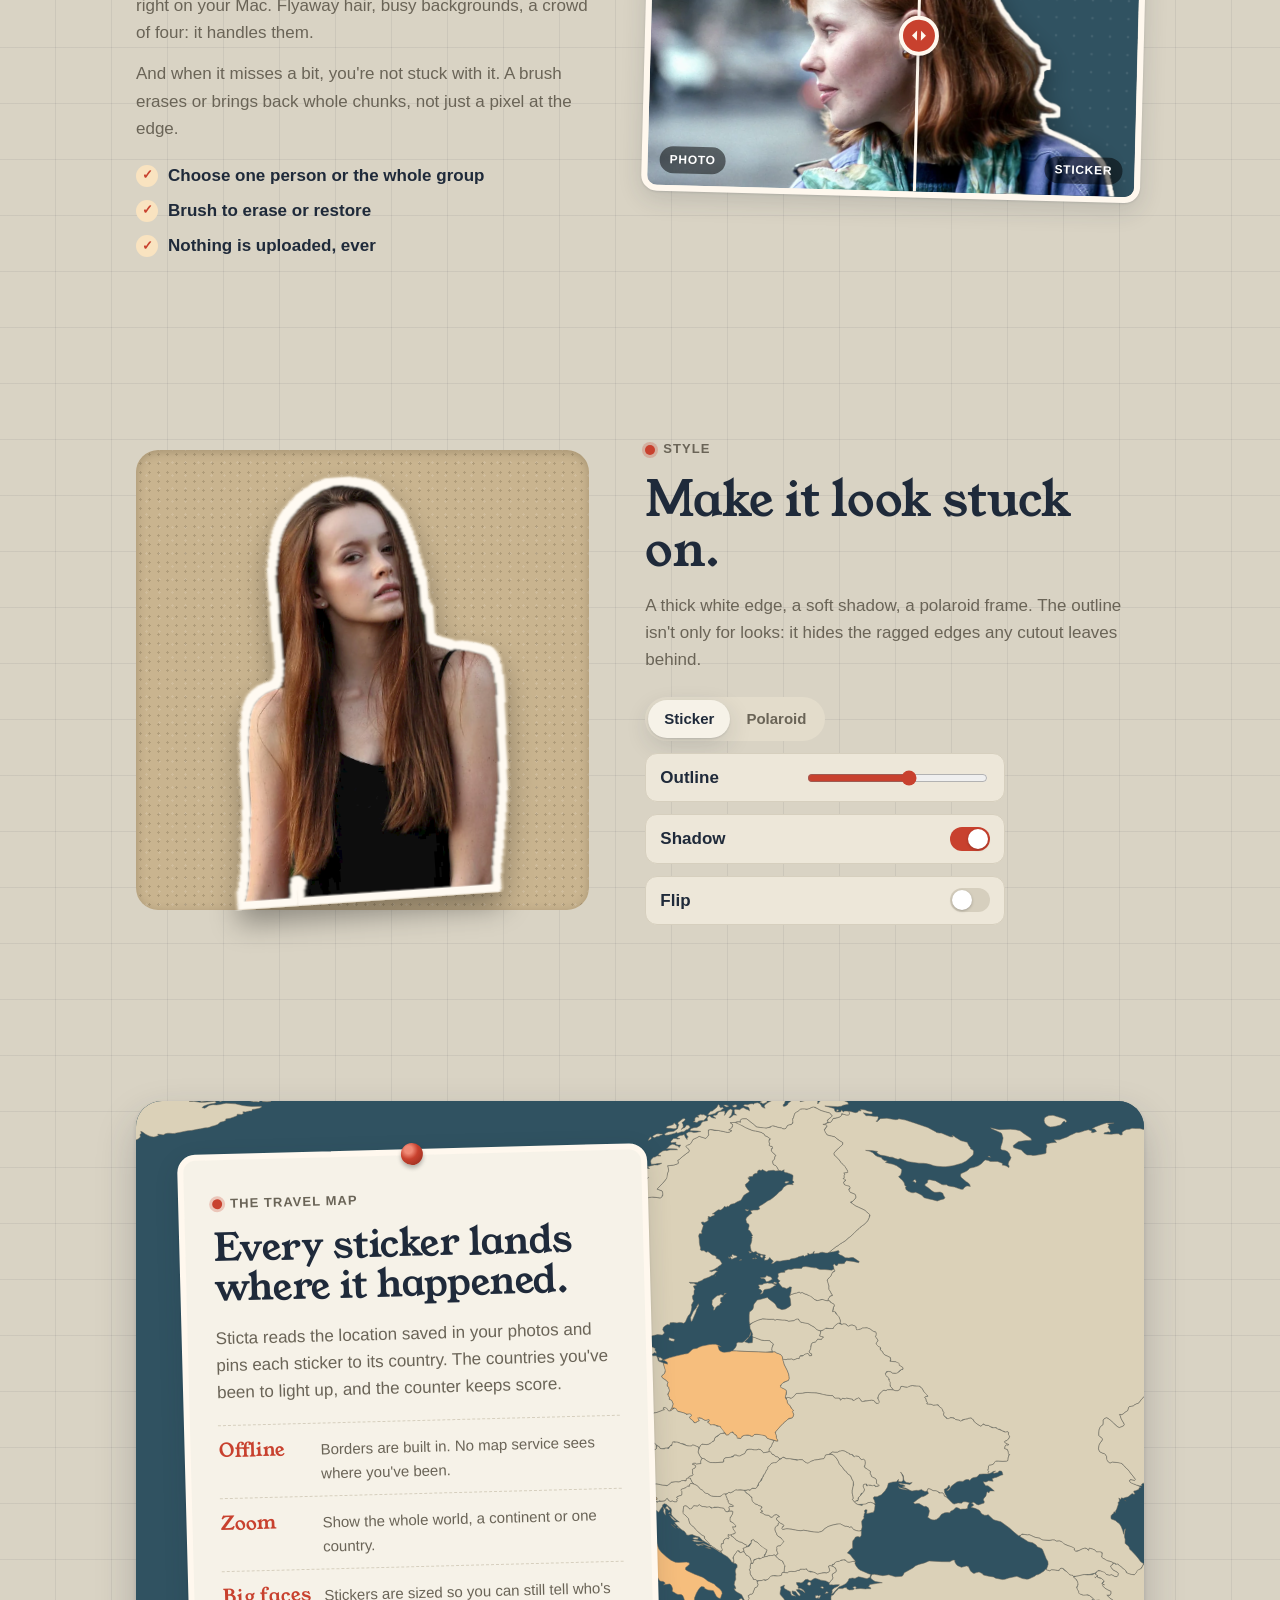
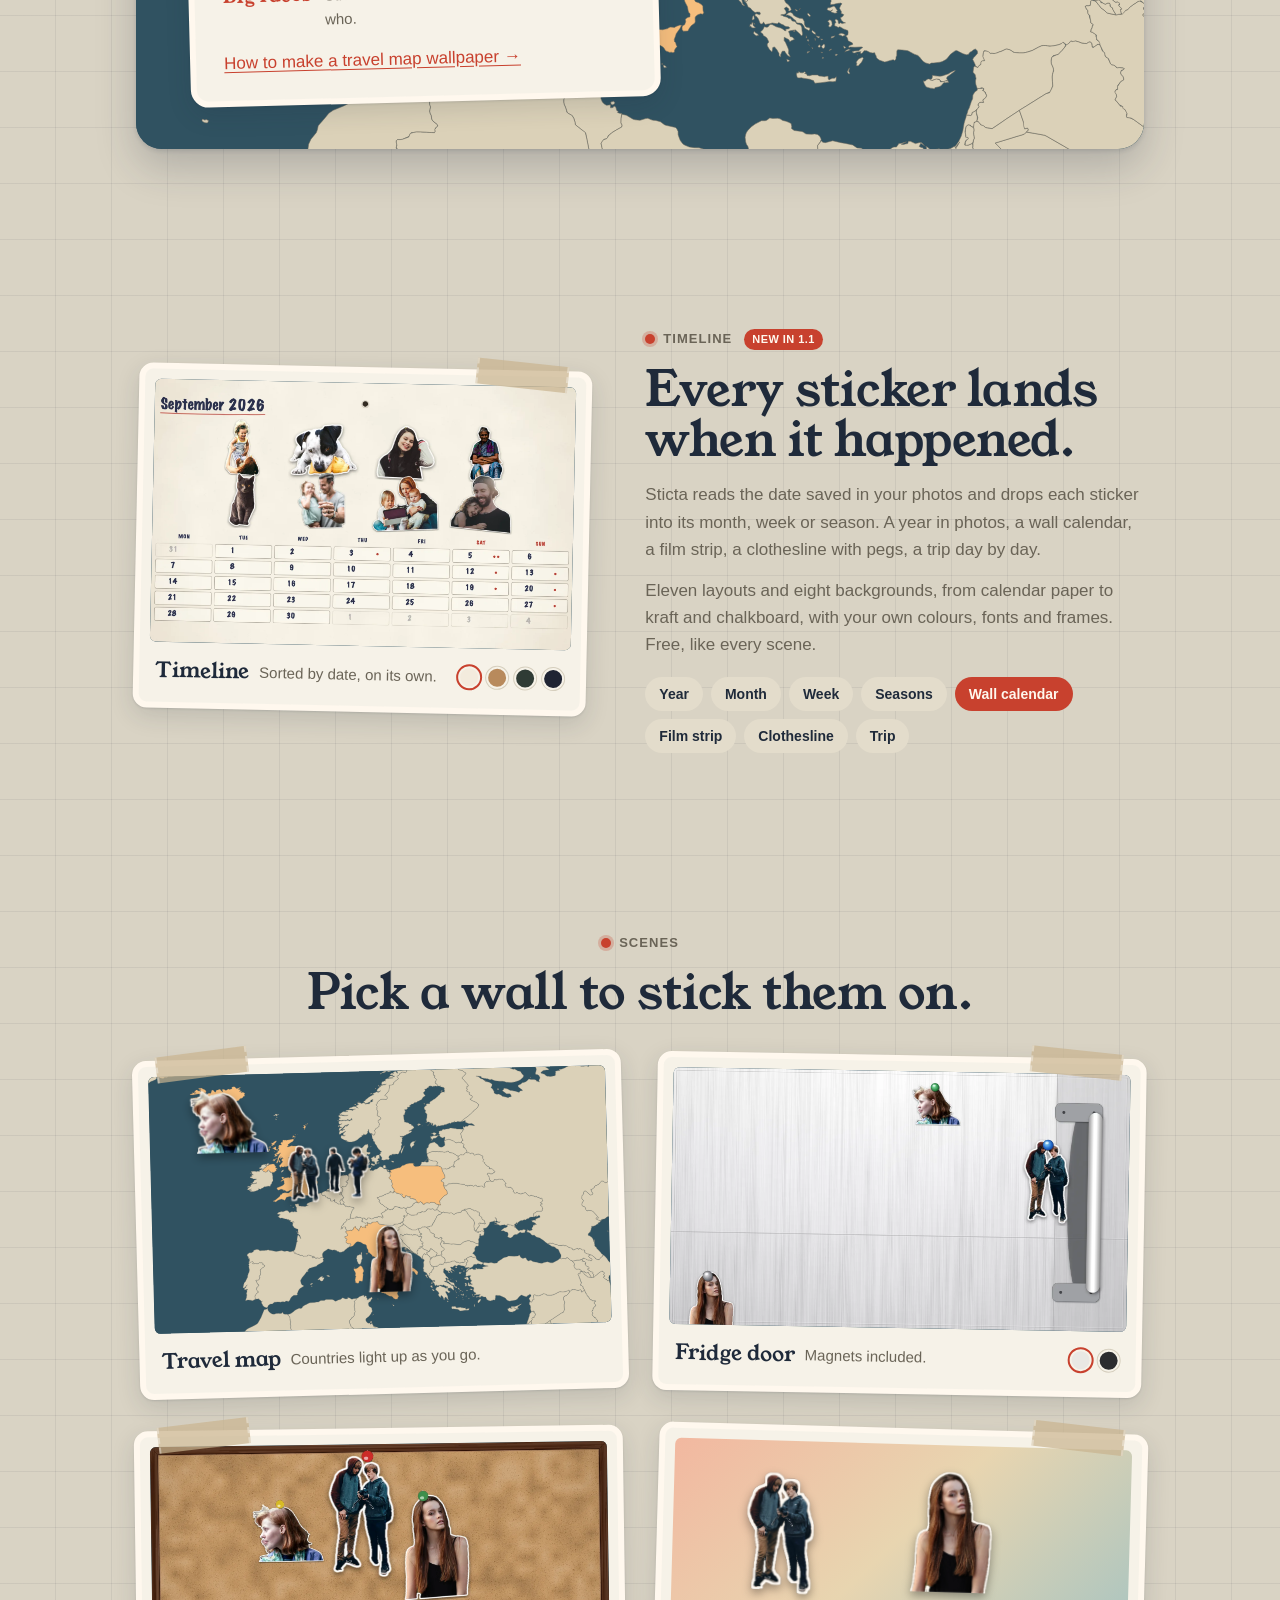
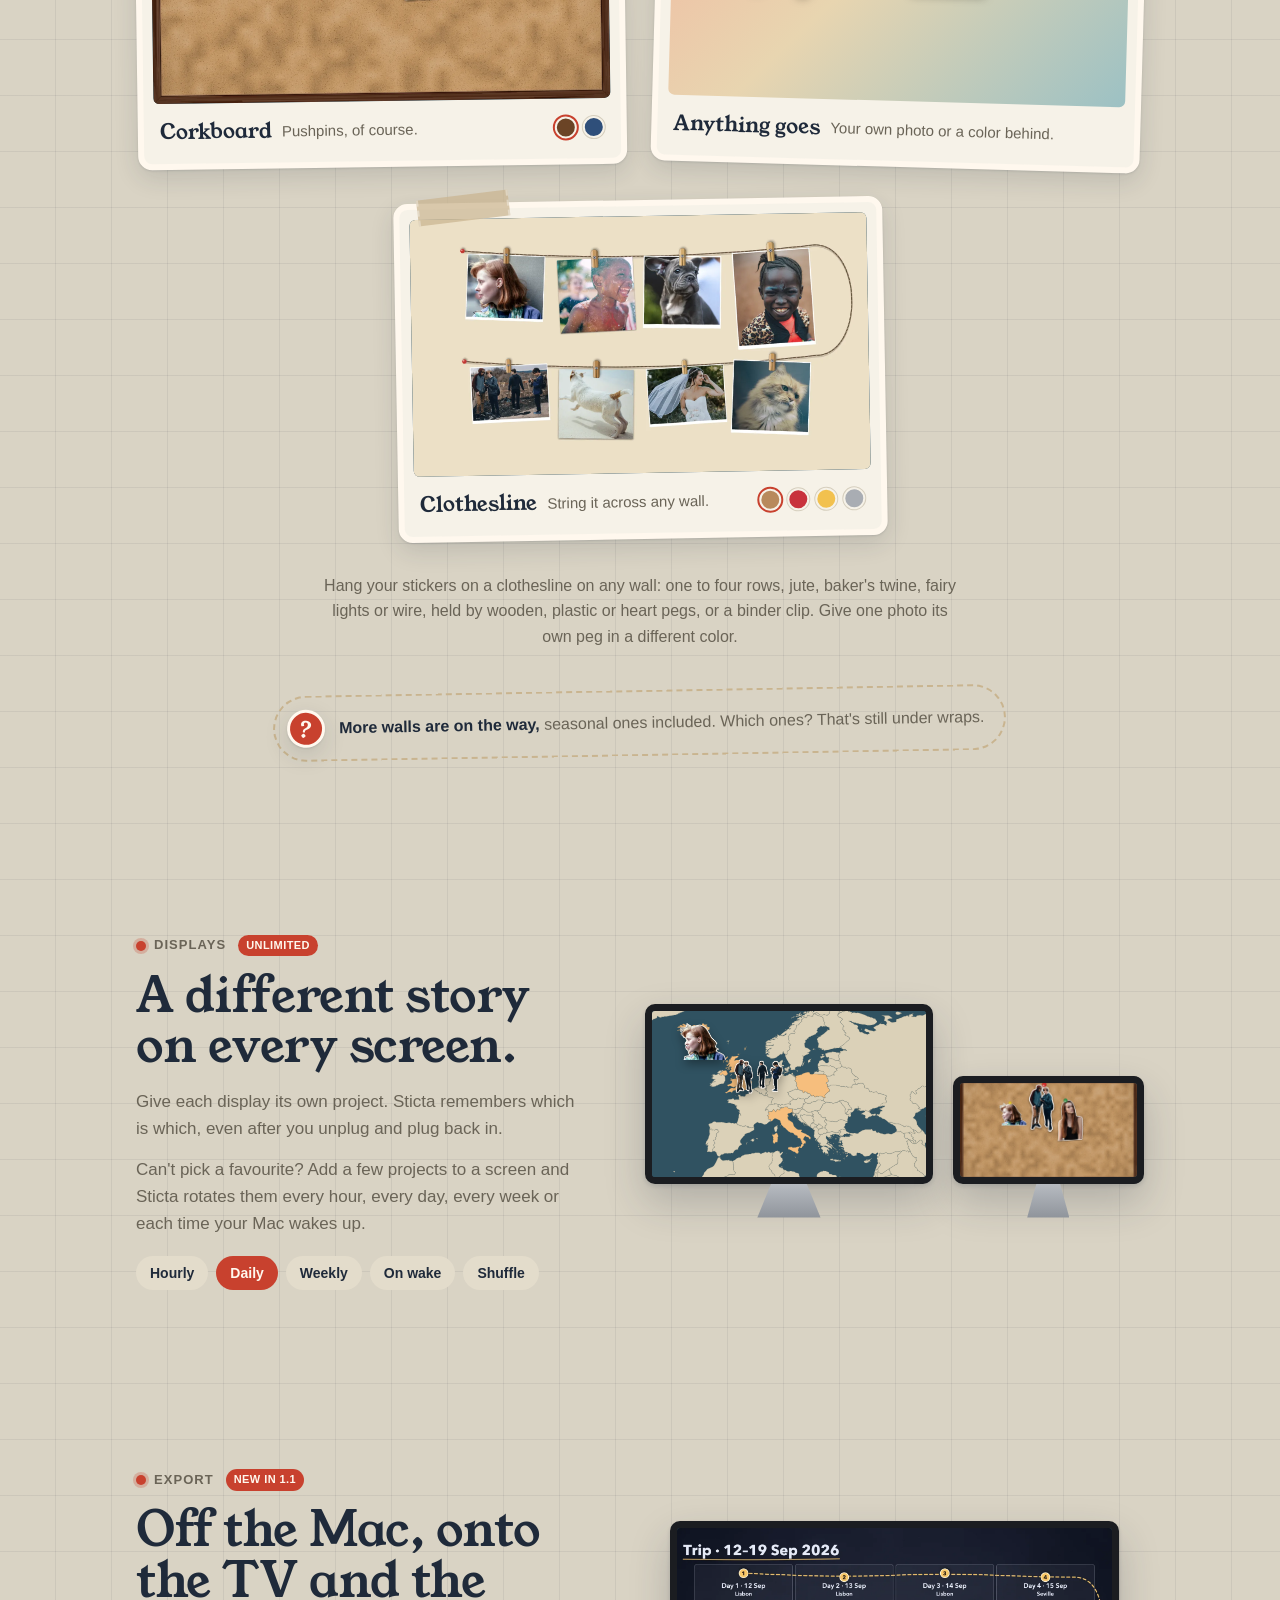
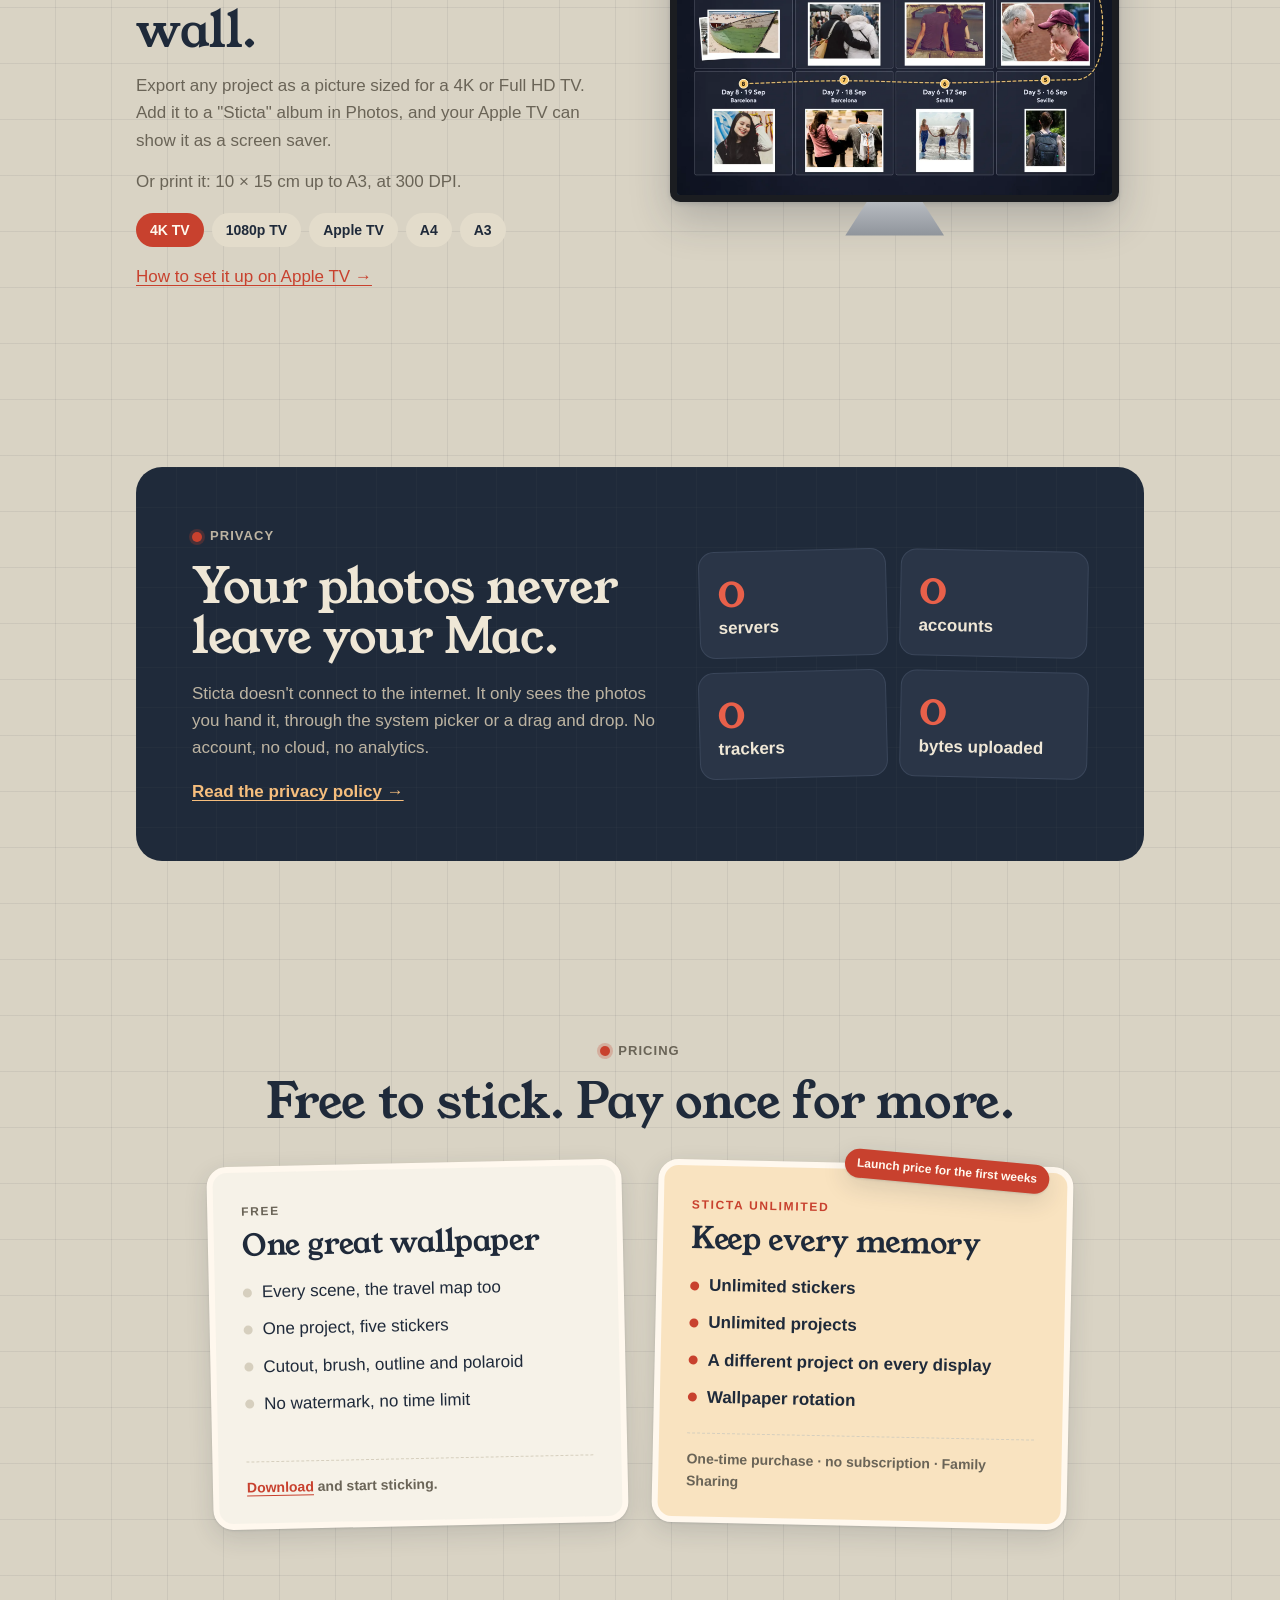
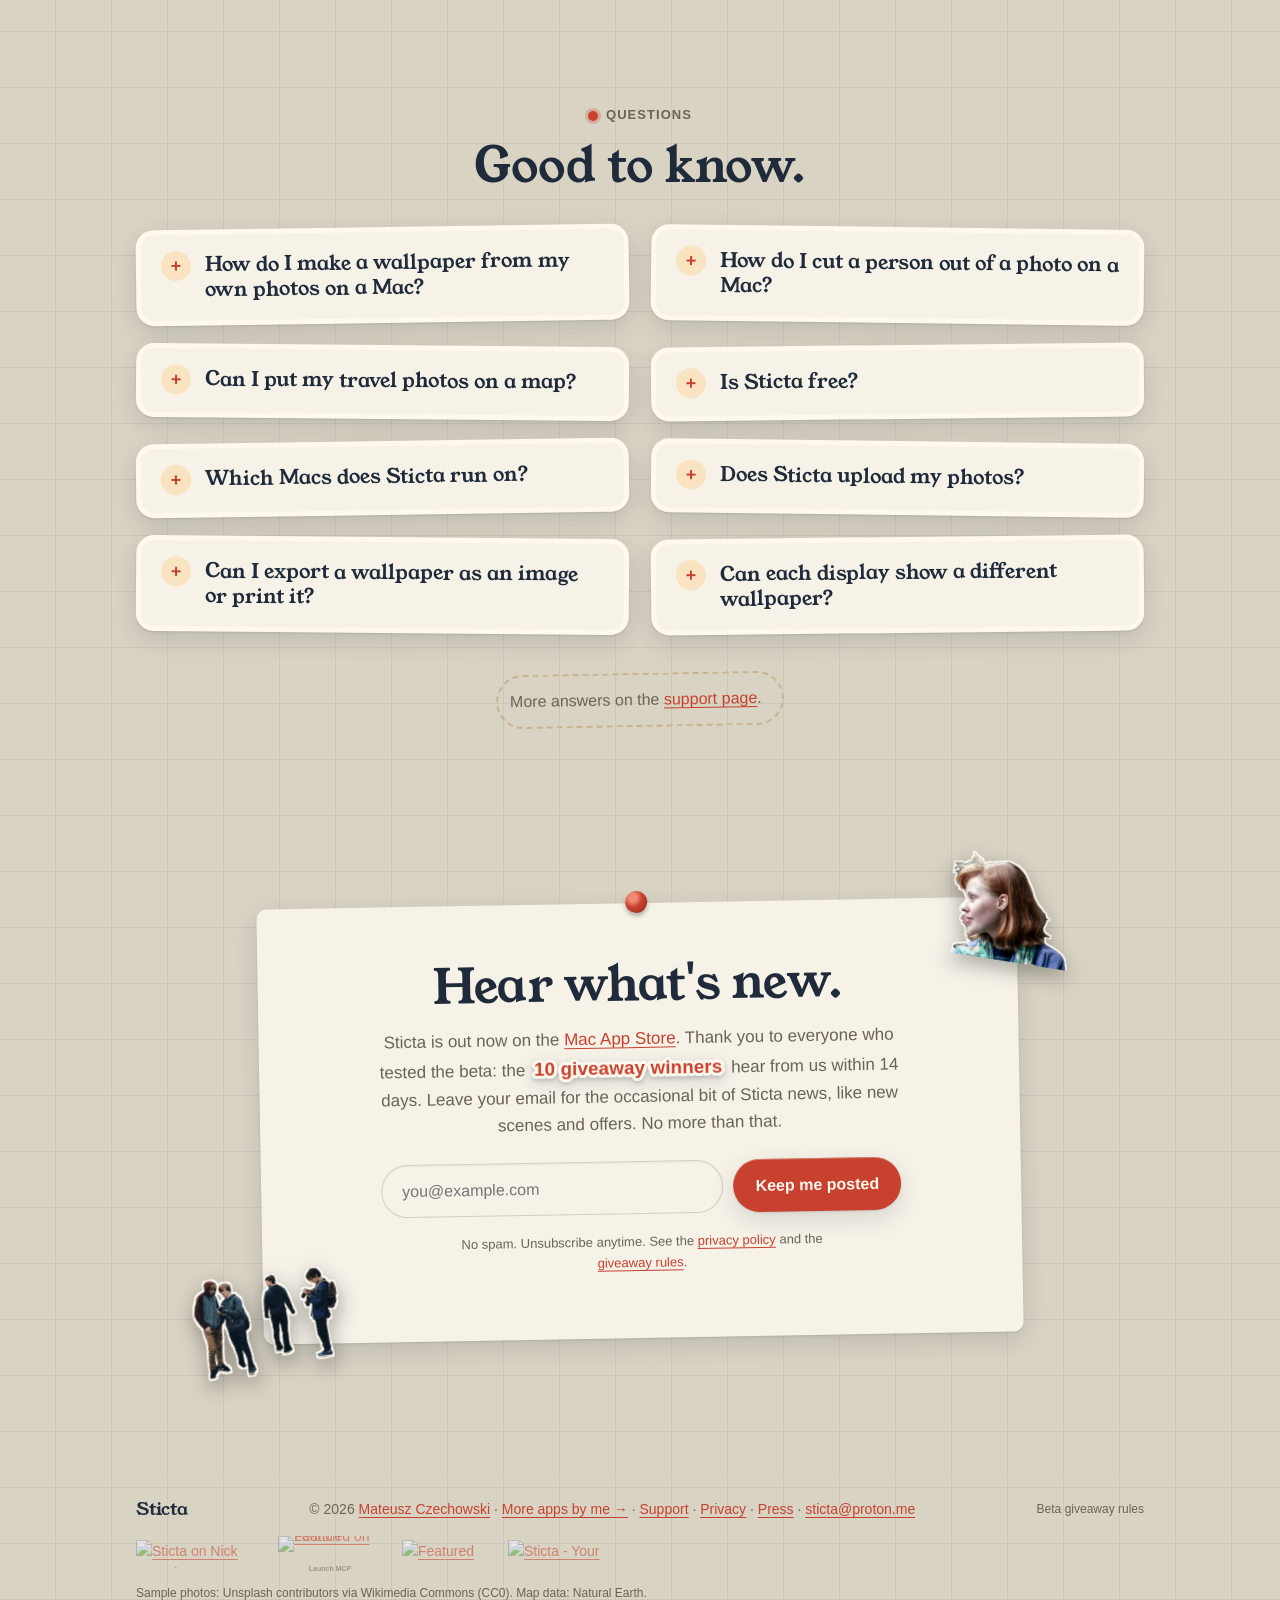
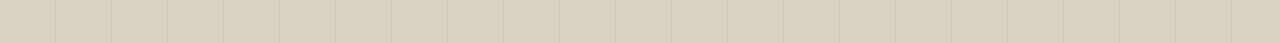
==== commit b93b8d1a: "Sticta 1.2.0 live: New from Photos and regions on support and home, privacy effective date Co-Author" ====
--- a/index.html
+++ b/index.html
@@ -22,7 +22,7 @@
   <link rel="icon" type="image/png" href="assets/favicon.png">
   <link rel="apple-touch-icon" href="assets/icon.png">
   <link rel="preload" href="assets/YoungSerif-Regular.ttf" as="font" type="font/ttf" crossorigin>
-  <link rel="stylesheet" href="style.css?v=32d25a58">
+  <link rel="stylesheet" href="style.css?v=7a184f58">
   <link rel="stylesheet" href="home.css?v=cd7c21d1">
   <script type="application/ld+json">[
   {
@@ -265,7 +265,7 @@
       <li class="sticker step" style="--r:-2deg">
         <span class="step-n">1</span>
         <h3>Drop your photos</h3>
-        <p>Drag them in from Photos or Finder. Holiday snaps with a location go straight to the right country.</p>
+        <p>Drag them in from Photos or Finder, or let Sticta pick a month, a year or an album for you. Holiday snaps with a location go straight to the right country.</p>
       </li>
       <li class="sticker step" style="--r:1.5deg">
         <span class="step-n">2</span>
